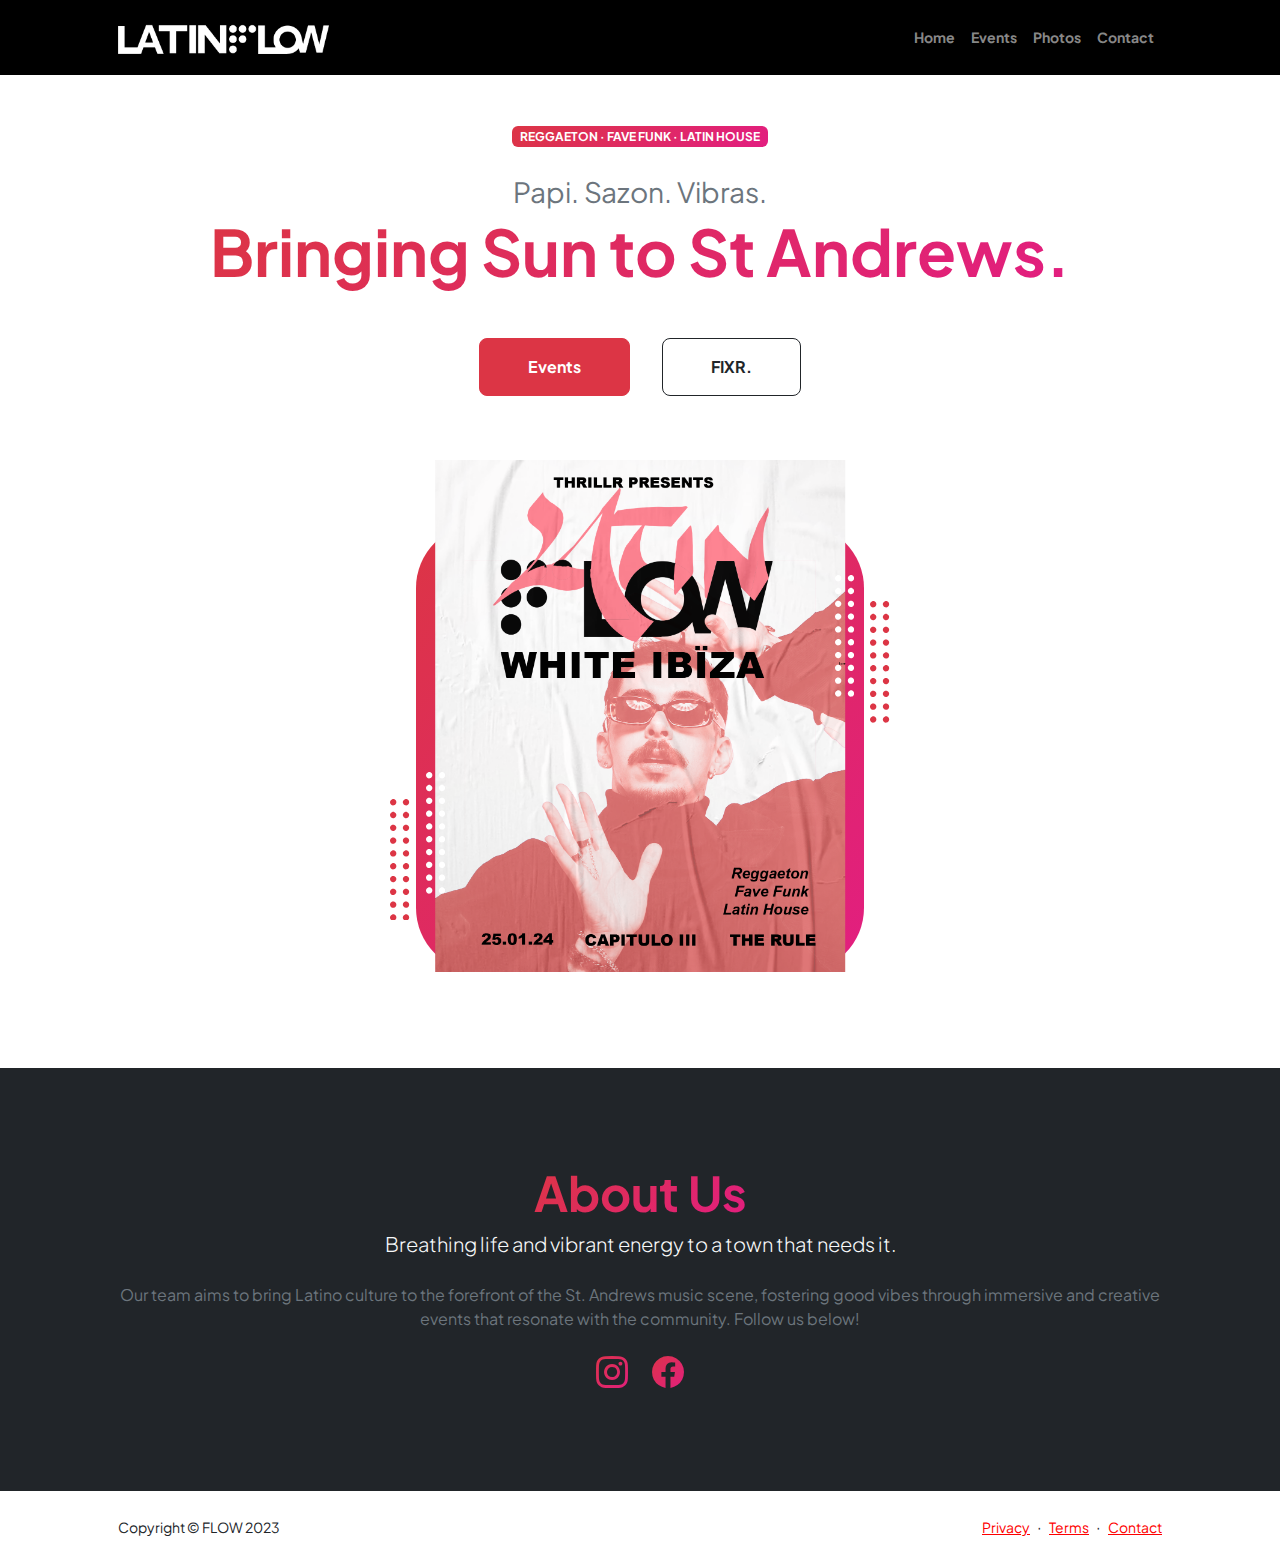
==== index.html @ 367b2344 "final first draft v5" ====
<!DOCTYPE html>
<html lang="en">
    <head>
        <meta charset="utf-8" />
        <meta name="viewport" content="width=device-width, initial-scale=1, shrink-to-fit=no" />
        <meta name="description" content="Discover LatinFlow St Andrews, where the pulsating heartbeat of Latin rhythms converges with the vibrant spirit of celebration. " />
        <meta name="author" content="LATINFLOW CO." />
        <title>LATINFLOW</title>
        <!-- Favicon-->
        <link rel="icon" type="image/x-icon" href="assets/favicon.ico" />
        <!-- Custom Google font-->
        <link rel="preconnect" href="https://fonts.googleapis.com" />
        <link rel="preconnect" href="https://fonts.gstatic.com" crossorigin />
        <link href="https://fonts.googleapis.com/css2?family=Plus+Jakarta+Sans:wght@100;200;300;400;500;600;700;800;900&amp;display=swap" rel="stylesheet" />
        <!-- Bootstrap icons-->
        <link href="https://cdn.jsdelivr.net/npm/bootstrap-icons@1.8.1/font/bootstrap-icons.css" rel="stylesheet" />
        <!-- Core theme CSS (includes Bootstrap)-->
        <link href="css/styles.css" rel="stylesheet" />
    </head>
    <body class="d-flex flex-column h-100">
        <main class="flex-shrink-0">
            <!-- Navigation-->
            <nav class="navbar navbar-expand-lg navbar-dark bg-black py-3">
                <div class="container px-5">
                    <a class="navbar-brand" href="index.html"><img src="assets/latinflow-full-alt.png" class="fw-bolder logo-primary"></a>
                    <button class="navbar-toggler" type="button" data-bs-toggle="collapse" data-bs-target="#navbarSupportedContent" aria-controls="navbarSupportedContent" aria-expanded="false" aria-label="Toggle navigation"><span class="navbar-toggler-icon"></span></button>
                    <div class="collapse navbar-collapse" id="navbarSupportedContent">
                        <ul class="navbar-nav ms-auto mb-2 mb-lg-0 small fw-bolder">
                            <li class="nav-item"><a class="nav-link" href="index.html">Home</a></li>
                            <li class="nav-item"><a class="nav-link" href="events.html">Events</a></li>
                            <li class="nav-item"><a class="nav-link" href="photos.html">Photos</a></li>
                            <li class="nav-item"><a class="nav-link" href="https://forms.gle/WJTfnMMNzcrW8M2V6">Contact</a></li>
                        </ul>
                    </div>
                </div>
            </nav>
            <!-- Header-->
            <header class="py-5">
                <div class="container px-5 pb-5">
                    <div class="row gx-5 align-items-center">
                        <div class="col-xxl-5">
                            <!-- Header text content-->
                            <div class="text-center text-xxl-start">
                                <div class="badge bg-gradient-primary-to-secondary text-white mb-4"><div class="text-uppercase">Reggaeton &middot; Fave Funk &middot; Latin House</div></div>
                                <div class="fs-3 fw-dark text-muted">Papi. Sazon. Vibras.</div>
                                <h1 class="display-3 fw-bolder mb-5"><span class="text-gradient d-inline">Bringing Sun to St Andrews.</span></h1>
                                <div class="d-grid gap-3 d-sm-flex justify-content-sm-center justify-content-xxl-start mb-3">
                                    <a class="btn btn-primary btn-lg px-5 py-3 me-sm-3 fs-6 fw-bolder" href="events.html">Events</a>
                                    <a class="btn btn-outline-dark btn-lg px-5 py-3 fs-6 fw-bolder"  href="https://fixr.co/event/carnival-of-sinners-tickets-13801728">FIXR.</a>
                                    <!-- link to href="https://fixr.co/event/latinflow-white-ibiza-refreshers-tickets-543852860" -->
                                </div>
                            </div>
                        </div>
                        <div class="col-xxl-7">
                            <!-- Header profile picture-->
                            <div class="d-flex justify-content-center mt-5 mt-xxl-0">
                                <div class="profile bg-gradient-primary-to-secondary">
                                    <!-- TIP: For best results, use a photo with a transparent background like the demo example below-->
                                    <!-- Watch a tutorial on how to do this on YouTube (link)-->
                                    <img class="profile-img" src="assets/latinflow-iii.png" alt="..." />
                                    <div class="dots-1">
                                        <!-- SVG Dots-->
                                        <svg version="1.1" xmlns="http://www.w3.org/2000/svg" xmlns:xlink="http://www.w3.org/1999/xlink" x="0px" y="0px" viewBox="0 0 191.6 1215.4" style="enable-background: new 0 0 191.6 1215.4" xml:space="preserve">
                                            <g transform="translate(0.000000,1280.000000) scale(0.100000,-0.100000)">
                                                <path d="M227.7,12788.6c-105-35-200-141-222-248c-43-206,163-412,369-369c155,32,275,190,260,339c-11,105-90,213-190,262        C383.7,12801.6,289.7,12808.6,227.7,12788.6z"></path>
                                                <path d="M1507.7,12788.6c-151-50-253-216-222-362c25-119,136-230,254-255c194-41,395,142,375,339c-11,105-90,213-190,262        C1663.7,12801.6,1569.7,12808.6,1507.7,12788.6z"></path>
                                                <path d="M227.7,11508.6c-105-35-200-141-222-248c-43-206,163-412,369-369c155,32,275,190,260,339c-11,105-90,213-190,262        C383.7,11521.6,289.7,11528.6,227.7,11508.6z"></path>
                                                <path d="M1507.7,11508.6c-151-50-253-216-222-362c25-119,136-230,254-255c194-41,395,142,375,339c-11,105-90,213-190,262        C1663.7,11521.6,1569.7,11528.6,1507.7,11508.6z"></path>
                                                <path d="M227.7,10228.6c-105-35-200-141-222-248c-43-206,163-412,369-369c155,32,275,190,260,339c-11,105-90,213-190,262        C383.7,10241.6,289.7,10248.6,227.7,10228.6z"></path>
                                                <path d="M1507.7,10228.6c-105-35-200-141-222-248c-43-206,163-412,369-369c155,32,275,190,260,339c-11,105-90,213-190,262        C1663.7,10241.6,1569.7,10248.6,1507.7,10228.6z"></path>
                                                <path d="M227.7,8948.6c-105-35-200-141-222-248c-43-206,163-412,369-369c155,32,275,190,260,339c-11,105-90,213-190,262        C383.7,8961.6,289.7,8968.6,227.7,8948.6z"></path>
                                                <path d="M1507.7,8948.6c-105-35-200-141-222-248c-43-206,163-412,369-369c155,32,275,190,260,339c-11,105-90,213-190,262        C1663.7,8961.6,1569.7,8968.6,1507.7,8948.6z"></path>
                                                <path d="M227.7,7668.6c-105-35-200-141-222-248c-43-206,163-412,369-369c155,32,275,190,260,339c-11,105-90,213-190,262        C383.7,7681.6,289.7,7688.6,227.7,7668.6z"></path>
                                                <path d="M1507.7,7668.6c-105-35-200-141-222-248c-43-206,163-412,369-369c155,32,275,190,260,339c-11,105-90,213-190,262        C1663.7,7681.6,1569.7,7688.6,1507.7,7668.6z"></path>
                                                <path d="M227.7,6388.6c-105-35-200-141-222-248c-43-206,163-412,369-369c155,32,275,190,260,339c-11,105-90,213-190,262        C383.7,6401.6,289.7,6408.6,227.7,6388.6z"></path>
                                                <path d="M1507.7,6388.6c-105-35-200-141-222-248c-43-206,163-412,369-369c155,32,275,190,260,339c-11,105-90,213-190,262        C1663.7,6401.6,1569.7,6408.6,1507.7,6388.6z"></path>
                                                <path d="M227.7,5108.6c-105-35-200-141-222-248c-43-206,163-412,369-369c155,32,275,190,260,339c-11,105-90,213-190,262        C383.7,5121.6,289.7,5128.6,227.7,5108.6z"></path>
                                                <path d="M1507.7,5108.6c-105-35-200-141-222-248c-43-206,163-412,369-369c155,32,275,190,260,339c-11,105-90,213-190,262        C1663.7,5121.6,1569.7,5128.6,1507.7,5108.6z"></path>
                                                <path d="M227.7,3828.6c-105-35-200-141-222-248c-43-206,163-412,369-369c155,32,275,190,260,339c-11,105-90,213-190,262        C383.7,3841.6,289.7,3848.6,227.7,3828.6z"></path>
                                                <path d="M1507.7,3828.6c-105-35-200-141-222-248c-43-206,163-412,369-369c155,32,275,190,260,339c-11,105-90,213-190,262        C1663.7,3841.6,1569.7,3848.6,1507.7,3828.6z"></path>
                                                <path d="M227.7,2548.6c-105-35-200-141-222-248c-43-206,163-412,369-369c155,32,275,190,260,339c-11,105-90,213-190,262        C383.7,2561.6,289.7,2568.6,227.7,2548.6z"></path>
                                                <path d="M1507.7,2548.6c-105-35-200-141-222-248c-43-206,163-412,369-369c155,32,275,190,260,339c-11,105-90,213-190,262        C1663.7,2561.6,1569.7,2568.6,1507.7,2548.6z"></path>
                                                <path d="M227.7,1268.6c-105-35-200-141-222-248c-43-206,163-412,369-369c155,32,275,190,260,339c-11,105-90,213-190,262        C383.7,1281.6,289.7,1288.6,227.7,1268.6z"></path>
                                                <path d="M1507.7,1268.6c-105-35-200-141-222-248c-43-206,163-412,369-369c155,32,275,190,260,339c-11,105-90,213-190,262        C1663.7,1281.6,1569.7,1288.6,1507.7,1268.6z"></path>
                                            </g>
                                        </svg>
                                        <!-- END of SVG dots-->
                                    </div>
                                    <div class="dots-2">
                                        <!-- SVG Dots-->
                                        <svg version="1.1" xmlns="http://www.w3.org/2000/svg" xmlns:xlink="http://www.w3.org/1999/xlink" x="0px" y="0px" viewBox="0 0 191.6 1215.4" style="enable-background: new 0 0 191.6 1215.4" xml:space="preserve">
                                            <g transform="translate(0.000000,1280.000000) scale(0.100000,-0.100000)">
                                                <path d="M227.7,12788.6c-105-35-200-141-222-248c-43-206,163-412,369-369c155,32,275,190,260,339c-11,105-90,213-190,262        C383.7,12801.6,289.7,12808.6,227.7,12788.6z"></path>
                                                <path d="M1507.7,12788.6c-151-50-253-216-222-362c25-119,136-230,254-255c194-41,395,142,375,339c-11,105-90,213-190,262        C1663.7,12801.6,1569.7,12808.6,1507.7,12788.6z"></path>
                                                <path d="M227.7,11508.6c-105-35-200-141-222-248c-43-206,163-412,369-369c155,32,275,190,260,339c-11,105-90,213-190,262        C383.7,11521.6,289.7,11528.6,227.7,11508.6z"></path>
                                                <path d="M1507.7,11508.6c-151-50-253-216-222-362c25-119,136-230,254-255c194-41,395,142,375,339c-11,105-90,213-190,262        C1663.7,11521.6,1569.7,11528.6,1507.7,11508.6z"></path>
                                                <path d="M227.7,10228.6c-105-35-200-141-222-248c-43-206,163-412,369-369c155,32,275,190,260,339c-11,105-90,213-190,262        C383.7,10241.6,289.7,10248.6,227.7,10228.6z"></path>
                                                <path d="M1507.7,10228.6c-105-35-200-141-222-248c-43-206,163-412,369-369c155,32,275,190,260,339c-11,105-90,213-190,262        C1663.7,10241.6,1569.7,10248.6,1507.7,10228.6z"></path>
                                                <path d="M227.7,8948.6c-105-35-200-141-222-248c-43-206,163-412,369-369c155,32,275,190,260,339c-11,105-90,213-190,262        C383.7,8961.6,289.7,8968.6,227.7,8948.6z"></path>
                                                <path d="M1507.7,8948.6c-105-35-200-141-222-248c-43-206,163-412,369-369c155,32,275,190,260,339c-11,105-90,213-190,262        C1663.7,8961.6,1569.7,8968.6,1507.7,8948.6z"></path>
                                                <path d="M227.7,7668.6c-105-35-200-141-222-248c-43-206,163-412,369-369c155,32,275,190,260,339c-11,105-90,213-190,262        C383.7,7681.6,289.7,7688.6,227.7,7668.6z"></path>
                                                <path d="M1507.7,7668.6c-105-35-200-141-222-248c-43-206,163-412,369-369c155,32,275,190,260,339c-11,105-90,213-190,262        C1663.7,7681.6,1569.7,7688.6,1507.7,7668.6z"></path>
                                                <path d="M227.7,6388.6c-105-35-200-141-222-248c-43-206,163-412,369-369c155,32,275,190,260,339c-11,105-90,213-190,262        C383.7,6401.6,289.7,6408.6,227.7,6388.6z"></path>
                                                <path d="M1507.7,6388.6c-105-35-200-141-222-248c-43-206,163-412,369-369c155,32,275,190,260,339c-11,105-90,213-190,262        C1663.7,6401.6,1569.7,6408.6,1507.7,6388.6z"></path>
                                                <path d="M227.7,5108.6c-105-35-200-141-222-248c-43-206,163-412,369-369c155,32,275,190,260,339c-11,105-90,213-190,262        C383.7,5121.6,289.7,5128.6,227.7,5108.6z"></path>
                                                <path d="M1507.7,5108.6c-105-35-200-141-222-248c-43-206,163-412,369-369c155,32,275,190,260,339c-11,105-90,213-190,262        C1663.7,5121.6,1569.7,5128.6,1507.7,5108.6z"></path>
                                                <path d="M227.7,3828.6c-105-35-200-141-222-248c-43-206,163-412,369-369c155,32,275,190,260,339c-11,105-90,213-190,262        C383.7,3841.6,289.7,3848.6,227.7,3828.6z"></path>
                                                <path d="M1507.7,3828.6c-105-35-200-141-222-248c-43-206,163-412,369-369c155,32,275,190,260,339c-11,105-90,213-190,262        C1663.7,3841.6,1569.7,3848.6,1507.7,3828.6z"></path>
                                                <path d="M227.7,2548.6c-105-35-200-141-222-248c-43-206,163-412,369-369c155,32,275,190,260,339c-11,105-90,213-190,262        C383.7,2561.6,289.7,2568.6,227.7,2548.6z"></path>
                                                <path d="M1507.7,2548.6c-105-35-200-141-222-248c-43-206,163-412,369-369c155,32,275,190,260,339c-11,105-90,213-190,262        C1663.7,2561.6,1569.7,2568.6,1507.7,2548.6z"></path>
                                                <path d="M227.7,1268.6c-105-35-200-141-222-248c-43-206,163-412,369-369c155,32,275,190,260,339c-11,105-90,213-190,262        C383.7,1281.6,289.7,1288.6,227.7,1268.6z"></path>
                                                <path d="M1507.7,1268.6c-105-35-200-141-222-248c-43-206,163-412,369-369c155,32,275,190,260,339c-11,105-90,213-190,262        C1663.7,1281.6,1569.7,1288.6,1507.7,1268.6z"></path>
                                            </g>
                                        </svg>
                                        <!-- END of SVG dots-->
                                    </div>
                                    <div class="dots-3">
                                        <!-- SVG Dots-->
                                        <svg version="1.1" xmlns="http://www.w3.org/2000/svg" xmlns:xlink="http://www.w3.org/1999/xlink" x="0px" y="0px" viewBox="0 0 191.6 1215.4" style="enable-background: new 0 0 191.6 1215.4" xml:space="preserve">
                                            <g transform="translate(0.000000,1280.000000) scale(0.100000,-0.100000)">
                                                <path d="M227.7,12788.6c-105-35-200-141-222-248c-43-206,163-412,369-369c155,32,275,190,260,339c-11,105-90,213-190,262        C383.7,12801.6,289.7,12808.6,227.7,12788.6z"></path>
                                                <path d="M1507.7,12788.6c-151-50-253-216-222-362c25-119,136-230,254-255c194-41,395,142,375,339c-11,105-90,213-190,262        C1663.7,12801.6,1569.7,12808.6,1507.7,12788.6z"></path>
                                                <path d="M227.7,11508.6c-105-35-200-141-222-248c-43-206,163-412,369-369c155,32,275,190,260,339c-11,105-90,213-190,262        C383.7,11521.6,289.7,11528.6,227.7,11508.6z"></path>
                                                <path d="M1507.7,11508.6c-151-50-253-216-222-362c25-119,136-230,254-255c194-41,395,142,375,339c-11,105-90,213-190,262        C1663.7,11521.6,1569.7,11528.6,1507.7,11508.6z"></path>
                                                <path d="M227.7,10228.6c-105-35-200-141-222-248c-43-206,163-412,369-369c155,32,275,190,260,339c-11,105-90,213-190,262        C383.7,10241.6,289.7,10248.6,227.7,10228.6z"></path>
                                                <path d="M1507.7,10228.6c-105-35-200-141-222-248c-43-206,163-412,369-369c155,32,275,190,260,339c-11,105-90,213-190,262        C1663.7,10241.6,1569.7,10248.6,1507.7,10228.6z"></path>
                                                <path d="M227.7,8948.6c-105-35-200-141-222-248c-43-206,163-412,369-369c155,32,275,190,260,339c-11,105-90,213-190,262        C383.7,8961.6,289.7,8968.6,227.7,8948.6z"></path>
                                                <path d="M1507.7,8948.6c-105-35-200-141-222-248c-43-206,163-412,369-369c155,32,275,190,260,339c-11,105-90,213-190,262        C1663.7,8961.6,1569.7,8968.6,1507.7,8948.6z"></path>
                                                <path d="M227.7,7668.6c-105-35-200-141-222-248c-43-206,163-412,369-369c155,32,275,190,260,339c-11,105-90,213-190,262        C383.7,7681.6,289.7,7688.6,227.7,7668.6z"></path>
                                                <path d="M1507.7,7668.6c-105-35-200-141-222-248c-43-206,163-412,369-369c155,32,275,190,260,339c-11,105-90,213-190,262        C1663.7,7681.6,1569.7,7688.6,1507.7,7668.6z"></path>
                                                <path d="M227.7,6388.6c-105-35-200-141-222-248c-43-206,163-412,369-369c155,32,275,190,260,339c-11,105-90,213-190,262        C383.7,6401.6,289.7,6408.6,227.7,6388.6z"></path>
                                                <path d="M1507.7,6388.6c-105-35-200-141-222-248c-43-206,163-412,369-369c155,32,275,190,260,339c-11,105-90,213-190,262        C1663.7,6401.6,1569.7,6408.6,1507.7,6388.6z"></path>
                                                <path d="M227.7,5108.6c-105-35-200-141-222-248c-43-206,163-412,369-369c155,32,275,190,260,339c-11,105-90,213-190,262        C383.7,5121.6,289.7,5128.6,227.7,5108.6z"></path>
                                                <path d="M1507.7,5108.6c-105-35-200-141-222-248c-43-206,163-412,369-369c155,32,275,190,260,339c-11,105-90,213-190,262        C1663.7,5121.6,1569.7,5128.6,1507.7,5108.6z"></path>
                                                <path d="M227.7,3828.6c-105-35-200-141-222-248c-43-206,163-412,369-369c155,32,275,190,260,339c-11,105-90,213-190,262        C383.7,3841.6,289.7,3848.6,227.7,3828.6z"></path>
                                                <path d="M1507.7,3828.6c-105-35-200-141-222-248c-43-206,163-412,369-369c155,32,275,190,260,339c-11,105-90,213-190,262        C1663.7,3841.6,1569.7,3848.6,1507.7,3828.6z"></path>
                                                <path d="M227.7,2548.6c-105-35-200-141-222-248c-43-206,163-412,369-369c155,32,275,190,260,339c-11,105-90,213-190,262        C383.7,2561.6,289.7,2568.6,227.7,2548.6z"></path>
                                                <path d="M1507.7,2548.6c-105-35-200-141-222-248c-43-206,163-412,369-369c155,32,275,190,260,339c-11,105-90,213-190,262        C1663.7,2561.6,1569.7,2568.6,1507.7,2548.6z"></path>
                                                <path d="M227.7,1268.6c-105-35-200-141-222-248c-43-206,163-412,369-369c155,32,275,190,260,339c-11,105-90,213-190,262        C383.7,1281.6,289.7,1288.6,227.7,1268.6z"></path>
                                                <path d="M1507.7,1268.6c-105-35-200-141-222-248c-43-206,163-412,369-369c155,32,275,190,260,339c-11,105-90,213-190,262        C1663.7,1281.6,1569.7,1288.6,1507.7,1268.6z"></path>
                                            </g>
                                        </svg>
                                        <!-- END of SVG dots-->
                                    </div>
                                    <div class="dots-4">
                                        <!-- SVG Dots-->
                                        <svg version="1.1" xmlns="http://www.w3.org/2000/svg" xmlns:xlink="http://www.w3.org/1999/xlink" x="0px" y="0px" viewBox="0 0 191.6 1215.4" style="enable-background: new 0 0 191.6 1215.4" xml:space="preserve">
                                            <g transform="translate(0.000000,1280.000000) scale(0.100000,-0.100000)">
                                                <path d="M227.7,12788.6c-105-35-200-141-222-248c-43-206,163-412,369-369c155,32,275,190,260,339c-11,105-90,213-190,262        C383.7,12801.6,289.7,12808.6,227.7,12788.6z"></path>
                                                <path d="M1507.7,12788.6c-151-50-253-216-222-362c25-119,136-230,254-255c194-41,395,142,375,339c-11,105-90,213-190,262        C1663.7,12801.6,1569.7,12808.6,1507.7,12788.6z"></path>
                                                <path d="M227.7,11508.6c-105-35-200-141-222-248c-43-206,163-412,369-369c155,32,275,190,260,339c-11,105-90,213-190,262        C383.7,11521.6,289.7,11528.6,227.7,11508.6z"></path>
                                                <path d="M1507.7,11508.6c-151-50-253-216-222-362c25-119,136-230,254-255c194-41,395,142,375,339c-11,105-90,213-190,262        C1663.7,11521.6,1569.7,11528.6,1507.7,11508.6z"></path>
                                                <path d="M227.7,10228.6c-105-35-200-141-222-248c-43-206,163-412,369-369c155,32,275,190,260,339c-11,105-90,213-190,262        C383.7,10241.6,289.7,10248.6,227.7,10228.6z"></path>
                                                <path d="M1507.7,10228.6c-105-35-200-141-222-248c-43-206,163-412,369-369c155,32,275,190,260,339c-11,105-90,213-190,262        C1663.7,10241.6,1569.7,10248.6,1507.7,10228.6z"></path>
                                                <path d="M227.7,8948.6c-105-35-200-141-222-248c-43-206,163-412,369-369c155,32,275,190,260,339c-11,105-90,213-190,262        C383.7,8961.6,289.7,8968.6,227.7,8948.6z"></path>
                                                <path d="M1507.7,8948.6c-105-35-200-141-222-248c-43-206,163-412,369-369c155,32,275,190,260,339c-11,105-90,213-190,262        C1663.7,8961.6,1569.7,8968.6,1507.7,8948.6z"></path>
                                                <path d="M227.7,7668.6c-105-35-200-141-222-248c-43-206,163-412,369-369c155,32,275,190,260,339c-11,105-90,213-190,262        C383.7,7681.6,289.7,7688.6,227.7,7668.6z"></path>
                                                <path d="M1507.7,7668.6c-105-35-200-141-222-248c-43-206,163-412,369-369c155,32,275,190,260,339c-11,105-90,213-190,262        C1663.7,7681.6,1569.7,7688.6,1507.7,7668.6z"></path>
                                                <path d="M227.7,6388.6c-105-35-200-141-222-248c-43-206,163-412,369-369c155,32,275,190,260,339c-11,105-90,213-190,262        C383.7,6401.6,289.7,6408.6,227.7,6388.6z"></path>
                                                <path d="M1507.7,6388.6c-105-35-200-141-222-248c-43-206,163-412,369-369c155,32,275,190,260,339c-11,105-90,213-190,262        C1663.7,6401.6,1569.7,6408.6,1507.7,6388.6z"></path>
                                                <path d="M227.7,5108.6c-105-35-200-141-222-248c-43-206,163-412,369-369c155,32,275,190,260,339c-11,105-90,213-190,262        C383.7,5121.6,289.7,5128.6,227.7,5108.6z"></path>
                                                <path d="M1507.7,5108.6c-105-35-200-141-222-248c-43-206,163-412,369-369c155,32,275,190,260,339c-11,105-90,213-190,262        C1663.7,5121.6,1569.7,5128.6,1507.7,5108.6z"></path>
                                                <path d="M227.7,3828.6c-105-35-200-141-222-248c-43-206,163-412,369-369c155,32,275,190,260,339c-11,105-90,213-190,262        C383.7,3841.6,289.7,3848.6,227.7,3828.6z"></path>
                                                <path d="M1507.7,3828.6c-105-35-200-141-222-248c-43-206,163-412,369-369c155,32,275,190,260,339c-11,105-90,213-190,262        C1663.7,3841.6,1569.7,3848.6,1507.7,3828.6z"></path>
                                                <path d="M227.7,2548.6c-105-35-200-141-222-248c-43-206,163-412,369-369c155,32,275,190,260,339c-11,105-90,213-190,262        C383.7,2561.6,289.7,2568.6,227.7,2548.6z"></path>
                                                <path d="M1507.7,2548.6c-105-35-200-141-222-248c-43-206,163-412,369-369c155,32,275,190,260,339c-11,105-90,213-190,262        C1663.7,2561.6,1569.7,2568.6,1507.7,2548.6z"></path>
                                                <path d="M227.7,1268.6c-105-35-200-141-222-248c-43-206,163-412,369-369c155,32,275,190,260,339c-11,105-90,213-190,262        C383.7,1281.6,289.7,1288.6,227.7,1268.6z"></path>
                                                <path d="M1507.7,1268.6c-105-35-200-141-222-248c-43-206,163-412,369-369c155,32,275,190,260,339c-11,105-90,213-190,262        C1663.7,1281.6,1569.7,1288.6,1507.7,1268.6z"></path>
                                            </g>
                                        </svg>
                                        <!-- END of SVG dots-->
                                    </div>
                                </div>
                            </div>
                        </div>
                    </div>
                </div>
            </header>
            <!-- About Section-->
            <section class="bg-dark py-5">
                <div class="container px-5">
                    <div class="row gx-5 justify-content-center">
                        <div class="col-xxl-8">
                            <div class="text-center my-5">
                                <h2 class="display-5 fw-bolder"><span class="text-gradient d-inline">About Us</span></h2>
                                <p class="lead fw-dark mb-4 text-light">Breathing life and vibrant energy to a town that needs it.</p>
                                <p class="text-muted">Our team aims to bring Latino culture to the forefront of the St. Andrews music scene, fostering good vibes through immersive and creative events that resonate with the community. Follow us below!</p>
                                <div class="d-flex justify-content-center fs-2 gap-4">
                                    <a class="text-gradient" href="https://www.instagram.com/latinflowtl/"><i class="bi bi-instagram"></i></a>
                                    <a class="text-gradient" href="https://www.facebook.com/latinflowtl/"><i class="bi bi-facebook"></i></a>
                                    <!-- <a class="text-gradient" href="#!"><i class="bi bi-mail"></i></a> -->
                                </div>
                            </div>
                        </div>
                    </div>
                </div>
            </section>
        </main>
        <!-- Footer-->
        <footer class="bg-white py-4 mt-auto">
            <div class="container px-5">
                <div class="row align-items-center justify-content-between flex-column flex-sm-row">
                    <div class="col-auto"><div class="small m-0">Copyright &copy; FLOW 2023</div></div>
                    <div class="col-auto">
                        <a class="small" href="#!">Privacy</a>
                        <span class="mx-1">&middot;</span>
                        <a class="small" href="#!">Terms</a>
                        <span class="mx-1">&middot;</span>
                        <a class="small" href="https://forms.gle/WJTfnMMNzcrW8M2V6">Contact</a>
                    </div>
                </div>
            </div>
        </footer>
        <!-- Bootstrap core JS-->
        <script src="https://cdn.jsdelivr.net/npm/bootstrap@5.2.3/dist/js/bootstrap.bundle.min.js"></script>
        <!-- Core theme JS-->
        <script src="js/scripts.js"></script>
    </body>
</html>
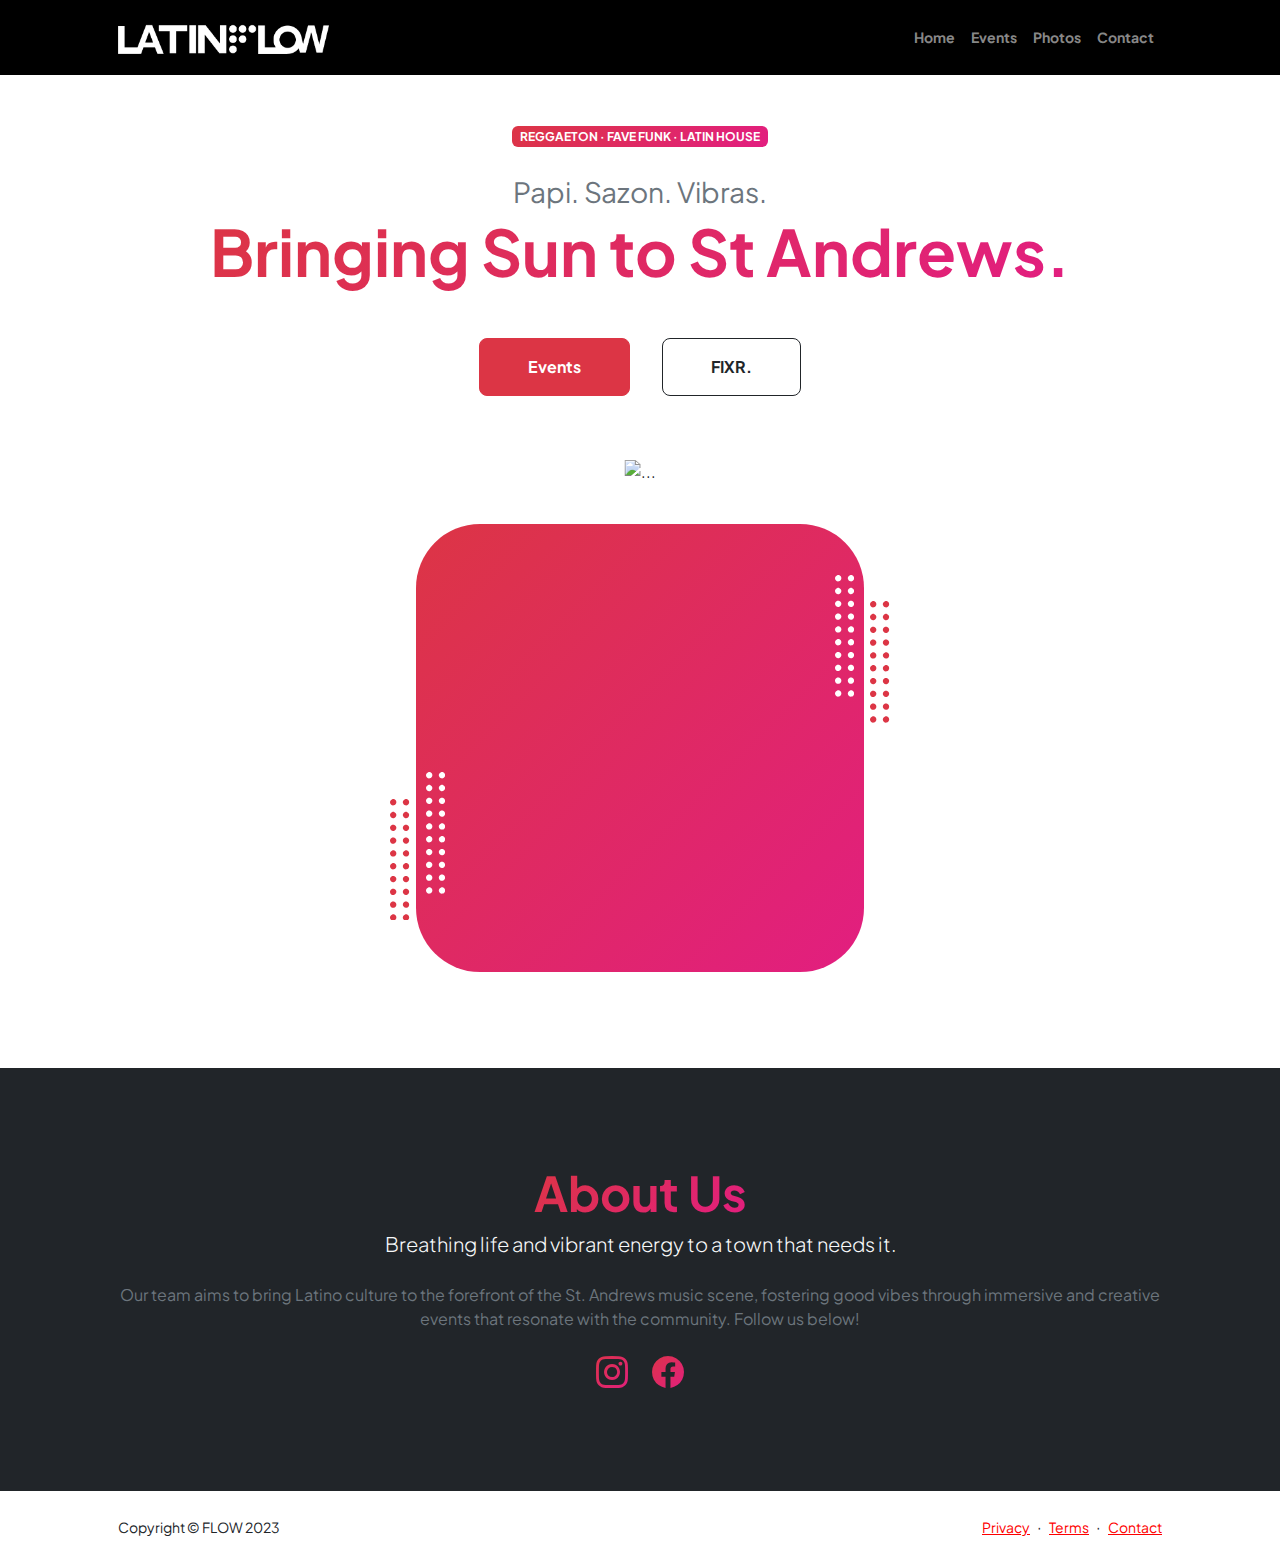
==== commit ab241de5: "final first draft v5" ====
--- a/index.html
+++ b/index.html
@@ -57,7 +57,7 @@
                                 <div class="profile bg-gradient-primary-to-secondary">
                                     <!-- TIP: For best results, use a photo with a transparent background like the demo example below-->
                                     <!-- Watch a tutorial on how to do this on YouTube (link)-->
-                                    <img class="profile-img" src="assets/latinflow-iii.png" alt="..." />
+                                    <img class="profile-img" src="assets/latinflow-freq.png" alt="..." />
                                     <div class="dots-1">
                                         <!-- SVG Dots-->
                                         <svg version="1.1" xmlns="http://www.w3.org/2000/svg" xmlns:xlink="http://www.w3.org/1999/xlink" x="0px" y="0px" viewBox="0 0 191.6 1215.4" style="enable-background: new 0 0 191.6 1215.4" xml:space="preserve">
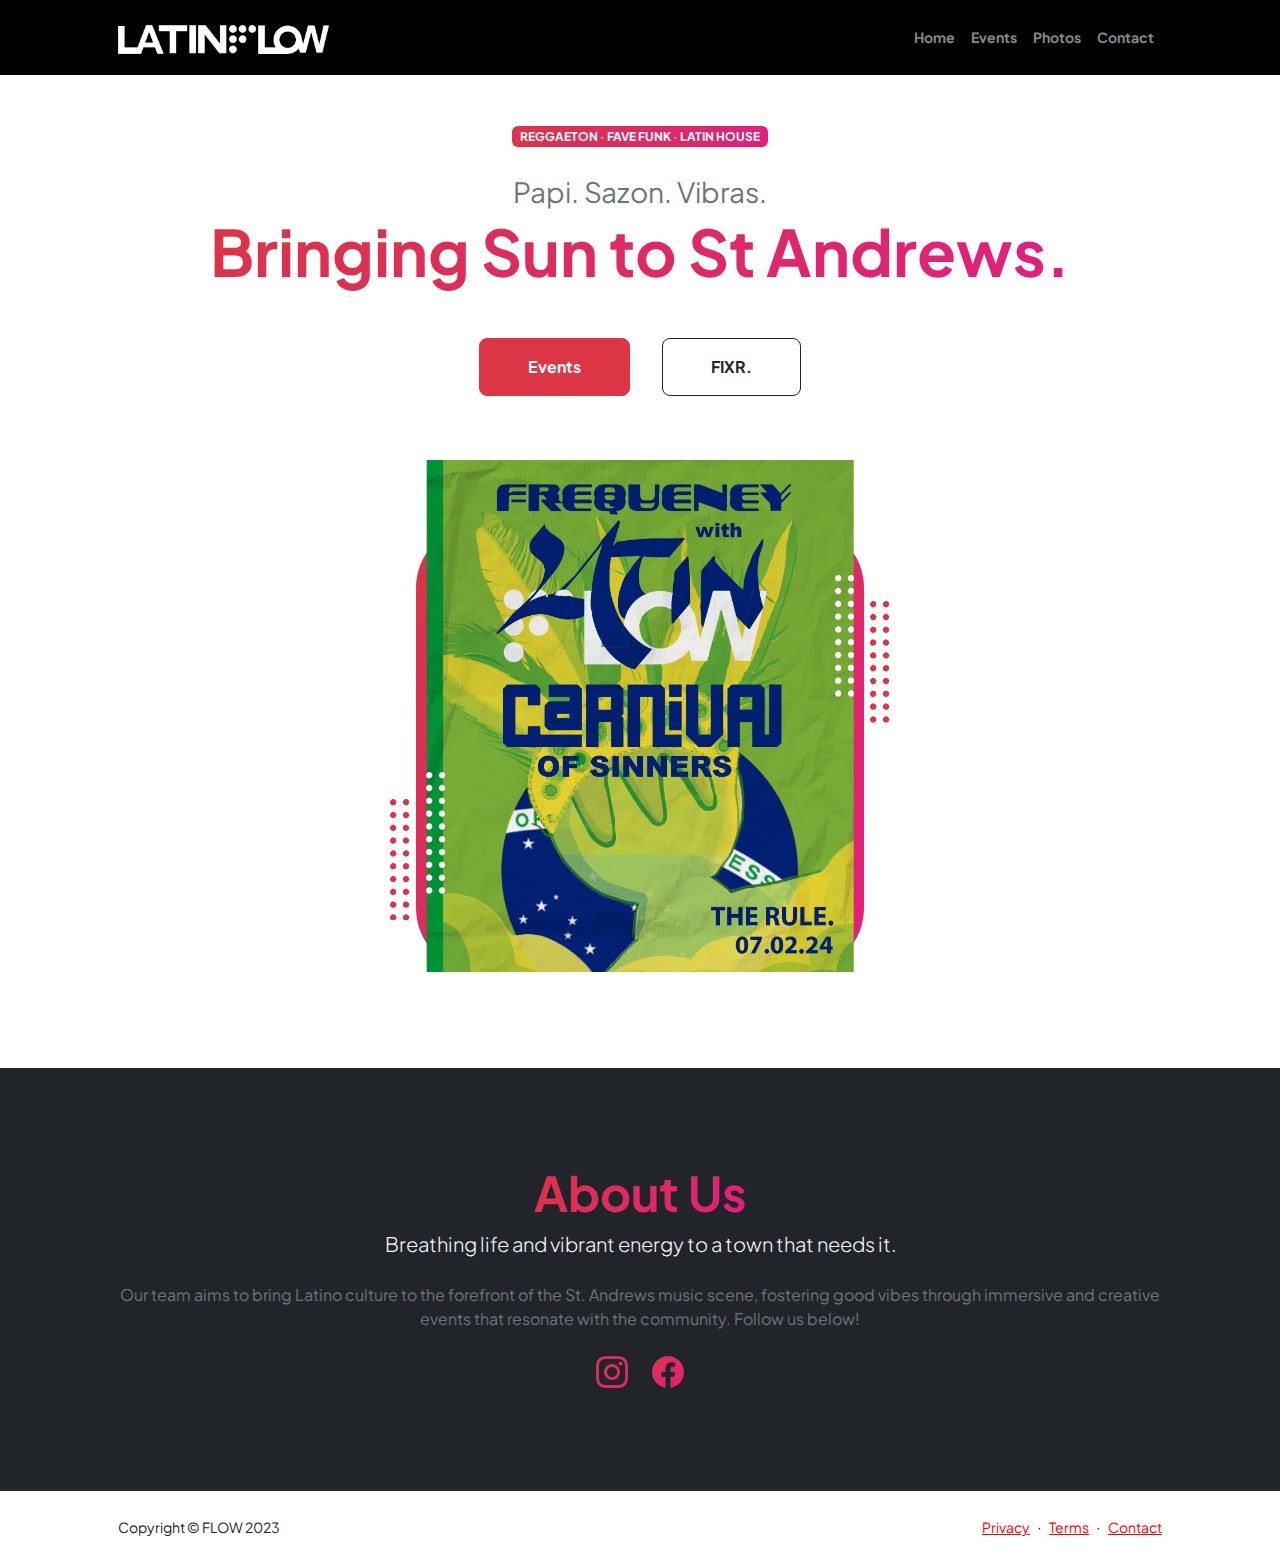
==== commit cda758b8: "final first draft v5" ====
--- a/index.html
+++ b/index.html
@@ -186,8 +186,8 @@
                                 <p class="lead fw-dark mb-4 text-light">Breathing life and vibrant energy to a town that needs it.</p>
                                 <p class="text-muted">Our team aims to bring Latino culture to the forefront of the St. Andrews music scene, fostering good vibes through immersive and creative events that resonate with the community. Follow us below!</p>
                                 <div class="d-flex justify-content-center fs-2 gap-4">
-                                    <a class="text-gradient" href="https://www.instagram.com/latinflowtl/"><i class="bi bi-instagram"></i></a>
-                                    <a class="text-gradient" href="https://www.facebook.com/latinflowtl/"><i class="bi bi-facebook"></i></a>
+                                    <a class="text-gradient" href="https://www.instagram.com/latinflowsta/"><i class="bi bi-instagram"></i></a>
+                                    <a class="text-gradient" href="https://www.facebook.com/latinflowsta/"><i class="bi bi-facebook"></i></a>
                                     <!-- <a class="text-gradient" href="#!"><i class="bi bi-mail"></i></a> -->
                                 </div>
                             </div>
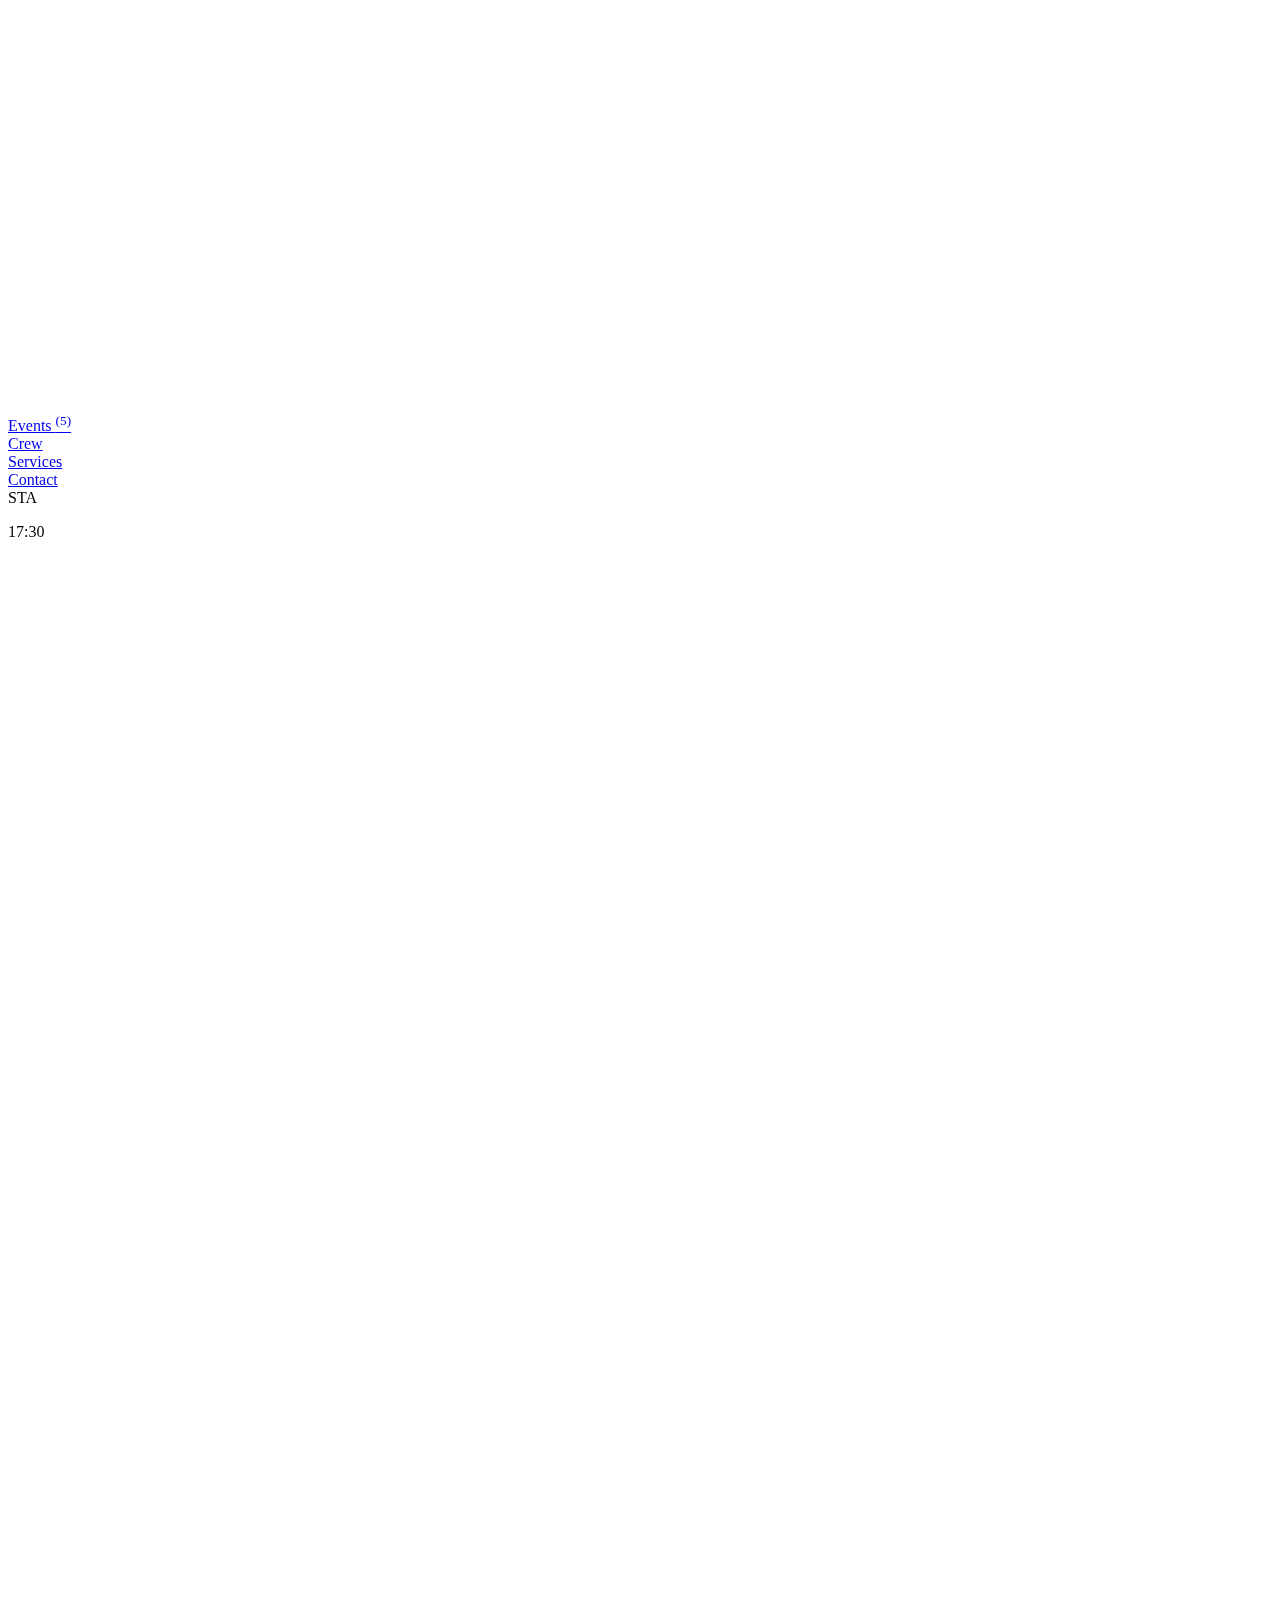
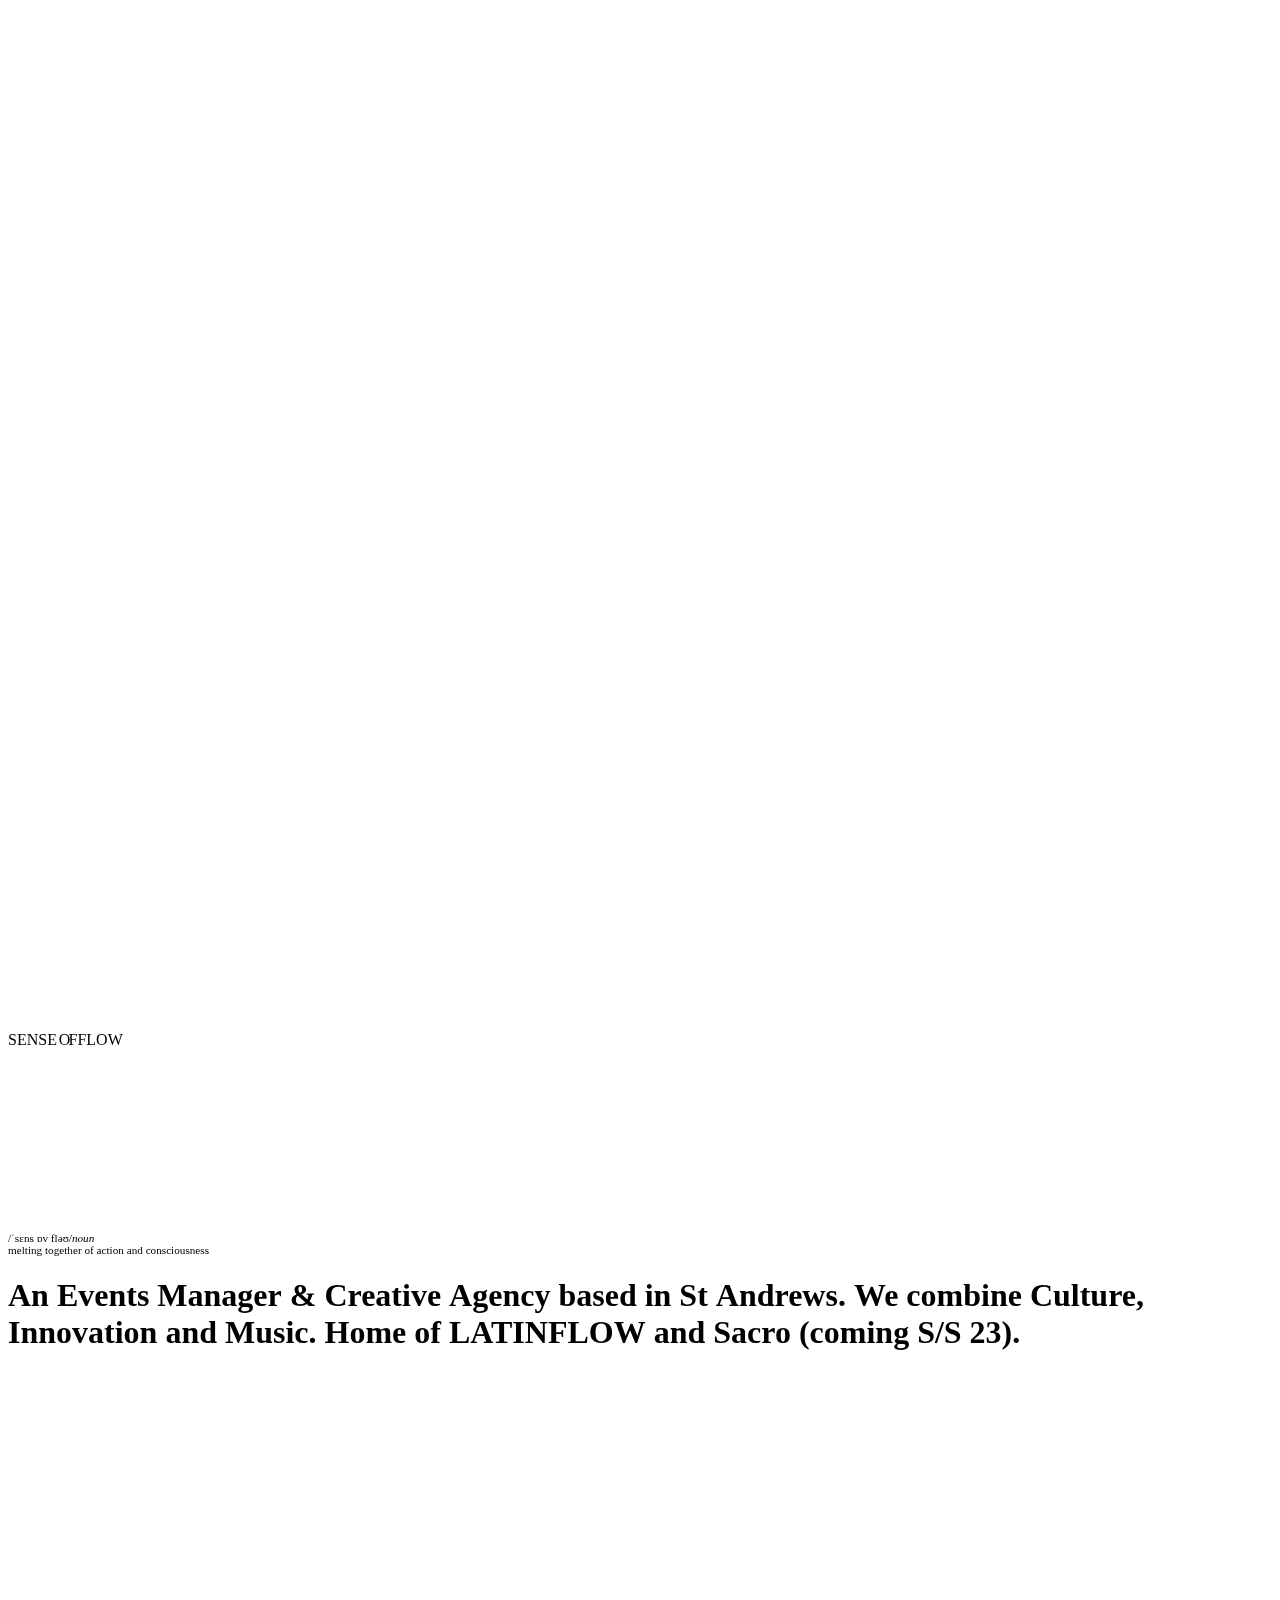
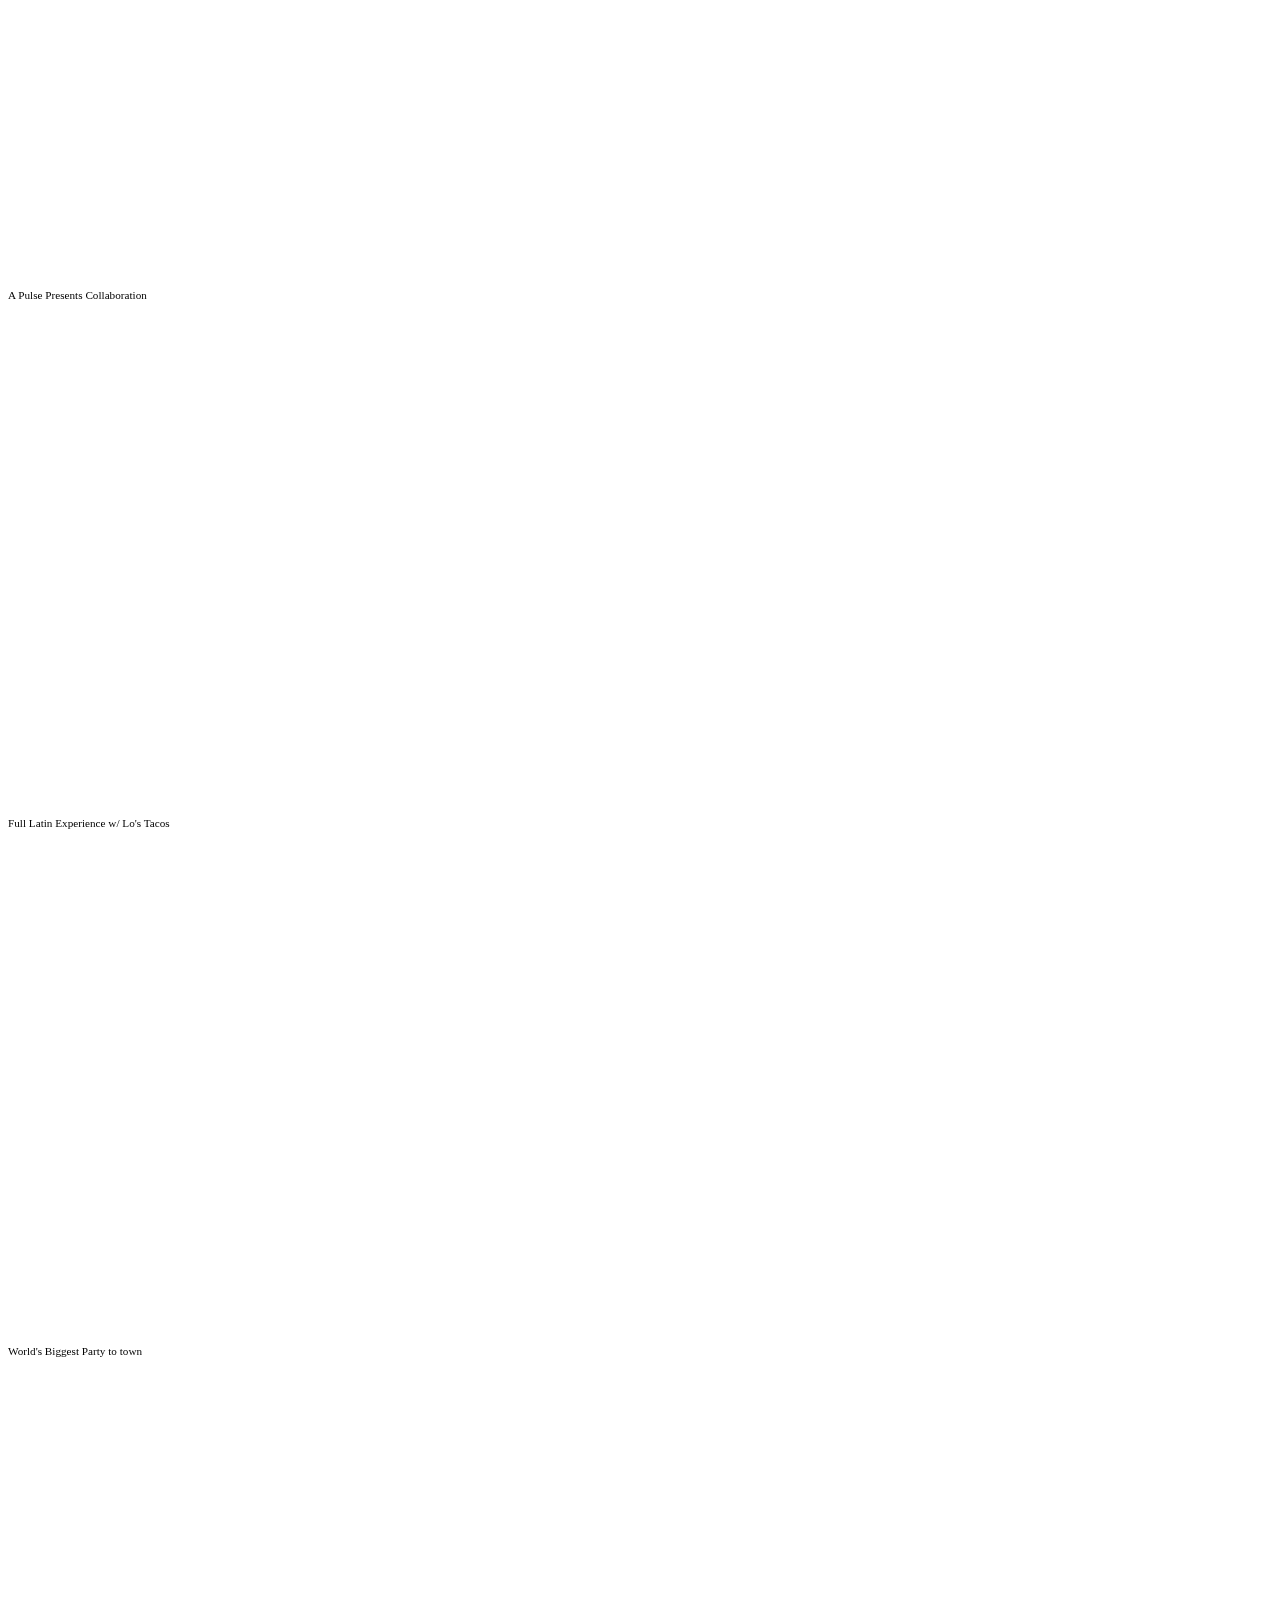
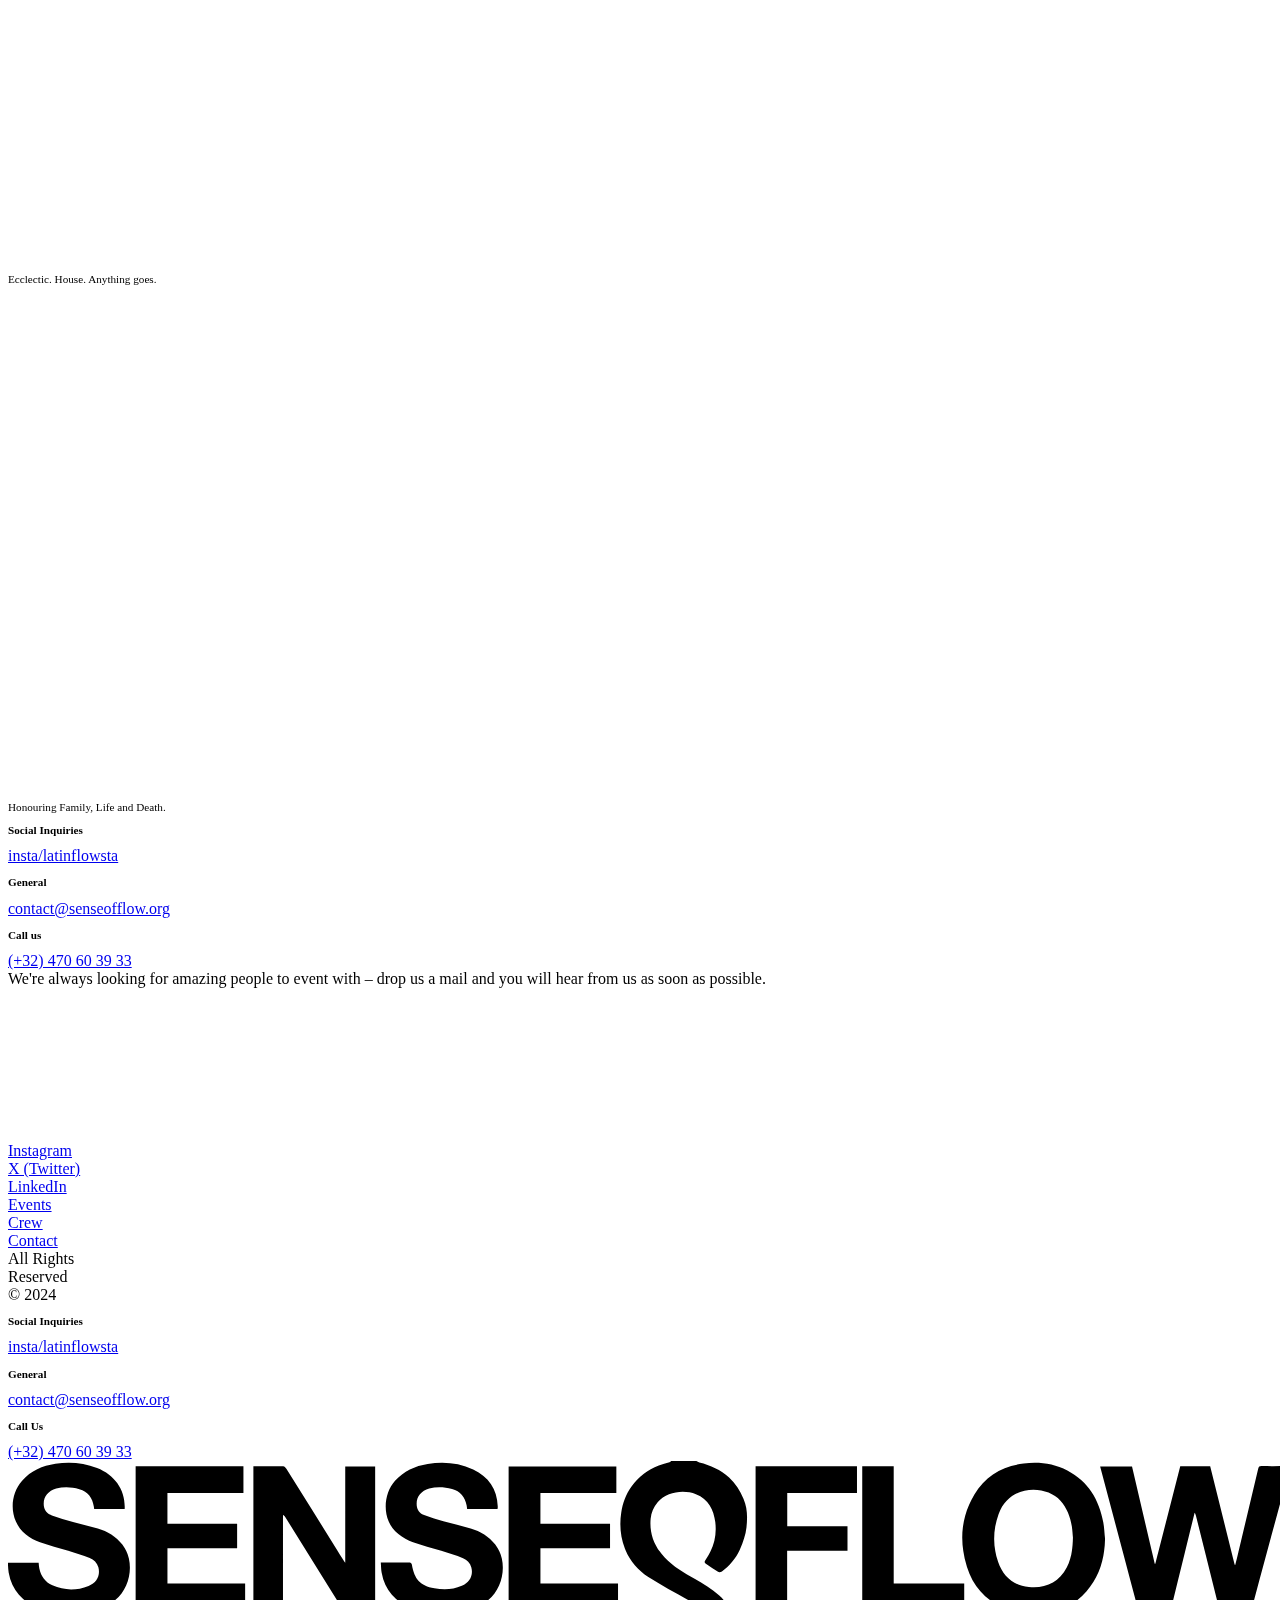
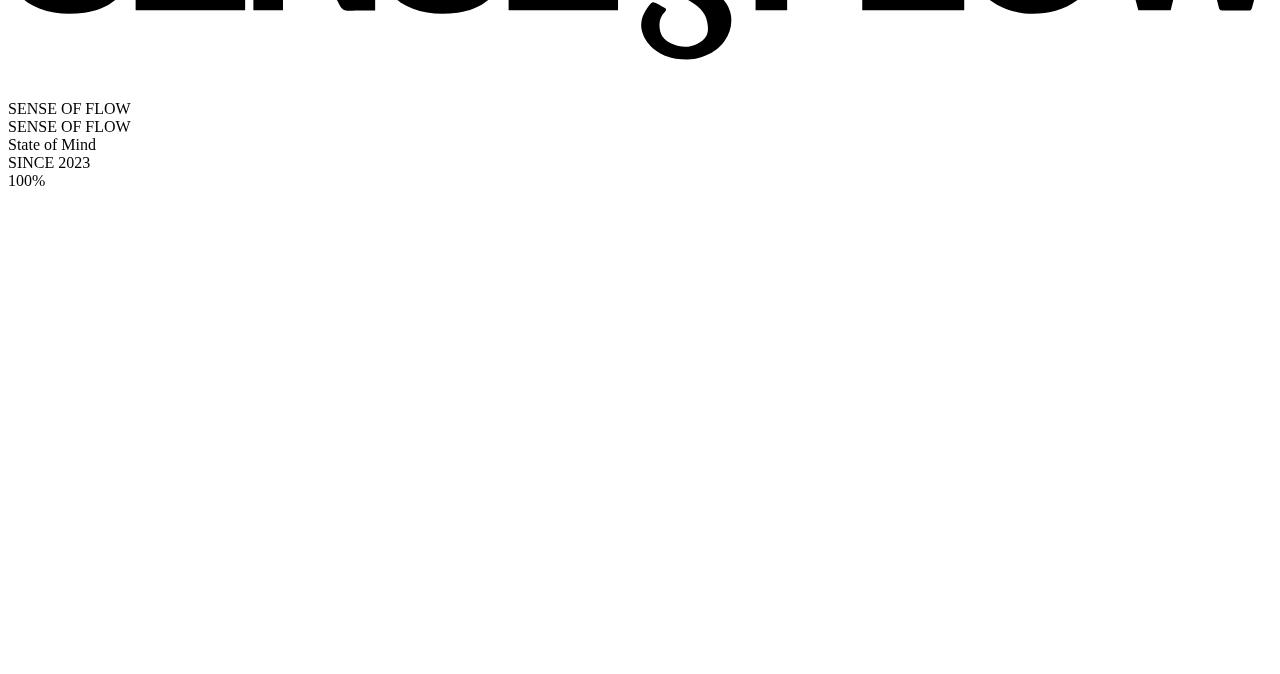
==== commit c7515733: "new website" ====
--- a/index.html
+++ b/index.html
@@ -1,219 +1,1673 @@
-<!DOCTYPE html>
-<html lang="en">
-    <head>
-        <meta charset="utf-8" />
-        <meta name="viewport" content="width=device-width, initial-scale=1, shrink-to-fit=no" />
-        <meta name="description" content="Discover LatinFlow St Andrews, where the pulsating heartbeat of Latin rhythms converges with the vibrant spirit of celebration. " />
-        <meta name="author" content="LATINFLOW CO." />
-        <title>LATINFLOW</title>
-        <!-- Favicon-->
-        <link rel="icon" type="image/x-icon" href="assets/favicon.ico" />
-        <!-- Custom Google font-->
-        <link rel="preconnect" href="https://fonts.googleapis.com" />
-        <link rel="preconnect" href="https://fonts.gstatic.com" crossorigin />
-        <link href="https://fonts.googleapis.com/css2?family=Plus+Jakarta+Sans:wght@100;200;300;400;500;600;700;800;900&amp;display=swap" rel="stylesheet" />
-        <!-- Bootstrap icons-->
-        <link href="https://cdn.jsdelivr.net/npm/bootstrap-icons@1.8.1/font/bootstrap-icons.css" rel="stylesheet" />
-        <!-- Core theme CSS (includes Bootstrap)-->
-        <link href="css/styles.css" rel="stylesheet" />
-    </head>
-    <body class="d-flex flex-column h-100">
-        <main class="flex-shrink-0">
-            <!-- Navigation-->
-            <nav class="navbar navbar-expand-lg navbar-dark bg-black py-3">
-                <div class="container px-5">
-                    <a class="navbar-brand" href="index.html"><img src="assets/latinflow-full-alt.png" class="fw-bolder logo-primary"></a>
-                    <button class="navbar-toggler" type="button" data-bs-toggle="collapse" data-bs-target="#navbarSupportedContent" aria-controls="navbarSupportedContent" aria-expanded="false" aria-label="Toggle navigation"><span class="navbar-toggler-icon"></span></button>
-                    <div class="collapse navbar-collapse" id="navbarSupportedContent">
-                        <ul class="navbar-nav ms-auto mb-2 mb-lg-0 small fw-bolder">
-                            <li class="nav-item"><a class="nav-link" href="index.html">Home</a></li>
-                            <li class="nav-item"><a class="nav-link" href="events.html">Events</a></li>
-                            <li class="nav-item"><a class="nav-link" href="photos.html">Photos</a></li>
-                            <li class="nav-item"><a class="nav-link" href="https://forms.gle/WJTfnMMNzcrW8M2V6">Contact</a></li>
-                        </ul>
-                    </div>
-                </div>
-            </nav>
-            <!-- Header-->
-            <header class="py-5">
-                <div class="container px-5 pb-5">
-                    <div class="row gx-5 align-items-center">
-                        <div class="col-xxl-5">
-                            <!-- Header text content-->
-                            <div class="text-center text-xxl-start">
-                                <div class="badge bg-gradient-primary-to-secondary text-white mb-4"><div class="text-uppercase">Reggaeton &middot; Fave Funk &middot; Latin House</div></div>
-                                <div class="fs-3 fw-dark text-muted">Papi. Sazon. Vibras.</div>
-                                <h1 class="display-3 fw-bolder mb-5"><span class="text-gradient d-inline">Bringing Sun to St Andrews.</span></h1>
-                                <div class="d-grid gap-3 d-sm-flex justify-content-sm-center justify-content-xxl-start mb-3">
-                                    <a class="btn btn-primary btn-lg px-5 py-3 me-sm-3 fs-6 fw-bolder" href="events.html">Events</a>
-                                    <a class="btn btn-outline-dark btn-lg px-5 py-3 fs-6 fw-bolder"  href="https://fixr.co/event/carnival-of-sinners-tickets-13801728">FIXR.</a>
-                                    <!-- link to href="https://fixr.co/event/latinflow-white-ibiza-refreshers-tickets-543852860" -->
-                                </div>
-                            </div>
-                        </div>
-                        <div class="col-xxl-7">
-                            <!-- Header profile picture-->
-                            <div class="d-flex justify-content-center mt-5 mt-xxl-0">
-                                <div class="profile bg-gradient-primary-to-secondary">
-                                    <!-- TIP: For best results, use a photo with a transparent background like the demo example below-->
-                                    <!-- Watch a tutorial on how to do this on YouTube (link)-->
-                                    <img class="profile-img" src="assets/latinflow-freq.png" alt="..." />
-                                    <div class="dots-1">
-                                        <!-- SVG Dots-->
-                                        <svg version="1.1" xmlns="http://www.w3.org/2000/svg" xmlns:xlink="http://www.w3.org/1999/xlink" x="0px" y="0px" viewBox="0 0 191.6 1215.4" style="enable-background: new 0 0 191.6 1215.4" xml:space="preserve">
-                                            <g transform="translate(0.000000,1280.000000) scale(0.100000,-0.100000)">
-                                                <path d="M227.7,12788.6c-105-35-200-141-222-248c-43-206,163-412,369-369c155,32,275,190,260,339c-11,105-90,213-190,262        C383.7,12801.6,289.7,12808.6,227.7,12788.6z"></path>
-                                                <path d="M1507.7,12788.6c-151-50-253-216-222-362c25-119,136-230,254-255c194-41,395,142,375,339c-11,105-90,213-190,262        C1663.7,12801.6,1569.7,12808.6,1507.7,12788.6z"></path>
-                                                <path d="M227.7,11508.6c-105-35-200-141-222-248c-43-206,163-412,369-369c155,32,275,190,260,339c-11,105-90,213-190,262        C383.7,11521.6,289.7,11528.6,227.7,11508.6z"></path>
-                                                <path d="M1507.7,11508.6c-151-50-253-216-222-362c25-119,136-230,254-255c194-41,395,142,375,339c-11,105-90,213-190,262        C1663.7,11521.6,1569.7,11528.6,1507.7,11508.6z"></path>
-                                                <path d="M227.7,10228.6c-105-35-200-141-222-248c-43-206,163-412,369-369c155,32,275,190,260,339c-11,105-90,213-190,262        C383.7,10241.6,289.7,10248.6,227.7,10228.6z"></path>
-                                                <path d="M1507.7,10228.6c-105-35-200-141-222-248c-43-206,163-412,369-369c155,32,275,190,260,339c-11,105-90,213-190,262        C1663.7,10241.6,1569.7,10248.6,1507.7,10228.6z"></path>
-                                                <path d="M227.7,8948.6c-105-35-200-141-222-248c-43-206,163-412,369-369c155,32,275,190,260,339c-11,105-90,213-190,262        C383.7,8961.6,289.7,8968.6,227.7,8948.6z"></path>
-                                                <path d="M1507.7,8948.6c-105-35-200-141-222-248c-43-206,163-412,369-369c155,32,275,190,260,339c-11,105-90,213-190,262        C1663.7,8961.6,1569.7,8968.6,1507.7,8948.6z"></path>
-                                                <path d="M227.7,7668.6c-105-35-200-141-222-248c-43-206,163-412,369-369c155,32,275,190,260,339c-11,105-90,213-190,262        C383.7,7681.6,289.7,7688.6,227.7,7668.6z"></path>
-                                                <path d="M1507.7,7668.6c-105-35-200-141-222-248c-43-206,163-412,369-369c155,32,275,190,260,339c-11,105-90,213-190,262        C1663.7,7681.6,1569.7,7688.6,1507.7,7668.6z"></path>
-                                                <path d="M227.7,6388.6c-105-35-200-141-222-248c-43-206,163-412,369-369c155,32,275,190,260,339c-11,105-90,213-190,262        C383.7,6401.6,289.7,6408.6,227.7,6388.6z"></path>
-                                                <path d="M1507.7,6388.6c-105-35-200-141-222-248c-43-206,163-412,369-369c155,32,275,190,260,339c-11,105-90,213-190,262        C1663.7,6401.6,1569.7,6408.6,1507.7,6388.6z"></path>
-                                                <path d="M227.7,5108.6c-105-35-200-141-222-248c-43-206,163-412,369-369c155,32,275,190,260,339c-11,105-90,213-190,262        C383.7,5121.6,289.7,5128.6,227.7,5108.6z"></path>
-                                                <path d="M1507.7,5108.6c-105-35-200-141-222-248c-43-206,163-412,369-369c155,32,275,190,260,339c-11,105-90,213-190,262        C1663.7,5121.6,1569.7,5128.6,1507.7,5108.6z"></path>
-                                                <path d="M227.7,3828.6c-105-35-200-141-222-248c-43-206,163-412,369-369c155,32,275,190,260,339c-11,105-90,213-190,262        C383.7,3841.6,289.7,3848.6,227.7,3828.6z"></path>
-                                                <path d="M1507.7,3828.6c-105-35-200-141-222-248c-43-206,163-412,369-369c155,32,275,190,260,339c-11,105-90,213-190,262        C1663.7,3841.6,1569.7,3848.6,1507.7,3828.6z"></path>
-                                                <path d="M227.7,2548.6c-105-35-200-141-222-248c-43-206,163-412,369-369c155,32,275,190,260,339c-11,105-90,213-190,262        C383.7,2561.6,289.7,2568.6,227.7,2548.6z"></path>
-                                                <path d="M1507.7,2548.6c-105-35-200-141-222-248c-43-206,163-412,369-369c155,32,275,190,260,339c-11,105-90,213-190,262        C1663.7,2561.6,1569.7,2568.6,1507.7,2548.6z"></path>
-                                                <path d="M227.7,1268.6c-105-35-200-141-222-248c-43-206,163-412,369-369c155,32,275,190,260,339c-11,105-90,213-190,262        C383.7,1281.6,289.7,1288.6,227.7,1268.6z"></path>
-                                                <path d="M1507.7,1268.6c-105-35-200-141-222-248c-43-206,163-412,369-369c155,32,275,190,260,339c-11,105-90,213-190,262        C1663.7,1281.6,1569.7,1288.6,1507.7,1268.6z"></path>
-                                            </g>
-                                        </svg>
-                                        <!-- END of SVG dots-->
-                                    </div>
-                                    <div class="dots-2">
-                                        <!-- SVG Dots-->
-                                        <svg version="1.1" xmlns="http://www.w3.org/2000/svg" xmlns:xlink="http://www.w3.org/1999/xlink" x="0px" y="0px" viewBox="0 0 191.6 1215.4" style="enable-background: new 0 0 191.6 1215.4" xml:space="preserve">
-                                            <g transform="translate(0.000000,1280.000000) scale(0.100000,-0.100000)">
-                                                <path d="M227.7,12788.6c-105-35-200-141-222-248c-43-206,163-412,369-369c155,32,275,190,260,339c-11,105-90,213-190,262        C383.7,12801.6,289.7,12808.6,227.7,12788.6z"></path>
-                                                <path d="M1507.7,12788.6c-151-50-253-216-222-362c25-119,136-230,254-255c194-41,395,142,375,339c-11,105-90,213-190,262        C1663.7,12801.6,1569.7,12808.6,1507.7,12788.6z"></path>
-                                                <path d="M227.7,11508.6c-105-35-200-141-222-248c-43-206,163-412,369-369c155,32,275,190,260,339c-11,105-90,213-190,262        C383.7,11521.6,289.7,11528.6,227.7,11508.6z"></path>
-                                                <path d="M1507.7,11508.6c-151-50-253-216-222-362c25-119,136-230,254-255c194-41,395,142,375,339c-11,105-90,213-190,262        C1663.7,11521.6,1569.7,11528.6,1507.7,11508.6z"></path>
-                                                <path d="M227.7,10228.6c-105-35-200-141-222-248c-43-206,163-412,369-369c155,32,275,190,260,339c-11,105-90,213-190,262        C383.7,10241.6,289.7,10248.6,227.7,10228.6z"></path>
-                                                <path d="M1507.7,10228.6c-105-35-200-141-222-248c-43-206,163-412,369-369c155,32,275,190,260,339c-11,105-90,213-190,262        C1663.7,10241.6,1569.7,10248.6,1507.7,10228.6z"></path>
-                                                <path d="M227.7,8948.6c-105-35-200-141-222-248c-43-206,163-412,369-369c155,32,275,190,260,339c-11,105-90,213-190,262        C383.7,8961.6,289.7,8968.6,227.7,8948.6z"></path>
-                                                <path d="M1507.7,8948.6c-105-35-200-141-222-248c-43-206,163-412,369-369c155,32,275,190,260,339c-11,105-90,213-190,262        C1663.7,8961.6,1569.7,8968.6,1507.7,8948.6z"></path>
-                                                <path d="M227.7,7668.6c-105-35-200-141-222-248c-43-206,163-412,369-369c155,32,275,190,260,339c-11,105-90,213-190,262        C383.7,7681.6,289.7,7688.6,227.7,7668.6z"></path>
-                                                <path d="M1507.7,7668.6c-105-35-200-141-222-248c-43-206,163-412,369-369c155,32,275,190,260,339c-11,105-90,213-190,262        C1663.7,7681.6,1569.7,7688.6,1507.7,7668.6z"></path>
-                                                <path d="M227.7,6388.6c-105-35-200-141-222-248c-43-206,163-412,369-369c155,32,275,190,260,339c-11,105-90,213-190,262        C383.7,6401.6,289.7,6408.6,227.7,6388.6z"></path>
-                                                <path d="M1507.7,6388.6c-105-35-200-141-222-248c-43-206,163-412,369-369c155,32,275,190,260,339c-11,105-90,213-190,262        C1663.7,6401.6,1569.7,6408.6,1507.7,6388.6z"></path>
-                                                <path d="M227.7,5108.6c-105-35-200-141-222-248c-43-206,163-412,369-369c155,32,275,190,260,339c-11,105-90,213-190,262        C383.7,5121.6,289.7,5128.6,227.7,5108.6z"></path>
-                                                <path d="M1507.7,5108.6c-105-35-200-141-222-248c-43-206,163-412,369-369c155,32,275,190,260,339c-11,105-90,213-190,262        C1663.7,5121.6,1569.7,5128.6,1507.7,5108.6z"></path>
-                                                <path d="M227.7,3828.6c-105-35-200-141-222-248c-43-206,163-412,369-369c155,32,275,190,260,339c-11,105-90,213-190,262        C383.7,3841.6,289.7,3848.6,227.7,3828.6z"></path>
-                                                <path d="M1507.7,3828.6c-105-35-200-141-222-248c-43-206,163-412,369-369c155,32,275,190,260,339c-11,105-90,213-190,262        C1663.7,3841.6,1569.7,3848.6,1507.7,3828.6z"></path>
-                                                <path d="M227.7,2548.6c-105-35-200-141-222-248c-43-206,163-412,369-369c155,32,275,190,260,339c-11,105-90,213-190,262        C383.7,2561.6,289.7,2568.6,227.7,2548.6z"></path>
-                                                <path d="M1507.7,2548.6c-105-35-200-141-222-248c-43-206,163-412,369-369c155,32,275,190,260,339c-11,105-90,213-190,262        C1663.7,2561.6,1569.7,2568.6,1507.7,2548.6z"></path>
-                                                <path d="M227.7,1268.6c-105-35-200-141-222-248c-43-206,163-412,369-369c155,32,275,190,260,339c-11,105-90,213-190,262        C383.7,1281.6,289.7,1288.6,227.7,1268.6z"></path>
-                                                <path d="M1507.7,1268.6c-105-35-200-141-222-248c-43-206,163-412,369-369c155,32,275,190,260,339c-11,105-90,213-190,262        C1663.7,1281.6,1569.7,1288.6,1507.7,1268.6z"></path>
-                                            </g>
-                                        </svg>
-                                        <!-- END of SVG dots-->
-                                    </div>
-                                    <div class="dots-3">
-                                        <!-- SVG Dots-->
-                                        <svg version="1.1" xmlns="http://www.w3.org/2000/svg" xmlns:xlink="http://www.w3.org/1999/xlink" x="0px" y="0px" viewBox="0 0 191.6 1215.4" style="enable-background: new 0 0 191.6 1215.4" xml:space="preserve">
-                                            <g transform="translate(0.000000,1280.000000) scale(0.100000,-0.100000)">
-                                                <path d="M227.7,12788.6c-105-35-200-141-222-248c-43-206,163-412,369-369c155,32,275,190,260,339c-11,105-90,213-190,262        C383.7,12801.6,289.7,12808.6,227.7,12788.6z"></path>
-                                                <path d="M1507.7,12788.6c-151-50-253-216-222-362c25-119,136-230,254-255c194-41,395,142,375,339c-11,105-90,213-190,262        C1663.7,12801.6,1569.7,12808.6,1507.7,12788.6z"></path>
-                                                <path d="M227.7,11508.6c-105-35-200-141-222-248c-43-206,163-412,369-369c155,32,275,190,260,339c-11,105-90,213-190,262        C383.7,11521.6,289.7,11528.6,227.7,11508.6z"></path>
-                                                <path d="M1507.7,11508.6c-151-50-253-216-222-362c25-119,136-230,254-255c194-41,395,142,375,339c-11,105-90,213-190,262        C1663.7,11521.6,1569.7,11528.6,1507.7,11508.6z"></path>
-                                                <path d="M227.7,10228.6c-105-35-200-141-222-248c-43-206,163-412,369-369c155,32,275,190,260,339c-11,105-90,213-190,262        C383.7,10241.6,289.7,10248.6,227.7,10228.6z"></path>
-                                                <path d="M1507.7,10228.6c-105-35-200-141-222-248c-43-206,163-412,369-369c155,32,275,190,260,339c-11,105-90,213-190,262        C1663.7,10241.6,1569.7,10248.6,1507.7,10228.6z"></path>
-                                                <path d="M227.7,8948.6c-105-35-200-141-222-248c-43-206,163-412,369-369c155,32,275,190,260,339c-11,105-90,213-190,262        C383.7,8961.6,289.7,8968.6,227.7,8948.6z"></path>
-                                                <path d="M1507.7,8948.6c-105-35-200-141-222-248c-43-206,163-412,369-369c155,32,275,190,260,339c-11,105-90,213-190,262        C1663.7,8961.6,1569.7,8968.6,1507.7,8948.6z"></path>
-                                                <path d="M227.7,7668.6c-105-35-200-141-222-248c-43-206,163-412,369-369c155,32,275,190,260,339c-11,105-90,213-190,262        C383.7,7681.6,289.7,7688.6,227.7,7668.6z"></path>
-                                                <path d="M1507.7,7668.6c-105-35-200-141-222-248c-43-206,163-412,369-369c155,32,275,190,260,339c-11,105-90,213-190,262        C1663.7,7681.6,1569.7,7688.6,1507.7,7668.6z"></path>
-                                                <path d="M227.7,6388.6c-105-35-200-141-222-248c-43-206,163-412,369-369c155,32,275,190,260,339c-11,105-90,213-190,262        C383.7,6401.6,289.7,6408.6,227.7,6388.6z"></path>
-                                                <path d="M1507.7,6388.6c-105-35-200-141-222-248c-43-206,163-412,369-369c155,32,275,190,260,339c-11,105-90,213-190,262        C1663.7,6401.6,1569.7,6408.6,1507.7,6388.6z"></path>
-                                                <path d="M227.7,5108.6c-105-35-200-141-222-248c-43-206,163-412,369-369c155,32,275,190,260,339c-11,105-90,213-190,262        C383.7,5121.6,289.7,5128.6,227.7,5108.6z"></path>
-                                                <path d="M1507.7,5108.6c-105-35-200-141-222-248c-43-206,163-412,369-369c155,32,275,190,260,339c-11,105-90,213-190,262        C1663.7,5121.6,1569.7,5128.6,1507.7,5108.6z"></path>
-                                                <path d="M227.7,3828.6c-105-35-200-141-222-248c-43-206,163-412,369-369c155,32,275,190,260,339c-11,105-90,213-190,262        C383.7,3841.6,289.7,3848.6,227.7,3828.6z"></path>
-                                                <path d="M1507.7,3828.6c-105-35-200-141-222-248c-43-206,163-412,369-369c155,32,275,190,260,339c-11,105-90,213-190,262        C1663.7,3841.6,1569.7,3848.6,1507.7,3828.6z"></path>
-                                                <path d="M227.7,2548.6c-105-35-200-141-222-248c-43-206,163-412,369-369c155,32,275,190,260,339c-11,105-90,213-190,262        C383.7,2561.6,289.7,2568.6,227.7,2548.6z"></path>
-                                                <path d="M1507.7,2548.6c-105-35-200-141-222-248c-43-206,163-412,369-369c155,32,275,190,260,339c-11,105-90,213-190,262        C1663.7,2561.6,1569.7,2568.6,1507.7,2548.6z"></path>
-                                                <path d="M227.7,1268.6c-105-35-200-141-222-248c-43-206,163-412,369-369c155,32,275,190,260,339c-11,105-90,213-190,262        C383.7,1281.6,289.7,1288.6,227.7,1268.6z"></path>
-                                                <path d="M1507.7,1268.6c-105-35-200-141-222-248c-43-206,163-412,369-369c155,32,275,190,260,339c-11,105-90,213-190,262        C1663.7,1281.6,1569.7,1288.6,1507.7,1268.6z"></path>
-                                            </g>
-                                        </svg>
-                                        <!-- END of SVG dots-->
-                                    </div>
-                                    <div class="dots-4">
-                                        <!-- SVG Dots-->
-                                        <svg version="1.1" xmlns="http://www.w3.org/2000/svg" xmlns:xlink="http://www.w3.org/1999/xlink" x="0px" y="0px" viewBox="0 0 191.6 1215.4" style="enable-background: new 0 0 191.6 1215.4" xml:space="preserve">
-                                            <g transform="translate(0.000000,1280.000000) scale(0.100000,-0.100000)">
-                                                <path d="M227.7,12788.6c-105-35-200-141-222-248c-43-206,163-412,369-369c155,32,275,190,260,339c-11,105-90,213-190,262        C383.7,12801.6,289.7,12808.6,227.7,12788.6z"></path>
-                                                <path d="M1507.7,12788.6c-151-50-253-216-222-362c25-119,136-230,254-255c194-41,395,142,375,339c-11,105-90,213-190,262        C1663.7,12801.6,1569.7,12808.6,1507.7,12788.6z"></path>
-                                                <path d="M227.7,11508.6c-105-35-200-141-222-248c-43-206,163-412,369-369c155,32,275,190,260,339c-11,105-90,213-190,262        C383.7,11521.6,289.7,11528.6,227.7,11508.6z"></path>
-                                                <path d="M1507.7,11508.6c-151-50-253-216-222-362c25-119,136-230,254-255c194-41,395,142,375,339c-11,105-90,213-190,262        C1663.7,11521.6,1569.7,11528.6,1507.7,11508.6z"></path>
-                                                <path d="M227.7,10228.6c-105-35-200-141-222-248c-43-206,163-412,369-369c155,32,275,190,260,339c-11,105-90,213-190,262        C383.7,10241.6,289.7,10248.6,227.7,10228.6z"></path>
-                                                <path d="M1507.7,10228.6c-105-35-200-141-222-248c-43-206,163-412,369-369c155,32,275,190,260,339c-11,105-90,213-190,262        C1663.7,10241.6,1569.7,10248.6,1507.7,10228.6z"></path>
-                                                <path d="M227.7,8948.6c-105-35-200-141-222-248c-43-206,163-412,369-369c155,32,275,190,260,339c-11,105-90,213-190,262        C383.7,8961.6,289.7,8968.6,227.7,8948.6z"></path>
-                                                <path d="M1507.7,8948.6c-105-35-200-141-222-248c-43-206,163-412,369-369c155,32,275,190,260,339c-11,105-90,213-190,262        C1663.7,8961.6,1569.7,8968.6,1507.7,8948.6z"></path>
-                                                <path d="M227.7,7668.6c-105-35-200-141-222-248c-43-206,163-412,369-369c155,32,275,190,260,339c-11,105-90,213-190,262        C383.7,7681.6,289.7,7688.6,227.7,7668.6z"></path>
-                                                <path d="M1507.7,7668.6c-105-35-200-141-222-248c-43-206,163-412,369-369c155,32,275,190,260,339c-11,105-90,213-190,262        C1663.7,7681.6,1569.7,7688.6,1507.7,7668.6z"></path>
-                                                <path d="M227.7,6388.6c-105-35-200-141-222-248c-43-206,163-412,369-369c155,32,275,190,260,339c-11,105-90,213-190,262        C383.7,6401.6,289.7,6408.6,227.7,6388.6z"></path>
-                                                <path d="M1507.7,6388.6c-105-35-200-141-222-248c-43-206,163-412,369-369c155,32,275,190,260,339c-11,105-90,213-190,262        C1663.7,6401.6,1569.7,6408.6,1507.7,6388.6z"></path>
-                                                <path d="M227.7,5108.6c-105-35-200-141-222-248c-43-206,163-412,369-369c155,32,275,190,260,339c-11,105-90,213-190,262        C383.7,5121.6,289.7,5128.6,227.7,5108.6z"></path>
-                                                <path d="M1507.7,5108.6c-105-35-200-141-222-248c-43-206,163-412,369-369c155,32,275,190,260,339c-11,105-90,213-190,262        C1663.7,5121.6,1569.7,5128.6,1507.7,5108.6z"></path>
-                                                <path d="M227.7,3828.6c-105-35-200-141-222-248c-43-206,163-412,369-369c155,32,275,190,260,339c-11,105-90,213-190,262        C383.7,3841.6,289.7,3848.6,227.7,3828.6z"></path>
-                                                <path d="M1507.7,3828.6c-105-35-200-141-222-248c-43-206,163-412,369-369c155,32,275,190,260,339c-11,105-90,213-190,262        C1663.7,3841.6,1569.7,3848.6,1507.7,3828.6z"></path>
-                                                <path d="M227.7,2548.6c-105-35-200-141-222-248c-43-206,163-412,369-369c155,32,275,190,260,339c-11,105-90,213-190,262        C383.7,2561.6,289.7,2568.6,227.7,2548.6z"></path>
-                                                <path d="M1507.7,2548.6c-105-35-200-141-222-248c-43-206,163-412,369-369c155,32,275,190,260,339c-11,105-90,213-190,262        C1663.7,2561.6,1569.7,2568.6,1507.7,2548.6z"></path>
-                                                <path d="M227.7,1268.6c-105-35-200-141-222-248c-43-206,163-412,369-369c155,32,275,190,260,339c-11,105-90,213-190,262        C383.7,1281.6,289.7,1288.6,227.7,1268.6z"></path>
-                                                <path d="M1507.7,1268.6c-105-35-200-141-222-248c-43-206,163-412,369-369c155,32,275,190,260,339c-11,105-90,213-190,262        C1663.7,1281.6,1569.7,1288.6,1507.7,1268.6z"></path>
-                                            </g>
-                                        </svg>
-                                        <!-- END of SVG dots-->
-                                    </div>
-                                </div>
-                            </div>
-                        </div>
-                    </div>
-                </div>
-            </header>
-            <!-- About Section-->
-            <section class="bg-dark py-5">
-                <div class="container px-5">
-                    <div class="row gx-5 justify-content-center">
-                        <div class="col-xxl-8">
-                            <div class="text-center my-5">
-                                <h2 class="display-5 fw-bolder"><span class="text-gradient d-inline">About Us</span></h2>
-                                <p class="lead fw-dark mb-4 text-light">Breathing life and vibrant energy to a town that needs it.</p>
-                                <p class="text-muted">Our team aims to bring Latino culture to the forefront of the St. Andrews music scene, fostering good vibes through immersive and creative events that resonate with the community. Follow us below!</p>
-                                <div class="d-flex justify-content-center fs-2 gap-4">
-                                    <a class="text-gradient" href="https://www.instagram.com/latinflowsta/"><i class="bi bi-instagram"></i></a>
-                                    <a class="text-gradient" href="https://www.facebook.com/latinflowsta/"><i class="bi bi-facebook"></i></a>
-                                    <!-- <a class="text-gradient" href="#!"><i class="bi bi-mail"></i></a> -->
-                                </div>
-                            </div>
-                        </div>
-                    </div>
-                </div>
-            </section>
-        </main>
-        <!-- Footer-->
-        <footer class="bg-white py-4 mt-auto">
-            <div class="container px-5">
-                <div class="row align-items-center justify-content-between flex-column flex-sm-row">
-                    <div class="col-auto"><div class="small m-0">Copyright &copy; FLOW 2023</div></div>
-                    <div class="col-auto">
-                        <a class="small" href="#!">Privacy</a>
-                        <span class="mx-1">&middot;</span>
-                        <a class="small" href="#!">Terms</a>
-                        <span class="mx-1">&middot;</span>
-                        <a class="small" href="https://forms.gle/WJTfnMMNzcrW8M2V6">Contact</a>
-                    </div>
-                </div>
-            </div>
-        </footer>
-        <!-- Bootstrap core JS-->
-        <script src="https://cdn.jsdelivr.net/npm/bootstrap@5.2.3/dist/js/bootstrap.bundle.min.js"></script>
-        <!-- Core theme JS-->
-        <script src="js/scripts.js"></script>
-    </body>
-</html>
+<!DOCTYPE html><!-- Last Published: Mon Feb 19 2024 12:48:56 GMT+0000 (Coordinated Universal Time) --><html data-wf-domain="www.senseofflow.org" data-wf-page="63640f262fc5ea5c87eb1964" data-wf-site="63640f262fc5ea5751eb1965">
+<!-- Mirrored from www.senseofflow.org/index.html by HTTrack Website Copier/3.x [XR&CO'2014], Wed, 28 Feb 2024 21:41:18 GMT -->
+<head><meta charset="utf-8"/><title>SENSE OF FLOW – An Events Manager &amp; Creative Agency based in St Andrews.</title><meta content="An Events Manager &amp; Creative Agency based in St Andrews.. We combine Identity, Digital Design, Motion Design and Website Development – Specializing in Webflow." name="description"/><meta content="SENSE OF FLOW – An Events Manager &amp; Creative Agency based in St Andrews." property="og:title"/><meta content="An Events Manager &amp; Creative Agency based in St Andrews.. We combine Identity, Digital Design, Motion Design and Website Development – Specializing in Webflow." property="og:description"/><meta content="https://assets-global.website-files.com/63640f262fc5ea5751eb1965/65d276158a6e2bcbcee85085_shareimg.jpg" property="og:image"/><meta content="SENSE OF FLOW – An Events Manager &amp; Creative Agency based in St Andrews." property="twitter:title"/><meta content="An Events Manager &amp; Creative Agency based in St Andrews.. We combine Identity, Digital Design, Motion Design and Website Development – Specializing in Webflow." property="twitter:description"/><meta content="https://assets-global.website-files.com/63640f262fc5ea5751eb1965/65d276158a6e2bcbcee85085_shareimg.jpg" property="twitter:image"/><meta property="og:type" content="website"/><meta content="summary_large_image" name="twitter:card"/><meta content="width=device-width, initial-scale=1" name="viewport"/><link href="../assets-global.website-files.com/63640f262fc5ea5751eb1965/css/newbb.3a86edad6.min.css" rel="stylesheet" type="text/css"/><script type="text/javascript">!function(o,c){var n=c.documentElement,t=" w-mod-";n.className+=t+"js",("ontouchstart"in o||o.DocumentTouch&&c instanceof DocumentTouch)&&(n.className+=t+"touch")}(window,document);</script><link href="assets/senseofflow-favicon.png" rel="shortcut icon" type="image/x-icon"/><link href="../assets-global.website-files.com/63640f262fc5ea5751eb1965/63b442095d63384c8be22035_baseborn56.jpg" rel="apple-touch-icon"/><script type="text/javascript" src="cdn.jsdelivr.net/npm/lozad/dist/lozad.min.js"></script>
+<link href="vjs.zencdn.net/7.8.4/video-js.css" rel="stylesheet">
+
+<style>
+
+/*lenis -- IMPORTANT*/
+	html {
+  	scroll-behavior: initial;
+	}
+	html, body {
+  	width: 100%;
+		height: auto !important;
+  	min-height: 100%;
+	}
+/*lenis -- IMPORTANT END*/
+
+/* PRELOADER CSS START */
+  
+.preloader{
+    display: flex;
+    -webkit-clip-path: inset(0% 0% 0% 0%);
+  	clip-path: inset(0% 0% 0% 0%);
+    transition: clip-path 2s cubic-bezier(.23, 1, .32, 1);
+}
+
+.preloader.remove {
+		-webkit-clip-path: inset(0% 0% 100% 0%);
+  	clip-path: inset(0% 0% 100% 0%);
+    transition-delay: 0.05s;
+    transition: clip-path 2s cubic-bezier(.23, 1, .32, 1);
+}
+
+.o-embed.preload-o.w-embed {
+    mix-blend-mode: difference;
+}
+
+/* PRELOADER CSS END */
+
+.case-header-holder.done {
+    transition: 0s !important;
+}
+
+.f-after-cases-holder-2 {
+    pointer-events: auto;
+}
+
+.f-event-col-list-wrap.event-page .f-event-col-item.event-page:nth-child(2) .f-case-link.show {
+    transition-delay: 0.2s;
+}
+
+.f-event-col-list-wrap.event-page .f-event-col-item.event-page:nth-child(3) .f-case-link.show {
+    transition-delay: 0.4s;
+}
+
+.f-event-col-list-wrap.event-page .f-event-col-item.event-page:nth-child(4) .f-case-link.show {
+    transition-delay: 0.6s;
+}
+
+.f-event-col-list-wrap.event-page .f-event-col-item.event-page:nth-child(5) .f-case-link.show {
+    transition-delay: 0.8s;
+}
+
+.f-event-col-list-wrap.event-page .f-event-col-item.event-page:nth-child(6) .f-case-link.show {
+    transition-delay: 1s;
+}
+
+.f-event-col-list-wrap.event-page .f-event-col-item.event-page:nth-child(7) .f-case-link.show {
+    transition-delay: 1.2s;
+}
+
+.baseborn-logo.frontpage path, .baseborn-logo.frontpage polygon {
+    clip-path: polygon(0% 100%, 100% 100%, 100% 100%, 0% 100%);
+    -webkit-transform: translate(0%, 0%);
+    -ms-transform: translate(0%, 0%);
+    transform: translate(0%, 0%);
+}
+
+.baseborn-logo.frontpage.active path, .baseborn-logo.frontpage.active polygon {
+		clip-path: polygon(0% 0%, 100% 0%, 100% 100%, 0% 100%);
+    -webkit-transform: translate(0%, 0%);
+    -ms-transform: translate(0%, 0%);
+    transform: translate(0%, 0%);
+    transition: transform 2s cubic-bezier(.23, 1, .32, 1), clip-path 2s cubic-bezier(.23, 1, .32, 1);
+}
+
+.baseborn-logo.frontpage.active path:nth-child(2) {
+    transition-delay: 0.05s;
+}
+
+.baseborn-logo.frontpage.active path:nth-child(3) {
+    transition-delay: 0.1s;
+}
+
+.baseborn-logo.frontpage.active path:nth-child(4) {
+    transition-delay: 0.15s;
+}
+
+.baseborn-logo.frontpage.active polygon {
+    transition-delay: 0.2s;
+}
+
+.baseborn-logo.frontpage.active path:nth-child(5) {
+    transition-delay: 0.25s;
+}
+
+.baseborn-logo.frontpage.active path:nth-child(6) {
+    transition-delay: 0.3s;
+}
+
+.baseborn-logo.frontpage.active path:nth-child(7) {
+    transition-delay: 0.35s;
+}
+
+.baseborn-logo.frontpage.active path:nth-child(8) {
+    transition-delay: 0.4s;
+}
+  
+  a.w-webflow-badge {
+    display: none !important;
+}
+  
+body {
+    -webkit-font-smoothing: antialiased;
+  	-moz-font-smoothing: antialiased;
+  	-o-font-smoothing: antialiased;
+  	-ms-font-smoothing: antialiased;
+}
+  
+* {
+    text-rendering: optimizeLegibility;
+}
+
+.fixed {
+  position: fixed !important;
+  top: 0;
+  left: 0;
+  z-index: 102;
+  overflow: hidden;
+  animation-name: switch;
+  animation-duration: 1.15s;
+}
+
+@keyframes switch {
+  0%   {opacity: 0;}
+  50%  {opacity: 0;}
+  51%  {opacity: 1;}
+  100% {opacity: 1;}
+}
+  
+*:focus {
+    outline: none;
+}
+
+.no-touchy {
+    pointer-events: none !important;
+}
+  
+textarea:focus, input:focus{
+    outline: none;
+}
+
+.con::-webkit-scrollbar {
+  display: none;
+}
+
+::-webkit-scrollbar {
+    display: none;
+}
+
+.con {
+  -ms-overflow-style: none;  /* IE and Edge */
+  scrollbar-width: none;  /* Firefox */
+}
+
+.menu {
+    mix-blend-mode: difference;
+    pointer-events: none;
+}
+
+.menu-logo {
+    pointer-events: auto;
+}
+
+.menu-link {
+    pointer-events: auto;
+}
+
+/****** CURSOR CSS START ****/
+
+.cursor.cursor-small {
+    pointer-events: none;
+    overflow: hidden;
+    mix-blend-mode: difference;
+    clip-path: circle(70.7% at 50% 50%) !important;
+    transition: clip-path 0.8s cubic-bezier(.23, 1, .32, 1), background-color 0.8s cubic-bezier(.23, 1, .32, 1) !important;
+}
+
+.cursor.cursor-small.loading, .cursor.cursor-small.waiting-state {
+    clip-path: circle(70.7% at 50% 50%) !important;
+}
+
+.cursor {
+    pointer-events: none;
+    overflow: hidden;
+    clip-path: circle(0.0% at 50% 50%);
+    transition: clip-path 0.8s cubic-bezier(.23, 1, .32, 1), background-color 0.8s cubic-bezier(.23, 1, .32, 1) !important;
+}
+
+.cursor.loading {
+    /*top: 50% !important;
+    left: 50% !important;
+    transition: 0.8s cubic-bezier(.23, 1, .32, 1) !important;*/
+    clip-path: circle(70.7% at 50% 50%) !important;
+}
+
+.cursor.case-hover {
+    transition: clip-path 0.8s cubic-bezier(.23, 1, .32, 1), background-color 0.8s cubic-bezier(.23, 1, .32, 1) !important;
+    clip-path: circle(70.7% at 50% 50%) !important;
+}
+
+.cursor.case-hover .follower-text-holder.case {
+    display: flex;
+}
+
+.cursor.waiting-state {
+    pointer-events: none;
+    /*transition: 0.6s cubic-bezier(.23, 1, .32, 1) !important;*/
+    clip-path: circle(0.0% at 50% 50%) !important;
+}
+
+/****** CURSOR CSS END ****/
+
+.event-header-video-embed video {
+    object-fit: cover;
+    width: 100%;
+    height: 100%;
+}
+
+.ts-image-holder._1 {
+    clip-path: inset(100% 0% 0% 0%);
+}
+
+.ts-image-holder._1.show {
+    clip-path: inset(0% 0% 0% 0%);
+    transition: clip-path 2s cubic-bezier(.23, 1, .32, 1);
+}
+
+.ts-image-holder._2 {
+    clip-path: inset(100% 0% 0% 0%);
+}
+
+.ts-image-holder._2.show {
+    clip-path: inset(0% 0% 0% 0%);
+    transition: clip-path 2s cubic-bezier(.23, 1, .32, 1);
+}
+
+.f-case-link {
+    clip-path: inset(100% 0% 0% 0%);
+}
+
+.f-case-link.show {
+    clip-path: inset(0% 0% 0% 0%);
+    transition: clip-path 2s cubic-bezier(.23, 1, .32, 1);
+}
+
+
+/* SPLITTING CSS START */
+
+span.word, span.char {
+    visibility: visible;
+    backface-visibility: visible;
+}
+  
+.splitting .char, .splitting .word {
+    position: relative;
+}
+
+.splitting .word, .splitting .char {
+    display: inline-block;
+}
+
+.event-h1 span.char {
+		position: relative;
+    opacity: 1;
+    transform-style: preserve-3d;
+    transform-origin: left;
+    clip-path: polygon(0 100%, 100% 100%, 100% 100%, 0% 100%);
+    -webkit-transform: translate(0%, 0%);
+    -ms-transform: translate(0%, 0%);
+    transform: translate(0%, 0%);
+    padding-bottom: 1vw;
+    margin-bottom: -1vw;
+    padding-right: 1vw;
+    margin-right: -1vw;
+}
+
+.event-h1.show span.char {
+    animation: revealproducth1 2s cubic-bezier(.23, 1, .32, 1) forwards;
+    animation-delay: calc(50ms * var(--char-index));
+}
+
+.worldwide-p span.word {
+    padding-bottom: 1vw;
+    margin-bottom: -1vw;
+    padding-right: 1vw;
+    margin-right: -1vw;
+}
+
+@keyframes revealproducth1 {
+  0%{ opacity: 1;
+    transform-style: preserve-3d;
+    transform-origin: left;
+    clip-path: polygon(0 100%, 100% 100%, 100% 100%, 0% 100%);
+    -webkit-transform: translate(0%, 0%);
+    -ms-transform: translate(0%, 0%);
+    transform: translate(0%, 0%); }
+  
+  100% {opacity: 1;
+    transform-style: preserve-3d;
+    transform-origin: left;
+    clip-path: polygon(0 0, 100% 0, 100% 100%, 0% 100%);
+    -webkit-transform: translate(0%, 0%);
+    -ms-transform: translate(0%, 0%);
+    transform: translate(0%, 0%);}
+}
+
+.small-about-p span.word, .toresimon-p span.word, .about-p span.word, .client-description-rich-text span.word, .worldwide-p span.word, .small-h2 span.word{
+   clip-path: inset(100% 0% 0% 0%);
+   transition: all 2s cubic-bezier(.23, 1, .32, 1);
+   transition-delay: calc(120ms * var(--line-index));
+}
+
+.small-about-p.show span.word, .toresimon-p.show span.word, .about-p.show span.word, .client-description-rich-text.show span.word, .worldwide-p.show span.word, .small-h2.show span.word {
+   clip-path: inset(0% 0% 0% 0%) !important;
+   transition: all 2s cubic-bezier(.23, 1, .32, 1) !important;
+   transition-delay: calc(120ms * var(--line-index)) !important;
+}
+
+
+/* SPLITTING CSS END */
+
+/* CUSTOM PLAYER ////////////////////// START */
+
+.video-js .vjs-control:focus {
+    text-shadow: 0em 0em 0em transparent !important;
+}
+
+.video-js {
+    width: 100%;
+    height: auto !important;
+}
+
+.video-js .vjs-slider {
+    margin: 0 0 0 0 !important;
+}
+
+.video-js .vjs-progress-control .vjs-progress-holder {
+    margin: 0 0 !important;
+}
+
+button.vjs-fullscreen-control.vjs-control.vjs-button {
+	display: none;
+    position: relative;
+    bottom: 0rem;
+    left: 0px;
+    width: 4rem;
+    text-align: center;
+    pointer-events: none;
+}
+
+div#casevid {
+    width: 100%;
+    height: 100%;
+    font-family: Arial, sans-serif !important;
+    color: white !important;
+}
+
+.video-js .vjs-tech {
+    position: relative;
+    top: 0;
+    left: 0;
+    width: 100%;
+    height: 100%;
+    object-fit: contain;
+}
+
+.video-js .vjs-big-play-button {
+    position: absolute;
+    top: auto;
+    bottom: auto;
+    right: auto;
+    left: auto;
+    padding: 0;
+    cursor: pointer;
+    opacity: 1;
+    border: 0.06666em solid #fff;
+    border-radius: 0%;
+    transition: all 0.4s;
+    background-color: transparent !important;
+    width: 10vw;
+    height: 10vw;
+    display: none;
+}
+
+.vjs-poster {
+    background-size: cover;
+}
+
+.vjs-control-bar {
+    background: rgb(0,0,0);
+    background: linear-gradient(0deg, rgba(0,0,0,1) 0%, rgba(4,0,93,0) 100%) !important;
+}
+
+button.vjs-picture-in-picture-control.vjs-control.vjs-button {
+    display: none;
+}
+
+.vjs-has-started .vjs-control-bar {
+	font-family: Arial, sans-serif !important;
+    font-size: 0.938rem;
+    width: 100%;
+    position: absolute;
+    left: 0%;
+    bottom: 0rem;
+    padding-left: 10vw;
+    padding-right: 10vw;
+    padding-top: 5rem;
+    height: 10rem;
+}
+
+.vjs-progress-holder.vjs-slider.vjs-slider-horizontal {
+    height: 0.15rem !important;
+    margin-left: 1rem !important;
+    background: rgb(250 250 250 / 20%);
+}
+  
+.vjs-volume-bar.vjs-slider-horizontal {
+    width: 3rem;
+    height: 0.15rem;
+}
+
+.vjs-volume-bar.vjs-slider-bar.vjs-slider.vjs-slider-horizontal {
+    top: 0.45rem;
+}
+
+.video-js .vjs-play-progress {
+    background-color: #fff;
+}
+
+.video-js .vjs-load-progress {
+    background: transparent;
+}
+
+.video-js .vjs-load-progress div {
+    background: transparent;
+    display: none;
+}
+
+.video-js .vjs-time-tooltip {
+    background-color: transparent !important;
+    float: right;
+    font-size: 0.938rem !important;
+    pointer-events: none;
+    position: absolute;
+    top: 0rem !important;
+    visibility: hidden;
+    z-index: 20;
+    height: 3rem !important;
+    padding-top: 1rem !important;
+    padding-left: 1rem !important;
+    padding-right: 1rem !important;
+    border-radius: 0px;
+}
+
+.vjs-time-tooltip {
+    font-family: Arial, sans-serif !important;
+}
+
+.vjs-play-progress.vjs-slider-bar .vjs-time-tooltip {
+    background: rgb(255 255 255 / 0%) !important;
+    opacity: 1 !important;
+    visibility: visible !important;
+    z-index: 1 !important;
+    color: white;
+    font-size: 5vw !important;
+    height: 100vh !important;
+    transform: translate(0%, -50%);
+}
+
+.vjs-play-progress.vjs-slider-bar::before {
+    display: none;
+}
+
+.vjs-mouse-display {
+    width: 0px !important;
+    margin-left: 0px !important;
+    background: rgb(255 255 255 / 0%) !important;
+}
+
+span.vjs-remaining-time-display {
+	font-family: Arial, sans-serif !important;
+}
+
+.vjs-icon-play:before, .video-js .vjs-play-control .vjs-icon-placeholder:before, .video-js .vjs-big-play-button .vjs-icon-placeholder:before {
+    content: "Play";
+    font-size: 0.938rem;
+    margin-top: 0.9rem;
+    font-family: Arial, sans-serif !important;
+}
+
+.vjs-icon-pause:before, .video-js .vjs-play-control.vjs-playing .vjs-icon-placeholder:before {
+    content: "Pause";
+    font-size: 0.938rem;
+    margin-top: 0.9rem;
+    font-family: Arial, sans-serif !important;
+}
+
+.vjs-icon-replay:before, .video-js .vjs-play-control.vjs-ended .vjs-icon-placeholder:before {
+    content: "Replay";
+    font-size: 0.938rem;
+    margin-top: 0.9rem;
+    font-family: Arial, sans-serif !important
+}
+  
+.video-js .vjs-control {
+    height: 1rem;
+}
+
+button.vjs-play-control.vjs-control.vjs-button {
+    width: 3rem;
+    margin-right: 1rem;
+    background: transparent;
+}
+
+button.vjs-play-control.vjs-control.vjs-button span {
+    top: -1.15rem;
+    position: absolute;
+    -webkit-transform: translate(-50%, 0px);
+    -ms-transform: translate(-50%, 0px);
+    transform: translate(-50%, 0px);
+    width: 100%;
+}
+
+.vjs-volume-panel.vjs-control.vjs-volume-panel-horizontal {
+    background: transparent;
+}
+
+button.vjs-mute-control.vjs-control.vjs-button .vjs-icon-placeholder:before {
+    font-size: 0.938rem;
+    line-height: 1.67;
+    top: -0.25rem;
+}
+
+.video-js .vjs-volume-level {
+    background-color: #fff;
+  	height: 100%;
+}
+  
+.vjs-slider-horizontal .vjs-volume-level:before {
+    display: none;
+}
+
+.video-js .vjs-slider {
+    background-color: rgb(250 250 250 / 20%);
+}
+
+.video-js .vjs-time-control {
+    position: relative;
+    bottom: 1px;
+    display: none;
+}
+
+.vjs-play-progress.vjs-slider-bar {
+    border-top-right-radius: 0px;
+    border-bottom-right-radius: 0px;
+}
+
+/* CUSTOM PLAYER ////////////////////// END */
+
+a.f-case-link .grid-hover, .f-event-col-item .grid-hover {
+    opacity: 0;
+    transition: opacity 0.6s cubic-bezier(.23, 1, .32, 1);
+}
+
+a.f-case-link:hover .grid-hover, .f-event-col-item:hover .grid-hover {
+    opacity: 1;
+    transition: opacity 0.6s cubic-bezier(.23, 1, .32, 1);
+}
+
+video.casevid {
+    visibility: hidden;
+}
+video.casevid.show {
+    visibility: visible;
+}
+
+.menu-links-holder.main.frontpage {
+    margin-left: 0vw;
+}
+
+.about-services-list-text.contact-page.loaded {
+    transition: transform 1s cubic-bezier(.23,1,.32,1) !important;
+    transform: translate(0) !important;
+}
+
+.about-services-list-text.contact-page.two {
+    transition-delay: 0.15s !important;
+}
+
+.about-services-list-text.contact-page.three {
+    transition-delay: 0.30s !important;
+}
+
+@media (hover: none) and (pointer: coarse) {
+
+.cursor {
+  	display: none !important;
+}
+  
+.cursor-follower {
+  	display: none !important;
+}
+  
+}
+
+</style></head><body data-barba="wrapper" class="body"><div class="menu"><div class="menu-link-holder"><a href="index.html" aria-current="page" class="menu-logo w-inline-block w--current"><img src="assets/senseofflow.svg" loading="lazy" alt="" class="logo"/><div class="logo-lottie in-menu" data-w-id="329a2b6d-bce0-1ff2-c8c9-7cc292e55bba" data-animation-type="lottie" data-src="https://assets-global.website-files.com/63640f262fc5ea5751eb1965/63b6a458054cfe52cfc5efe7_bb-logo.json" data-loop="0" data-direction="1" data-autoplay="1" data-is-ix2-target="0" data-renderer="svg" data-default-duration="1.4254583270639956" data-duration="2"></div><div class="bb-logo-embed in-mneu w-embed"><svg xmlns="http://www.w3.org/2000/svg" xmlns:xlink="http://www.w3.org/1999/xlink" width="100%" height="auto" viewBox="0 0 1989.49 308.62" version="1.1">
+    <title></title>
+    <g id="Page-1" stroke="none" stroke-width="1" fill="none" fill-rule="evenodd">
+        <g id="Group-17" fill="#FFFFFF">
+            <path class="cls-1" d="M1989.49,22.93c-3.68,13.02-7.49,26.01-11.02,39.07-14.99,55.33-29.94,110.66-44.75,166.04-.91,3.4-2.22,4.42-5.68,4.36-13.49-.21-26.98-.17-40.47-.02-3.17.04-4.52-.77-5.34-4.11-11.75-47.61-23.69-95.17-35.59-142.75-.4-1.6-.82-3.2-2.15-4.98-12.39,50.44-24.78,100.88-37.22,151.52h-50.3c-19.75-74.43-39.49-148.84-59.35-223.69h49.57c11.76,50.44,23.52,100.87,35.28,151.31.31,0,.62-.01.93-.02,12.9-50.42,25.8-100.85,38.74-151.43h46.53c12.69,51.04,25.4,102.13,38.1,153.22.28.05.56.1.83.15,1.63-6.62,3.31-13.23,4.89-19.87,10.32-43.19,20.66-86.37,30.81-129.6.77-3.28,1.94-4.27,5.21-4.23,13.66.16,27.31.06,40.97.05v14.95Z"/>
+      <path class="cls-1" d="M1069.95,0c1.57.79,3.05,1.92,4.71,2.31,17.32,4.07,33,11.46,46.23,23.38,10.12,9.12,16.86,20.51,22.34,33.06,6.36,14.56,6.24,29.64,4.65,44.46-1.21,11.28-5.26,22.56-9.74,33.12-6.03,14.23-15.86,26.06-28.42,35.32-1.46,1.08-4.62,1.54-6.06.69-6.29-3.7-12.24-8-18.32-12.07-2.61-1.75-3.35-3.27-1.16-6.4,12.39-17.68,17.92-37.45,15.22-58.87-2.45-19.4-10.46-35.88-30.1-43.51-18.86-7.33-45.07-4.04-59.45,12.48-6.36,7.31-10.05,16.13-10.92,25.72-2.12,23.38,5.88,43.22,21.84,60.22,13.3,14.18,29.9,23.66,46.52,33.13,13.45,7.66,26.62,15.65,38.32,25.96,9.36,8.25,16.06,18.24,18.04,30.21,2.4,14.51-1.36,28.43-9.87,40.59-9,12.84-21.72,20.21-36.51,25.39-13.16,4.61-26.49,3.69-39.29,2.16-11.3-1.35-22.61-6.14-32.16-13.45-9.63-7.38-16.66-16.55-20.08-28.33-4.18-14.42.4-26.94,8.75-38.32,7.13-9.72,7.46-9.5,17.9-3.64,2.46,1.38,4.71,3.24,7.29,4.3,4.16,1.71,4.04,3.88,1.28,6.67-5.13,5.18-8.02,11.31-8.26,18.64-.49,15.44,5.04,24.79,19.35,31.04,13.45,5.88,27.33,6.43,40.41-.7,14.7-8.02,17.58-16.79,14.4-33.48-3.11-16.32-15.5-25.68-29.02-33.51-20.84-12.08-42.24-23.27-62.49-36.26-16.6-10.65-29.31-25.49-36.48-44.31-6.9-18.1-8.61-37.04-5.63-55.88,2.27-14.34,7.1-28.43,15.96-40.39,10.98-14.82,24.78-26.35,42.4-32.7,5.45-1.96,11.1-3.38,16.62-5.17,1-.33,1.82-1.22,2.72-1.86,12.99,0,25.99,0,38.98,0Z"/>
+      <path class="cls-1" d="M381.45,8c15.73,0,31.03-.13,46.33.18,1.69.03,3.84,2.2,4.91,3.91,29.34,46.87,58.56,93.81,87.81,140.73.92,1.48,1.96,2.88,3.71,5.46V8.38h46.5v223.94c-10.04,0-19.98.05-29.92-.02-6.46-.04-14.03,1.77-19.08-.96-4.85-2.63-7.16-10-10.5-15.35-26.62-42.7-53.21-85.41-79.82-128.11-1-1.61-2.04-3.2-3.96-4.49v148.57h-46V8Z"/>
+      <path class="cls-1" d="M1705.28,120.96c-.71,30.58-8.54,58.53-29.05,81.88-17.18,19.57-39.25,30.25-65,33.42-22.19,2.73-43.89.83-64.51-8.33-28.26-12.56-46.89-34.09-56.07-63.26-12.29-39.05-9.74-77.19,11.54-112.74,17.15-28.65,43.46-44.05,76.54-47.98,23.64-2.8,46.55-.27,67.89,10.93,32.54,17.08,49.35,45.31,55.87,80.39,1.57,8.45,1.89,17.12,2.79,25.69ZM1655.34,118.9c-.4-4.19-.72-10.84-1.74-17.38-2.34-15-7.62-28.72-18-40.27-21.36-23.77-78.48-26.42-95.74,21.26-8.86,24.5-9.4,49.53-.89,74.17,7.78,22.51,23.27,36.79,47.88,39.3,25.1,2.55,46.61-6.62,58.84-30.33,7.17-13.91,9.28-28.92,9.65-46.75Z"/>
+      <path class="cls-1" d="M368.61,190.35v41.69h-170.21V8.33h167.56v41.48h-118.14v47.69h108.33v38.03h-108.3v54.82h120.76Z"/>
+      <path class="cls-1" d="M827.61,190.45h120.62v41.58h-170.06V8.38h167.45v41.32h-118.03v47.88h108.22v37.85h-108.19v55.02Z"/>
+      <path class="cls-1" d="M181.36,74.56h-47.4c-.19-1.35-.38-2.61-.56-3.87-1.93-13.61-9.05-22.98-22.53-26.88-11.87-3.43-23.93-4.23-35.95-.9-14.44,4.01-21.84,16-18.71,29.39,1.56,6.66,6.36,10.22,12.05,12.22,10.78,3.8,21.77,7.07,32.79,10.14,12.79,3.57,25.78,6.42,38.54,10.08,15.23,4.37,28.28,12.39,38.15,25.01,19.35,24.74,14.15,65.41-10.99,86.29-13.86,11.52-30.18,17.24-47.75,19.68-23.91,3.33-47.57,2.25-70.29-6.54-25.86-10-42.82-27.97-47.7-55.93-.63-3.58-.7-7.27-.97-10.91-.1-1.3-.02-2.61-.02-4.26h47.63c.34,2.97.46,6.09,1.07,9.11,2.43,12.01,9.05,21.12,20.28,26.1,18.52,8.21,37.54,8.38,56.25.86,12.9-5.18,18.5-16.74,15.23-28.85-1.94-7.2-7.11-11.95-13.45-14.5-10.89-4.37-22.18-7.8-33.41-11.26-14.59-4.49-29.51-8-43.85-13.16-7.98-2.87-15.81-7.31-22.42-12.64C2.73,93.87.52,55.45,21.96,30.84c13.7-15.72,31.65-23.39,51.71-26.44,22.08-3.36,43.89-1.57,64.79,6.6,28.23,11.02,44.32,34.96,42.9,63.56Z"/>
+      <path class="cls-1" d="M579.47,157.76c15.74,0,30.53-.06,45.31.13,1.03.01,2.74,1.69,2.94,2.81,4.21,23.35,12.63,32.59,35.09,37.16,14.47,2.94,28.89,2.24,42.57-3.8,12.52-5.53,18.02-16.68,14.86-28.65-1.86-7.03-6.79-11.79-12.96-14.29-11.03-4.47-22.45-8.01-33.83-11.53-14.58-4.51-29.52-7.98-43.85-13.17-8.13-2.94-15.98-7.59-22.83-12.91-26.19-20.33-24.48-61.02-5.18-82.63,13.63-15.25,30.98-23.15,50.74-26.24,24.34-3.82,48.29-1.97,70.76,8.57,24,11.26,37.21,30.33,38.16,57.21.04.99,0,1.99-.05,2.98-.02.29-.23.58-.47,1.13h-47.08c-.24-1.74-.42-3.5-.73-5.23-2.33-13.17-9.68-21.97-22.73-25.61-11.73-3.28-23.62-4.07-35.48-.79-14.46,3.99-21.89,15.95-18.82,29.33,1.53,6.68,6.32,10.2,11.99,12.28,9.49,3.47,19.18,6.45,28.93,9.15,14.08,3.9,28.35,7.1,42.4,11.09,15.25,4.33,28.29,12.35,38.18,24.95,19.38,24.7,14.23,65.4-10.87,86.31-13.85,11.53-30.16,17.27-47.74,19.72-23.91,3.34-47.56,2.27-70.29-6.49-25.87-9.98-42.9-27.9-47.74-55.87-.84-4.86-.84-9.85-1.3-15.58Z"/>
+      <path class="cls-1" d="M1319.66,8.3v41.46h-108.4v51.81h93.66v38.04h-93.81v92.37h-49.05V8.3h157.6Z"/>
+      <path class="cls-1" d="M1376.74,190.44h109.62v41.61h-158.52V8.34h48.9v182.11Z"/>
+    </g>
+    </g>
+</svg></div></a><div class="menu-links-holder main"><a href="event.html" class="menu-link w-inline-block"><div>Events <sup class="superscript">(5)</sup></div></a><a href="#" class="menu-link w-inline-block"><div>Crew</div></a><a href="services.html" class="menu-link hidden w-inline-block"><div>Services</div></a><a href="contact.html" class="menu-link last w-inline-block"><div>Contact</div></a></div><div class="menu-links-holder"><div href="#" class="menu-link right"><div class="STA-time-text">STA</div><p timezone="0" class="clock">12<span class="clockdots">:</span>00</p></div></div></div></div><div class="cursor"><div class="follower-text-holder loading"><div class="o-embed w-embed"><svg xmlns="http://www.w3.org/2000/svg" xmlns:xlink="http://www.w3.org/1999/xlink" width="100%" height="auto" viewBox="0 0 979.87 1541.82" version="1.1" position="absolute" left="0" top="0">
+    <title>baseborn-o</title>
+    <g id="Page-1" stroke="none" stroke-width="1" fill="none" fill-rule="evenodd">
+        <path class="cls-1" d="M979.87,457.01c-.65,3.85-1.55,7.67-1.91,11.54-.8,8.58-1.51,17.18-1.89,25.79-.15,3.42.79,6.89,1.02,10.34.21,3.1.7,6.33.1,9.31-2.52,12.64-5.42,25.2-8.12,37.79-3.3,15.38-6.17,30.85-9.89,46.13-5.84,24-14.21,47.09-24.31,69.71-12.13,27.17-26.19,53.23-42.78,77.8-14.45,21.41-29.68,42.35-48.45,60.41-12.27,11.81-23.69,24.53-36.31,35.95-11.41,10.32-23.89,19.47-36.03,28.97-.91.71-3.23.67-4.27,0-11.71-7.54-23.24-15.34-34.92-22.93-11.1-7.21-22.34-14.22-33.46-21.4-5.98-3.86-11.81-7.94-17.75-11.86-12.29-8.11-24.6-16.18-37.2-24.46,4.59-6.72,9.4-13.23,13.63-20.1,9.91-16.08,20.1-32.02,29.15-48.58,10.69-19.56,19.33-40.08,26.99-61.1,7.27-19.94,11.38-40.53,14.93-61.19,2.94-17.1,5.42-34.41,4.53-51.99-.41-8.26,1.15-16.62.74-24.88-.85-17.05-1.62-34.17-3.93-51.05-2.28-16.7-5.62-33.35-9.93-49.65-6.58-24.9-16.33-48.66-30.14-70.56-4.85-7.7-9.54-15.65-15.46-22.48-8.31-9.6-17.51-18.45-26.69-27.25-5.6-5.36-11.54-10.49-17.91-14.89-13.35-9.22-27.2-17.49-42.39-23.67-19.33-7.87-39.66-11.63-59.77-16.25-7.84-1.8-16.11-1.71-24.19-2.43-4.29-.38-8.61-1.07-12.89-.92-11.77.41-23.6.57-35.27,1.97-15.9,1.91-31.85,4.14-47.48,7.57-23.75,5.21-45.86,14.84-66.99,26.99-16.4,9.43-31.25,20.88-44.57,34.02-8.78,8.66-16.06,19.03-22.94,29.35-6.41,9.63-11.6,20.1-16.98,30.38-9.23,17.63-13.59,36.87-18.35,56.01-5.19,20.83-6.94,42.04-5.68,63.25,1.19,20.12,1.23,40.45,6.31,60.23,2.72,10.58,3.93,21.61,7.27,31.97,5.92,18.38,10.8,37.18,20.09,54.36,3.7,6.83,5.88,14.52,9.88,21.14,10.95,18.14,21.69,36.5,34.04,53.67,10.41,14.47,22.58,27.75,34.66,40.92,19.4,21.14,40.22,40.78,63.85,57.29,15.08,10.53,29.7,21.74,44.86,32.14,12.83,8.8,26.05,17.05,39.29,25.24,12.4,7.67,25.04,14.94,37.57,22.39,15.8,9.4,31.52,18.94,47.42,28.18,15.47,8.99,31.3,17.35,46.62,26.56,17.32,10.42,34.29,21.41,51.33,32.29,10.06,6.43,20.21,12.77,29.83,19.81,13.22,9.67,26.42,19.47,38.85,30.13,14.36,12.31,28.37,25.12,41.57,38.65,10.03,10.28,18.63,21.96,27.76,33.11,15.27,18.64,24.85,40.41,31.91,63.01,4.56,14.58,6.28,30.12,8.48,45.35,1.23,8.5,1.39,17.26,1.05,25.86-.61,15.38-1.21,30.72-3.32,46.1-2.48,18.03-6.07,35.66-11.89,52.74-4.3,12.62-10.39,24.65-15.93,36.83-8.09,17.78-19.47,33.49-31.34,48.86-2.84,3.67-5.68,7.42-9.03,10.59-13.85,13.1-27.25,26.81-42.08,38.72-12.09,9.71-25.58,17.9-39.15,25.51-20.25,11.36-41.54,20.63-64.02,26.82-15.79,4.34-31.51,9.12-47.55,12.31-14.58,2.9-29.5,4.34-44.34,5.62-16.52,1.43-33.11,2.33-49.69,2.72-9.24.22-18.54-.88-27.78-1.74-11.71-1.1-23.44-2.16-35.05-3.95-23.92-3.69-47.43-9.04-70.53-16.58-19.74-6.45-38.97-13.97-57.33-23.51-23.62-12.27-45.5-27.05-65.12-45.32-19.67-18.32-36.59-38.79-50.6-61.52-11.16-18.1-18.9-37.85-23.95-58.66-5.12-21.1-8.48-42.43-7.1-64.06,1.46-23,4.88-45.81,15.09-66.98,6.39-13.25,11.55-27.24,19.19-39.71,10.53-17.19,22.03-33.89,36.55-48.21,6.94-6.84,13.45-14.14,20.43-21.52,36.32,21.21,72.48,42.33,108.62,63.43-8.22,10.3-16.35,20.09-24.05,30.21-16.62,21.84-28.51,45.95-33.02,73.22-5.19,31.37-.68,61.22,13.89,89.75,8.58,16.8,19.64,31.39,33.43,44.09,15.07,13.87,32.4,24.18,51.03,32.41,17.98,7.94,36.88,12.93,56.16,16.23,9.23,1.58,18.73,1.66,28.12,2.17,7.06.38,14.14.33,21.21.52,19.97.55,39.33-3.26,58.24-9.1,23.78-7.34,45.45-18.52,64.77-34.69,14.04-11.75,25.16-25.49,33.61-41.33,8.17-15.31,12.04-31.96,13.83-49.39,2.82-27.52-2.67-53.68-11.84-79.02-7.69-21.26-19.71-40.52-34.38-57.88-7.7-9.11-15.29-18.41-23.85-26.69-16.93-16.38-34.72-31.89-54.76-44.44-20.79-13.01-41.68-25.91-62.96-38.1-22.45-12.87-45.33-24.99-68.17-37.16-18.13-9.66-36.6-18.69-54.7-28.39-25.87-13.86-51.98-27.37-77.19-42.38-20.9-12.44-40.84-26.55-60.84-40.45-16.2-11.25-32.07-23-47.65-35.09-7.55-5.85-14.06-13.04-21.12-19.52-6.34-5.83-13.32-11.06-19.12-17.38-16.32-17.78-33.3-35.13-47.89-54.26-14.02-18.39-26-38.45-37.73-58.45-10.97-18.69-18.71-38.97-26.41-59.27-7.69-20.28-12.27-41.27-16.91-62.23-3.39-15.32-4.88-31.09-6.72-46.71-1.63-13.81-3.35-27.68-3.67-41.56-.47-20,.22-40.04.57-60.05.14-8.3.2-16.64,1.13-24.87,1.69-14.95,3.17-30.01,6.26-44.71,4.52-21.53,9.17-43.18,15.99-64.04,8.11-24.8,17.21-49.33,29.41-72.63,11.95-22.82,25.25-44.76,40.48-65.46,8.42-11.45,17.59-22.49,27.52-32.64,12.96-13.25,26.57-25.95,40.7-37.93,14.22-12.05,29.01-23.55,44.35-34.13,11.94-8.23,24.98-14.9,37.76-21.85,10.01-5.44,20.18-10.69,30.64-15.21,11.96-5.17,24.18-9.85,36.54-13.97,17.55-5.86,35.23-11.44,53.07-16.32,10.97-2.99,22.32-4.61,33.56-6.52,8.13-1.38,16.34-2.31,24.53-3.29,11.16-1.33,22.32-2.72,33.52-3.71C464.62.49,473.11-.03,481.57,0c14.22.05,28.49,0,42.65,1.11,15.16,1.19,30.25,3.43,45.3,5.7,13.89,2.09,27.82,4.25,41.48,7.43,16.09,3.74,32.21,7.8,47.8,13.19,19.97,6.91,39.63,14.84,59.04,23.21,13.95,6.01,27.54,12.99,40.83,20.38,19.86,11.04,38.9,23.45,56.51,37.87,11.78,9.65,23.55,19.38,34.65,29.79,8.56,8.02,16.3,16.96,24.01,25.83,7.71,8.87,15.31,17.89,22.24,27.36,6.14,8.4,11.42,17.45,16.85,26.34,5.7,9.32,11.73,18.51,16.54,28.29,7.29,14.83,13.87,30.02,20.33,45.24,3.61,8.51,6.71,17.27,9.41,26.11,3.81,12.49,7.77,25.02,10.32,37.8,2.94,14.76,4.99,29.76,6.35,44.75,1.63,17.94,2.11,35.98,3.13,53.98.03.56.57,1.09.87,1.63v1Z"/></g>
+    </g>
+</svg>
+
+<style>
+
+.cursor .o-embed {
+  -webkit-animation: rotating 3s linear infinite;
+  -moz-animation: rotating 3s linear infinite;
+  -ms-animation: rotating 3s linear infinite;
+  -o-animation: rotating 3s linear infinite;
+  animation: rotating 3s linear infinite;
+  -moz-animation-play-state: paused;
+	-webkit-animation-play-state: paused;
+ 	animation-play-state: paused;
+}
+
+.cursor.loading .o-embed {
+  -webkit-animation: rotating 3s linear infinite;
+  -moz-animation: rotating 3s linear infinite;
+  -ms-animation: rotating 3s linear infinite;
+  -o-animation: rotating 3s linear infinite;
+  animation: rotating 3s linear infinite;
+}
+
+@-webkit-keyframes rotating /* Safari and Chrome */ {
+  from {
+    -webkit-transform: rotate(0deg);
+    -o-transform: rotate(0deg);
+    transform: rotate(0deg);
+  }
+  to {
+    -webkit-transform: rotate(360deg);
+    -o-transform: rotate(360deg);
+    transform: rotate(360deg);
+  }
+}
+@keyframes rotating {
+  from {
+    -ms-transform: rotate(0deg);
+    -moz-transform: rotate(0deg);
+    -webkit-transform: rotate(0deg);
+    -o-transform: rotate(0deg);
+    transform: rotate(0deg);
+  }
+  to {
+    -ms-transform: rotate(360deg);
+    -moz-transform: rotate(360deg);
+    -webkit-transform: rotate(360deg);
+    -o-transform: rotate(360deg);
+    transform: rotate(360deg);
+  }
+}
+
+</style></div></div><div class="follower-text-holder case"><div class="cursor-text">View Events </div><div class="cursor-text">View Events </div></div></div><div data-barba="container" data-barba-namespace="front" class="con"><div data-scroll-container="" class="con-inner"><div class="content"><div class="f-sticky-holder"><div class="f-header-holder"><div class="f-logo-holder"><div class="logotype-holder"><div data-splitting="chars" class="baseborn-logo-text">SENSEOFFLOW</div><div data-w-id="9e05902f-ed75-1132-5d43-415967bda1c3" data-is-ix2-target="1" class="logo-lottie show" data-animation-type="lottie" data-src="https://assets-global.website-files.com/63640f262fc5ea5751eb1965/63b6a458054cfe52cfc5efe7_bb-logo.json" data-loop="0" data-direction="1" data-autoplay="0" data-renderer="svg" data-default-duration="1.4254583270639956" data-duration="2" data-ix2-initial-state="0"></div>
+    <svg class="baseborn-logo frontpage" viewBox="0 0 1989.49 308.62" fill="white">
+        <path class="cls-1" d="M1989.49,22.93c-3.68,13.02-7.49,26.01-11.02,39.07-14.99,55.33-29.94,110.66-44.75,166.04-.91,3.4-2.22,4.42-5.68,4.36-13.49-.21-26.98-.17-40.47-.02-3.17.04-4.52-.77-5.34-4.11-11.75-47.61-23.69-95.17-35.59-142.75-.4-1.6-.82-3.2-2.15-4.98-12.39,50.44-24.78,100.88-37.22,151.52h-50.3c-19.75-74.43-39.49-148.84-59.35-223.69h49.57c11.76,50.44,23.52,100.87,35.28,151.31.31,0,.62-.01.93-.02,12.9-50.42,25.8-100.85,38.74-151.43h46.53c12.69,51.04,25.4,102.13,38.1,153.22.28.05.56.1.83.15,1.63-6.62,3.31-13.23,4.89-19.87,10.32-43.19,20.66-86.37,30.81-129.6.77-3.28,1.94-4.27,5.21-4.23,13.66.16,27.31.06,40.97.05v14.95Z"/>
+      <path class="cls-1" d="M1069.95,0c1.57.79,3.05,1.92,4.71,2.31,17.32,4.07,33,11.46,46.23,23.38,10.12,9.12,16.86,20.51,22.34,33.06,6.36,14.56,6.24,29.64,4.65,44.46-1.21,11.28-5.26,22.56-9.74,33.12-6.03,14.23-15.86,26.06-28.42,35.32-1.46,1.08-4.62,1.54-6.06.69-6.29-3.7-12.24-8-18.32-12.07-2.61-1.75-3.35-3.27-1.16-6.4,12.39-17.68,17.92-37.45,15.22-58.87-2.45-19.4-10.46-35.88-30.1-43.51-18.86-7.33-45.07-4.04-59.45,12.48-6.36,7.31-10.05,16.13-10.92,25.72-2.12,23.38,5.88,43.22,21.84,60.22,13.3,14.18,29.9,23.66,46.52,33.13,13.45,7.66,26.62,15.65,38.32,25.96,9.36,8.25,16.06,18.24,18.04,30.21,2.4,14.51-1.36,28.43-9.87,40.59-9,12.84-21.72,20.21-36.51,25.39-13.16,4.61-26.49,3.69-39.29,2.16-11.3-1.35-22.61-6.14-32.16-13.45-9.63-7.38-16.66-16.55-20.08-28.33-4.18-14.42.4-26.94,8.75-38.32,7.13-9.72,7.46-9.5,17.9-3.64,2.46,1.38,4.71,3.24,7.29,4.3,4.16,1.71,4.04,3.88,1.28,6.67-5.13,5.18-8.02,11.31-8.26,18.64-.49,15.44,5.04,24.79,19.35,31.04,13.45,5.88,27.33,6.43,40.41-.7,14.7-8.02,17.58-16.79,14.4-33.48-3.11-16.32-15.5-25.68-29.02-33.51-20.84-12.08-42.24-23.27-62.49-36.26-16.6-10.65-29.31-25.49-36.48-44.31-6.9-18.1-8.61-37.04-5.63-55.88,2.27-14.34,7.1-28.43,15.96-40.39,10.98-14.82,24.78-26.35,42.4-32.7,5.45-1.96,11.1-3.38,16.62-5.17,1-.33,1.82-1.22,2.72-1.86,12.99,0,25.99,0,38.98,0Z"/>
+      <path class="cls-1" d="M381.45,8c15.73,0,31.03-.13,46.33.18,1.69.03,3.84,2.2,4.91,3.91,29.34,46.87,58.56,93.81,87.81,140.73.92,1.48,1.96,2.88,3.71,5.46V8.38h46.5v223.94c-10.04,0-19.98.05-29.92-.02-6.46-.04-14.03,1.77-19.08-.96-4.85-2.63-7.16-10-10.5-15.35-26.62-42.7-53.21-85.41-79.82-128.11-1-1.61-2.04-3.2-3.96-4.49v148.57h-46V8Z"/>
+      <path class="cls-1" d="M1705.28,120.96c-.71,30.58-8.54,58.53-29.05,81.88-17.18,19.57-39.25,30.25-65,33.42-22.19,2.73-43.89.83-64.51-8.33-28.26-12.56-46.89-34.09-56.07-63.26-12.29-39.05-9.74-77.19,11.54-112.74,17.15-28.65,43.46-44.05,76.54-47.98,23.64-2.8,46.55-.27,67.89,10.93,32.54,17.08,49.35,45.31,55.87,80.39,1.57,8.45,1.89,17.12,2.79,25.69ZM1655.34,118.9c-.4-4.19-.72-10.84-1.74-17.38-2.34-15-7.62-28.72-18-40.27-21.36-23.77-78.48-26.42-95.74,21.26-8.86,24.5-9.4,49.53-.89,74.17,7.78,22.51,23.27,36.79,47.88,39.3,25.1,2.55,46.61-6.62,58.84-30.33,7.17-13.91,9.28-28.92,9.65-46.75Z"/>
+      <path class="cls-1" d="M368.61,190.35v41.69h-170.21V8.33h167.56v41.48h-118.14v47.69h108.33v38.03h-108.3v54.82h120.76Z"/>
+      <path class="cls-1" d="M827.61,190.45h120.62v41.58h-170.06V8.38h167.45v41.32h-118.03v47.88h108.22v37.85h-108.19v55.02Z"/>
+      <path class="cls-1" d="M181.36,74.56h-47.4c-.19-1.35-.38-2.61-.56-3.87-1.93-13.61-9.05-22.98-22.53-26.88-11.87-3.43-23.93-4.23-35.95-.9-14.44,4.01-21.84,16-18.71,29.39,1.56,6.66,6.36,10.22,12.05,12.22,10.78,3.8,21.77,7.07,32.79,10.14,12.79,3.57,25.78,6.42,38.54,10.08,15.23,4.37,28.28,12.39,38.15,25.01,19.35,24.74,14.15,65.41-10.99,86.29-13.86,11.52-30.18,17.24-47.75,19.68-23.91,3.33-47.57,2.25-70.29-6.54-25.86-10-42.82-27.97-47.7-55.93-.63-3.58-.7-7.27-.97-10.91-.1-1.3-.02-2.61-.02-4.26h47.63c.34,2.97.46,6.09,1.07,9.11,2.43,12.01,9.05,21.12,20.28,26.1,18.52,8.21,37.54,8.38,56.25.86,12.9-5.18,18.5-16.74,15.23-28.85-1.94-7.2-7.11-11.95-13.45-14.5-10.89-4.37-22.18-7.8-33.41-11.26-14.59-4.49-29.51-8-43.85-13.16-7.98-2.87-15.81-7.31-22.42-12.64C2.73,93.87.52,55.45,21.96,30.84c13.7-15.72,31.65-23.39,51.71-26.44,22.08-3.36,43.89-1.57,64.79,6.6,28.23,11.02,44.32,34.96,42.9,63.56Z"/>
+      <path class="cls-1" d="M579.47,157.76c15.74,0,30.53-.06,45.31.13,1.03.01,2.74,1.69,2.94,2.81,4.21,23.35,12.63,32.59,35.09,37.16,14.47,2.94,28.89,2.24,42.57-3.8,12.52-5.53,18.02-16.68,14.86-28.65-1.86-7.03-6.79-11.79-12.96-14.29-11.03-4.47-22.45-8.01-33.83-11.53-14.58-4.51-29.52-7.98-43.85-13.17-8.13-2.94-15.98-7.59-22.83-12.91-26.19-20.33-24.48-61.02-5.18-82.63,13.63-15.25,30.98-23.15,50.74-26.24,24.34-3.82,48.29-1.97,70.76,8.57,24,11.26,37.21,30.33,38.16,57.21.04.99,0,1.99-.05,2.98-.02.29-.23.58-.47,1.13h-47.08c-.24-1.74-.42-3.5-.73-5.23-2.33-13.17-9.68-21.97-22.73-25.61-11.73-3.28-23.62-4.07-35.48-.79-14.46,3.99-21.89,15.95-18.82,29.33,1.53,6.68,6.32,10.2,11.99,12.28,9.49,3.47,19.18,6.45,28.93,9.15,14.08,3.9,28.35,7.1,42.4,11.09,15.25,4.33,28.29,12.35,38.18,24.95,19.38,24.7,14.23,65.4-10.87,86.31-13.85,11.53-30.16,17.27-47.74,19.72-23.91,3.34-47.56,2.27-70.29-6.49-25.87-9.98-42.9-27.9-47.74-55.87-.84-4.86-.84-9.85-1.3-15.58Z"/>
+      <path class="cls-1" d="M1319.66,8.3v41.46h-108.4v51.81h93.66v38.04h-93.81v92.37h-49.05V8.3h157.6Z"/>
+      <path class="cls-1" d="M1376.74,190.44h109.62v41.61h-158.52V8.34h48.9v182.11Z"/></svg><div class="dark-logo-overlay"></div></div><div class="small-header _2"><span class="text-span-2">/ˈsɛns ɒv fləʊ/<em>noun</em></span><br/>melting together of action and consciousness</div></div><div class="f-intro-text-holder"><h1 data-splitting="words" class="h1">An Events Manager &amp; Creative Agency based in St Andrews. We combine Culture, Innovation and Music. Home of LATINFLOW and Sacro (coming S/S 23).</h1></div></div><div class="f-cases-holder"><div class="f-cases-clw w-dyn-list"><div role="list" class="f-cases-cl w-dyn-items"><div role="listitem" class="f-case-holder w-dyn-item"><a href="https://fixr.co/event/latinflow-x-pulse-presents-rum-whine-tickets-671363595" class="f-case-link w-inline-block"><img loading="lazy" alt="" src="assets/rumandwhine.png" sizes="(max-width: 479px) 96vw, 50vw" srcset="assets/rumandwhine.png 500w, ../assets/rumandwhine.png 800w, ../assets/rumandwhine.png 1080w, ../assets/rumandwhine.png 1600w, ../assets/rumandwhine.png 2000w" class="f-case-img"/><div class="f-video-embed w-embed"><video autoplay="" muted="" loop="" height="auto" width="100%" object-fit="cover" playsinline="">
+<source src="#" type="video/mp4">
+</video></div><div class="grid-hover"><img loading="lazy" alt="" src="" class="f-case-img w-dyn-bind-empty"/><img loading="lazy" alt="" src="#" class="f-case-img scaled-grid-img w-dyn-bind-empty"/><div class="f-video-embed w-embed"><video class="lazy" autoplay="" muted="" loop="" height="auto" width="100%" object-fit="cover" playsinline="">
+<source src="" type="video/mp4">
+</video></div><div class="f-video-embed f-video-embed-scaled w-embed"><video autoplay="" muted="" loop="" height="auto" width="100%" object-fit="cover" playsinline="">
+<source src="assets/rumandwhine-2.mp4" type="video/mp4">
+</video></div></div></a><link rel="prefetch" href="https://fixr.co/event/latinflow-x-pulse-presents-rum-whine-tickets-671363595"/><div class="f-grid-info-holder"><div data-splitting="chars" class="f-case-title-text">RUM & WHINE</div><div class="f-services-holder"><div class="f-category-holder"><div>A Pulse Presents Collaboration</div></div></div></div></div>
+    <div role="listitem" class="f-case-holder w-dyn-item"><a href="" class="f-case-link w-inline-block"><img loading="lazy" alt="" src="#" class="f-case-img w-dyn-bind-empty"/><div class="f-video-embed w-embed"><video autoplay="" muted="" loop="" height="auto" width="100%" object-fit="cover" playsinline="">
+<source src="assets/latinlover.mp4" type="video/mp4">
+</video></div><div class="grid-hover"><img loading="lazy" alt="" src="#" class="f-case-img w-dyn-bind-empty"/><img loading="lazy" alt="" src="#" class="f-case-img scaled-grid-img w-dyn-bind-empty"/><div class="f-video-embed w-embed"><video class="lazy" autoplay="" muted="" loop="" height="auto" width="100%" object-fit="cover" playsinline="">
+<source src="#" type="video/mp4">
+</video></div><div class="f-video-embed f-video-embed-scaled w-embed"><video autoplay="" muted="" loop="" height="auto" width="100%" object-fit="cover" playsinline="">
+<source src="assets/latinlover.mp4" type="video/mp4">
+</video></div></div></a><link rel="prefetch" href=""/><div class="f-grid-info-holder"><div data-splitting="chars" class="f-case-title-text">Latin Lover</div><div class="f-services-holder"><div class="f-category-holder"><div>Full Latin Experience w/ Lo's Tacos</div></div></div></div></div><div role="listitem" class="f-case-holder w-dyn-item"><a href="" class="f-case-link w-inline-block"><img loading="lazy" alt="" src="assets/carnival-1.png" sizes="(max-width: 479px) 96vw, 50vw" srcset="assets/carnival-1.png 500w, ../assets/carnival-1.png 800w, ../assets/carnival-1.png 1080w, ../assets/carnival-1.png 1600w, ../assets/carnival-1.png 1758w" class="f-case-img"/><div class="f-video-embed w-embed"><video autoplay="" muted="" loop="" height="auto" width="100%" object-fit="cover" playsinline="">
+<source src="#" type="video/mp4">
+</video></div><div class="grid-hover"><img loading="lazy" alt="" src="assets/carnival-2.png" class="f-case-img"/><img loading="lazy" alt="" src="#" class="f-case-img scaled-grid-img w-dyn-bind-empty"/><div class="f-video-embed w-embed"><video class="lazy" autoplay="" muted="" loop="" height="auto" width="100%" object-fit="cover" playsinline="">
+<source src="#" type="video/mp4">
+</video></div><div class="f-video-embed f-video-embed-scaled w-embed"><video autoplay="" muted="" loop="" height="auto" width="100%" object-fit="cover" playsinline="">
+<source src="#" type="video/mp4">
+</video></div></div></a><link rel="prefetch" href=""/><div class="f-grid-info-holder"><div data-splitting="chars" class="f-case-title-text">Carnival</div><div class="f-services-holder"><div class="f-category-holder"><div>World's Biggest Party to town</div></div></div></div></div><div role="listitem" class="f-case-holder w-dyn-item"><a href="" class="f-case-link w-inline-block"><img loading="lazy" alt="" src="assets/whiteibiza.png" sizes="(max-width: 479px) 96vw, 50vw" srcset="assets/whiteibiza.png 500w, ../assets/whiteibiza.png 800w, ../assets/whiteibiza.png 1080w, ../assets/whiteibiza.png 1400w" class="f-case-img"/><div class="f-video-embed w-embed"><video autoplay="" muted="" loop="" height="auto" width="100%" object-fit="cover" playsinline="">
+<source src="#" type="video/mp4">
+</video></div><div class="grid-hover"><img loading="lazy" alt="" src="#" class="f-case-img w-dyn-bind-empty"/><img loading="lazy" alt="" src="#" class="f-case-img scaled-grid-img w-dyn-bind-empty"/><div class="f-video-embed w-embed"><video class="lazy" autoplay="" muted="" loop="" height="auto" width="100%" object-fit="cover" playsinline="">
+<source src="assets/whiteibiza.mp4" type="video/mp4">
+</video></div><div class="f-video-embed f-video-embed-scaled w-embed"><video autoplay="" muted="" loop="" height="auto" width="100%" object-fit="cover" playsinline="">
+<source src="#" type="video/mp4">
+</video></div></div></a><link rel="prefetch" href=""/><div class="f-grid-info-holder"><div data-splitting="chars" class="f-case-title-text">White Ibiza</div><div class="f-services-holder"><div class="f-category-holder"><div>Ecclectic. House. Anything goes.</div></div></div></div></div><div role="listitem" class="f-case-holder w-dyn-item"><a href="" class="f-case-link w-inline-block"><img loading="lazy" alt="" src="#" class="f-case-img w-dyn-bind-empty"/><div class="f-video-embed w-embed"><video autoplay="" muted="" loop="" height="auto" width="100%" object-fit="cover" playsinline="">
+<source src="assets/diadelosmuertos.mp4" type="video/mp4">
+</video></div><div class="grid-hover"><img loading="lazy" alt="" src="#" class="f-case-img w-dyn-bind-empty"/><img loading="lazy" alt="" src="assets/diadelosmuertos.jpg" sizes="100vw" srcset="assets/diadelosmuertos.jpg 500w, ../assets/diadelosmuertos.jpg 800w, ../assets/diadelosmuertos.jpg 1080w, ../assets/diadelosmuertos.jpg 1600w, ../assets/diadelosmuertos.jpg 1920w" class="f-case-img scaled-grid-img"/><div class="f-video-embed w-embed"><video class="lazy" autoplay="" muted="" loop="" height="auto" width="100%" object-fit="cover" playsinline="">
+<source src="#" type="video/mp4">
+</video></div><div class="f-video-embed f-video-embed-scaled w-embed"><video autoplay="" muted="" loop="" height="auto" width="100%" object-fit="cover" playsinline="">
+<source src="#" type="video/mp4">
+</video></div></div></a><link rel="prefetch" href=""/><div class="f-grid-info-holder"><div data-splitting="chars" class="f-case-title-text">Dia de Los Muertos</div><div class="f-services-holder"><div class="f-category-holder"><div>Honouring Family, Life and Death.</div></div></div></div></div></div></div><div class="f-after-cases-holder-2"><div class="contact-info-left"><div class="contact-info-holder first"><div class="about-services-h3-holder contact-page"><h3 class="small-h3">Social Inquiries</h3></div><a href="https://www.instagram.com/latinflowsta/" class="about-services-list-holder contact-page w-inline-block"><div class="about-service-tag-holder"><div class="text-ofh"><div class="about-services-list-text">insta/latinflowsta</div></div></div></a></div><div class="contact-info-holder"><div class="about-services-h3-holder contact-page"><h3 class="small-h3">General</h3></div><a href="mailto:contact@senseofflow.org" class="about-services-list-holder contact-page w-inline-block"><div class="about-service-tag-holder"><div class="text-ofh"><div class="about-services-list-text">contact@senseofflow.org</div></div></div></a></div><div class="contact-info-holder last"><div class="about-services-h3-holder contact-page"><h3 class="small-h3">Call us</h3></div><a href="tel:+32470603933" class="about-services-list-holder contact-page w-inline-block"><div class="about-service-tag-holder"><div class="text-ofh"><div class="about-services-list-text">(+32) 470 60 39 33</div></div></div></a></div></div><div class="contact-info-right f"><div data-splitting="lines" class="small-contact-text">We&#x27;re always looking for amazing people to event with – drop us a mail and you will hear from us as soon as possible.</div></div></div></div><div class="bg-video-holder"><div data-poster-url="https://assets-global.website-files.com/63640f262fc5ea5751eb1965/63be7f3dac4c2a4ca6f4da62_website_reel_5-poster-00001.jpg" data-video-urls="https://assets-global.website-files.com/63640f262fc5ea5751eb1965/63be7f3dac4c2a4ca6f4da62_website_reel_5-transcode.mp4,https://assets-global.website-files.com/63640f262fc5ea5751eb1965/63be7f3dac4c2a4ca6f4da62_website_reel_5-transcode.webm" data-autoplay="true" data-loop="true" data-wf-ignore="true" class="f-bg-video w-background-video w-background-video-atom"><video id="ca0fbefc-46d5-e06f-00c7-75fbbe8bb5cf-video" autoplay="" loop="" style="background-image:url(src/_https_/assets-global.website-files.com/63640f262fc5ea5751eb1965/63be7f3dac4c2a4ca6f4da62_website_reel_5-poster-00001.html)" muted="" playsinline="" data-wf-ignore="true" data-object-fit="cover"><source src="https://assets-global.website-files.com/63640f262fc5ea5751eb1965/63be7f3dac4c2a4ca6f4da62_website_reel_5-transcode.mp4" data-wf-ignore="true"/><source src="https://assets-global.website-files.com/63640f262fc5ea5751eb1965/63be7f3dac4c2a4ca6f4da62_website_reel_5-transcode.webm" data-wf-ignore="true"/></video></div></div><div data-w-id="11dc6da7-7fd9-0492-66f8-5841297e0505" class="f-overlay-scroll"></div></div></div><div class="page-css w-embed"><style>
+
+.baseborn-logo-text .char:nth-child(6) {
+    left: 0.15vw;
+}
+
+.w--current {
+	pointer-events: none;
+}
+
+.f-after-cases-holder {
+    pointer-events: auto;
+}
+
+.f-cases-holder {
+    pointer-events: none;
+}
+
+.f-case-holder {
+    pointer-events: auto;
+}
+
+.f-video-embed video {
+    width: 100%;
+    height: 100%;
+    object-fit: cover;
+}
+
+.f-services-holder .f-case-services-clw .f-case-ci:last-child .text-comma {
+    display: none;
+}
+
+.con {
+    pointer-events: none;
+}
+
+.content {
+    pointer-events: auto;
+}
+
+.footer-fill {
+    pointer-events: none;
+}
+
+/* WORK PAGE CSS START */
+
+.case-header-holder.loaded {
+    position: relative;
+    width: 100%;
+    height: calc(100dvh - 0vw);
+}
+
+.case-header-holder {
+    position: relative;
+    width: 100%;
+    height: calc(100dvh - 7vw);
+}
+
+/* WORK PAGE CSS END */
+
+/* SPLITTING CSS START */
+
+.baseborn-logo-text span.char {
+		position: relative;
+    opacity: 1;
+    transform-style: preserve-3d;
+    transform-origin: left;
+    transform: translate(0%, 110%) rotateX(0deg) scaleY(1);
+}
+
+.baseborn-logo-text.show span.char {
+    animation: baseborn-reveal 2.0s cubic-bezier(.23, 1, .32, 1) forwards;
+    animation-delay: calc(70ms * var(--char-index));
+}
+
+.h1-subpage span.char, .f-case-title-text span.char {
+		position: relative;
+    opacity: 1;
+    transform-style: preserve-3d;
+    transform-origin: left;
+    clip-path: polygon(0 100%, 100% 100%, 100% 100%, 0% 100%);
+    -webkit-transform: translate(0%, 0%);
+    -ms-transform: translate(0%, 0%);
+    transform: translate(0%, 0%);
+    padding-bottom: 1vw;
+    margin-bottom: -1vw;
+    padding-right: 1vw;
+    margin-right: -1vw;
+}
+
+.h1-subpage.show span.char, .f-case-title-text.show span.char {
+    animation: revealproducth1 2.5s cubic-bezier(.23, 1, .32, 1) forwards;
+    animation-delay: calc(65ms * var(--char-index));
+}
+
+.case-h1 span.char {
+		position: relative;
+    opacity: 1;
+    transform-style: preserve-3d;
+    transform-origin: left;
+    clip-path: polygon(0 100%, 100% 100%, 100% 100%, 0% 100%);
+    -webkit-transform: translate(0%, 0%);
+    -ms-transform: translate(0%, 0%);
+    transform: translate(0%, 0%);
+    padding-bottom: 1vw;
+    margin-bottom: -1vw;
+    padding-right: 2vw;
+    margin-right: -2vw;
+    
+}
+
+.case-h1.show span.char {
+    animation: revealproducth1 2.5s cubic-bezier(.23, 1, .32, 1) forwards;
+    animation-delay: calc(65ms * var(--char-index));
+}
+
+@keyframes revealproducth1 {
+  0%{ opacity: 1;
+    transform-style: preserve-3d;
+    transform-origin: left;
+    clip-path: polygon(0 100%, 100% 100%, 100% 100%, 0% 100%);
+    -webkit-transform: translate(0%, 0%);
+    -ms-transform: translate(0%, 0%);
+    transform: translate(0%, 0%); }
+  
+  100% {opacity: 1;
+    transform-style: preserve-3d;
+    transform-origin: left;
+    clip-path: polygon(0 0, 100% 0, 100% 100%, 0% 100%);
+    -webkit-transform: translate(0%, 0%);
+    -ms-transform: translate(0%, 0%);
+    transform: translate(0%, 0%);}
+}
+
+@keyframes baseborn-reveal {
+  0%{ opacity: 1;
+    transform-style: preserve-3d;
+    transform-origin: left;
+    transform: translate(0%, 110%) rotateX(0deg) scaleY(1);
+    -webkit-transform: translate(0%, 110%) rotateX(0deg) scaleY(1);
+    -webkit-transform: translate(0%, 110%) rotateX(0deg) scaleY(1);
+  }
+  
+  100% {opacity: 1;
+    transform-style: preserve-3d;
+    transform-origin: left;
+    transform: translate(0%, 0%) rotateX(0deg) scaleY(1);
+    -webkit-transform: translate(0%, 0%) rotateX(0deg) scaleY(1);
+    -ms-transform: translate(0%, 0%) rotateX(0deg) scaleY(1);
+  }
+}
+
+
+/* SPLITTING CSS END */
+
+.span-based-star{
+ animation: logofun 18s linear infinite;
+}
+
+path#Fill-11 {
+    /*animation: logofun2 18s linear infinite;*/
+    transform-origin: center center;
+    position: relative;
+    display: inline-block;
+}
+
+.h1-subpage.contact span:nth-child(1) span:nth-child(3) {
+	margin-left: -2.5vw;
+}
+
+/********************** FONT CLAMP START *****************/
+
+.f-category-holder, .small-header, .info-header-text, .person-title-text, .about-p, .small-h3, .arr-text-2 {
+    font-size: clamp(0.688rem, 0.875vw, 1.5rem);
+}
+
+/********************** FONT CLAMP END *****************/
+
+.load-overlay {
+    clip-path: inset(100% 0% 0% 0%);
+}
+
+.load-overlay.loading {
+    animation: loadingoverlay 1.25s cubic-bezier(.645,.045,.355,1) forwards;
+}
+
+@keyframes loadingoverlay {
+  0%{clip-path: inset(100% 0% 0% 0%);}
+  45%{clip-path: inset(0% 0% 0% 0%);}
+  55%{clip-path: inset(0% 0% 0% 0%);}
+  100%{clip-path: inset(0% 0% 100% 0%);}
+}
+
+ @keyframes logofun2 {
+  0% { 
+    transform: rotate(0deg);
+  }
+  100% { 
+    transform: rotate(360deg);
+  }
+}
+
+p.clock span {
+animation: blink-animation 1s steps(5, start) infinite;
+-webkit-animation: blink-animation 1s steps(5, start) infinite;
+      }
+      @keyframes blink-animation {
+        to {
+          visibility: hidden;
+        }
+      }
+      @-webkit-keyframes blink-animation {
+        to {
+          visibility: hidden;
+        }
+      }
+      
+.say-hello-inner {
+  white-space: nowrap;
+  will-change: transform;
+  animation: marquee 32s linear infinite;
+}
+
+.cursor .o-embed {
+  opacity: 0;
+}
+
+.cursor.loading .o-embed {
+  opacity: 1;
+}
+
+.cursor .cursor-text {
+  white-space: nowrap;
+  will-change: transform;
+  animation: marquee 6s linear infinite;
+  -moz-animation-play-state: paused;
+	-webkit-animation-play-state: paused;
+ 	animation-play-state: paused;
+  opacity: 0;
+}
+
+.cursor.case-hover .cursor-text {
+  white-space: nowrap;
+  will-change: transform;
+  animation: marquee 6s linear infinite;
+  opacity: 1;
+}
+      
+@keyframes marquee {
+  from { transform: translateX(0); }
+  to { transform: translateX(-100%); }
+}
+      
+/********* HORZIZONTAL SCROLL START ************/
+      
+.con.hori {
+    position: relative;
+    width: 100%;
+    background-color: #fcfafa;
+    overflow-y: hidden;
+    height: 100vh;
+}
+
+.horizontal-scroll {
+  width: 100vh;
+  height: 100vw;
+  overflow-y: auto;
+  overflow-x: hidden;
+  transform-origin: right top;
+  transform: rotate(-90deg) translate3d(0,-100vh,0);
+}
+
+  .horizontal-scroll > * {
+  transform-origin: left top;
+    transform: rotate(90deg) translate3d(0,calc(-100vh + 0px),0);
+}
+    
+.collection-item {
+    height: calc(100vh - 60px);
+    position: relative;
+}
+
+.f-event-col-list-wrap.event-page {
+    height: calc(100vh - 4.2vw);
+}
+
+.webvid {
+    border-radius: 8px;
+    overflow: hidden;
+}
+
+@media screen and (max-width: 479px) {
+
+.webvid {
+    border-radius: 3px;
+    overflow: hidden;
+}
+
+.con.hori {
+    position: relative;
+    width: 100%;
+    background-color: #fcfafa;
+    overflow-y: visible;
+    height: auto;
+}
+
+.con-inner {
+    overflow-y: visible;
+    height: auto;
+}
+
+.horizontal-scroll {
+  width: 100%;
+  height: auto;
+  overflow-y: visible;
+  overflow-x: visible;
+  transform-origin: right top;
+  transform: rotate(0deg) translate3d(0,0,0);
+}
+
+.horizontal-scroll > * {
+  transform-origin: left top;
+    transform: rotate(0deg) translate3d(0,calc(0vh + 0px),0);
+}
+
+.case-header-holder {
+    position: relative;
+    width: 100%;
+    height: calc(100svh - 20vw);
+}
+
+.case-header-holder.loaded {
+    position: relative;
+    width: 100%;
+    height: calc(100svh - 0vw);
+}
+
+}
+
+/********* HORZIZONTAL SCROLL END ************/
+
+</style></div></div></div><div class="footer"><div class="footer-items"><div class="footer-flex"><div class="footer-item-holder right"><a href="https://www.instagram.com/baseborn_studio/" target="_blank" class="footer-link-holder social w-inline-block"><div>Instagram</div></a><a href="#" class="footer-link-holder social hidden w-inline-block"><div>X (Twitter)</div></a><a href="https://www.linkedin.com/company/baseborn/" target="_blank" class="footer-link-holder social w-inline-block"><div>LinkedIn</div></a></div></div></div><div class="footer-over-logo-holder"><div class="footer-links-holder"><a href="event.html" class="footer-main-link w-inline-block"><div>Events</div></a><a href="#" class="footer-main-link w-inline-block"><div>Crew</div></a><a href="contact.html" class="footer-main-link w-inline-block"><div>Contact</div></a><div class="footer-link-holder"><div>All Rights<br/>Reserved<br/>© 2024</div></div></div><div class="footer-flex smaller"><div class="footer-item-holder first"><div class="footer-h3-holder"><h3 class="small-h3">Social Inquiries</h3></div><a href="https://www.instagram.com/latinflowsta/" class="footer-link-holder w-inline-block"><div>insta/latinflowsta</div></a></div><div class="footer-item-holder"><div class="footer-h3-holder"><h3 class="small-h3">General</h3></div><a href="mailto:contact@senseofflow.org" class="footer-link-holder w-inline-block"><div>contact@senseofflow.org</div></a></div><div class="footer-item-holder last"><div class="footer-h3-holder"><h3 class="small-h3">Call Us</h3></div><a href="tel:+32470603933" class="footer-link-holder w-inline-block"><div>(+32) 470 60 39 33</div></a></div></div></div><div class="footer-logo-holder"><svg class="baseborn-logo" viewBox="0 0 1989.49 308.62" fill="050505">
+    <path class="cls-1" d="M1989.49,22.93c-3.68,13.02-7.49,26.01-11.02,39.07-14.99,55.33-29.94,110.66-44.75,166.04-.91,3.4-2.22,4.42-5.68,4.36-13.49-.21-26.98-.17-40.47-.02-3.17.04-4.52-.77-5.34-4.11-11.75-47.61-23.69-95.17-35.59-142.75-.4-1.6-.82-3.2-2.15-4.98-12.39,50.44-24.78,100.88-37.22,151.52h-50.3c-19.75-74.43-39.49-148.84-59.35-223.69h49.57c11.76,50.44,23.52,100.87,35.28,151.31.31,0,.62-.01.93-.02,12.9-50.42,25.8-100.85,38.74-151.43h46.53c12.69,51.04,25.4,102.13,38.1,153.22.28.05.56.1.83.15,1.63-6.62,3.31-13.23,4.89-19.87,10.32-43.19,20.66-86.37,30.81-129.6.77-3.28,1.94-4.27,5.21-4.23,13.66.16,27.31.06,40.97.05v14.95Z"/>
+    <path class="cls-1" d="M1069.95,0c1.57.79,3.05,1.92,4.71,2.31,17.32,4.07,33,11.46,46.23,23.38,10.12,9.12,16.86,20.51,22.34,33.06,6.36,14.56,6.24,29.64,4.65,44.46-1.21,11.28-5.26,22.56-9.74,33.12-6.03,14.23-15.86,26.06-28.42,35.32-1.46,1.08-4.62,1.54-6.06.69-6.29-3.7-12.24-8-18.32-12.07-2.61-1.75-3.35-3.27-1.16-6.4,12.39-17.68,17.92-37.45,15.22-58.87-2.45-19.4-10.46-35.88-30.1-43.51-18.86-7.33-45.07-4.04-59.45,12.48-6.36,7.31-10.05,16.13-10.92,25.72-2.12,23.38,5.88,43.22,21.84,60.22,13.3,14.18,29.9,23.66,46.52,33.13,13.45,7.66,26.62,15.65,38.32,25.96,9.36,8.25,16.06,18.24,18.04,30.21,2.4,14.51-1.36,28.43-9.87,40.59-9,12.84-21.72,20.21-36.51,25.39-13.16,4.61-26.49,3.69-39.29,2.16-11.3-1.35-22.61-6.14-32.16-13.45-9.63-7.38-16.66-16.55-20.08-28.33-4.18-14.42.4-26.94,8.75-38.32,7.13-9.72,7.46-9.5,17.9-3.64,2.46,1.38,4.71,3.24,7.29,4.3,4.16,1.71,4.04,3.88,1.28,6.67-5.13,5.18-8.02,11.31-8.26,18.64-.49,15.44,5.04,24.79,19.35,31.04,13.45,5.88,27.33,6.43,40.41-.7,14.7-8.02,17.58-16.79,14.4-33.48-3.11-16.32-15.5-25.68-29.02-33.51-20.84-12.08-42.24-23.27-62.49-36.26-16.6-10.65-29.31-25.49-36.48-44.31-6.9-18.1-8.61-37.04-5.63-55.88,2.27-14.34,7.1-28.43,15.96-40.39,10.98-14.82,24.78-26.35,42.4-32.7,5.45-1.96,11.1-3.38,16.62-5.17,1-.33,1.82-1.22,2.72-1.86,12.99,0,25.99,0,38.98,0Z"/>
+    <path class="cls-1" d="M381.45,8c15.73,0,31.03-.13,46.33.18,1.69.03,3.84,2.2,4.91,3.91,29.34,46.87,58.56,93.81,87.81,140.73.92,1.48,1.96,2.88,3.71,5.46V8.38h46.5v223.94c-10.04,0-19.98.05-29.92-.02-6.46-.04-14.03,1.77-19.08-.96-4.85-2.63-7.16-10-10.5-15.35-26.62-42.7-53.21-85.41-79.82-128.11-1-1.61-2.04-3.2-3.96-4.49v148.57h-46V8Z"/>
+    <path class="cls-1" d="M1705.28,120.96c-.71,30.58-8.54,58.53-29.05,81.88-17.18,19.57-39.25,30.25-65,33.42-22.19,2.73-43.89.83-64.51-8.33-28.26-12.56-46.89-34.09-56.07-63.26-12.29-39.05-9.74-77.19,11.54-112.74,17.15-28.65,43.46-44.05,76.54-47.98,23.64-2.8,46.55-.27,67.89,10.93,32.54,17.08,49.35,45.31,55.87,80.39,1.57,8.45,1.89,17.12,2.79,25.69ZM1655.34,118.9c-.4-4.19-.72-10.84-1.74-17.38-2.34-15-7.62-28.72-18-40.27-21.36-23.77-78.48-26.42-95.74,21.26-8.86,24.5-9.4,49.53-.89,74.17,7.78,22.51,23.27,36.79,47.88,39.3,25.1,2.55,46.61-6.62,58.84-30.33,7.17-13.91,9.28-28.92,9.65-46.75Z"/>
+    <path class="cls-1" d="M368.61,190.35v41.69h-170.21V8.33h167.56v41.48h-118.14v47.69h108.33v38.03h-108.3v54.82h120.76Z"/>
+    <path class="cls-1" d="M827.61,190.45h120.62v41.58h-170.06V8.38h167.45v41.32h-118.03v47.88h108.22v37.85h-108.19v55.02Z"/>
+    <path class="cls-1" d="M181.36,74.56h-47.4c-.19-1.35-.38-2.61-.56-3.87-1.93-13.61-9.05-22.98-22.53-26.88-11.87-3.43-23.93-4.23-35.95-.9-14.44,4.01-21.84,16-18.71,29.39,1.56,6.66,6.36,10.22,12.05,12.22,10.78,3.8,21.77,7.07,32.79,10.14,12.79,3.57,25.78,6.42,38.54,10.08,15.23,4.37,28.28,12.39,38.15,25.01,19.35,24.74,14.15,65.41-10.99,86.29-13.86,11.52-30.18,17.24-47.75,19.68-23.91,3.33-47.57,2.25-70.29-6.54-25.86-10-42.82-27.97-47.7-55.93-.63-3.58-.7-7.27-.97-10.91-.1-1.3-.02-2.61-.02-4.26h47.63c.34,2.97.46,6.09,1.07,9.11,2.43,12.01,9.05,21.12,20.28,26.1,18.52,8.21,37.54,8.38,56.25.86,12.9-5.18,18.5-16.74,15.23-28.85-1.94-7.2-7.11-11.95-13.45-14.5-10.89-4.37-22.18-7.8-33.41-11.26-14.59-4.49-29.51-8-43.85-13.16-7.98-2.87-15.81-7.31-22.42-12.64C2.73,93.87.52,55.45,21.96,30.84c13.7-15.72,31.65-23.39,51.71-26.44,22.08-3.36,43.89-1.57,64.79,6.6,28.23,11.02,44.32,34.96,42.9,63.56Z"/>
+    <path class="cls-1" d="M579.47,157.76c15.74,0,30.53-.06,45.31.13,1.03.01,2.74,1.69,2.94,2.81,4.21,23.35,12.63,32.59,35.09,37.16,14.47,2.94,28.89,2.24,42.57-3.8,12.52-5.53,18.02-16.68,14.86-28.65-1.86-7.03-6.79-11.79-12.96-14.29-11.03-4.47-22.45-8.01-33.83-11.53-14.58-4.51-29.52-7.98-43.85-13.17-8.13-2.94-15.98-7.59-22.83-12.91-26.19-20.33-24.48-61.02-5.18-82.63,13.63-15.25,30.98-23.15,50.74-26.24,24.34-3.82,48.29-1.97,70.76,8.57,24,11.26,37.21,30.33,38.16,57.21.04.99,0,1.99-.05,2.98-.02.29-.23.58-.47,1.13h-47.08c-.24-1.74-.42-3.5-.73-5.23-2.33-13.17-9.68-21.97-22.73-25.61-11.73-3.28-23.62-4.07-35.48-.79-14.46,3.99-21.89,15.95-18.82,29.33,1.53,6.68,6.32,10.2,11.99,12.28,9.49,3.47,19.18,6.45,28.93,9.15,14.08,3.9,28.35,7.1,42.4,11.09,15.25,4.33,28.29,12.35,38.18,24.95,19.38,24.7,14.23,65.4-10.87,86.31-13.85,11.53-30.16,17.27-47.74,19.72-23.91,3.34-47.56,2.27-70.29-6.49-25.87-9.98-42.9-27.9-47.74-55.87-.84-4.86-.84-9.85-1.3-15.58Z"/>
+    <path class="cls-1" d="M1319.66,8.3v41.46h-108.4v51.81h93.66v38.04h-93.81v92.37h-49.05V8.3h157.6Z"/>
+    <path class="cls-1" d="M1376.74,190.44h109.62v41.61h-158.52V8.34h48.9v182.11Z"/>
+</svg></div></div><div class="load-overlay"><div class="load-text-holder"><div class="overlay-text-humble">STATE OF MIND</div><div class="load-small-text">SINCE 2023</div></div></div><div class="preloader"><div class="preloader-text-holder"><div class="preload-center-center"><div class="load-text-holder preload"><div class="load-text-ofh top"><div class="loader-text">SENSE OF FLOW</div><div class="overlay-text-humble preload-text-relative">SENSE OF FLOW</div><div class="overlay-text-humble preload-text-absolute">State of Mind</div></div><div class="load-text-ofh preload"><div class="load-small-text">SINCE 2023</div><div class="preloader-n-holder-2 w-embed"><div id="percentage_number">0</div>
+
+<style>  
+            #bar_percentage{
+                width: 1%;
+                height: 100%;
+                border-radius: 0px;
+                transition: width 0.6s ease-in-out;
+								background: #fff;
+            }
+
+            #percentage_number{
+                margin: 0px auto;
+                width: auto;
+            }
+        
+        </style></div></div></div><div class="preloader-logomark-holder"><div class="o-embed preload-o w-embed"><svg xmlns="http://www.w3.org/2000/svg" xmlns:xlink="http://www.w3.org/1999/xlink" width="100%" height="auto" viewBox="0 0 979.87 1541.82" version="1.1" position="absolute" left="0" top="0">
+    <title>baseborn-o</title>
+    <g id="Page-1" stroke="none" stroke-width="1" fill="none" fill-rule="evenodd">
+        <path class="cls-1" d="M979.87,457.01c-.65,3.85-1.55,7.67-1.91,11.54-.8,8.58-1.51,17.18-1.89,25.79-.15,3.42.79,6.89,1.02,10.34.21,3.1.7,6.33.1,9.31-2.52,12.64-5.42,25.2-8.12,37.79-3.3,15.38-6.17,30.85-9.89,46.13-5.84,24-14.21,47.09-24.31,69.71-12.13,27.17-26.19,53.23-42.78,77.8-14.45,21.41-29.68,42.35-48.45,60.41-12.27,11.81-23.69,24.53-36.31,35.95-11.41,10.32-23.89,19.47-36.03,28.97-.91.71-3.23.67-4.27,0-11.71-7.54-23.24-15.34-34.92-22.93-11.1-7.21-22.34-14.22-33.46-21.4-5.98-3.86-11.81-7.94-17.75-11.86-12.29-8.11-24.6-16.18-37.2-24.46,4.59-6.72,9.4-13.23,13.63-20.1,9.91-16.08,20.1-32.02,29.15-48.58,10.69-19.56,19.33-40.08,26.99-61.1,7.27-19.94,11.38-40.53,14.93-61.19,2.94-17.1,5.42-34.41,4.53-51.99-.41-8.26,1.15-16.62.74-24.88-.85-17.05-1.62-34.17-3.93-51.05-2.28-16.7-5.62-33.35-9.93-49.65-6.58-24.9-16.33-48.66-30.14-70.56-4.85-7.7-9.54-15.65-15.46-22.48-8.31-9.6-17.51-18.45-26.69-27.25-5.6-5.36-11.54-10.49-17.91-14.89-13.35-9.22-27.2-17.49-42.39-23.67-19.33-7.87-39.66-11.63-59.77-16.25-7.84-1.8-16.11-1.71-24.19-2.43-4.29-.38-8.61-1.07-12.89-.92-11.77.41-23.6.57-35.27,1.97-15.9,1.91-31.85,4.14-47.48,7.57-23.75,5.21-45.86,14.84-66.99,26.99-16.4,9.43-31.25,20.88-44.57,34.02-8.78,8.66-16.06,19.03-22.94,29.35-6.41,9.63-11.6,20.1-16.98,30.38-9.23,17.63-13.59,36.87-18.35,56.01-5.19,20.83-6.94,42.04-5.68,63.25,1.19,20.12,1.23,40.45,6.31,60.23,2.72,10.58,3.93,21.61,7.27,31.97,5.92,18.38,10.8,37.18,20.09,54.36,3.7,6.83,5.88,14.52,9.88,21.14,10.95,18.14,21.69,36.5,34.04,53.67,10.41,14.47,22.58,27.75,34.66,40.92,19.4,21.14,40.22,40.78,63.85,57.29,15.08,10.53,29.7,21.74,44.86,32.14,12.83,8.8,26.05,17.05,39.29,25.24,12.4,7.67,25.04,14.94,37.57,22.39,15.8,9.4,31.52,18.94,47.42,28.18,15.47,8.99,31.3,17.35,46.62,26.56,17.32,10.42,34.29,21.41,51.33,32.29,10.06,6.43,20.21,12.77,29.83,19.81,13.22,9.67,26.42,19.47,38.85,30.13,14.36,12.31,28.37,25.12,41.57,38.65,10.03,10.28,18.63,21.96,27.76,33.11,15.27,18.64,24.85,40.41,31.91,63.01,4.56,14.58,6.28,30.12,8.48,45.35,1.23,8.5,1.39,17.26,1.05,25.86-.61,15.38-1.21,30.72-3.32,46.1-2.48,18.03-6.07,35.66-11.89,52.74-4.3,12.62-10.39,24.65-15.93,36.83-8.09,17.78-19.47,33.49-31.34,48.86-2.84,3.67-5.68,7.42-9.03,10.59-13.85,13.1-27.25,26.81-42.08,38.72-12.09,9.71-25.58,17.9-39.15,25.51-20.25,11.36-41.54,20.63-64.02,26.82-15.79,4.34-31.51,9.12-47.55,12.31-14.58,2.9-29.5,4.34-44.34,5.62-16.52,1.43-33.11,2.33-49.69,2.72-9.24.22-18.54-.88-27.78-1.74-11.71-1.1-23.44-2.16-35.05-3.95-23.92-3.69-47.43-9.04-70.53-16.58-19.74-6.45-38.97-13.97-57.33-23.51-23.62-12.27-45.5-27.05-65.12-45.32-19.67-18.32-36.59-38.79-50.6-61.52-11.16-18.1-18.9-37.85-23.95-58.66-5.12-21.1-8.48-42.43-7.1-64.06,1.46-23,4.88-45.81,15.09-66.98,6.39-13.25,11.55-27.24,19.19-39.71,10.53-17.19,22.03-33.89,36.55-48.21,6.94-6.84,13.45-14.14,20.43-21.52,36.32,21.21,72.48,42.33,108.62,63.43-8.22,10.3-16.35,20.09-24.05,30.21-16.62,21.84-28.51,45.95-33.02,73.22-5.19,31.37-.68,61.22,13.89,89.75,8.58,16.8,19.64,31.39,33.43,44.09,15.07,13.87,32.4,24.18,51.03,32.41,17.98,7.94,36.88,12.93,56.16,16.23,9.23,1.58,18.73,1.66,28.12,2.17,7.06.38,14.14.33,21.21.52,19.97.55,39.33-3.26,58.24-9.1,23.78-7.34,45.45-18.52,64.77-34.69,14.04-11.75,25.16-25.49,33.61-41.33,8.17-15.31,12.04-31.96,13.83-49.39,2.82-27.52-2.67-53.68-11.84-79.02-7.69-21.26-19.71-40.52-34.38-57.88-7.7-9.11-15.29-18.41-23.85-26.69-16.93-16.38-34.72-31.89-54.76-44.44-20.79-13.01-41.68-25.91-62.96-38.1-22.45-12.87-45.33-24.99-68.17-37.16-18.13-9.66-36.6-18.69-54.7-28.39-25.87-13.86-51.98-27.37-77.19-42.38-20.9-12.44-40.84-26.55-60.84-40.45-16.2-11.25-32.07-23-47.65-35.09-7.55-5.85-14.06-13.04-21.12-19.52-6.34-5.83-13.32-11.06-19.12-17.38-16.32-17.78-33.3-35.13-47.89-54.26-14.02-18.39-26-38.45-37.73-58.45-10.97-18.69-18.71-38.97-26.41-59.27-7.69-20.28-12.27-41.27-16.91-62.23-3.39-15.32-4.88-31.09-6.72-46.71-1.63-13.81-3.35-27.68-3.67-41.56-.47-20,.22-40.04.57-60.05.14-8.3.2-16.64,1.13-24.87,1.69-14.95,3.17-30.01,6.26-44.71,4.52-21.53,9.17-43.18,15.99-64.04,8.11-24.8,17.21-49.33,29.41-72.63,11.95-22.82,25.25-44.76,40.48-65.46,8.42-11.45,17.59-22.49,27.52-32.64,12.96-13.25,26.57-25.95,40.7-37.93,14.22-12.05,29.01-23.55,44.35-34.13,11.94-8.23,24.98-14.9,37.76-21.85,10.01-5.44,20.18-10.69,30.64-15.21,11.96-5.17,24.18-9.85,36.54-13.97,17.55-5.86,35.23-11.44,53.07-16.32,10.97-2.99,22.32-4.61,33.56-6.52,8.13-1.38,16.34-2.31,24.53-3.29,11.16-1.33,22.32-2.72,33.52-3.71C464.62.49,473.11-.03,481.57,0c14.22.05,28.49,0,42.65,1.11,15.16,1.19,30.25,3.43,45.3,5.7,13.89,2.09,27.82,4.25,41.48,7.43,16.09,3.74,32.21,7.8,47.8,13.19,19.97,6.91,39.63,14.84,59.04,23.21,13.95,6.01,27.54,12.99,40.83,20.38,19.86,11.04,38.9,23.45,56.51,37.87,11.78,9.65,23.55,19.38,34.65,29.79,8.56,8.02,16.3,16.96,24.01,25.83,7.71,8.87,15.31,17.89,22.24,27.36,6.14,8.4,11.42,17.45,16.85,26.34,5.7,9.32,11.73,18.51,16.54,28.29,7.29,14.83,13.87,30.02,20.33,45.24,3.61,8.51,6.71,17.27,9.41,26.11,3.81,12.49,7.77,25.02,10.32,37.8,2.94,14.76,4.99,29.76,6.35,44.75,1.63,17.94,2.11,35.98,3.13,53.98.03.56.57,1.09.87,1.63v1Z" id="baseborn-o" fill="#fff" fill-rule="nonzero"/>
+    </g>
+
+</svg>
+
+<style>
+
+.cursor .o-embed {
+  -webkit-animation: rotating 3s linear infinite;
+  -moz-animation: rotating 3s linear infinite;
+  -ms-animation: rotating 3s linear infinite;
+  -o-animation: rotating 3s linear infinite;
+  animation: rotating 3s linear infinite;
+  -moz-animation-play-state: paused;
+	-webkit-animation-play-state: paused;
+ 	animation-play-state: paused;
+}
+
+.cursor.loading .o-embed {
+  -webkit-animation: rotating 3s linear infinite;
+  -moz-animation: rotating 3s linear infinite;
+  -ms-animation: rotating 3s linear infinite;
+  -o-animation: rotating 3s linear infinite;
+  animation: rotating 3s linear infinite;
+}
+
+.o-embed.preload-o {
+  -webkit-animation: rotating 4s linear infinite;
+  -moz-animation: rotating 4s linear infinite;
+  -ms-animation: rotating 4s linear infinite;
+  -o-animation: rotating 4s linear infinite;
+  animation: rotating 4s linear infinite;
+}
+
+@-webkit-keyframes rotating /* Safari and Chrome */ {
+  from {
+    -webkit-transform: rotate(0deg);
+    -o-transform: rotate(0deg);
+    transform: rotate(0deg);
+  }
+  to {
+    -webkit-transform: rotate(360deg);
+    -o-transform: rotate(360deg);
+    transform: rotate(360deg);
+  }
+}
+@keyframes rotating {
+  from {
+    -ms-transform: rotate(0deg);
+    -moz-transform: rotate(0deg);
+    -webkit-transform: rotate(0deg);
+    -o-transform: rotate(0deg);
+    transform: rotate(0deg);
+  }
+  to {
+    -ms-transform: rotate(360deg);
+    -moz-transform: rotate(360deg);
+    -webkit-transform: rotate(360deg);
+    -o-transform: rotate(360deg);
+    transform: rotate(360deg);
+  }
+}
+
+</style></div><div id="progress_bar" class="progress_bar"><div id="bar_percentage" class="bar_percentage"></div></div></div></div></div></div><div class="cursor cursor-small"></div><script src="d3e54v103j8qbb.cloudfront.net/js/jquery-3.5.1.min.dc5e7f18c8a3b9.js?site=63640f262fc5ea5751eb1965" type="text/javascript" integrity="sha256-9/aliU8dGd2tb6OSsuzixeV4y/faTqgFtohetphbbj0=" crossorigin="anonymous"></script><script src="../assets-global.website-files.com/63640f262fc5ea5751eb1965/js/newbb.b3b163694.js" type="text/javascript"></script><script
+  async
+  src="cdn.jsdelivr.net/npm/vanilla-lazyload@16.1.0/dist/lazyload.min.js"
+></script>
+<script src="cdnjs.cloudflare.com/ajax/libs/gsap/3.10.4/gsap.min.js"></script>
+<script src="https://unpkg.com/@barba/core"></script>
+<script src="unpkg.com/splitting@1.0.6/dist/splitting.min.js"></script>
+<script> Splitting(); gsap.registerPlugin(ScrollTrigger); </script>
+<script src="vjs.zencdn.net/7.8.4/video.js"></script>
+<script src="code.createjs.com/1.0.0/preloadjs.min.js"></script>
+
+<script>
+var bar_percentage = document.getElementById("bar_percentage");
+var percentage_number = document.getElementById("percentage_number");
+var overlay = document.getElementById("preloader");
+var body = document.getElementsByTagName('body');
+
+var img_queue = new createjs.LoadQueue();
+img_queue.addEventListener("progress", event => {
+var progress_percentage = Math.floor(event.progress*100);
+bar_percentage.style.width = progress_percentage+"%";
+percentage_number.innerHTML = progress_percentage+"%";
+console.log("progress "+Math.floor(event.progress*100));
+});
+img_queue.addEventListener("complete", event => {
+console.log("complete "+event.progress);
+
+$(window).scrollTop(0);
+$('.baseborn-logo').removeClass('active');
+$('.load-intro-text-holder').addClass('loaded');
+setTimeout(function(){
+$('.preloader-logomark-holder').addClass('loaded');
+$('.overlay-text-humble.preload-text-absolute').addClass('loaded');
+$('.overlay-text-humble.preload-text-relative').addClass('loaded');
+$('.load-text-holder.preload').addClass('loaded');
+}, 900);
+setTimeout(function(){
+$('.load-intro-text.first-intro-text').addClass('loaded');
+$('.baseborn-logo.frontpage').removeClass('active');
+$('.f-cases-cl .f-case-link').removeClass('show');
+}, 1000);
+setTimeout(function(){
+$('.load-intro-text.third-intro-text').addClass('loaded');
+}, 1200);
+setTimeout(function(){
+$('.preloader').addClass('remove');
+}, 1900);
+setTimeout(function(){
+overlay.classList.add('remove');
+}, 7000);
+setTimeout(function(){
+$("body").css("overflow", "auto");
+$('.baseborn-logo.frontpage').addClass('active');
+}, 2400);
+setTimeout(function(){
+$("body").css("overflow", "auto");
+$('.f-cases-cl .f-case-link').addClass('show');
+$('.o-embed').removeClass('preload-o');
+}, 2600);
+$("body").css("overflow", "auto");
+});
+img_queue.addEventListener("fileload", handleFileComplete);
+						
+img_queue.loadFile("https://simonholml.com/Canairi/Canairi_3D_Half_video_2.mp4");
+            
+            function handleFileComplete(event){
+               var item = event.item;
+               var type = item.type;
+
+                if(type == createjs.Types.IMAGE){
+                    gallery_images.appendChild(event.result);
+                }
+
+            }
+</script>
+
+<script>
+document.addEventListener('DOMContentLoaded', (event)=>{
+  console.log('dom content loaded');
+	base.beforeEnterRevealMenuItem();
+  base.playVid();
+  base.hoverStates();
+});
+
+const base = {
+    beforeEnterRevealMenuItem: ()=>{
+        base.lazyLoadVid();
+        $('.case-header-holder').removeClass("done");
+    		setTimeout(function() {
+            $('.menu-link-holder.beta').removeClass("opc0");
+            $('.small-header._2').removeClass("opc0");
+            $('.f-after-cases-holder').removeClass("opc0");
+            base.lazyLoadVid();
+        }, 520)
+    		setTimeout(function() {
+        
+        }, 500)
+        setTimeout(function() {
+            $('.h1-subpage').addClass("show")
+            $('.ts-image-holder._1, .f-case-link').addClass("show")
+            $('.case-h1').addClass("show")
+            $('.baseborn-logo.frontpage').addClass("active")
+        }, 700)
+        setTimeout(function() {
+            $('.ts-image-holder._2').addClass("show")
+            $('.f-case-title-text.event-page').addClass("show")
+        }, 900)
+                setTimeout(function() {
+            $('.about-services-list-text.contact-page').addClass("loaded")
+        }, 1500)
+    },
+    casePageLoad: ()=>{
+    		setTimeout(function() {
+            $('.case-h1-holder').removeClass("loaded");
+            $('.case-header-holder').removeClass("loaded");
+        }, 1500)
+        setTimeout(function() {
+            $('.case-header-holderXXXXX').addClass("done");
+        }, 4000)
+    },
+    menuSubpage: ()=>{
+        setTimeout(function() {
+            $('.menu-links-holder.main').removeClass("frontpage")
+            $('.logo').removeClass("frontpage")
+            $('.bb-logo-embed.in-mneu').removeClass("frontpage")
+        }, 50)
+    },
+    menuFrontpage: ()=>{
+        setTimeout(function() {
+            $('.menu-links-holder.main').addClass("frontpage")
+            $('.logo').addClass("frontpage")
+            $('.bb-logo-embed.in-mneu').addClass("frontpage")
+        }, 50)
+    },
+    splitting: ()=>{
+        Splitting()
+    },
+    hoverStates: ()=>{
+    $('.f-case-link').on('mouseenter', function() {
+  $('.cursor').addClass('case-hover');
+});
+    $('.f-case-link').on('mouseleave', function() {
+  $('.cursor').removeClass('case-hover');
+});
+    },
+        playVid: ()=>{
+        video.play();
+    },
+    loadVideo: ()=>{
+        document.querySelectorAll('.video-js').forEach((videoCon)=>{
+            videojs(videoCon) // init af video-js
+        });
+    },
+    lazyLoadVid: ()=>{
+     window.lazyLoadOptions = {
+      elements_selector: ".lazy",
+      threshold: 1,
+			};
+    },
+    
+    playVideo: ()=>{
+            videojs('#casevid_html5_api').play();
+    },
+    textInView: ()=>{
+      let intersectionCallback = (entries, observer) => {
+      	entries.forEach((entry) => {
+          console.log(entry)
+          if (entry.isIntersecting) {
+            // if (entry.intersectionRatio > .5) {
+            entry.target.classList.add('show')
+          }
+        });
+      }
+      let intersectionOptions = {
+        //root: document.documentElement,
+          //root: document.querySelector('body'),
+        //rootMargin: '0px',
+      	threshold: 0.12
+      }
+      let headlineObserver = new IntersectionObserver(intersectionCallback, intersectionOptions);
+      window.headlineObserver = headlineObserver
+      let targetHeadlines = document.querySelectorAll('.small-about-p, .toresimon-p, .about-p, .client-description-rich-text, .worldwide-p, .f-case-title-text, .small-h2');
+      targetHeadlines.forEach((item)=>{
+        headlineObserver.observe(item);
+      })
+      
+      // ---------------------
+      
+      let intersectionCallbackVideo = (entries, observer) => {
+      	entries.forEach((entry) => {
+          console.log(entry)
+          if (entry.isIntersecting) {
+            // if (entry.intersectionRatio > .5) {
+            entry.target.classList.add('show')
+            entry.target.play()
+            entry.target.playbackspeed = 1
+          } else {
+          	entry.target.pause()
+            entry.target.playbackspeed = 0
+          }
+        });
+      }
+      let intersectionOptionsVideo = {
+        //root: document.documentElement,
+          //root: document.querySelector('body'),
+        //rootMargin: '0px',
+      	threshold: [0, 1]
+      }
+      let videoObserver = new IntersectionObserver(intersectionCallbackVideo, intersectionOptionsVideo);
+      window.headlineObserver = headlineObserver
+      let targetVideos = document.querySelectorAll('video');
+      targetVideos.forEach((item)=>{
+        videoObserver.observe(item);
+      })
+      
+      //----------------------
+
+    },
+}
+
+function resetWebflow(data) {
+  let parser = new DOMParser();
+  let dom = parser.parseFromString(data.next.html, "text/html");
+  let webflowPageId = $(dom).find("html").attr("data-wf-page");
+  $("html").attr("data-wf-page", webflowPageId);
+  window.Webflow && window.Webflow.destroy();
+  window.Webflow && window.Webflow.ready();
+  window.Webflow && window.Webflow.require("ix2").init();
+}
+
+barba.init({
+  preventRunning: true,
+  transitions: [
+    {
+      sync: true,
+      from: {
+        namespace: ["base"]
+      },
+      leave(data) {
+      	console.log('barba leave')
+        $('.load-overlay').addClass("loading")
+        $('a').addClass("no-touchy")
+        $('.cursor').addClass("loading")
+        return gsap.fromTo(
+          data.current.container,
+          { y: 0 },
+          {
+            y: -600,
+            ease: "power3.inOut",
+            duration: 1.5
+          }
+        );
+      },
+      enter(data) {
+      	console.log('barba enter')
+        let transitionData = data;
+        $(data.next.container).addClass("fixed");
+        return gsap.fromTo(
+          data.next.container,
+          { y: 600 },
+          {
+            y: 0, delay: 0,
+            ease: "power3.inOut",
+            duration: 1.5,
+            onComplete: () => {
+            $(window).scrollTop(0);
+            setTimeout(function() {
+              $('.cursor').removeClass("loading")
+              $('.cursor').addClass("waiting-state")
+        		}, 0)
+            setTimeout(function() {
+            	$(data.next.container).removeClass("fixed");
+              $('.load-overlay').removeClass("loading")
+              $('a').removeClass("no-touchy")
+              $('.cursor').removeClass("waiting-state")
+              $(window).scrollTop(0);
+        		}, 500)
+            
+            resetWebflow(transitionData);
+		
+            }
+          }
+        );
+      }
+    },
+    {
+      sync: true,
+      from: {
+        namespace: ["front"]
+      },
+      leave(data) {
+      	console.log('barba leave')
+        $('.load-overlay').addClass("loading")
+        $('a').addClass("no-touchy")
+        $('.cursor').addClass("loading")
+        return gsap.fromTo(
+          data.current.container,
+          { y: 0 },
+          {
+            y: -600,
+            ease: "power3.inOut",
+            duration: 1.5
+          }
+        );
+      },
+      enter(data) {
+      	console.log('barba enter')
+        let transitionData = data;
+        $(data.next.container).addClass("fixed");
+        return gsap.fromTo(
+          data.next.container,
+          { y: 600},
+          {
+            y: 0, delay: 0,
+            ease: "power3.inOut",
+            duration: 1.5,
+            onComplete: () => {
+            $(window).scrollTop(0);
+            setTimeout(function() {
+              $('.cursor').removeClass("loading")
+              $('.cursor').addClass("waiting-state")
+        		}, 0)
+            setTimeout(function() {
+            	$(data.next.container).removeClass("fixed");
+              $('.load-overlay').removeClass("loading")
+              $('a').removeClass("no-touchy")
+              $('.cursor').removeClass("waiting-state")
+              base.nextPrev();
+              $(window).scrollTop(0);
+        		}, 500)
+            
+              resetWebflow(transitionData);
+		
+            }
+          }
+        );
+      }
+    }
+  ],
+
+
+
+
+
+views: [
+    {
+      namespace: "front",
+      beforeEnter() {
+        base.splitting();
+        base.beforeEnterRevealMenuItem();
+        base.loadVideo();
+        base.menuFrontpage();
+        base.textInView();
+        base.playVid();
+        base.nextPrev();
+      },
+      afterEnter(data) {
+        base.playVid();
+        base.nextPrev();
+        setTimeout(function() {
+            base.playVid();
+            base.nextPrev();
+        }, 1500)
+      }
+    },
+    {
+      namespace: "base",
+      beforeEnter() {
+        base.splitting();
+        base.beforeEnterRevealMenuItem();
+        base.loadVideo();
+        base.menuSubpage();
+        base.casePageLoad();
+        base.textInView();
+        base.playVid();
+        base.hoverStates();
+        base.lazyLoadVid();
+      },
+      afterEnter(data) {
+        base.playVid();
+        base.lazyLoadVid();
+        base.hoverStates();
+        setTimeout(function() {
+            base.playVid();
+            base.nextPrev();
+        }, 1500)
+      }
+    }
+  ]
+});
+
+barba.hooks.beforeLeave(() => {
+        $("body").css("overflow", "hidden");
+    });
+
+barba.hooks.after(() => {
+
+var vids = document.querySelectorAll(".casevid, .f-video-2"); vids.forEach(vid => { var playPromise = vid.play(); if (playPromise !== undefined) { playPromise.then(_ => {}).catch(error => {}); }; });
+   
+   $("body").css("overflow", "auto");
+   base.hoverStates();
+   base.lazyLoadVid();
+   setTimeout(function(){
+			base.swiperInitAbout();
+		}, 1000);
+});
+
+</script>
+
+<script>
+function dateToText(date) {
+    var hours = date.getHours()
+    var minutes = date.getMinutes();
+    // var seconds = date.getSeconds();
+    if (minutes < 10) minutes = '0'+minutes;
+    //if  seconds < 10) seconds = '0'+seconds;
+    if (hours < 10) hours = '0'+hours;
+    return hours + "<span>:</span>" + minutes; // + ":" + seconds;
+}
+function updateClocks() {
+	for (var i = 0; i < window.arrClocks.length; i++) {
+		var clock = window.arrClocks[i];
+		var offset = window.arrOffsets[i];
+		clock.innerHTML = dateToText(new Date(new Date().getTime()+offset));
+	}
+}
+function startClocks() {
+	clockElements = document.getElementsByClassName('clock');
+	window.arrClocks = []
+	window.arrOffsets = [];
+	var j = 0;
+	for(var i = 0; i < clockElements.length; i++) {
+		el = clockElements[i];
+		timezone = parseInt(el.getAttribute('timezone'));
+		if (!isNaN(timezone)) {
+			var tzDifference = timezone * 0 + (new Date()).getTimezoneOffset();
+			var offset = tzDifference * 0 * 1000;
+			window.arrClocks.push(el);
+			window.arrOffsets.push(offset);
+		}
+	}
+	updateClocks();
+	clockID = setInterval(updateClocks, 1000);
+}
+setTimeout(startClocks, 100);
+</script>
+
+<script>
+$(document).ready(()=>{
+var cursor = $(".cursor, .case-follower"),
+follower = $(".cursor-follower");
+
+var posX = 0,
+posY = 0;
+
+var mouseX = 0,
+mouseY = 0;
+
+TweenMax.to({}, 0.006, {
+repeat: -1,
+onRepeat: function() {
+posX += (mouseX - posX) / 9;
+posY += (mouseY - posY) / 9;
+
+      TweenMax.set(follower, {
+css: {    
+left: posX - 0,
+top: posY - 0
+}
+});
+
+TweenMax.set(cursor, {
+css: {    
+left: mouseX,
+top: mouseY
+}
+});
+}
+});
+
+$(document).on("mousemove", function(e) {
+mouseX = e.clientX;
+mouseY = e.clientY;
+});
+
+$('.f-case-link').on('mouseenter', function() {
+  $('.cursor').addClass('case-hover');
+});
+    $('.f-case-link').on('mouseleave', function() {
+  $('.cursor').removeClass('case-hover');
+});
+
+});
+  
+</script></body>
+<!-- Mirrored from www.senseofflow.org/index.html by HTTrack Website Copier/3.x [XR&CO'2014], Wed, 28 Feb 2024 21:41:26 GMT -->
+</html>--- a/vjs.zencdn.net/7.8.4/video-js.css
+++ b/vjs.zencdn.net/7.8.4/video-js.css
@@ -0,0 +1,1663 @@
+@charset "UTF-8";
+.vjs-modal-dialog .vjs-modal-dialog-content, .video-js .vjs-modal-dialog, .vjs-button > .vjs-icon-placeholder:before, .video-js .vjs-big-play-button .vjs-icon-placeholder:before {
+  position: absolute;
+  top: 0;
+  left: 0;
+  width: 100%;
+  height: 100%;
+}
+
+.vjs-button > .vjs-icon-placeholder:before, .video-js .vjs-big-play-button .vjs-icon-placeholder:before {
+  text-align: center;
+}
+
+@font-face {
+  font-family: VideoJS;
+  src: url([data-uri]) format("woff");
+  font-weight: normal;
+  font-style: normal;
+}
+.vjs-icon-play, .video-js .vjs-play-control .vjs-icon-placeholder, .video-js .vjs-big-play-button .vjs-icon-placeholder:before {
+  font-family: VideoJS;
+  font-weight: normal;
+  font-style: normal;
+}
+.vjs-icon-play:before, .video-js .vjs-play-control .vjs-icon-placeholder:before, .video-js .vjs-big-play-button .vjs-icon-placeholder:before {
+  content: "\f101";
+}
+
+.vjs-icon-play-circle {
+  font-family: VideoJS;
+  font-weight: normal;
+  font-style: normal;
+}
+.vjs-icon-play-circle:before {
+  content: "\f102";
+}
+
+.vjs-icon-pause, .video-js .vjs-play-control.vjs-playing .vjs-icon-placeholder {
+  font-family: VideoJS;
+  font-weight: normal;
+  font-style: normal;
+}
+.vjs-icon-pause:before, .video-js .vjs-play-control.vjs-playing .vjs-icon-placeholder:before {
+  content: "\f103";
+}
+
+.vjs-icon-volume-mute, .video-js .vjs-mute-control.vjs-vol-0 .vjs-icon-placeholder {
+  font-family: VideoJS;
+  font-weight: normal;
+  font-style: normal;
+}
+.vjs-icon-volume-mute:before, .video-js .vjs-mute-control.vjs-vol-0 .vjs-icon-placeholder:before {
+  content: "\f104";
+}
+
+.vjs-icon-volume-low, .video-js .vjs-mute-control.vjs-vol-1 .vjs-icon-placeholder {
+  font-family: VideoJS;
+  font-weight: normal;
+  font-style: normal;
+}
+.vjs-icon-volume-low:before, .video-js .vjs-mute-control.vjs-vol-1 .vjs-icon-placeholder:before {
+  content: "\f105";
+}
+
+.vjs-icon-volume-mid, .video-js .vjs-mute-control.vjs-vol-2 .vjs-icon-placeholder {
+  font-family: VideoJS;
+  font-weight: normal;
+  font-style: normal;
+}
+.vjs-icon-volume-mid:before, .video-js .vjs-mute-control.vjs-vol-2 .vjs-icon-placeholder:before {
+  content: "\f106";
+}
+
+.vjs-icon-volume-high, .video-js .vjs-mute-control .vjs-icon-placeholder {
+  font-family: VideoJS;
+  font-weight: normal;
+  font-style: normal;
+}
+.vjs-icon-volume-high:before, .video-js .vjs-mute-control .vjs-icon-placeholder:before {
+  content: "\f107";
+}
+
+.vjs-icon-fullscreen-enter, .video-js .vjs-fullscreen-control .vjs-icon-placeholder {
+  font-family: VideoJS;
+  font-weight: normal;
+  font-style: normal;
+}
+.vjs-icon-fullscreen-enter:before, .video-js .vjs-fullscreen-control .vjs-icon-placeholder:before {
+  content: "\f108";
+}
+
+.vjs-icon-fullscreen-exit, .video-js.vjs-fullscreen .vjs-fullscreen-control .vjs-icon-placeholder {
+  font-family: VideoJS;
+  font-weight: normal;
+  font-style: normal;
+}
+.vjs-icon-fullscreen-exit:before, .video-js.vjs-fullscreen .vjs-fullscreen-control .vjs-icon-placeholder:before {
+  content: "\f109";
+}
+
+.vjs-icon-square {
+  font-family: VideoJS;
+  font-weight: normal;
+  font-style: normal;
+}
+.vjs-icon-square:before {
+  content: "\f10a";
+}
+
+.vjs-icon-spinner {
+  font-family: VideoJS;
+  font-weight: normal;
+  font-style: normal;
+}
+.vjs-icon-spinner:before {
+  content: "\f10b";
+}
+
+.vjs-icon-subtitles, .video-js .vjs-subs-caps-button .vjs-icon-placeholder,
+.video-js.video-js:lang(en-GB) .vjs-subs-caps-button .vjs-icon-placeholder,
+.video-js.video-js:lang(en-IE) .vjs-subs-caps-button .vjs-icon-placeholder,
+.video-js.video-js:lang(en-AU) .vjs-subs-caps-button .vjs-icon-placeholder,
+.video-js.video-js:lang(en-NZ) .vjs-subs-caps-button .vjs-icon-placeholder, .video-js .vjs-subtitles-button .vjs-icon-placeholder {
+  font-family: VideoJS;
+  font-weight: normal;
+  font-style: normal;
+}
+.vjs-icon-subtitles:before, .video-js .vjs-subs-caps-button .vjs-icon-placeholder:before,
+.video-js.video-js:lang(en-GB) .vjs-subs-caps-button .vjs-icon-placeholder:before,
+.video-js.video-js:lang(en-IE) .vjs-subs-caps-button .vjs-icon-placeholder:before,
+.video-js.video-js:lang(en-AU) .vjs-subs-caps-button .vjs-icon-placeholder:before,
+.video-js.video-js:lang(en-NZ) .vjs-subs-caps-button .vjs-icon-placeholder:before, .video-js .vjs-subtitles-button .vjs-icon-placeholder:before {
+  content: "\f10c";
+}
+
+.vjs-icon-captions, .video-js:lang(en) .vjs-subs-caps-button .vjs-icon-placeholder,
+.video-js:lang(fr-CA) .vjs-subs-caps-button .vjs-icon-placeholder, .video-js .vjs-captions-button .vjs-icon-placeholder {
+  font-family: VideoJS;
+  font-weight: normal;
+  font-style: normal;
+}
+.vjs-icon-captions:before, .video-js:lang(en) .vjs-subs-caps-button .vjs-icon-placeholder:before,
+.video-js:lang(fr-CA) .vjs-subs-caps-button .vjs-icon-placeholder:before, .video-js .vjs-captions-button .vjs-icon-placeholder:before {
+  content: "\f10d";
+}
+
+.vjs-icon-chapters, .video-js .vjs-chapters-button .vjs-icon-placeholder {
+  font-family: VideoJS;
+  font-weight: normal;
+  font-style: normal;
+}
+.vjs-icon-chapters:before, .video-js .vjs-chapters-button .vjs-icon-placeholder:before {
+  content: "\f10e";
+}
+
+.vjs-icon-share {
+  font-family: VideoJS;
+  font-weight: normal;
+  font-style: normal;
+}
+.vjs-icon-share:before {
+  content: "\f10f";
+}
+
+.vjs-icon-cog {
+  font-family: VideoJS;
+  font-weight: normal;
+  font-style: normal;
+}
+.vjs-icon-cog:before {
+  content: "\f110";
+}
+
+.vjs-icon-circle, .vjs-seek-to-live-control .vjs-icon-placeholder, .video-js .vjs-volume-level, .video-js .vjs-play-progress {
+  font-family: VideoJS;
+  font-weight: normal;
+  font-style: normal;
+}
+.vjs-icon-circle:before, .vjs-seek-to-live-control .vjs-icon-placeholder:before, .video-js .vjs-volume-level:before, .video-js .vjs-play-progress:before {
+  content: "\f111";
+}
+
+.vjs-icon-circle-outline {
+  font-family: VideoJS;
+  font-weight: normal;
+  font-style: normal;
+}
+.vjs-icon-circle-outline:before {
+  content: "\f112";
+}
+
+.vjs-icon-circle-inner-circle {
+  font-family: VideoJS;
+  font-weight: normal;
+  font-style: normal;
+}
+.vjs-icon-circle-inner-circle:before {
+  content: "\f113";
+}
+
+.vjs-icon-hd {
+  font-family: VideoJS;
+  font-weight: normal;
+  font-style: normal;
+}
+.vjs-icon-hd:before {
+  content: "\f114";
+}
+
+.vjs-icon-cancel, .video-js .vjs-control.vjs-close-button .vjs-icon-placeholder {
+  font-family: VideoJS;
+  font-weight: normal;
+  font-style: normal;
+}
+.vjs-icon-cancel:before, .video-js .vjs-control.vjs-close-button .vjs-icon-placeholder:before {
+  content: "\f115";
+}
+
+.vjs-icon-replay, .video-js .vjs-play-control.vjs-ended .vjs-icon-placeholder {
+  font-family: VideoJS;
+  font-weight: normal;
+  font-style: normal;
+}
+.vjs-icon-replay:before, .video-js .vjs-play-control.vjs-ended .vjs-icon-placeholder:before {
+  content: "\f116";
+}
+
+.vjs-icon-facebook {
+  font-family: VideoJS;
+  font-weight: normal;
+  font-style: normal;
+}
+.vjs-icon-facebook:before {
+  content: "\f117";
+}
+
+.vjs-icon-gplus {
+  font-family: VideoJS;
+  font-weight: normal;
+  font-style: normal;
+}
+.vjs-icon-gplus:before {
+  content: "\f118";
+}
+
+.vjs-icon-linkedin {
+  font-family: VideoJS;
+  font-weight: normal;
+  font-style: normal;
+}
+.vjs-icon-linkedin:before {
+  content: "\f119";
+}
+
+.vjs-icon-twitter {
+  font-family: VideoJS;
+  font-weight: normal;
+  font-style: normal;
+}
+.vjs-icon-twitter:before {
+  content: "\f11a";
+}
+
+.vjs-icon-tumblr {
+  font-family: VideoJS;
+  font-weight: normal;
+  font-style: normal;
+}
+.vjs-icon-tumblr:before {
+  content: "\f11b";
+}
+
+.vjs-icon-pinterest {
+  font-family: VideoJS;
+  font-weight: normal;
+  font-style: normal;
+}
+.vjs-icon-pinterest:before {
+  content: "\f11c";
+}
+
+.vjs-icon-audio-description, .video-js .vjs-descriptions-button .vjs-icon-placeholder {
+  font-family: VideoJS;
+  font-weight: normal;
+  font-style: normal;
+}
+.vjs-icon-audio-description:before, .video-js .vjs-descriptions-button .vjs-icon-placeholder:before {
+  content: "\f11d";
+}
+
+.vjs-icon-audio, .video-js .vjs-audio-button .vjs-icon-placeholder {
+  font-family: VideoJS;
+  font-weight: normal;
+  font-style: normal;
+}
+.vjs-icon-audio:before, .video-js .vjs-audio-button .vjs-icon-placeholder:before {
+  content: "\f11e";
+}
+
+.vjs-icon-next-item {
+  font-family: VideoJS;
+  font-weight: normal;
+  font-style: normal;
+}
+.vjs-icon-next-item:before {
+  content: "\f11f";
+}
+
+.vjs-icon-previous-item {
+  font-family: VideoJS;
+  font-weight: normal;
+  font-style: normal;
+}
+.vjs-icon-previous-item:before {
+  content: "\f120";
+}
+
+.vjs-icon-picture-in-picture-enter, .video-js .vjs-picture-in-picture-control .vjs-icon-placeholder {
+  font-family: VideoJS;
+  font-weight: normal;
+  font-style: normal;
+}
+.vjs-icon-picture-in-picture-enter:before, .video-js .vjs-picture-in-picture-control .vjs-icon-placeholder:before {
+  content: "\f121";
+}
+
+.vjs-icon-picture-in-picture-exit, .video-js.vjs-picture-in-picture .vjs-picture-in-picture-control .vjs-icon-placeholder {
+  font-family: VideoJS;
+  font-weight: normal;
+  font-style: normal;
+}
+.vjs-icon-picture-in-picture-exit:before, .video-js.vjs-picture-in-picture .vjs-picture-in-picture-control .vjs-icon-placeholder:before {
+  content: "\f122";
+}
+
+.video-js {
+  display: block;
+  vertical-align: top;
+  box-sizing: border-box;
+  color: #fff;
+  background-color: #000;
+  position: relative;
+  padding: 0;
+  font-size: 10px;
+  line-height: 1;
+  font-weight: normal;
+  font-style: normal;
+  font-family: Arial, Helvetica, sans-serif;
+  word-break: initial;
+}
+.video-js:-moz-full-screen {
+  position: absolute;
+}
+.video-js:-webkit-full-screen {
+  width: 100% !important;
+  height: 100% !important;
+}
+
+.video-js[tabindex="-1"] {
+  outline: none;
+}
+
+.video-js *,
+.video-js *:before,
+.video-js *:after {
+  box-sizing: inherit;
+}
+
+.video-js ul {
+  font-family: inherit;
+  font-size: inherit;
+  line-height: inherit;
+  list-style-position: outside;
+  margin-left: 0;
+  margin-right: 0;
+  margin-top: 0;
+  margin-bottom: 0;
+}
+
+.video-js.vjs-fluid,
+.video-js.vjs-16-9,
+.video-js.vjs-4-3 {
+  width: 100%;
+  max-width: 100%;
+  height: 0;
+}
+
+.video-js.vjs-16-9 {
+  padding-top: 56.25%;
+}
+
+.video-js.vjs-4-3 {
+  padding-top: 75%;
+}
+
+.video-js.vjs-fill {
+  width: 100%;
+  height: 100%;
+}
+
+.video-js .vjs-tech {
+  position: absolute;
+  top: 0;
+  left: 0;
+  width: 100%;
+  height: 100%;
+}
+
+body.vjs-full-window {
+  padding: 0;
+  margin: 0;
+  height: 100%;
+}
+
+.vjs-full-window .video-js.vjs-fullscreen {
+  position: fixed;
+  overflow: hidden;
+  z-index: 1000;
+  left: 0;
+  top: 0;
+  bottom: 0;
+  right: 0;
+}
+
+.video-js.vjs-fullscreen:not(.vjs-ios-native-fs) {
+  width: 100% !important;
+  height: 100% !important;
+  padding-top: 0 !important;
+}
+
+.video-js.vjs-fullscreen.vjs-user-inactive {
+  cursor: none;
+}
+
+.vjs-hidden {
+  display: none !important;
+}
+
+.vjs-disabled {
+  opacity: 0.5;
+  cursor: default;
+}
+
+.video-js .vjs-offscreen {
+  height: 1px;
+  left: -9999px;
+  position: absolute;
+  top: 0;
+  width: 1px;
+}
+
+.vjs-lock-showing {
+  display: block !important;
+  opacity: 1;
+  visibility: visible;
+}
+
+.vjs-no-js {
+  padding: 20px;
+  color: #fff;
+  background-color: #000;
+  font-size: 18px;
+  font-family: Arial, Helvetica, sans-serif;
+  text-align: center;
+  width: 300px;
+  height: 150px;
+  margin: 0px auto;
+}
+
+.vjs-no-js a,
+.vjs-no-js a:visited {
+  color: #66A8CC;
+}
+
+.video-js .vjs-big-play-button {
+  font-size: 3em;
+  line-height: 1.5em;
+  height: 1.63332em;
+  width: 3em;
+  display: block;
+  position: absolute;
+  top: 10px;
+  left: 10px;
+  padding: 0;
+  cursor: pointer;
+  opacity: 1;
+  border: 0.06666em solid #fff;
+  background-color: #2B333F;
+  background-color: rgba(43, 51, 63, 0.7);
+  border-radius: 0.3em;
+  transition: all 0.4s;
+}
+.vjs-big-play-centered .vjs-big-play-button {
+  top: 50%;
+  left: 50%;
+  margin-top: -0.81666em;
+  margin-left: -1.5em;
+}
+
+.video-js:hover .vjs-big-play-button,
+.video-js .vjs-big-play-button:focus {
+  border-color: #fff;
+  background-color: #73859f;
+  background-color: rgba(115, 133, 159, 0.5);
+  transition: all 0s;
+}
+
+.vjs-controls-disabled .vjs-big-play-button,
+.vjs-has-started .vjs-big-play-button,
+.vjs-using-native-controls .vjs-big-play-button,
+.vjs-error .vjs-big-play-button {
+  display: none;
+}
+
+.vjs-has-started.vjs-paused.vjs-show-big-play-button-on-pause .vjs-big-play-button {
+  display: block;
+}
+
+.video-js button {
+  background: none;
+  border: none;
+  color: inherit;
+  display: inline-block;
+  font-size: inherit;
+  line-height: inherit;
+  text-transform: none;
+  text-decoration: none;
+  transition: none;
+  -webkit-appearance: none;
+  -moz-appearance: none;
+  appearance: none;
+}
+
+.vjs-control .vjs-button {
+  width: 100%;
+  height: 100%;
+}
+
+.video-js .vjs-control.vjs-close-button {
+  cursor: pointer;
+  height: 3em;
+  position: absolute;
+  right: 0;
+  top: 0.5em;
+  z-index: 2;
+}
+.video-js .vjs-modal-dialog {
+  background: rgba(0, 0, 0, 0.8);
+  background: linear-gradient(180deg, rgba(0, 0, 0, 0.8), rgba(255, 255, 255, 0));
+  overflow: auto;
+}
+
+.video-js .vjs-modal-dialog > * {
+  box-sizing: border-box;
+}
+
+.vjs-modal-dialog .vjs-modal-dialog-content {
+  font-size: 1.2em;
+  line-height: 1.5;
+  padding: 20px 24px;
+  z-index: 1;
+}
+
+.vjs-menu-button {
+  cursor: pointer;
+}
+
+.vjs-menu-button.vjs-disabled {
+  cursor: default;
+}
+
+.vjs-workinghover .vjs-menu-button.vjs-disabled:hover .vjs-menu {
+  display: none;
+}
+
+.vjs-menu .vjs-menu-content {
+  display: block;
+  padding: 0;
+  margin: 0;
+  font-family: Arial, Helvetica, sans-serif;
+  overflow: auto;
+}
+
+.vjs-menu .vjs-menu-content > * {
+  box-sizing: border-box;
+}
+
+.vjs-scrubbing .vjs-control.vjs-menu-button:hover .vjs-menu {
+  display: none;
+}
+
+.vjs-menu li {
+  list-style: none;
+  margin: 0;
+  padding: 0.2em 0;
+  line-height: 1.4em;
+  font-size: 1.2em;
+  text-align: center;
+  text-transform: lowercase;
+}
+
+.vjs-menu li.vjs-menu-item:focus,
+.vjs-menu li.vjs-menu-item:hover,
+.js-focus-visible .vjs-menu li.vjs-menu-item:hover {
+  background-color: #73859f;
+  background-color: rgba(115, 133, 159, 0.5);
+}
+
+.vjs-menu li.vjs-selected,
+.vjs-menu li.vjs-selected:focus,
+.vjs-menu li.vjs-selected:hover,
+.js-focus-visible .vjs-menu li.vjs-selected:hover {
+  background-color: #fff;
+  color: #2B333F;
+}
+
+.vjs-menu li.vjs-menu-title {
+  text-align: center;
+  text-transform: uppercase;
+  font-size: 1em;
+  line-height: 2em;
+  padding: 0;
+  margin: 0 0 0.3em 0;
+  font-weight: bold;
+  cursor: default;
+}
+
+.vjs-menu-button-popup .vjs-menu {
+  display: none;
+  position: absolute;
+  bottom: 0;
+  width: 10em;
+  left: -3em;
+  height: 0em;
+  margin-bottom: 1.5em;
+  border-top-color: rgba(43, 51, 63, 0.7);
+}
+
+.vjs-menu-button-popup .vjs-menu .vjs-menu-content {
+  background-color: #2B333F;
+  background-color: rgba(43, 51, 63, 0.7);
+  position: absolute;
+  width: 100%;
+  bottom: 1.5em;
+  max-height: 15em;
+}
+
+.vjs-layout-tiny .vjs-menu-button-popup .vjs-menu .vjs-menu-content,
+.vjs-layout-x-small .vjs-menu-button-popup .vjs-menu .vjs-menu-content {
+  max-height: 5em;
+}
+
+.vjs-layout-small .vjs-menu-button-popup .vjs-menu .vjs-menu-content {
+  max-height: 10em;
+}
+
+.vjs-layout-medium .vjs-menu-button-popup .vjs-menu .vjs-menu-content {
+  max-height: 14em;
+}
+
+.vjs-layout-large .vjs-menu-button-popup .vjs-menu .vjs-menu-content,
+.vjs-layout-x-large .vjs-menu-button-popup .vjs-menu .vjs-menu-content,
+.vjs-layout-huge .vjs-menu-button-popup .vjs-menu .vjs-menu-content {
+  max-height: 25em;
+}
+
+.vjs-workinghover .vjs-menu-button-popup.vjs-hover .vjs-menu,
+.vjs-menu-button-popup .vjs-menu.vjs-lock-showing {
+  display: block;
+}
+
+.video-js .vjs-menu-button-inline {
+  transition: all 0.4s;
+  overflow: hidden;
+}
+
+.video-js .vjs-menu-button-inline:before {
+  width: 2.222222222em;
+}
+
+.video-js .vjs-menu-button-inline:hover,
+.video-js .vjs-menu-button-inline:focus,
+.video-js .vjs-menu-button-inline.vjs-slider-active,
+.video-js.vjs-no-flex .vjs-menu-button-inline {
+  width: 12em;
+}
+
+.vjs-menu-button-inline .vjs-menu {
+  opacity: 0;
+  height: 100%;
+  width: auto;
+  position: absolute;
+  left: 4em;
+  top: 0;
+  padding: 0;
+  margin: 0;
+  transition: all 0.4s;
+}
+
+.vjs-menu-button-inline:hover .vjs-menu,
+.vjs-menu-button-inline:focus .vjs-menu,
+.vjs-menu-button-inline.vjs-slider-active .vjs-menu {
+  display: block;
+  opacity: 1;
+}
+
+.vjs-no-flex .vjs-menu-button-inline .vjs-menu {
+  display: block;
+  opacity: 1;
+  position: relative;
+  width: auto;
+}
+
+.vjs-no-flex .vjs-menu-button-inline:hover .vjs-menu,
+.vjs-no-flex .vjs-menu-button-inline:focus .vjs-menu,
+.vjs-no-flex .vjs-menu-button-inline.vjs-slider-active .vjs-menu {
+  width: auto;
+}
+
+.vjs-menu-button-inline .vjs-menu-content {
+  width: auto;
+  height: 100%;
+  margin: 0;
+  overflow: hidden;
+}
+
+.video-js .vjs-control-bar {
+  display: none;
+  width: 100%;
+  position: absolute;
+  bottom: 0;
+  left: 0;
+  right: 0;
+  height: 3em;
+  background-color: #2B333F;
+  background-color: rgba(43, 51, 63, 0.7);
+}
+
+.vjs-has-started .vjs-control-bar {
+  display: flex;
+  visibility: visible;
+  opacity: 1;
+  transition: visibility 0.1s, opacity 0.1s;
+}
+
+.vjs-has-started.vjs-user-inactive.vjs-playing .vjs-control-bar {
+  visibility: visible;
+  opacity: 0;
+  transition: visibility 1s, opacity 1s;
+}
+
+.vjs-controls-disabled .vjs-control-bar,
+.vjs-using-native-controls .vjs-control-bar,
+.vjs-error .vjs-control-bar {
+  display: none !important;
+}
+
+.vjs-audio.vjs-has-started.vjs-user-inactive.vjs-playing .vjs-control-bar {
+  opacity: 1;
+  visibility: visible;
+}
+
+.vjs-has-started.vjs-no-flex .vjs-control-bar {
+  display: table;
+}
+
+.video-js .vjs-control {
+  position: relative;
+  text-align: center;
+  margin: 0;
+  padding: 0;
+  height: 100%;
+  width: 4em;
+  flex: none;
+}
+
+.vjs-button > .vjs-icon-placeholder:before {
+  font-size: 1.8em;
+  line-height: 1.67;
+}
+
+.video-js .vjs-control:focus:before,
+.video-js .vjs-control:hover:before,
+.video-js .vjs-control:focus {
+  text-shadow: 0em 0em 1em white;
+}
+
+.video-js .vjs-control-text {
+  border: 0;
+  clip: rect(0 0 0 0);
+  height: 1px;
+  overflow: hidden;
+  padding: 0;
+  position: absolute;
+  width: 1px;
+}
+
+.vjs-no-flex .vjs-control {
+  display: table-cell;
+  vertical-align: middle;
+}
+
+.video-js .vjs-custom-control-spacer {
+  display: none;
+}
+
+.video-js .vjs-progress-control {
+  cursor: pointer;
+  flex: auto;
+  display: flex;
+  align-items: center;
+  min-width: 4em;
+  touch-action: none;
+}
+
+.video-js .vjs-progress-control.disabled {
+  cursor: default;
+}
+
+.vjs-live .vjs-progress-control {
+  display: none;
+}
+
+.vjs-liveui .vjs-progress-control {
+  display: flex;
+  align-items: center;
+}
+
+.vjs-no-flex .vjs-progress-control {
+  width: auto;
+}
+
+.video-js .vjs-progress-holder {
+  flex: auto;
+  transition: all 0.2s;
+  height: 0.3em;
+}
+
+.video-js .vjs-progress-control .vjs-progress-holder {
+  margin: 0 10px;
+}
+
+.video-js .vjs-progress-control:hover .vjs-progress-holder {
+  font-size: 1.6666666667em;
+}
+
+.video-js .vjs-progress-control:hover .vjs-progress-holder.disabled {
+  font-size: 1em;
+}
+
+.video-js .vjs-progress-holder .vjs-play-progress,
+.video-js .vjs-progress-holder .vjs-load-progress,
+.video-js .vjs-progress-holder .vjs-load-progress div {
+  position: absolute;
+  display: block;
+  height: 100%;
+  margin: 0;
+  padding: 0;
+  width: 0;
+}
+
+.video-js .vjs-play-progress {
+  background-color: #fff;
+}
+.video-js .vjs-play-progress:before {
+  font-size: 0.9em;
+  position: absolute;
+  right: -0.5em;
+  top: -0.3333333333em;
+  z-index: 1;
+}
+
+.video-js .vjs-load-progress {
+  background: rgba(115, 133, 159, 0.5);
+}
+
+.video-js .vjs-load-progress div {
+  background: rgba(115, 133, 159, 0.75);
+}
+
+.video-js .vjs-time-tooltip {
+  background-color: #fff;
+  background-color: rgba(255, 255, 255, 0.8);
+  border-radius: 0.3em;
+  color: #000;
+  float: right;
+  font-family: Arial, Helvetica, sans-serif;
+  font-size: 1em;
+  padding: 6px 8px 8px 8px;
+  pointer-events: none;
+  position: absolute;
+  top: -3.4em;
+  visibility: hidden;
+  z-index: 1;
+}
+
+.video-js .vjs-progress-holder:focus .vjs-time-tooltip {
+  display: none;
+}
+
+.video-js .vjs-progress-control:hover .vjs-time-tooltip,
+.video-js .vjs-progress-control:hover .vjs-progress-holder:focus .vjs-time-tooltip {
+  display: block;
+  font-size: 0.6em;
+  visibility: visible;
+}
+
+.video-js .vjs-progress-control.disabled:hover .vjs-time-tooltip {
+  font-size: 1em;
+}
+
+.video-js .vjs-progress-control .vjs-mouse-display {
+  display: none;
+  position: absolute;
+  width: 1px;
+  height: 100%;
+  background-color: #000;
+  z-index: 1;
+}
+
+.vjs-no-flex .vjs-progress-control .vjs-mouse-display {
+  z-index: 0;
+}
+
+.video-js .vjs-progress-control:hover .vjs-mouse-display {
+  display: block;
+}
+
+.video-js.vjs-user-inactive .vjs-progress-control .vjs-mouse-display {
+  visibility: hidden;
+  opacity: 0;
+  transition: visibility 1s, opacity 1s;
+}
+
+.video-js.vjs-user-inactive.vjs-no-flex .vjs-progress-control .vjs-mouse-display {
+  display: none;
+}
+
+.vjs-mouse-display .vjs-time-tooltip {
+  color: #fff;
+  background-color: #000;
+  background-color: rgba(0, 0, 0, 0.8);
+}
+
+.video-js .vjs-slider {
+  position: relative;
+  cursor: pointer;
+  padding: 0;
+  margin: 0 0.45em 0 0.45em;
+  /* iOS Safari */
+  -webkit-touch-callout: none;
+  /* Safari */
+  -webkit-user-select: none;
+  /* Konqueror HTML */
+  /* Firefox */
+  -moz-user-select: none;
+  /* Internet Explorer/Edge */
+  -ms-user-select: none;
+  /* Non-prefixed version, currently supported by Chrome and Opera */
+  user-select: none;
+  background-color: #73859f;
+  background-color: rgba(115, 133, 159, 0.5);
+}
+
+.video-js .vjs-slider.disabled {
+  cursor: default;
+}
+
+.video-js .vjs-slider:focus {
+  text-shadow: 0em 0em 1em white;
+  box-shadow: 0 0 1em #fff;
+}
+
+.video-js .vjs-mute-control {
+  cursor: pointer;
+  flex: none;
+}
+.video-js .vjs-volume-control {
+  cursor: pointer;
+  margin-right: 1em;
+  display: flex;
+}
+
+.video-js .vjs-volume-control.vjs-volume-horizontal {
+  width: 5em;
+}
+
+.video-js .vjs-volume-panel .vjs-volume-control {
+  visibility: visible;
+  opacity: 0;
+  width: 1px;
+  height: 1px;
+  margin-left: -1px;
+}
+
+.video-js .vjs-volume-panel {
+  transition: width 1s;
+}
+.video-js .vjs-volume-panel.vjs-hover .vjs-volume-control, .video-js .vjs-volume-panel:active .vjs-volume-control, .video-js .vjs-volume-panel:focus .vjs-volume-control, .video-js .vjs-volume-panel .vjs-volume-control:active, .video-js .vjs-volume-panel.vjs-hover .vjs-mute-control ~ .vjs-volume-control, .video-js .vjs-volume-panel .vjs-volume-control.vjs-slider-active {
+  visibility: visible;
+  opacity: 1;
+  position: relative;
+  transition: visibility 0.1s, opacity 0.1s, height 0.1s, width 0.1s, left 0s, top 0s;
+}
+.video-js .vjs-volume-panel.vjs-hover .vjs-volume-control.vjs-volume-horizontal, .video-js .vjs-volume-panel:active .vjs-volume-control.vjs-volume-horizontal, .video-js .vjs-volume-panel:focus .vjs-volume-control.vjs-volume-horizontal, .video-js .vjs-volume-panel .vjs-volume-control:active.vjs-volume-horizontal, .video-js .vjs-volume-panel.vjs-hover .vjs-mute-control ~ .vjs-volume-control.vjs-volume-horizontal, .video-js .vjs-volume-panel .vjs-volume-control.vjs-slider-active.vjs-volume-horizontal {
+  width: 5em;
+  height: 3em;
+  margin-right: 0;
+}
+.video-js .vjs-volume-panel.vjs-hover .vjs-volume-control.vjs-volume-vertical, .video-js .vjs-volume-panel:active .vjs-volume-control.vjs-volume-vertical, .video-js .vjs-volume-panel:focus .vjs-volume-control.vjs-volume-vertical, .video-js .vjs-volume-panel .vjs-volume-control:active.vjs-volume-vertical, .video-js .vjs-volume-panel.vjs-hover .vjs-mute-control ~ .vjs-volume-control.vjs-volume-vertical, .video-js .vjs-volume-panel .vjs-volume-control.vjs-slider-active.vjs-volume-vertical {
+  left: -3.5em;
+  transition: left 0s;
+}
+.video-js .vjs-volume-panel.vjs-volume-panel-horizontal.vjs-hover, .video-js .vjs-volume-panel.vjs-volume-panel-horizontal:active, .video-js .vjs-volume-panel.vjs-volume-panel-horizontal.vjs-slider-active {
+  width: 10em;
+  transition: width 0.1s;
+}
+.video-js .vjs-volume-panel.vjs-volume-panel-horizontal.vjs-mute-toggle-only {
+  width: 4em;
+}
+
+.video-js .vjs-volume-panel .vjs-volume-control.vjs-volume-vertical {
+  height: 8em;
+  width: 3em;
+  left: -3000em;
+  transition: visibility 1s, opacity 1s, height 1s 1s, width 1s 1s, left 1s 1s, top 1s 1s;
+}
+
+.video-js .vjs-volume-panel .vjs-volume-control.vjs-volume-horizontal {
+  transition: visibility 1s, opacity 1s, height 1s 1s, width 1s, left 1s 1s, top 1s 1s;
+}
+
+.video-js.vjs-no-flex .vjs-volume-panel .vjs-volume-control.vjs-volume-horizontal {
+  width: 5em;
+  height: 3em;
+  visibility: visible;
+  opacity: 1;
+  position: relative;
+  transition: none;
+}
+
+.video-js.vjs-no-flex .vjs-volume-control.vjs-volume-vertical,
+.video-js.vjs-no-flex .vjs-volume-panel .vjs-volume-control.vjs-volume-vertical {
+  position: absolute;
+  bottom: 3em;
+  left: 0.5em;
+}
+
+.video-js .vjs-volume-panel {
+  display: flex;
+}
+
+.video-js .vjs-volume-bar {
+  margin: 1.35em 0.45em;
+}
+
+.vjs-volume-bar.vjs-slider-horizontal {
+  width: 5em;
+  height: 0.3em;
+}
+
+.vjs-volume-bar.vjs-slider-vertical {
+  width: 0.3em;
+  height: 5em;
+  margin: 1.35em auto;
+}
+
+.video-js .vjs-volume-level {
+  position: absolute;
+  bottom: 0;
+  left: 0;
+  background-color: #fff;
+}
+.video-js .vjs-volume-level:before {
+  position: absolute;
+  font-size: 0.9em;
+}
+
+.vjs-slider-vertical .vjs-volume-level {
+  width: 0.3em;
+}
+.vjs-slider-vertical .vjs-volume-level:before {
+  top: -0.5em;
+  left: -0.3em;
+}
+
+.vjs-slider-horizontal .vjs-volume-level {
+  height: 0.3em;
+}
+.vjs-slider-horizontal .vjs-volume-level:before {
+  top: -0.3em;
+  right: -0.5em;
+}
+
+.video-js .vjs-volume-panel.vjs-volume-panel-vertical {
+  width: 4em;
+}
+
+.vjs-volume-bar.vjs-slider-vertical .vjs-volume-level {
+  height: 100%;
+}
+
+.vjs-volume-bar.vjs-slider-horizontal .vjs-volume-level {
+  width: 100%;
+}
+
+.video-js .vjs-volume-vertical {
+  width: 3em;
+  height: 8em;
+  bottom: 8em;
+  background-color: #2B333F;
+  background-color: rgba(43, 51, 63, 0.7);
+}
+
+.video-js .vjs-volume-horizontal .vjs-menu {
+  left: -2em;
+}
+
+.vjs-poster {
+  display: inline-block;
+  vertical-align: middle;
+  background-repeat: no-repeat;
+  background-position: 50% 50%;
+  background-size: contain;
+  background-color: #000000;
+  cursor: pointer;
+  margin: 0;
+  padding: 0;
+  position: absolute;
+  top: 0;
+  right: 0;
+  bottom: 0;
+  left: 0;
+  height: 100%;
+}
+
+.vjs-has-started .vjs-poster {
+  display: none;
+}
+
+.vjs-audio.vjs-has-started .vjs-poster {
+  display: block;
+}
+
+.vjs-using-native-controls .vjs-poster {
+  display: none;
+}
+
+.video-js .vjs-live-control {
+  display: flex;
+  align-items: flex-start;
+  flex: auto;
+  font-size: 1em;
+  line-height: 3em;
+}
+
+.vjs-no-flex .vjs-live-control {
+  display: table-cell;
+  width: auto;
+  text-align: left;
+}
+
+.video-js:not(.vjs-live) .vjs-live-control,
+.video-js.vjs-liveui .vjs-live-control {
+  display: none;
+}
+
+.video-js .vjs-seek-to-live-control {
+  cursor: pointer;
+  flex: none;
+  display: inline-flex;
+  height: 100%;
+  padding-left: 0.5em;
+  padding-right: 0.5em;
+  font-size: 1em;
+  line-height: 3em;
+  width: auto;
+  min-width: 4em;
+}
+
+.vjs-no-flex .vjs-seek-to-live-control {
+  display: table-cell;
+  width: auto;
+  text-align: left;
+}
+
+.video-js.vjs-live:not(.vjs-liveui) .vjs-seek-to-live-control,
+.video-js:not(.vjs-live) .vjs-seek-to-live-control {
+  display: none;
+}
+
+.vjs-seek-to-live-control.vjs-control.vjs-at-live-edge {
+  cursor: auto;
+}
+
+.vjs-seek-to-live-control .vjs-icon-placeholder {
+  margin-right: 0.5em;
+  color: #888;
+}
+
+.vjs-seek-to-live-control.vjs-control.vjs-at-live-edge .vjs-icon-placeholder {
+  color: red;
+}
+
+.video-js .vjs-time-control {
+  flex: none;
+  font-size: 1em;
+  line-height: 3em;
+  min-width: 2em;
+  width: auto;
+  padding-left: 1em;
+  padding-right: 1em;
+}
+
+.vjs-live .vjs-time-control {
+  display: none;
+}
+
+.video-js .vjs-current-time,
+.vjs-no-flex .vjs-current-time {
+  display: none;
+}
+
+.video-js .vjs-duration,
+.vjs-no-flex .vjs-duration {
+  display: none;
+}
+
+.vjs-time-divider {
+  display: none;
+  line-height: 3em;
+}
+
+.vjs-live .vjs-time-divider {
+  display: none;
+}
+
+.video-js .vjs-play-control {
+  cursor: pointer;
+}
+
+.video-js .vjs-play-control .vjs-icon-placeholder {
+  flex: none;
+}
+
+.vjs-text-track-display {
+  position: absolute;
+  bottom: 3em;
+  left: 0;
+  right: 0;
+  top: 0;
+  pointer-events: none;
+}
+
+.video-js.vjs-user-inactive.vjs-playing .vjs-text-track-display {
+  bottom: 1em;
+}
+
+.video-js .vjs-text-track {
+  font-size: 1.4em;
+  text-align: center;
+  margin-bottom: 0.1em;
+}
+
+.vjs-subtitles {
+  color: #fff;
+}
+
+.vjs-captions {
+  color: #fc6;
+}
+
+.vjs-tt-cue {
+  display: block;
+}
+
+video::-webkit-media-text-track-display {
+  transform: translateY(-3em);
+}
+
+.video-js.vjs-user-inactive.vjs-playing video::-webkit-media-text-track-display {
+  transform: translateY(-1.5em);
+}
+
+.video-js .vjs-picture-in-picture-control {
+  cursor: pointer;
+  flex: none;
+}
+.video-js .vjs-fullscreen-control {
+  cursor: pointer;
+  flex: none;
+}
+.vjs-playback-rate > .vjs-menu-button,
+.vjs-playback-rate .vjs-playback-rate-value {
+  position: absolute;
+  top: 0;
+  left: 0;
+  width: 100%;
+  height: 100%;
+}
+
+.vjs-playback-rate .vjs-playback-rate-value {
+  pointer-events: none;
+  font-size: 1.5em;
+  line-height: 2;
+  text-align: center;
+}
+
+.vjs-playback-rate .vjs-menu {
+  width: 4em;
+  left: 0em;
+}
+
+.vjs-error .vjs-error-display .vjs-modal-dialog-content {
+  font-size: 1.4em;
+  text-align: center;
+}
+
+.vjs-error .vjs-error-display:before {
+  color: #fff;
+  content: "X";
+  font-family: Arial, Helvetica, sans-serif;
+  font-size: 4em;
+  left: 0;
+  line-height: 1;
+  margin-top: -0.5em;
+  position: absolute;
+  text-shadow: 0.05em 0.05em 0.1em #000;
+  text-align: center;
+  top: 50%;
+  vertical-align: middle;
+  width: 100%;
+}
+
+.vjs-loading-spinner {
+  display: none;
+  position: absolute;
+  top: 50%;
+  left: 50%;
+  margin: -25px 0 0 -25px;
+  opacity: 0.85;
+  text-align: left;
+  border: 6px solid rgba(43, 51, 63, 0.7);
+  box-sizing: border-box;
+  background-clip: padding-box;
+  width: 50px;
+  height: 50px;
+  border-radius: 25px;
+  visibility: hidden;
+}
+
+.vjs-seeking .vjs-loading-spinner,
+.vjs-waiting .vjs-loading-spinner {
+  display: block;
+  -webkit-animation: vjs-spinner-show 0s linear 0.3s forwards;
+          animation: vjs-spinner-show 0s linear 0.3s forwards;
+}
+
+.vjs-loading-spinner:before,
+.vjs-loading-spinner:after {
+  content: "";
+  position: absolute;
+  margin: -6px;
+  box-sizing: inherit;
+  width: inherit;
+  height: inherit;
+  border-radius: inherit;
+  opacity: 1;
+  border: inherit;
+  border-color: transparent;
+  border-top-color: white;
+}
+
+.vjs-seeking .vjs-loading-spinner:before,
+.vjs-seeking .vjs-loading-spinner:after,
+.vjs-waiting .vjs-loading-spinner:before,
+.vjs-waiting .vjs-loading-spinner:after {
+  -webkit-animation: vjs-spinner-spin 1.1s cubic-bezier(0.6, 0.2, 0, 0.8) infinite, vjs-spinner-fade 1.1s linear infinite;
+  animation: vjs-spinner-spin 1.1s cubic-bezier(0.6, 0.2, 0, 0.8) infinite, vjs-spinner-fade 1.1s linear infinite;
+}
+
+.vjs-seeking .vjs-loading-spinner:before,
+.vjs-waiting .vjs-loading-spinner:before {
+  border-top-color: white;
+}
+
+.vjs-seeking .vjs-loading-spinner:after,
+.vjs-waiting .vjs-loading-spinner:after {
+  border-top-color: white;
+  -webkit-animation-delay: 0.44s;
+  animation-delay: 0.44s;
+}
+
+@keyframes vjs-spinner-show {
+  to {
+    visibility: visible;
+  }
+}
+@-webkit-keyframes vjs-spinner-show {
+  to {
+    visibility: visible;
+  }
+}
+@keyframes vjs-spinner-spin {
+  100% {
+    transform: rotate(360deg);
+  }
+}
+@-webkit-keyframes vjs-spinner-spin {
+  100% {
+    -webkit-transform: rotate(360deg);
+  }
+}
+@keyframes vjs-spinner-fade {
+  0% {
+    border-top-color: #73859f;
+  }
+  20% {
+    border-top-color: #73859f;
+  }
+  35% {
+    border-top-color: white;
+  }
+  60% {
+    border-top-color: #73859f;
+  }
+  100% {
+    border-top-color: #73859f;
+  }
+}
+@-webkit-keyframes vjs-spinner-fade {
+  0% {
+    border-top-color: #73859f;
+  }
+  20% {
+    border-top-color: #73859f;
+  }
+  35% {
+    border-top-color: white;
+  }
+  60% {
+    border-top-color: #73859f;
+  }
+  100% {
+    border-top-color: #73859f;
+  }
+}
+.vjs-chapters-button .vjs-menu ul {
+  width: 24em;
+}
+
+.video-js .vjs-subs-caps-button + .vjs-menu .vjs-captions-menu-item .vjs-menu-item-text .vjs-icon-placeholder {
+  vertical-align: middle;
+  display: inline-block;
+  margin-bottom: -0.1em;
+}
+
+.video-js .vjs-subs-caps-button + .vjs-menu .vjs-captions-menu-item .vjs-menu-item-text .vjs-icon-placeholder:before {
+  font-family: VideoJS;
+  content: "";
+  font-size: 1.5em;
+  line-height: inherit;
+}
+
+.video-js .vjs-audio-button + .vjs-menu .vjs-main-desc-menu-item .vjs-menu-item-text .vjs-icon-placeholder {
+  vertical-align: middle;
+  display: inline-block;
+  margin-bottom: -0.1em;
+}
+
+.video-js .vjs-audio-button + .vjs-menu .vjs-main-desc-menu-item .vjs-menu-item-text .vjs-icon-placeholder:before {
+  font-family: VideoJS;
+  content: " ";
+  font-size: 1.5em;
+  line-height: inherit;
+}
+
+.video-js:not(.vjs-fullscreen).vjs-layout-small .vjs-current-time,
+.video-js:not(.vjs-fullscreen).vjs-layout-small .vjs-time-divider,
+.video-js:not(.vjs-fullscreen).vjs-layout-small .vjs-duration,
+.video-js:not(.vjs-fullscreen).vjs-layout-small .vjs-remaining-time,
+.video-js:not(.vjs-fullscreen).vjs-layout-small .vjs-playback-rate,
+.video-js:not(.vjs-fullscreen).vjs-layout-small .vjs-chapters-button,
+.video-js:not(.vjs-fullscreen).vjs-layout-small .vjs-descriptions-button,
+.video-js:not(.vjs-fullscreen).vjs-layout-small .vjs-captions-button,
+.video-js:not(.vjs-fullscreen).vjs-layout-small .vjs-subtitles-button,
+.video-js:not(.vjs-fullscreen).vjs-layout-small .vjs-audio-button,
+.video-js:not(.vjs-fullscreen).vjs-layout-small .vjs-volume-control, .video-js:not(.vjs-fullscreen).vjs-layout-x-small .vjs-current-time,
+.video-js:not(.vjs-fullscreen).vjs-layout-x-small .vjs-time-divider,
+.video-js:not(.vjs-fullscreen).vjs-layout-x-small .vjs-duration,
+.video-js:not(.vjs-fullscreen).vjs-layout-x-small .vjs-remaining-time,
+.video-js:not(.vjs-fullscreen).vjs-layout-x-small .vjs-playback-rate,
+.video-js:not(.vjs-fullscreen).vjs-layout-x-small .vjs-chapters-button,
+.video-js:not(.vjs-fullscreen).vjs-layout-x-small .vjs-descriptions-button,
+.video-js:not(.vjs-fullscreen).vjs-layout-x-small .vjs-captions-button,
+.video-js:not(.vjs-fullscreen).vjs-layout-x-small .vjs-subtitles-button,
+.video-js:not(.vjs-fullscreen).vjs-layout-x-small .vjs-audio-button,
+.video-js:not(.vjs-fullscreen).vjs-layout-x-small .vjs-volume-control, .video-js:not(.vjs-fullscreen).vjs-layout-tiny .vjs-current-time,
+.video-js:not(.vjs-fullscreen).vjs-layout-tiny .vjs-time-divider,
+.video-js:not(.vjs-fullscreen).vjs-layout-tiny .vjs-duration,
+.video-js:not(.vjs-fullscreen).vjs-layout-tiny .vjs-remaining-time,
+.video-js:not(.vjs-fullscreen).vjs-layout-tiny .vjs-playback-rate,
+.video-js:not(.vjs-fullscreen).vjs-layout-tiny .vjs-chapters-button,
+.video-js:not(.vjs-fullscreen).vjs-layout-tiny .vjs-descriptions-button,
+.video-js:not(.vjs-fullscreen).vjs-layout-tiny .vjs-captions-button,
+.video-js:not(.vjs-fullscreen).vjs-layout-tiny .vjs-subtitles-button,
+.video-js:not(.vjs-fullscreen).vjs-layout-tiny .vjs-audio-button,
+.video-js:not(.vjs-fullscreen).vjs-layout-tiny .vjs-volume-control {
+  display: none;
+}
+.video-js:not(.vjs-fullscreen).vjs-layout-small .vjs-volume-panel.vjs-volume-panel-horizontal:hover,
+.video-js:not(.vjs-fullscreen).vjs-layout-small .vjs-volume-panel.vjs-volume-panel-horizontal:active,
+.video-js:not(.vjs-fullscreen).vjs-layout-small .vjs-volume-panel.vjs-volume-panel-horizontal.vjs-slider-active, .video-js:not(.vjs-fullscreen).vjs-layout-x-small .vjs-volume-panel.vjs-volume-panel-horizontal:hover,
+.video-js:not(.vjs-fullscreen).vjs-layout-x-small .vjs-volume-panel.vjs-volume-panel-horizontal:active,
+.video-js:not(.vjs-fullscreen).vjs-layout-x-small .vjs-volume-panel.vjs-volume-panel-horizontal.vjs-slider-active, .video-js:not(.vjs-fullscreen).vjs-layout-tiny .vjs-volume-panel.vjs-volume-panel-horizontal:hover,
+.video-js:not(.vjs-fullscreen).vjs-layout-tiny .vjs-volume-panel.vjs-volume-panel-horizontal:active,
+.video-js:not(.vjs-fullscreen).vjs-layout-tiny .vjs-volume-panel.vjs-volume-panel-horizontal.vjs-slider-active {
+  width: auto;
+  width: initial;
+}
+.video-js:not(.vjs-fullscreen).vjs-layout-x-small:not(.vjs-liveui) .vjs-subs-caps-button, .video-js:not(.vjs-fullscreen).vjs-layout-x-small:not(.vjs-live) .vjs-subs-caps-button, .video-js:not(.vjs-fullscreen).vjs-layout-tiny .vjs-subs-caps-button {
+  display: none;
+}
+.video-js:not(.vjs-fullscreen).vjs-layout-x-small.vjs-liveui .vjs-custom-control-spacer, .video-js:not(.vjs-fullscreen).vjs-layout-tiny .vjs-custom-control-spacer {
+  flex: auto;
+  display: block;
+}
+.video-js:not(.vjs-fullscreen).vjs-layout-x-small.vjs-liveui.vjs-no-flex .vjs-custom-control-spacer, .video-js:not(.vjs-fullscreen).vjs-layout-tiny.vjs-no-flex .vjs-custom-control-spacer {
+  width: auto;
+}
+.video-js:not(.vjs-fullscreen).vjs-layout-x-small.vjs-liveui .vjs-progress-control, .video-js:not(.vjs-fullscreen).vjs-layout-tiny .vjs-progress-control {
+  display: none;
+}
+
+.vjs-modal-dialog.vjs-text-track-settings {
+  background-color: #2B333F;
+  background-color: rgba(43, 51, 63, 0.75);
+  color: #fff;
+  height: 70%;
+}
+
+.vjs-text-track-settings .vjs-modal-dialog-content {
+  display: table;
+}
+
+.vjs-text-track-settings .vjs-track-settings-colors,
+.vjs-text-track-settings .vjs-track-settings-font,
+.vjs-text-track-settings .vjs-track-settings-controls {
+  display: table-cell;
+}
+
+.vjs-text-track-settings .vjs-track-settings-controls {
+  text-align: right;
+  vertical-align: bottom;
+}
+
+@supports (display: grid) {
+  .vjs-text-track-settings .vjs-modal-dialog-content {
+    display: grid;
+    grid-template-columns: 1fr 1fr;
+    grid-template-rows: 1fr;
+    padding: 20px 24px 0px 24px;
+  }
+
+  .vjs-track-settings-controls .vjs-default-button {
+    margin-bottom: 20px;
+  }
+
+  .vjs-text-track-settings .vjs-track-settings-controls {
+    grid-column: 1/-1;
+  }
+
+  .vjs-layout-small .vjs-text-track-settings .vjs-modal-dialog-content,
+.vjs-layout-x-small .vjs-text-track-settings .vjs-modal-dialog-content,
+.vjs-layout-tiny .vjs-text-track-settings .vjs-modal-dialog-content {
+    grid-template-columns: 1fr;
+  }
+}
+.vjs-track-setting > select {
+  margin-right: 1em;
+  margin-bottom: 0.5em;
+}
+
+.vjs-text-track-settings fieldset {
+  margin: 5px;
+  padding: 3px;
+  border: none;
+}
+
+.vjs-text-track-settings fieldset span {
+  display: inline-block;
+}
+
+.vjs-text-track-settings fieldset span > select {
+  max-width: 7.3em;
+}
+
+.vjs-text-track-settings legend {
+  color: #fff;
+  margin: 0 0 5px 0;
+}
+
+.vjs-text-track-settings .vjs-label {
+  position: absolute;
+  clip: rect(1px 1px 1px 1px);
+  clip: rect(1px, 1px, 1px, 1px);
+  display: block;
+  margin: 0 0 5px 0;
+  padding: 0;
+  border: 0;
+  height: 1px;
+  width: 1px;
+  overflow: hidden;
+}
+
+.vjs-track-settings-controls button:focus,
+.vjs-track-settings-controls button:active {
+  outline-style: solid;
+  outline-width: medium;
+  background-image: linear-gradient(0deg, #fff 88%, #73859f 100%);
+}
+
+.vjs-track-settings-controls button:hover {
+  color: rgba(43, 51, 63, 0.75);
+}
+
+.vjs-track-settings-controls button {
+  background-color: #fff;
+  background-image: linear-gradient(-180deg, #fff 88%, #73859f 100%);
+  color: #2B333F;
+  cursor: pointer;
+  border-radius: 2px;
+}
+
+.vjs-track-settings-controls .vjs-default-button {
+  margin-right: 1em;
+}
+
+@media print {
+  .video-js > *:not(.vjs-tech):not(.vjs-poster) {
+    visibility: hidden;
+  }
+}
+.vjs-resize-manager {
+  position: absolute;
+  top: 0;
+  left: 0;
+  width: 100%;
+  height: 100%;
+  border: none;
+  z-index: -1000;
+}
+
+.js-focus-visible .video-js *:focus:not(.focus-visible) {
+  outline: none;
+  background: none;
+}
+
+.video-js *:focus:not(:focus-visible),
+.video-js .vjs-menu *:focus:not(:focus-visible) {
+  outline: none;
+  background: none;
+}
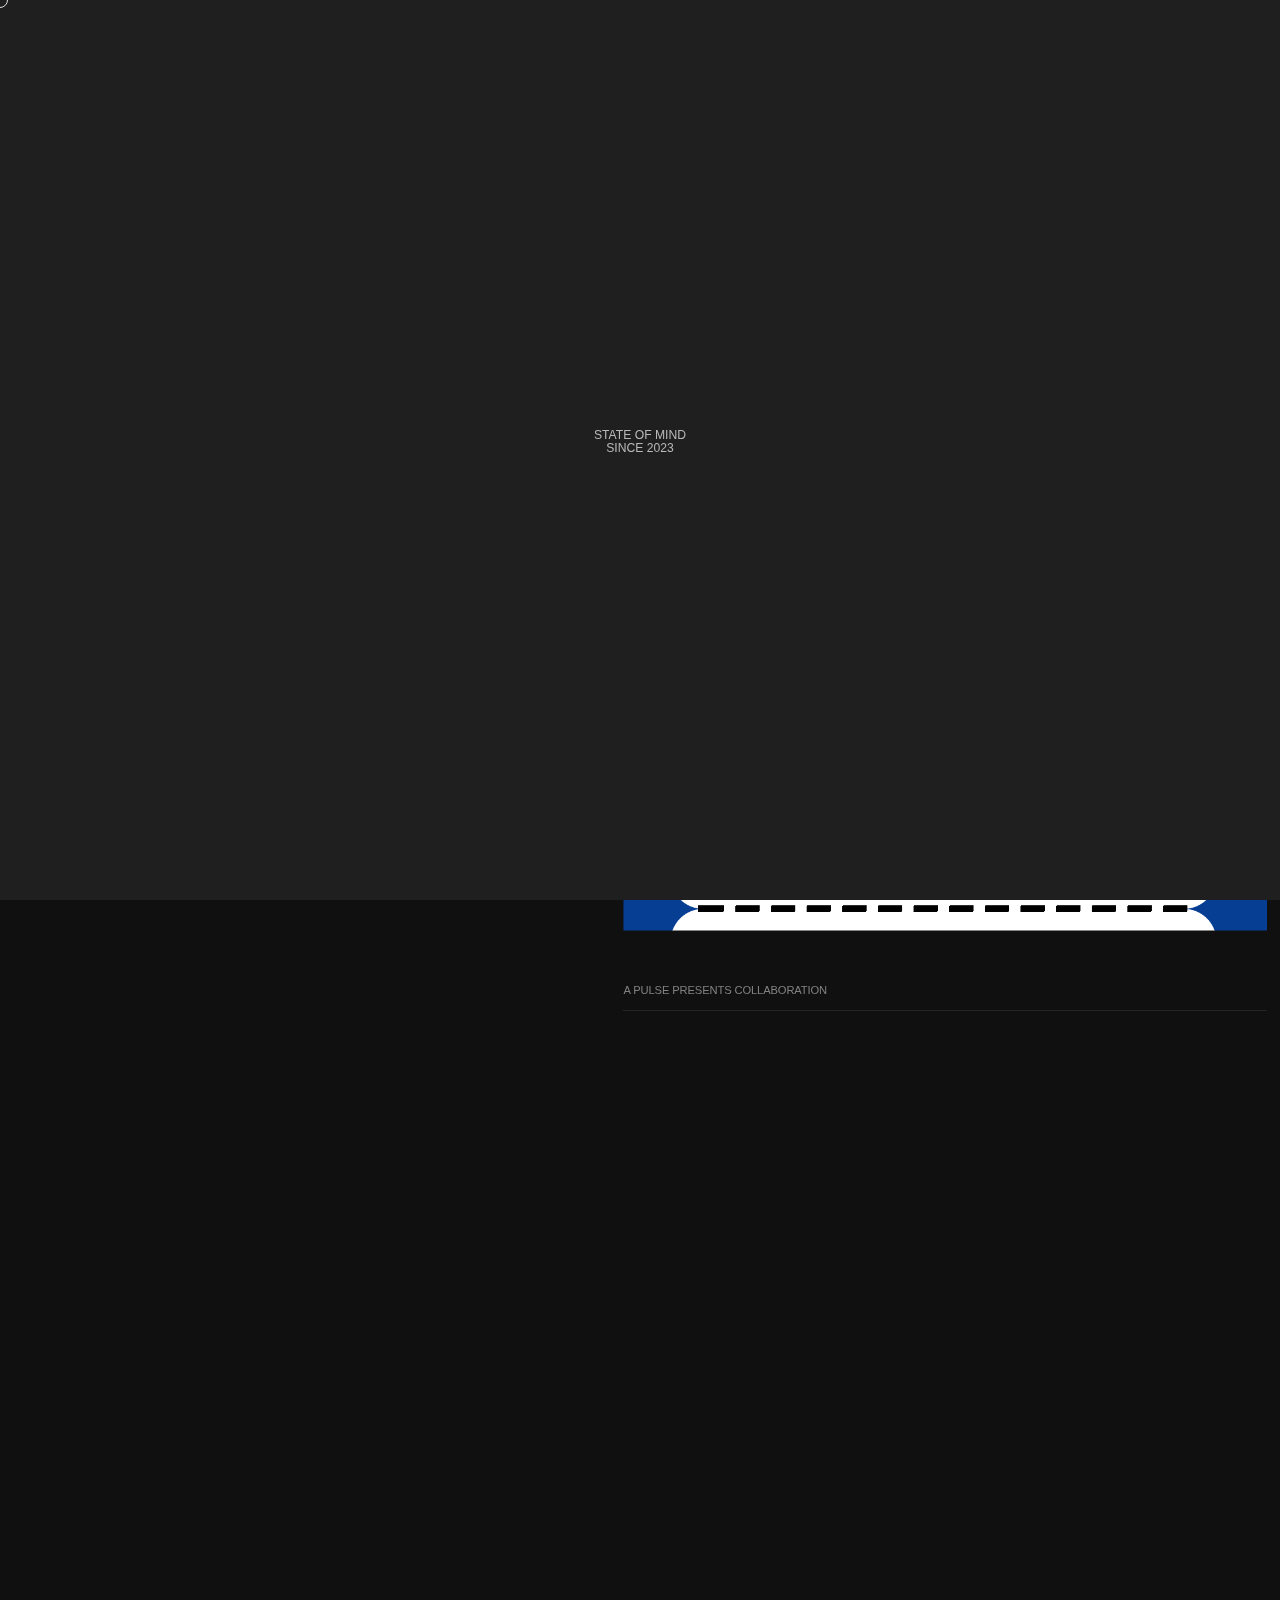
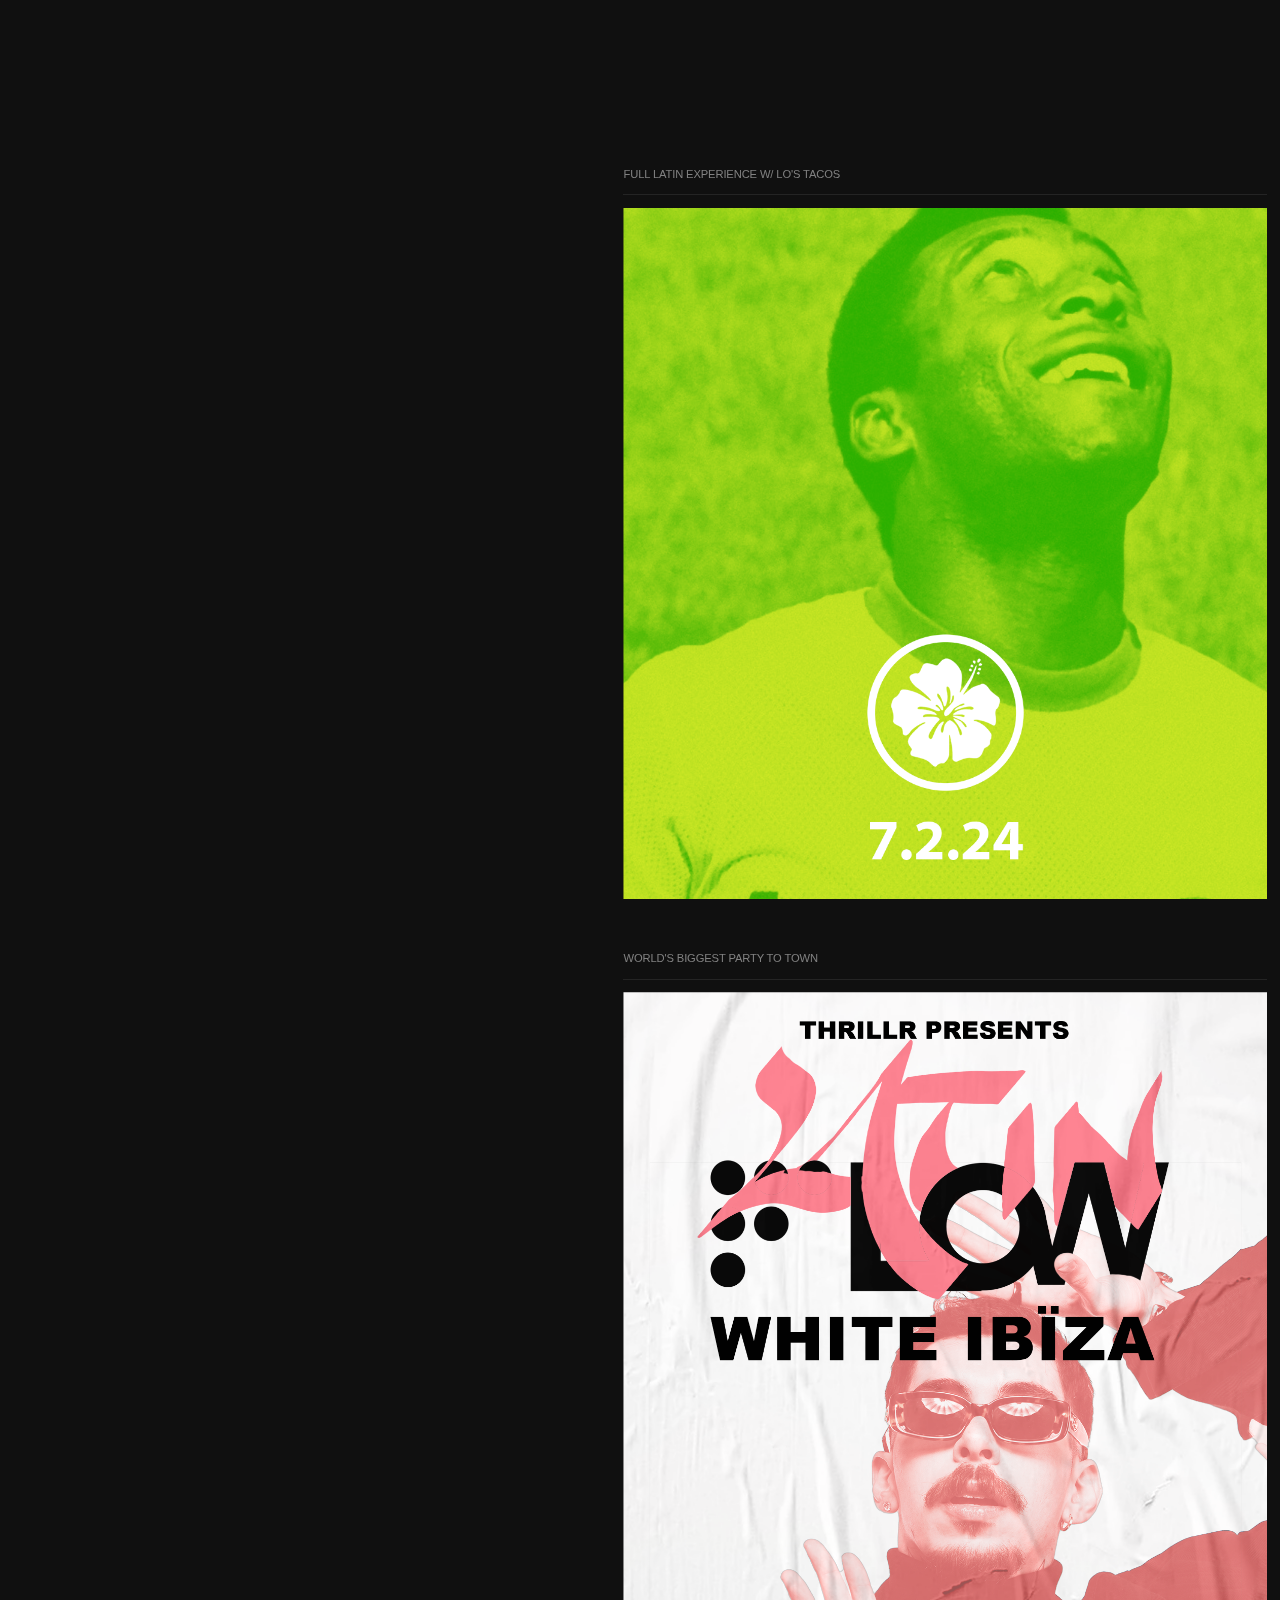
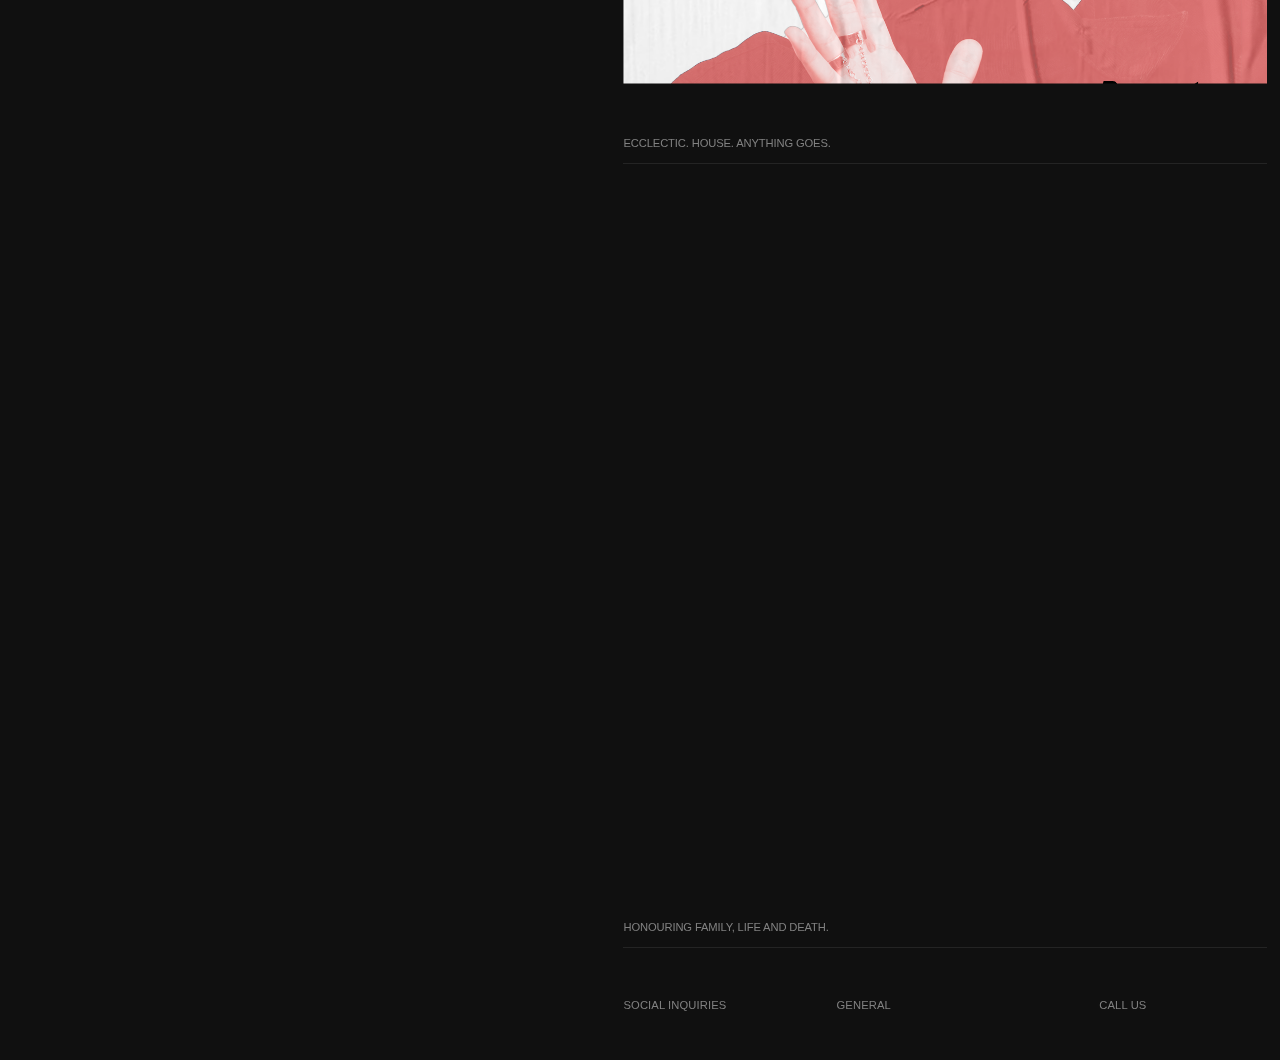
==== commit 12411edf: "new draft" ====
--- a/index.html
+++ b/index.html
@@ -1,6 +1,6 @@
 <!DOCTYPE html><!-- Last Published: Mon Feb 19 2024 12:48:56 GMT+0000 (Coordinated Universal Time) --><html data-wf-domain="www.senseofflow.org" data-wf-page="63640f262fc5ea5c87eb1964" data-wf-site="63640f262fc5ea5751eb1965">
 <!-- Mirrored from www.senseofflow.org/index.html by HTTrack Website Copier/3.x [XR&CO'2014], Wed, 28 Feb 2024 21:41:18 GMT -->
-<head><meta charset="utf-8"/><title>SENSE OF FLOW – An Events Manager &amp; Creative Agency based in St Andrews.</title><meta content="An Events Manager &amp; Creative Agency based in St Andrews.. We combine Identity, Digital Design, Motion Design and Website Development – Specializing in Webflow." name="description"/><meta content="SENSE OF FLOW – An Events Manager &amp; Creative Agency based in St Andrews." property="og:title"/><meta content="An Events Manager &amp; Creative Agency based in St Andrews.. We combine Identity, Digital Design, Motion Design and Website Development – Specializing in Webflow." property="og:description"/><meta content="https://assets-global.website-files.com/63640f262fc5ea5751eb1965/65d276158a6e2bcbcee85085_shareimg.jpg" property="og:image"/><meta content="SENSE OF FLOW – An Events Manager &amp; Creative Agency based in St Andrews." property="twitter:title"/><meta content="An Events Manager &amp; Creative Agency based in St Andrews.. We combine Identity, Digital Design, Motion Design and Website Development – Specializing in Webflow." property="twitter:description"/><meta content="https://assets-global.website-files.com/63640f262fc5ea5751eb1965/65d276158a6e2bcbcee85085_shareimg.jpg" property="twitter:image"/><meta property="og:type" content="website"/><meta content="summary_large_image" name="twitter:card"/><meta content="width=device-width, initial-scale=1" name="viewport"/><link href="../assets-global.website-files.com/63640f262fc5ea5751eb1965/css/newbb.3a86edad6.min.css" rel="stylesheet" type="text/css"/><script type="text/javascript">!function(o,c){var n=c.documentElement,t=" w-mod-";n.className+=t+"js",("ontouchstart"in o||o.DocumentTouch&&c instanceof DocumentTouch)&&(n.className+=t+"touch")}(window,document);</script><link href="assets/senseofflow-favicon.png" rel="shortcut icon" type="image/x-icon"/><link href="../assets-global.website-files.com/63640f262fc5ea5751eb1965/63b442095d63384c8be22035_baseborn56.jpg" rel="apple-touch-icon"/><script type="text/javascript" src="cdn.jsdelivr.net/npm/lozad/dist/lozad.min.js"></script>
+<head><meta charset="utf-8"/><title>SENSE OF FLOW – An Events Manager &amp; Creative Agency based in St Andrews.</title><meta content="An Events Manager &amp; Creative Agency based in St Andrews.. We combine Identity, Digital Design, Motion Design and Website Development – Specializing in Webflow." name="description"/><meta content="SENSE OF FLOW – An Events Manager &amp; Creative Agency based in St Andrews." property="og:title"/><meta content="An Events Manager &amp; Creative Agency based in St Andrews.. We combine Identity, Digital Design, Motion Design and Website Development – Specializing in Webflow." property="og:description"/><meta content="https://assets-global.website-files.com/63640f262fc5ea5751eb1965/65d276158a6e2bcbcee85085_shareimg.jpg" property="og:image"/><meta content="SENSE OF FLOW – An Events Manager &amp; Creative Agency based in St Andrews." property="twitter:title"/><meta content="An Events Manager &amp; Creative Agency based in St Andrews.. We combine Identity, Digital Design, Motion Design and Website Development – Specializing in Webflow." property="twitter:description"/><meta content="https://assets-global.website-files.com/63640f262fc5ea5751eb1965/65d276158a6e2bcbcee85085_shareimg.jpg" property="twitter:image"/><meta property="og:type" content="website"/><meta content="summary_large_image" name="twitter:card"/><meta content="width=device-width, initial-scale=1" name="viewport"/><link href="assets-global.website-files.com/63640f262fc5ea5751eb1965/css/newbb.3a86edad6.min.css" rel="stylesheet" type="text/css"/><script type="text/javascript">!function(o, c){var n=c.documentElement,t=" w-mod-";n.className+=t+"js",("ontouchstart"in o||o.DocumentTouch&&c instanceof DocumentTouch)&&(n.className+=t+"touch")}(window,document);</script><link href="assets/senseofflow-favicon.png" rel="shortcut icon" type="image/x-icon"/><link href="assets-global.website-files.com/63640f262fc5ea5751eb1965/63b442095d63384c8be22035_baseborn56.jpg" rel="apple-touch-icon"/><script type="text/javascript" src="cdn.jsdelivr.net/npm/lozad/dist/lozad.min.js"></script>
 <link href="vjs.zencdn.net/7.8.4/video-js.css" rel="stylesheet">
 
 <style>
@@ -740,7 +740,7 @@
 <source src="#" type="video/mp4">
 </video></div><div class="f-video-embed f-video-embed-scaled w-embed"><video autoplay="" muted="" loop="" height="auto" width="100%" object-fit="cover" playsinline="">
 <source src="#" type="video/mp4">
-</video></div></div></a><link rel="prefetch" href=""/><div class="f-grid-info-holder"><div data-splitting="chars" class="f-case-title-text">Dia de Los Muertos</div><div class="f-services-holder"><div class="f-category-holder"><div>Honouring Family, Life and Death.</div></div></div></div></div></div></div><div class="f-after-cases-holder-2"><div class="contact-info-left"><div class="contact-info-holder first"><div class="about-services-h3-holder contact-page"><h3 class="small-h3">Social Inquiries</h3></div><a href="https://www.instagram.com/latinflowsta/" class="about-services-list-holder contact-page w-inline-block"><div class="about-service-tag-holder"><div class="text-ofh"><div class="about-services-list-text">insta/latinflowsta</div></div></div></a></div><div class="contact-info-holder"><div class="about-services-h3-holder contact-page"><h3 class="small-h3">General</h3></div><a href="mailto:contact@senseofflow.org" class="about-services-list-holder contact-page w-inline-block"><div class="about-service-tag-holder"><div class="text-ofh"><div class="about-services-list-text">contact@senseofflow.org</div></div></div></a></div><div class="contact-info-holder last"><div class="about-services-h3-holder contact-page"><h3 class="small-h3">Call us</h3></div><a href="tel:+32470603933" class="about-services-list-holder contact-page w-inline-block"><div class="about-service-tag-holder"><div class="text-ofh"><div class="about-services-list-text">(+32) 470 60 39 33</div></div></div></a></div></div><div class="contact-info-right f"><div data-splitting="lines" class="small-contact-text">We&#x27;re always looking for amazing people to event with – drop us a mail and you will hear from us as soon as possible.</div></div></div></div><div class="bg-video-holder"><div data-poster-url="https://assets-global.website-files.com/63640f262fc5ea5751eb1965/63be7f3dac4c2a4ca6f4da62_website_reel_5-poster-00001.jpg" data-video-urls="https://assets-global.website-files.com/63640f262fc5ea5751eb1965/63be7f3dac4c2a4ca6f4da62_website_reel_5-transcode.mp4,https://assets-global.website-files.com/63640f262fc5ea5751eb1965/63be7f3dac4c2a4ca6f4da62_website_reel_5-transcode.webm" data-autoplay="true" data-loop="true" data-wf-ignore="true" class="f-bg-video w-background-video w-background-video-atom"><video id="ca0fbefc-46d5-e06f-00c7-75fbbe8bb5cf-video" autoplay="" loop="" style="background-image:url(src/_https_/assets-global.website-files.com/63640f262fc5ea5751eb1965/63be7f3dac4c2a4ca6f4da62_website_reel_5-poster-00001.html)" muted="" playsinline="" data-wf-ignore="true" data-object-fit="cover"><source src="https://assets-global.website-files.com/63640f262fc5ea5751eb1965/63be7f3dac4c2a4ca6f4da62_website_reel_5-transcode.mp4" data-wf-ignore="true"/><source src="https://assets-global.website-files.com/63640f262fc5ea5751eb1965/63be7f3dac4c2a4ca6f4da62_website_reel_5-transcode.webm" data-wf-ignore="true"/></video></div></div><div data-w-id="11dc6da7-7fd9-0492-66f8-5841297e0505" class="f-overlay-scroll"></div></div></div><div class="page-css w-embed"><style>
+</video></div></div></a><link rel="prefetch" href=""/><div class="f-grid-info-holder"><div data-splitting="chars" class="f-case-title-text">Dia de Los Muertos</div><div class="f-services-holder"><div class="f-category-holder"><div>Honouring Family, Life and Death.</div></div></div></div></div></div></div><div class="f-after-cases-holder-2"><div class="contact-info-left"><div class="contact-info-holder first"><div class="about-services-h3-holder contact-page"><h3 class="small-h3">Social Inquiries</h3></div><a href="https://www.instagram.com/latinflowsta/" class="about-services-list-holder contact-page w-inline-block"><div class="about-service-tag-holder"><div class="text-ofh"><div class="about-services-list-text">insta/latinflowsta</div></div></div></a></div><div class="contact-info-holder"><div class="about-services-h3-holder contact-page"><h3 class="small-h3">General</h3></div><a href="mailto:contact@senseofflow.org" class="about-services-list-holder contact-page w-inline-block"><div class="about-service-tag-holder"><div class="text-ofh"><div class="about-services-list-text">contact@senseofflow.org</div></div></div></a></div><div class="contact-info-holder last"><div class="about-services-h3-holder contact-page"><h3 class="small-h3">Call us</h3></div><a href="tel:+32470603933" class="about-services-list-holder contact-page w-inline-block"><div class="about-service-tag-holder"><div class="text-ofh"><div class="about-services-list-text">(+32) 470 60 39 33</div></div></div></a></div></div><div class="contact-info-right f"><div data-splitting="lines" class="small-contact-text">We&#x27;re always looking for amazing people to event with – drop us a mail and you will hear from us as soon as possible.</div></div></div></div><div class="bg-video-holder"><div data-poster-url="https://assets-global.website-files.com/63640f262fc5ea5751eb1965/63be7f3dac4c2a4ca6f4da62_website_reel_5-poster-00001.jpg" data-video-urls="https://assets-global.website-files.com/63640f262fc5ea5751eb1965/63be7f3dac4c2a4ca6f4da62_website_reel_5-transcode.mp4,https://assets-global.website-files.com/63640f262fc5ea5751eb1965/63be7f3dac4c2a4ca6f4da62_website_reel_5-transcode.webm" data-autoplay="true" data-loop="true" data-wf-ignore="true" class="f-bg-video w-background-video w-background-video-atom"><video id="ca0fbefc-46d5-e06f-00c7-75fbbe8bb5cf-video" autoplay="" loop="" style="background-image:url(_https_/assets-global.website-files.com/63640f262fc5ea5751eb1965/63be7f3dac4c2a4ca6f4da62_website_reel_5-poster-00001.html)" muted="" playsinline="" data-wf-ignore="true" data-object-fit="cover"><source src="https://assets-global.website-files.com/63640f262fc5ea5751eb1965/63be7f3dac4c2a4ca6f4da62_website_reel_5-transcode.mp4" data-wf-ignore="true"/><source src="https://assets-global.website-files.com/63640f262fc5ea5751eb1965/63be7f3dac4c2a4ca6f4da62_website_reel_5-transcode.webm" data-wf-ignore="true"/></video></div></div><div data-w-id="11dc6da7-7fd9-0492-66f8-5841297e0505" class="f-overlay-scroll"></div></div></div><div class="page-css w-embed"><style>
 
 .baseborn-logo-text .char:nth-child(6) {
     left: 0.15vw;
@@ -1174,7 +1174,7 @@
   }
 }
 
-</style></div><div id="progress_bar" class="progress_bar"><div id="bar_percentage" class="bar_percentage"></div></div></div></div></div></div><div class="cursor cursor-small"></div><script src="d3e54v103j8qbb.cloudfront.net/js/jquery-3.5.1.min.dc5e7f18c8a3b9.js?site=63640f262fc5ea5751eb1965" type="text/javascript" integrity="sha256-9/aliU8dGd2tb6OSsuzixeV4y/faTqgFtohetphbbj0=" crossorigin="anonymous"></script><script src="../assets-global.website-files.com/63640f262fc5ea5751eb1965/js/newbb.b3b163694.js" type="text/javascript"></script><script
+</style></div><div id="progress_bar" class="progress_bar"><div id="bar_percentage" class="bar_percentage"></div></div></div></div></div></div><div class="cursor cursor-small"></div><script src="d3e54v103j8qbb.cloudfront.net/js/jquery-3.5.1.min.dc5e7f18c8a3b9.js?site=63640f262fc5ea5751eb1965" type="text/javascript" integrity="sha256-9/aliU8dGd2tb6OSsuzixeV4y/faTqgFtohetphbbj0=" crossorigin="anonymous"></script><script src="assets-global.website-files.com/63640f262fc5ea5751eb1965/js/newbb.b3b163694.js" type="text/javascript"></script><script
   async
   src="cdn.jsdelivr.net/npm/vanilla-lazyload@16.1.0/dist/lazyload.min.js"
 ></script>
--- a/assets-global.website-files.com/63640f262fc5ea5751eb1965/css/newbb.3a86edad6.min.css
+++ b/assets-global.website-files.com/63640f262fc5ea5751eb1965/css/newbb.3a86edad6.min.css
@@ -0,0 +1,36 @@
+html{-ms-text-size-adjust:100%;-webkit-text-size-adjust:100%;font-family:sans-serif}body{margin:0}article,aside,details,figcaption,figure,footer,header,hgroup,main,menu,nav,section,summary{display:block}audio,canvas,progress,video{vertical-align:baseline;display:inline-block}audio:not([controls]){height:0;display:none}[hidden],template{display:none}a{background-color:transparent}a:active,a:hover{outline:0}abbr[title]{border-bottom:1px dotted}b,strong{font-weight:700}dfn{font-style:italic}h1{margin:.67em 0;font-size:2em}mark{color:#000;background:#ff0}small{font-size:80%}sub,sup{vertical-align:baseline;font-size:75%;line-height:0;position:relative}sup{top:-.5em}sub{bottom:-.25em}img{border:0}svg:not(:root){overflow:hidden}figure{margin:1em 40px}hr{box-sizing:content-box;height:0}pre{overflow:auto}code,kbd,pre,samp{font-family:monospace;font-size:1em}button,input,optgroup,select,textarea{color:inherit;font:inherit;margin:0}button{overflow:visible}button,select{text-transform:none}button,html input[type=button],input[type=reset]{-webkit-appearance:button;cursor:pointer}button[disabled],html input[disabled]{cursor:default}button::-moz-focus-inner,input::-moz-focus-inner{border:0;padding:0}input{line-height:normal}input[type=checkbox],input[type=radio]{box-sizing:border-box;padding:0}input[type=number]::-webkit-inner-spin-button,input[type=number]::-webkit-outer-spin-button{height:auto}input[type=search]{-webkit-appearance:none}input[type=search]::-webkit-search-cancel-button,input[type=search]::-webkit-search-decoration{-webkit-appearance:none}fieldset{border:1px solid silver;margin:0 2px;padding:.35em .625em .75em}legend{border:0;padding:0}textarea{overflow:auto}optgroup{font-weight:700}table{border-collapse:collapse;border-spacing:0}td,th{padding:0}@font-face{font-family:webflow-icons;src:url([data-uri])format("truetype");font-weight:400;font-style:normal}[class^=w-icon-],[class*=\ w-icon-]{speak:none;font-variant:normal;text-transform:none;-webkit-font-smoothing:antialiased;-moz-osx-font-smoothing:grayscale;font-style:normal;font-weight:400;line-height:1;font-family:webflow-icons!important}.w-icon-slider-right:before{content:""}.w-icon-slider-left:before{content:""}.w-icon-nav-menu:before{content:""}.w-icon-arrow-down:before,.w-icon-dropdown-toggle:before{content:""}.w-icon-file-upload-remove:before{content:""}.w-icon-file-upload-icon:before{content:""}*{box-sizing:border-box}html{height:100%}body{min-height:100%;color:#333;background-color:#fff;margin:0;font-family:Arial,sans-serif;font-size:14px;line-height:20px}img{max-width:100%;vertical-align:middle;display:inline-block}html.w-mod-touch *{background-attachment:scroll!important}.w-block{display:block}.w-inline-block{max-width:100%;display:inline-block}.w-clearfix:before,.w-clearfix:after{content:" ";grid-area:1/1/2/2;display:table}.w-clearfix:after{clear:both}.w-hidden{display:none}.w-button{color:#fff;line-height:inherit;cursor:pointer;background-color:#3898ec;border:0;border-radius:0;padding:9px 15px;text-decoration:none;display:inline-block}input.w-button{-webkit-appearance:button}html[data-w-dynpage] [data-w-cloak]{color:transparent!important}.w-code-block{margin:unset}pre.w-code-block code{all:inherit}.w-webflow-badge,.w-webflow-badge *{z-index:auto;visibility:visible;box-sizing:border-box;width:auto;height:auto;max-height:none;max-width:none;min-height:0;min-width:0;float:none;clear:none;box-shadow:none;opacity:1;direction:ltr;font-family:inherit;font-weight:inherit;color:inherit;font-size:inherit;line-height:inherit;font-style:inherit;font-variant:inherit;text-align:inherit;letter-spacing:inherit;-webkit-text-decoration:inherit;text-decoration:inherit;text-indent:0;text-transform:inherit;text-shadow:none;font-smoothing:auto;vertical-align:baseline;cursor:inherit;white-space:inherit;word-break:normal;word-spacing:normal;word-wrap:normal;background:0 0;border:0 transparent;border-radius:0;margin:0;padding:0;list-style-type:disc;transition:none;display:block;position:static;top:auto;bottom:auto;left:auto;right:auto;overflow:visible;transform:none}.w-webflow-badge{white-space:nowrap;cursor:pointer;box-shadow:0 0 0 1px rgba(0,0,0,.1),0 1px 3px rgba(0,0,0,.1);visibility:visible!important;z-index:2147483647!important;color:#aaadb0!important;opacity:1!important;width:auto!important;height:auto!important;background-color:#fff!important;border-radius:3px!important;margin:0!important;padding:6px!important;font-size:12px!important;line-height:14px!important;text-decoration:none!important;display:inline-block!important;position:fixed!important;top:auto!important;bottom:12px!important;left:auto!important;right:12px!important;overflow:visible!important;transform:none!important}.w-webflow-badge>img{visibility:visible!important;opacity:1!important;vertical-align:middle!important;display:inline-block!important}h1,h2,h3,h4,h5,h6{margin-bottom:10px;font-weight:700}h1{margin-top:20px;font-size:38px;line-height:44px}h2{margin-top:20px;font-size:32px;line-height:36px}h3{margin-top:20px;font-size:24px;line-height:30px}h4{margin-top:10px;font-size:18px;line-height:24px}h5{margin-top:10px;font-size:14px;line-height:20px}h6{margin-top:10px;font-size:12px;line-height:18px}p{margin-top:0;margin-bottom:10px}blockquote{border-left:5px solid #e2e2e2;margin:0 0 10px;padding:10px 20px;font-size:18px;line-height:22px}figure{margin:0 0 10px}figcaption{text-align:center;margin-top:5px}ul,ol{margin-top:0;margin-bottom:10px;padding-left:40px}.w-list-unstyled{padding-left:0;list-style:none}.w-embed:before,.w-embed:after{content:" ";grid-area:1/1/2/2;display:table}.w-embed:after{clear:both}.w-video{width:100%;padding:0;position:relative}.w-video iframe,.w-video object,.w-video embed{width:100%;height:100%;border:none;position:absolute;top:0;left:0}fieldset{border:0;margin:0;padding:0}button,[type=button],[type=reset]{cursor:pointer;-webkit-appearance:button;border:0}.w-form{margin:0 0 15px}.w-form-done{text-align:center;background-color:#ddd;padding:20px;display:none}.w-form-fail{background-color:#ffdede;margin-top:10px;padding:10px;display:none}label{margin-bottom:5px;font-weight:700;display:block}.w-input,.w-select{width:100%;height:38px;color:#333;vertical-align:middle;background-color:#fff;border:1px solid #ccc;margin-bottom:10px;padding:8px 12px;font-size:14px;line-height:1.42857;display:block}.w-input:-moz-placeholder,.w-select:-moz-placeholder{color:#999}.w-input::-moz-placeholder,.w-select::-moz-placeholder{color:#999;opacity:1}.w-input::-webkit-input-placeholder,.w-select::-webkit-input-placeholder{color:#999}.w-input:focus,.w-select:focus{border-color:#3898ec;outline:0}.w-input[disabled],.w-select[disabled],.w-input[readonly],.w-select[readonly],fieldset[disabled] .w-input,fieldset[disabled] .w-select{cursor:not-allowed}.w-input[disabled]:not(.w-input-disabled),.w-select[disabled]:not(.w-input-disabled),.w-input[readonly],.w-select[readonly],fieldset[disabled]:not(.w-input-disabled) .w-input,fieldset[disabled]:not(.w-input-disabled) .w-select{background-color:#eee}textarea.w-input,textarea.w-select{height:auto}.w-select{background-color:#f3f3f3}.w-select[multiple]{height:auto}.w-form-label{cursor:pointer;margin-bottom:0;font-weight:400;display:inline-block}.w-radio{margin-bottom:5px;padding-left:20px;display:block}.w-radio:before,.w-radio:after{content:" ";grid-area:1/1/2/2;display:table}.w-radio:after{clear:both}.w-radio-input{float:left;margin:3px 0 0 -20px;line-height:normal}.w-file-upload{margin-bottom:10px;display:block}.w-file-upload-input{width:.1px;height:.1px;opacity:0;z-index:-100;position:absolute;overflow:hidden}.w-file-upload-default,.w-file-upload-uploading,.w-file-upload-success{color:#333;display:inline-block}.w-file-upload-error{margin-top:10px;display:block}.w-file-upload-default.w-hidden,.w-file-upload-uploading.w-hidden,.w-file-upload-error.w-hidden,.w-file-upload-success.w-hidden{display:none}.w-file-upload-uploading-btn{cursor:pointer;background-color:#fafafa;border:1px solid #ccc;margin:0;padding:8px 12px;font-size:14px;font-weight:400;display:flex}.w-file-upload-file{background-color:#fafafa;border:1px solid #ccc;flex-grow:1;justify-content:space-between;margin:0;padding:8px 9px 8px 11px;display:flex}.w-file-upload-file-name{font-size:14px;font-weight:400;display:block}.w-file-remove-link{width:auto;height:auto;cursor:pointer;margin-top:3px;margin-left:10px;padding:3px;display:block}.w-icon-file-upload-remove{margin:auto;font-size:10px}.w-file-upload-error-msg{color:#ea384c;padding:2px 0;display:inline-block}.w-file-upload-info{padding:0 12px;line-height:38px;display:inline-block}.w-file-upload-label{cursor:pointer;background-color:#fafafa;border:1px solid #ccc;margin:0;padding:8px 12px;font-size:14px;font-weight:400;display:inline-block}.w-icon-file-upload-icon,.w-icon-file-upload-uploading{width:20px;margin-right:8px;display:inline-block}.w-icon-file-upload-uploading{height:20px}.w-container{max-width:940px;margin-left:auto;margin-right:auto}.w-container:before,.w-container:after{content:" ";grid-area:1/1/2/2;display:table}.w-container:after{clear:both}.w-container .w-row{margin-left:-10px;margin-right:-10px}.w-row:before,.w-row:after{content:" ";grid-area:1/1/2/2;display:table}.w-row:after{clear:both}.w-row .w-row{margin-left:0;margin-right:0}.w-col{float:left;width:100%;min-height:1px;padding-left:10px;padding-right:10px;position:relative}.w-col .w-col{padding-left:0;padding-right:0}.w-col-1{width:8.33333%}.w-col-2{width:16.6667%}.w-col-3{width:25%}.w-col-4{width:33.3333%}.w-col-5{width:41.6667%}.w-col-6{width:50%}.w-col-7{width:58.3333%}.w-col-8{width:66.6667%}.w-col-9{width:75%}.w-col-10{width:83.3333%}.w-col-11{width:91.6667%}.w-col-12{width:100%}.w-hidden-main{display:none!important}@media screen and (max-width:991px){.w-container{max-width:728px}.w-hidden-main{display:inherit!important}.w-hidden-medium{display:none!important}.w-col-medium-1{width:8.33333%}.w-col-medium-2{width:16.6667%}.w-col-medium-3{width:25%}.w-col-medium-4{width:33.3333%}.w-col-medium-5{width:41.6667%}.w-col-medium-6{width:50%}.w-col-medium-7{width:58.3333%}.w-col-medium-8{width:66.6667%}.w-col-medium-9{width:75%}.w-col-medium-10{width:83.3333%}.w-col-medium-11{width:91.6667%}.w-col-medium-12{width:100%}.w-col-stack{width:100%;left:auto;right:auto}}@media screen and (max-width:767px){.w-hidden-main,.w-hidden-medium{display:inherit!important}.w-hidden-small{display:none!important}.w-row,.w-container .w-row{margin-left:0;margin-right:0}.w-col{width:100%;left:auto;right:auto}.w-col-small-1{width:8.33333%}.w-col-small-2{width:16.6667%}.w-col-small-3{width:25%}.w-col-small-4{width:33.3333%}.w-col-small-5{width:41.6667%}.w-col-small-6{width:50%}.w-col-small-7{width:58.3333%}.w-col-small-8{width:66.6667%}.w-col-small-9{width:75%}.w-col-small-10{width:83.3333%}.w-col-small-11{width:91.6667%}.w-col-small-12{width:100%}}@media screen and (max-width:479px){.w-container{max-width:none}.w-hidden-main,.w-hidden-medium,.w-hidden-small{display:inherit!important}.w-hidden-tiny{display:none!important}.w-col{width:100%}.w-col-tiny-1{width:8.33333%}.w-col-tiny-2{width:16.6667%}.w-col-tiny-3{width:25%}.w-col-tiny-4{width:33.3333%}.w-col-tiny-5{width:41.6667%}.w-col-tiny-6{width:50%}.w-col-tiny-7{width:58.3333%}.w-col-tiny-8{width:66.6667%}.w-col-tiny-9{width:75%}.w-col-tiny-10{width:83.3333%}.w-col-tiny-11{width:91.6667%}.w-col-tiny-12{width:100%}}.w-widget{position:relative}.w-widget-map{width:100%;height:400px}.w-widget-map label{width:auto;display:inline}.w-widget-map img{max-width:inherit}.w-widget-map .gm-style-iw{text-align:center}.w-widget-map .gm-style-iw>button{display:none!important}.w-widget-twitter{overflow:hidden}.w-widget-twitter-count-shim{vertical-align:top;width:28px;height:20px;text-align:center;background:#fff;border:1px solid #758696;border-radius:3px;display:inline-block;position:relative}.w-widget-twitter-count-shim *{pointer-events:none;-webkit-user-select:none;-ms-user-select:none;user-select:none}.w-widget-twitter-count-shim .w-widget-twitter-count-inner{text-align:center;color:#999;font-family:serif;font-size:15px;line-height:12px;position:relative}.w-widget-twitter-count-shim .w-widget-twitter-count-clear{display:block;position:relative}.w-widget-twitter-count-shim.w--large{width:36px;height:28px}.w-widget-twitter-count-shim.w--large .w-widget-twitter-count-inner{font-size:18px;line-height:18px}.w-widget-twitter-count-shim:not(.w--vertical){margin-left:5px;margin-right:8px}.w-widget-twitter-count-shim:not(.w--vertical).w--large{margin-left:6px}.w-widget-twitter-count-shim:not(.w--vertical):before,.w-widget-twitter-count-shim:not(.w--vertical):after{content:" ";height:0;width:0;pointer-events:none;border:solid transparent;position:absolute;top:50%;left:0}.w-widget-twitter-count-shim:not(.w--vertical):before{border-width:4px;border-color:rgba(117,134,150,0) #5d6c7b rgba(117,134,150,0) rgba(117,134,150,0);margin-top:-4px;margin-left:-9px}.w-widget-twitter-count-shim:not(.w--vertical).w--large:before{border-width:5px;margin-top:-5px;margin-left:-10px}.w-widget-twitter-count-shim:not(.w--vertical):after{border-width:4px;border-color:rgba(255,255,255,0) #fff rgba(255,255,255,0) rgba(255,255,255,0);margin-top:-4px;margin-left:-8px}.w-widget-twitter-count-shim:not(.w--vertical).w--large:after{border-width:5px;margin-top:-5px;margin-left:-9px}.w-widget-twitter-count-shim.w--vertical{width:61px;height:33px;margin-bottom:8px}.w-widget-twitter-count-shim.w--vertical:before,.w-widget-twitter-count-shim.w--vertical:after{content:" ";height:0;width:0;pointer-events:none;border:solid transparent;position:absolute;top:100%;left:50%}.w-widget-twitter-count-shim.w--vertical:before{border-width:5px;border-color:#5d6c7b rgba(117,134,150,0) rgba(117,134,150,0);margin-left:-5px}.w-widget-twitter-count-shim.w--vertical:after{border-width:4px;border-color:#fff rgba(255,255,255,0) rgba(255,255,255,0);margin-left:-4px}.w-widget-twitter-count-shim.w--vertical .w-widget-twitter-count-inner{font-size:18px;line-height:22px}.w-widget-twitter-count-shim.w--vertical.w--large{width:76px}.w-background-video{height:500px;color:#fff;position:relative;overflow:hidden}.w-background-video>video{width:100%;height:100%;object-fit:cover;z-index:-100;background-position:50%;background-size:cover;margin:auto;position:absolute;top:-100%;bottom:-100%;left:-100%;right:-100%}.w-background-video>video::-webkit-media-controls-start-playback-button{-webkit-appearance:none;display:none!important}.w-background-video--control{background-color:transparent;padding:0;position:absolute;bottom:1em;right:1em}.w-background-video--control>[hidden]{display:none!important}.w-slider{height:300px;text-align:center;clear:both;-webkit-tap-highlight-color:transparent;tap-highlight-color:transparent;background:#ddd;position:relative}.w-slider-mask{z-index:1;height:100%;white-space:nowrap;display:block;position:relative;left:0;right:0;overflow:hidden}.w-slide{vertical-align:top;width:100%;height:100%;white-space:normal;text-align:left;display:inline-block;position:relative}.w-slider-nav{z-index:2;height:40px;text-align:center;-webkit-tap-highlight-color:transparent;tap-highlight-color:transparent;margin:auto;padding-top:10px;position:absolute;top:auto;bottom:0;left:0;right:0}.w-slider-nav.w-round>div{border-radius:100%}.w-slider-nav.w-num>div{width:auto;height:auto;font-size:inherit;line-height:inherit;padding:.2em .5em}.w-slider-nav.w-shadow>div{box-shadow:0 0 3px rgba(51,51,51,.4)}.w-slider-nav-invert{color:#fff}.w-slider-nav-invert>div{background-color:rgba(34,34,34,.4)}.w-slider-nav-invert>div.w-active{background-color:#222}.w-slider-dot{width:1em;height:1em;cursor:pointer;background-color:rgba(255,255,255,.4);margin:0 3px .5em;transition:background-color .1s,color .1s;display:inline-block;position:relative}.w-slider-dot.w-active{background-color:#fff}.w-slider-dot:focus{outline:none;box-shadow:0 0 0 2px #fff}.w-slider-dot:focus.w-active{box-shadow:none}.w-slider-arrow-left,.w-slider-arrow-right{width:80px;cursor:pointer;color:#fff;-webkit-tap-highlight-color:transparent;tap-highlight-color:transparent;-webkit-user-select:none;-ms-user-select:none;user-select:none;margin:auto;font-size:40px;position:absolute;top:0;bottom:0;left:0;right:0;overflow:hidden}.w-slider-arrow-left [class^=w-icon-],.w-slider-arrow-right [class^=w-icon-],.w-slider-arrow-left [class*=\ w-icon-],.w-slider-arrow-right [class*=\ w-icon-]{position:absolute}.w-slider-arrow-left:focus,.w-slider-arrow-right:focus{outline:0}.w-slider-arrow-left{z-index:3;right:auto}.w-slider-arrow-right{z-index:4;left:auto}.w-icon-slider-left,.w-icon-slider-right{width:1em;height:1em;margin:auto;top:0;bottom:0;left:0;right:0}.w-slider-aria-label{clip:rect(0 0 0 0);height:1px;width:1px;border:0;margin:-1px;padding:0;position:absolute;overflow:hidden}.w-slider-force-show{display:block!important}.w-dropdown{text-align:left;z-index:900;margin-left:auto;margin-right:auto;display:inline-block;position:relative}.w-dropdown-btn,.w-dropdown-toggle,.w-dropdown-link{vertical-align:top;color:#222;text-align:left;white-space:nowrap;margin-left:auto;margin-right:auto;padding:20px;text-decoration:none;position:relative}.w-dropdown-toggle{-webkit-user-select:none;-ms-user-select:none;user-select:none;cursor:pointer;padding-right:40px;display:inline-block}.w-dropdown-toggle:focus{outline:0}.w-icon-dropdown-toggle{width:1em;height:1em;margin:auto 20px auto auto;position:absolute;top:0;bottom:0;right:0}.w-dropdown-list{min-width:100%;background:#ddd;display:none;position:absolute}.w-dropdown-list.w--open{display:block}.w-dropdown-link{color:#222;padding:10px 20px;display:block}.w-dropdown-link.w--current{color:#0082f3}.w-dropdown-link:focus{outline:0}@media screen and (max-width:767px){.w-nav-brand{padding-left:10px}}.w-lightbox-backdrop{cursor:auto;letter-spacing:normal;text-indent:0;text-shadow:none;text-transform:none;visibility:visible;white-space:normal;word-break:normal;word-spacing:normal;word-wrap:normal;color:#fff;text-align:center;z-index:2000;opacity:0;-webkit-user-select:none;-moz-user-select:none;-webkit-tap-highlight-color:transparent;background:rgba(0,0,0,.9);outline:0;font-family:Helvetica Neue,Helvetica,Ubuntu,Segoe UI,Verdana,sans-serif;font-size:17px;font-style:normal;font-weight:300;line-height:1.2;list-style:disc;position:fixed;top:0;bottom:0;left:0;right:0;-webkit-transform:translate(0)}.w-lightbox-backdrop,.w-lightbox-container{height:100%;-webkit-overflow-scrolling:touch;overflow:auto}.w-lightbox-content{height:100vh;position:relative;overflow:hidden}.w-lightbox-view{width:100vw;height:100vh;opacity:0;position:absolute}.w-lightbox-view:before{content:"";height:100vh}.w-lightbox-group,.w-lightbox-group .w-lightbox-view,.w-lightbox-group .w-lightbox-view:before{height:86vh}.w-lightbox-frame,.w-lightbox-view:before{vertical-align:middle;display:inline-block}.w-lightbox-figure{margin:0;position:relative}.w-lightbox-group .w-lightbox-figure{cursor:pointer}.w-lightbox-img{width:auto;height:auto;max-width:none}.w-lightbox-image{float:none;max-width:100vw;max-height:100vh;display:block}.w-lightbox-group .w-lightbox-image{max-height:86vh}.w-lightbox-caption{text-align:left;text-overflow:ellipsis;white-space:nowrap;background:rgba(0,0,0,.4);padding:.5em 1em;position:absolute;bottom:0;left:0;right:0;overflow:hidden}.w-lightbox-embed{width:100%;height:100%;position:absolute;top:0;bottom:0;left:0;right:0}.w-lightbox-control{width:4em;cursor:pointer;background-position:50%;background-repeat:no-repeat;background-size:24px;transition:all .3s;position:absolute;top:0}.w-lightbox-left{background-image:url([data-uri]);display:none;bottom:0;left:0}.w-lightbox-right{background-image:url([data-uri]);display:none;bottom:0;right:0}.w-lightbox-close{height:2.6em;background-image:url([data-uri]);background-size:18px;right:0}.w-lightbox-strip{white-space:nowrap;padding:0 1vh;line-height:0;position:absolute;bottom:0;left:0;right:0;overflow-x:auto;overflow-y:hidden}.w-lightbox-item{width:10vh;box-sizing:content-box;cursor:pointer;padding:2vh 1vh;display:inline-block;-webkit-transform:translate(0,0)}.w-lightbox-active{opacity:.3}.w-lightbox-thumbnail{height:10vh;background:#222;position:relative;overflow:hidden}.w-lightbox-thumbnail-image{position:absolute;top:0;left:0}.w-lightbox-thumbnail .w-lightbox-tall{width:100%;top:50%;transform:translateY(-50%)}.w-lightbox-thumbnail .w-lightbox-wide{height:100%;left:50%;transform:translate(-50%)}.w-lightbox-spinner{box-sizing:border-box;width:40px;height:40px;border:5px solid rgba(0,0,0,.4);border-radius:50%;margin-top:-20px;margin-left:-20px;animation:.8s linear infinite spin;position:absolute;top:50%;left:50%}.w-lightbox-spinner:after{content:"";border:3px solid transparent;border-bottom-color:#fff;border-radius:50%;position:absolute;top:-4px;bottom:-4px;left:-4px;right:-4px}.w-lightbox-hide{display:none}.w-lightbox-noscroll{overflow:hidden}@media (min-width:768px){.w-lightbox-content{height:96vh;margin-top:2vh}.w-lightbox-view,.w-lightbox-view:before{height:96vh}.w-lightbox-group,.w-lightbox-group .w-lightbox-view,.w-lightbox-group .w-lightbox-view:before{height:84vh}.w-lightbox-image{max-width:96vw;max-height:96vh}.w-lightbox-group .w-lightbox-image{max-width:82.3vw;max-height:84vh}.w-lightbox-left,.w-lightbox-right{opacity:.5;display:block}.w-lightbox-close{opacity:.8}.w-lightbox-control:hover{opacity:1}}.w-lightbox-inactive,.w-lightbox-inactive:hover{opacity:0}.w-richtext:before,.w-richtext:after{content:" ";grid-area:1/1/2/2;display:table}.w-richtext:after{clear:both}.w-richtext[contenteditable=true]:before,.w-richtext[contenteditable=true]:after{white-space:initial}.w-richtext ol,.w-richtext ul{overflow:hidden}.w-richtext .w-richtext-figure-selected.w-richtext-figure-type-video div:after,.w-richtext .w-richtext-figure-selected[data-rt-type=video] div:after,.w-richtext .w-richtext-figure-selected.w-richtext-figure-type-image div,.w-richtext .w-richtext-figure-selected[data-rt-type=image] div{outline:2px solid #2895f7}.w-richtext figure.w-richtext-figure-type-video>div:after,.w-richtext figure[data-rt-type=video]>div:after{content:"";display:none;position:absolute;top:0;bottom:0;left:0;right:0}.w-richtext figure{max-width:60%;position:relative}.w-richtext figure>div:before{cursor:default!important}.w-richtext figure img{width:100%}.w-richtext figure figcaption.w-richtext-figcaption-placeholder{opacity:.6}.w-richtext figure div{color:transparent;font-size:0}.w-richtext figure.w-richtext-figure-type-image,.w-richtext figure[data-rt-type=image]{display:table}.w-richtext figure.w-richtext-figure-type-image>div,.w-richtext figure[data-rt-type=image]>div{display:inline-block}.w-richtext figure.w-richtext-figure-type-image>figcaption,.w-richtext figure[data-rt-type=image]>figcaption{caption-side:bottom;display:table-caption}.w-richtext figure.w-richtext-figure-type-video,.w-richtext figure[data-rt-type=video]{width:60%;height:0}.w-richtext figure.w-richtext-figure-type-video iframe,.w-richtext figure[data-rt-type=video] iframe{width:100%;height:100%;position:absolute;top:0;left:0}.w-richtext figure.w-richtext-figure-type-video>div,.w-richtext figure[data-rt-type=video]>div{width:100%}.w-richtext figure.w-richtext-align-center{clear:both;margin-left:auto;margin-right:auto}.w-richtext figure.w-richtext-align-center.w-richtext-figure-type-image>div,.w-richtext figure.w-richtext-align-center[data-rt-type=image]>div{max-width:100%}.w-richtext figure.w-richtext-align-normal{clear:both}.w-richtext figure.w-richtext-align-fullwidth{width:100%;max-width:100%;text-align:center;clear:both;margin-left:auto;margin-right:auto;display:block}.w-richtext figure.w-richtext-align-fullwidth>div{padding-bottom:inherit;display:inline-block}.w-richtext figure.w-richtext-align-fullwidth>figcaption{display:block}.w-richtext figure.w-richtext-align-floatleft{float:left;clear:none;margin-right:15px}.w-richtext figure.w-richtext-align-floatright{float:right;clear:none;margin-left:15px}.w-nav{z-index:1000;background:#ddd;position:relative}.w-nav:before,.w-nav:after{content:" ";grid-area:1/1/2/2;display:table}.w-nav:after{clear:both}.w-nav-brand{float:left;color:#333;text-decoration:none;position:relative}.w-nav-link{vertical-align:top;color:#222;text-align:left;margin-left:auto;margin-right:auto;padding:20px;text-decoration:none;display:inline-block;position:relative}.w-nav-link.w--current{color:#0082f3}.w-nav-menu{float:right;position:relative}[data-nav-menu-open]{text-align:center;min-width:200px;background:#c8c8c8;position:absolute;top:100%;left:0;right:0;overflow:visible;display:block!important}.w--nav-link-open{display:block;position:relative}.w-nav-overlay{width:100%;display:none;position:absolute;top:100%;left:0;right:0;overflow:hidden}.w-nav-overlay [data-nav-menu-open]{top:0}.w-nav[data-animation=over-left] .w-nav-overlay{width:auto}.w-nav[data-animation=over-left] .w-nav-overlay,.w-nav[data-animation=over-left] [data-nav-menu-open]{z-index:1;top:0;right:auto}.w-nav[data-animation=over-right] .w-nav-overlay{width:auto}.w-nav[data-animation=over-right] .w-nav-overlay,.w-nav[data-animation=over-right] [data-nav-menu-open]{z-index:1;top:0;left:auto}.w-nav-button{float:right;cursor:pointer;-webkit-tap-highlight-color:transparent;tap-highlight-color:transparent;-webkit-user-select:none;-ms-user-select:none;user-select:none;padding:18px;font-size:24px;display:none;position:relative}.w-nav-button:focus{outline:0}.w-nav-button.w--open{color:#fff;background-color:#c8c8c8}.w-nav[data-collapse=all] .w-nav-menu{display:none}.w-nav[data-collapse=all] .w-nav-button,.w--nav-dropdown-open,.w--nav-dropdown-toggle-open{display:block}.w--nav-dropdown-list-open{position:static}@media screen and (max-width:991px){.w-nav[data-collapse=medium] .w-nav-menu{display:none}.w-nav[data-collapse=medium] .w-nav-button{display:block}}@media screen and (max-width:767px){.w-nav[data-collapse=small] .w-nav-menu{display:none}.w-nav[data-collapse=small] .w-nav-button{display:block}.w-nav-brand{padding-left:10px}}@media screen and (max-width:479px){.w-nav[data-collapse=tiny] .w-nav-menu{display:none}.w-nav[data-collapse=tiny] .w-nav-button{display:block}}.w-tabs{position:relative}.w-tabs:before,.w-tabs:after{content:" ";grid-area:1/1/2/2;display:table}.w-tabs:after{clear:both}.w-tab-menu{position:relative}.w-tab-link{vertical-align:top;text-align:left;cursor:pointer;color:#222;background-color:#ddd;padding:9px 30px;text-decoration:none;display:inline-block;position:relative}.w-tab-link.w--current{background-color:#c8c8c8}.w-tab-link:focus{outline:0}.w-tab-content{display:block;position:relative;overflow:hidden}.w-tab-pane{display:none;position:relative}.w--tab-active{display:block}@media screen and (max-width:479px){.w-tab-link{display:block}}.w-ix-emptyfix:after{content:""}@keyframes spin{0%{transform:rotate(0)}to{transform:rotate(360deg)}}.w-dyn-empty{background-color:#ddd;padding:10px}.w-dyn-hide,.w-dyn-bind-empty,.w-condition-invisible{display:none!important}.wf-layout-layout{display:grid}:root{--white:white;--black:black}body{color:#fff;background-color:#050505;font-family:Twklausanne,sans-serif;font-size:16px;font-weight:400;line-height:1.4}h1{margin-top:0;margin-bottom:0;font-size:38px;font-weight:700;line-height:44px}h2{margin-top:0;margin-bottom:0;font-size:32px;font-weight:400;line-height:36px}h3{margin-top:0;margin-bottom:0;font-size:24px;font-weight:400;line-height:30px}p{margin-bottom:10px}.con{z-index:100;width:100%;min-height:100%;position:relative}.con-inner{z-index:2;width:100%;min-height:100vh;padding-left:0;padding-right:0;position:relative}.fill{width:100%;height:300vh;justify-content:center;align-items:flex-end;padding-bottom:1vw;display:flex}.f-header-holder{z-index:2;width:100%;height:100vh;flex-direction:column;justify-content:flex-start;align-items:flex-start;margin-bottom:-100vh;padding-top:0;padding-bottom:0;display:flex;position:-webkit-sticky;position:sticky;top:0;overflow:hidden}.body{font-family:Twklausanne,sans-serif}.footer{z-index:4;width:100%;height:100vh;background-color:#dbdbdb;flex-direction:column;justify-content:flex-end;align-items:flex-start;display:flex;position:fixed;top:0%;bottom:0%;left:0%;right:0%}.button{z-index:2;color:#1f1f1f;background-color:#d5fb70;border-radius:100vw;margin:1.9em;padding:1.1em 2.6em;font-weight:500;position:absolute;top:auto;bottom:0%;left:auto;right:0%;overflow:hidden}.content{z-index:2;width:100%;background-color:#101010;position:relative}.content.beta{height:100%;background-color:#000;position:fixed}.content.contact{height:100vh;flex-direction:column;justify-content:flex-end;align-items:flex-start;display:flex}.preloader-small-text{text-align:center;white-space:nowrap;margin-right:2vw;font-size:1vw;line-height:1.2;position:relative}.preloader-item-holder-1{flex-direction:column;align-items:center;display:flex;position:relative}.preloader-n-holder{text-align:right;letter-spacing:-.75vw;margin-right:2.5vw;line-height:1;position:relative}.preloader{z-index:950;width:100%;height:100%;background-color:#1f1f1f;justify-content:center;align-items:center;padding-bottom:2vw;display:none;position:fixed;top:0%;bottom:0%;left:0%;right:0%}.progress_bar{z-index:1;width:100%;height:100%;position:absolute;top:0%;bottom:0%;left:0%;right:0%;transform:rotate(-90deg)}.bar_percentage{width:0;height:100%;background-color:#dbdbdb}.baseborn-logo{width:100%;display:block;position:relative}.f-logo-holder{width:100%;margin-top:3.25vw;padding-left:1vw;padding-right:1vw;position:-webkit-sticky;position:sticky;top:0}.f-intro-text-holder{width:46%;padding-bottom:1vw;padding-left:1vw;font-size:3vw;position:absolute;bottom:0}.f-sticky-holder{width:100%;height:100%;position:relative}.f-cases-holder{z-index:3;width:100%;height:auto;flex-flow:column wrap;justify-content:flex-start;align-items:flex-end;padding-top:18.7vw;padding-right:1vw;display:flex;position:relative}.f-cases-holder.beta{z-index:3;height:100%}.f-case-holder{width:100%;cursor:pointer;border-bottom:1px solid #242424;margin-bottom:1vw;padding-bottom:1vw;position:relative}.f-case-holder.related-cases{border-bottom-style:none}.f-case-img{z-index:1;width:100%;height:100%;object-fit:cover;position:absolute}.f-case-img.scaled-grid-img{transform:scale(.7)}.menu{z-index:925;width:100%;justify-content:flex-start;align-items:center;margin-top:1.25vw;padding-left:1vw;padding-right:1vw;display:flex;position:fixed;top:0;left:0;right:0}.menu-link-holder{width:100%;text-transform:none;justify-content:space-between;align-items:center;line-height:1;display:flex;position:relative}.menu-link-holder.beta{transition:opacity 2s cubic-bezier(.23,1,.32,1)}.menu-link-holder.beta.opc0{opacity:0}.menu-logo{width:auto;margin-right:0;line-height:1;position:relative;top:.1vw;overflow:hidden}.logo{width:8vw;transition:transform 1.6s cubic-bezier(.86,0,.07,1);display:none;position:relative;transform:translate(0%)}.logo.frontpage{transform:translate(-105%)}.menu-link{color:#fff;letter-spacing:-.025vw;white-space:nowrap;margin-right:2vw;font-size:1.3vw;font-weight:400;text-decoration:none;transition:color .8s cubic-bezier(.645,.045,.355,1);position:relative}.menu-link.w--current{color:#696969}.menu-link.right{margin-right:0;display:flex}.menu-link.last{margin-right:0}.menu-link.hidden{display:none}.h1{max-width:39ch;letter-spacing:-.025vw;text-transform:none;font-size:1.3vw;font-weight:400;line-height:1.4;display:block;position:relative;left:0}.text-span{color:#fff;letter-spacing:0;border:1px solid #686868;border-radius:100%;margin-bottom:0;padding-left:1vw;padding-right:1vw;font-family:Neue World Extended;font-style:normal;font-weight:200;line-height:.5;display:inline-block;position:relative;transform:none}.menu-links-holder{align-items:center;display:flex}.menu-links-holder.main{transition:transform 1.6s cubic-bezier(.86,0,.07,1),left 1.6s cubic-bezier(.86,0,.07,1);position:absolute;left:50%;transform:translate(-50%)}.menu-links-holder.main.frontpage{left:0%;transform:translate(0%)}.menu-links-holder.beta{justify-content:space-between}.f-video-embed{z-index:2;width:100%;height:100%;position:absolute;top:0%;bottom:0%;left:0%;right:0%}.f-video-embed.f-video-embed-scaled{transform:scale(.7)}.superscript{margin-left:-.2vw;font-size:.7vw;top:-.5vw}.small-header{max-width:23ch;color:#fff;letter-spacing:-.01vw;text-transform:uppercase;font-size:.95vw;line-height:1.2;display:block;position:absolute;top:12.25vw;left:2vw;transform:rotate(0)}.small-header._2{color:#818181;margin-top:0;margin-bottom:1vw;transition:opacity 2s cubic-bezier(.23,1,.32,1);position:relative;top:.8vw;left:0}.small-header._2.opc0{opacity:0}.small-header.project-bottom-text{max-width:none;color:#9e9e9e;margin-top:0;margin-bottom:0;transition:opacity 2s cubic-bezier(.23,1,.32,1);position:relative;top:0;left:0}.small-header.project-bottom-text.opc0{opacity:0}.f-cases-clw{z-index:1;width:50.8%;margin-bottom:3vw;position:relative}.f-cases-clw.hidden{display:flex}.f-cases-cl{width:100%;position:relative}.f-grid-info-holder{z-index:10;margin-top:1vw;position:-webkit-sticky;position:sticky;left:0}.f-case-title-text{letter-spacing:-.035vw;text-transform:uppercase;font-family:Baseborn Sans,sans-serif;font-size:3vw;font-weight:400;line-height:1}.f-services-holder{z-index:10;margin-top:.15vw;display:block;position:relative}.f-category-holder{color:#818181;letter-spacing:-.01vw;text-transform:uppercase;background-color:transparent;font-size:.95vw;line-height:1.2;display:flex;position:relative}.f-case-services-clw{width:100%;display:none;position:relative}.f-case-cl{flex-wrap:wrap;display:flex;position:relative}.f-case-ci{margin-right:.25vw;position:relative}.f-case-link{width:100%;height:54vw;display:block;position:relative;overflow:hidden}.f-case-link.work-page{height:100%}.f-after-cases-holder{width:50.6%;height:100%;justify-content:space-between;align-items:flex-end;padding-top:5vw;padding-bottom:1vw;padding-left:0;font-size:1.3vw;transition:opacity 2s cubic-bezier(.23,1,.32,1);display:flex;position:relative;bottom:0}.f-after-cases-holder.opc0{opacity:0}.fill-colour{width:90%;height:70%;background-color:#414141;margin-top:5vw;margin-left:5%}.work-info-holder{width:100%;position:relative}.clock{margin-bottom:0;margin-left:.25vw}.footer-fill{z-index:2;width:100%;height:100vh;position:relative}.footer-fill.only-mobile{display:none}.footer-logo-holder{width:100%;padding-bottom:.5vw;padding-left:1vw;padding-right:1vw;position:relative;top:0}.work-page-grid-holder{position:relative}.work-page-col-list-wrap{z-index:2;width:100%;position:relative}.work-page-col-list{width:100%;flex-wrap:wrap;align-content:flex-start;justify-content:center;align-items:flex-start;display:flex}.work-page-col-item{width:50%;height:100%;aspect-ratio:1/1;object-fit:cover;position:relative}.work-page-col-item:first-child{width:100%;aspect-ratio:2/1}.h1-subpage-holder{z-index:1;width:100%;justify-content:center;align-items:flex-end;padding-top:3.5vw;display:flex;position:relative;overflow:hidden}.h1-subpage-holder.hidden{display:none}.h1-subpage-holder.contact{width:auto;border-right:1px solid #5f5f5f;flex:none;padding-top:0;padding-left:4vw;padding-right:4vw;position:relative}.h1-subpage{width:100%;text-align:left;letter-spacing:-.5vw;text-transform:uppercase;padding-bottom:0;padding-left:0%;padding-right:1%;font-family:Baseborn Sans,sans-serif;font-size:19vw;font-weight:400;line-height:.75;position:relative}.h1-subpage.center{text-align:center}.h1-subpage.contact{white-space:nowrap;margin-bottom:1vw}.arr-text{color:#9e9e9e;font-size:.9vw;line-height:1.2vw}.ts-holder{flex-direction:row;justify-content:space-around;align-items:flex-end;margin-top:1vw;margin-bottom:8vw;padding-left:1%;padding-right:1%;display:flex}.ts-image-holder{width:100%;background-color:#161616;position:relative}.ts-img{width:100%;position:relative}.cvr-holder{flex-direction:column;display:flex}.baseborn-logo-text{letter-spacing:-.82vw;margin-left:-1vw;margin-right:-1vw;font-family:Baseborn Logo,sans-serif;font-size:19.45vw;line-height:.74;display:none;position:relative}.text-span-2{color:#9e9e9e}.logotype-holder{width:100%;justify-content:flex-start;align-items:center;display:flex;position:relative;overflow:visible}.f-email-link-holder{color:#fff9f9;text-decoration:none}.logo-lottie{width:100%;display:block;position:relative}.logo-lottie.show{display:none}.logo-lottie.in-menu{width:8vw;display:none}.lottie-logo-embed{width:100%;height:100%;display:none;position:relative}.lottie-logo-embed.show{display:block}.bg-video-holder{z-index:1;width:100%;height:100%;opacity:.25;display:none;position:absolute;top:0%;bottom:0%;left:0%;right:0%}.f-bg-video{width:100%;height:100%;display:block}.work-info-flex{width:100%;padding:4vw 1vw 1.5vw;display:flex;position:relative}.work-info-client-holder{width:48%;border-bottom:1px solid #313131;flex-direction:column;align-items:flex-start;margin-bottom:2.5vw;padding-bottom:2.5vw;padding-right:0;font-size:1.3vw;text-decoration:none;display:flex;position:relative}.work-info-header-holder{color:#9e9e9e;margin-bottom:1vw;position:relative}.work-info-text{line-height:1;position:relative}.work-info-text.services{line-height:1}.work-services-col-item{margin-bottom:.65vw;position:relative}.case-header-holder{width:100%;height:100dvh;transition:height 1.5s cubic-bezier(.77,0,.175,1);position:relative}.case-header-img{width:100%;height:100%;opacity:.9;object-fit:cover;position:relative}.case-h1{width:100%;text-align:left;letter-spacing:-.25vw;text-transform:uppercase;padding-left:1vw;padding-right:1vw;font-family:Baseborn Sans,sans-serif;font-size:7.8vw;font-weight:400;line-height:1;position:relative}.case-h1-holder{z-index:3;width:100%;justify-content:flex-start;padding-top:2vw;padding-bottom:2vw;transition:bottom 1.5s cubic-bezier(.77,0,.175,1),transform 1.5s cubic-bezier(.77,0,.175,1);display:flex;position:relative;bottom:0;transform:none}.case-h1-holder.loaded{bottom:-2vw;transform:translateY(-100%)}.work-info-flex-holder{width:40%;flex-wrap:wrap;justify-content:space-between;align-items:flex-start;display:flex;position:relative}.client-description-rich-text{width:100%;max-width:50ch;font-size:1.3vw;line-height:1.4;position:relative}.client-description-rich-text p{margin-bottom:1vw}.client-description-holder{width:60%;padding-right:0;position:relative}.info-header-text{color:#818181;letter-spacing:.01vw;text-transform:uppercase;font-size:.95vw}.work-info-website-link-holder{color:#fff;text-decoration:none}.work-item{width:100%;margin-bottom:1vw;padding-left:1vw;padding-right:1vw;position:relative;overflow:visible}.work-item.wesbite-mobile-item{height:66vw}.work-item-col-list-wrap,.work-item-img{width:100%;position:relative}.work-item-img.website-mobile-bg-img{height:100%;object-fit:cover}.work-item-5050-holder{display:flex}.work-item-5050-img-holder{width:50%}.work-item-5050-img-holder._1{padding-right:.5%;position:relative}.work-item-5050-img-holder._2{padding-left:.5%}.work-item-video{z-index:2;width:100%;margin-bottom:-.5vw;position:relative;top:0%;bottom:0%;left:0%;right:0%}.work-item-website-holder{width:100%;height:100%;justify-content:center;align-items:center;display:flex;position:absolute;top:0%;bottom:0%;left:0%;right:0%}.work-item-website-img-vid-holder{width:100%;max-width:71.6%;background-color:transparent;position:relative}.work-item-website-img{width:100%;height:100%;position:relative}.work-item-website-img.in-100{height:auto;border-radius:8px;display:block}.work-item-content-holder{width:100%;padding-left:0;padding-right:0;position:relative;overflow:visible}.work-item-content-holder.website-mobile-item{height:66vw;overflow:hidden}.work-item-text-holder{width:100%;padding-left:1vw;padding-right:1vw;position:-webkit-sticky;position:sticky}.work-item-text{z-index:2;max-width:40ch;margin-bottom:0;padding-top:1vw;font-size:1.3vw;line-height:1.4;position:relative}.about-p{width:100%;color:#818181;text-align:left;letter-spacing:-.0125vw;text-indent:0;text-transform:uppercase;font-family:Twklausanne,sans-serif;font-size:.95vw;line-height:1.2;position:relative}.about-services-holder{border-radius:1px;padding:8vw 1%;display:flex;position:relative}.about-service-h2-holder{width:33.3333%;position:relative}.about-services-h3-holder{width:40%;flex-direction:row;justify-content:flex-start;align-items:flex-start;padding-right:2vw;display:flex;position:relative}.about-services-h3-holder.contact-page{width:100%;margin-bottom:1vw}.about-services-main-list-holder{width:100%;border-bottom:1px solid #3f3f3f;align-items:stretch;margin-bottom:2.5vw;padding-bottom:2.5vw;display:flex;position:relative}.about-services-main-list-holder.last{border-bottom-style:none;margin-bottom:0;padding-bottom:0}.about-services-list-holder{width:60%;font-size:1.3vw;line-height:1;position:relative}.about-services-list-holder.contact-page{width:100%;color:#fff;white-space:nowrap;margin-bottom:-1vw;text-decoration:none}.about-service-tag-holder{width:100%;border-bottom:1px #fff;margin-bottom:.65vw;position:relative;overflow:visible}.about-services-list-text{letter-spacing:-.025vw;margin-bottom:-.2vw;padding-bottom:.2vw}.about-services-list-text.contact-page{transform:translateY(110%)}.about-services-list-text.contact-page.loaded{transition:transform 1s cubic-bezier(.23,1,.32,1);transform:translate(0)}.person-holder{width:33.3333%;flex-direction:column;justify-content:flex-end;display:flex;position:relative}.person-holder._1{padding-right:1vw}.person-holder._2{margin-right:0%;padding-right:1vw}.person-info-holder{width:100%;margin-top:1vw;position:relative}.person-name-text{width:100%;letter-spacing:-.025vw;text-transform:uppercase;font-family:Baseborn Sans,sans-serif;font-size:2vw;line-height:1.1;position:relative}.person-title-holder{margin-top:.15vw}.about-services-66-holder{width:33.3333%;position:relative}.small-h2{letter-spacing:-.025vw;text-transform:uppercase;font-family:Baseborn Sans,sans-serif;font-size:2vw;font-weight:400;line-height:1;position:relative}.heading{font-size:1.3vw}.small-h3{color:#818181;letter-spacing:.01vw;text-transform:uppercase;font-size:.95vw;line-height:1.2}.services-collaborators-text-holder{width:33.3333%;margin-top:-.4vw;padding-top:0;padding-left:10%;padding-right:1vw}.services-collaborators-text-holder.about-small-text{flex-direction:column;justify-content:flex-end;padding-bottom:4.5vw;padding-left:8%;padding-right:0;display:flex}.services-collaborators-text-holder.no-m-right{padding-right:0}.toresimon-p{letter-spacing:-.025vw;margin-bottom:3vw;font-size:1.3vw;line-height:1.4}.person-title-text{width:100%;color:#818181;letter-spacing:-.0125vw;text-transform:uppercase;font-size:.95vw;line-height:1.2;position:relative}.about-worldwide-holder{width:100%;justify-content:center;align-items:flex-start;padding:1vw 1%;display:flex;position:relative;overflow:hidden}.about-worldwide-holder.hidden{display:none}.about-worldwide-holder.work{margin-bottom:2vw}.worldwide-p{width:110%;text-align:left;letter-spacing:-.6vw;text-transform:uppercase;margin-left:-1.2vw;font-family:Baseborn Sans,sans-serif;font-size:23.28vw;line-height:.8;position:relative}.worldwide-p.smaller{letter-spacing:-.25vw;font-size:8vw}.about-workwide-p-holder{width:100%;position:relative}.about-intro-text-holder{flex-wrap:wrap;justify-content:flex-end;align-items:flex-start;padding:5vw 1% 6vw;display:flex;position:relative}.about-intro-text-p-holder{width:66.6667%;flex-direction:column;justify-content:center;align-items:flex-start;padding-left:1%;display:flex;position:relative}.small-about-p{width:100%;text-align:left;letter-spacing:-.025vw;font-size:1.3vw;line-height:1.4;position:relative}.small-about-p-holder{width:33.3333%;margin-bottom:8vw;padding-left:0%;position:relative}.we-belive-holder{justify-content:center;padding-left:1%;padding-right:1%;display:flex;position:relative}.text-span-3{color:#9e9e9e;font-size:1.3vw}.span-brands{color:#fff;border:1px solid #fff;border-radius:1vw;margin-left:-.5vw;margin-right:-.5vw;padding-left:.5vw;padding-right:.5vw;text-decoration:none;display:inline-block;position:relative}.span-brands:hover{color:#050505;background-color:#fff}.span-based-star{z-index:100;color:#9e9e9e;display:inline-block;position:relative}.f-after-cases-holder-2{z-index:40;width:50.8%;letter-spacing:-.01vw;justify-content:space-between;align-items:flex-end;padding-top:0;padding-bottom:1vw;padding-left:0;display:flex;position:relative;bottom:0}.arr-text-2{color:#9e9e9e;text-transform:uppercase;font-size:.95vw;line-height:1.2vw}.STA-time-text{position:relative}.work-info-ofh{margin-bottom:-.2vw;padding-bottom:.2vw;position:relative;overflow:hidden}.grid-hover{z-index:3;width:100%;height:100%;opacity:0;position:absolute;top:0%;bottom:0%;left:0%;right:0%}.bb-logo-embed{width:100%;display:none}.bb-logo-embed.in-mneu{width:8vw;align-items:center;margin-bottom:0;transition:transform 1.6s cubic-bezier(.86,0,.07,1);display:flex}.bb-logo-embed.in-mneu.frontpage{transform:translate(-101%)}.bb-logo-embed.in-mneu.subpage{transform:translate(0%)}.line-holder{padding-left:1%;padding-right:1%;position:absolute;top:0;left:0;right:0}.divider-line{width:100%;height:1px;background-color:#3f3f3f;position:relative}.text-ofh{margin-bottom:-.2vw;padding-bottom:.2vw;overflow:hidden}.reco-embed{width:2.5vw;height:1.5vw;position:absolute;left:-3.8vw;transform:translateY(-10%)}.reco-embed.fwa{width:2.5vw}.reco-embed.cssda{width:2.5vw;height:1.5vw;justify-content:center;align-items:center;display:flex}.reco-embed.awwwards{height:1.25vw}.load-overlay{z-index:920;width:100%;height:100%;background-color:#1f1f1f;justify-content:center;align-items:center;padding-bottom:1rem;display:flex;position:fixed;top:0%;bottom:0%;left:0%;right:0%}.load-overlay.loading{transition:transform 1.5s cubic-bezier(.645,.045,.355,1)}.cursor{z-index:1000;width:3rem;height:3rem;color:#020202;background-color:#dbdbdb;border-radius:100%;justify-content:center;align-items:center;transition:background-color .4s cubic-bezier(.215,.61,.355,1);display:flex;position:fixed;overflow:hidden;transform:translate(-50%,-50%)}.cursor.cursor-small{z-index:999;width:1rem;height:1rem;background-color:transparent;border:1px solid #fff;border-radius:100%}.cursor.case-hover{background-color:#181818}.case-follower-text{z-index:2;color:#fff;letter-spacing:-.01vw;text-transform:uppercase;white-space:nowrap;flex:none;font-size:.95vw;line-height:1;position:relative}.case-follower-text-holder{position:relative;overflow:hidden}.load-text-holder{height:1.8vw;color:#b8b8b8;text-align:center;text-transform:uppercase;flex-direction:column;justify-content:space-between;font-family:"Universal Sans Display (BB)",sans-serif;font-size:.95vw;line-height:.9;display:flex}.load-text-holder.preload{height:8rem;justify-content:space-between;align-items:center;display:flex;position:absolute}.load-text-holder.preload.loaded{height:1.8vw;transition:height 1s cubic-bezier(.645,.045,.355,1)}.load-small-text{font-family:Twklausanne,sans-serif}.cursor-text{z-index:2;color:#f1f1f1;letter-spacing:-.01rem;text-transform:uppercase;white-space:nowrap;flex:none;font-size:.75rem;line-height:1;transition:opacity .4s cubic-bezier(.645,.045,.355,1);display:block;position:relative}.follower-text-holder{width:100%;display:none;position:absolute}.follower-text-holder.loading{height:100%;justify-content:center;align-items:center;display:flex}.follower-text-holder.case{z-index:40;align-items:center;display:flex;top:0%;bottom:0%;left:0%;right:0%}.principle-holder{border-bottom:1px solid #3f3f3f;margin-bottom:2.5vw;padding-bottom:2.5vw}.principle-holder.last{border-bottom-style:none;margin-bottom:0;padding-bottom:0}.about-h3-holder{width:100%;flex-direction:row;justify-content:flex-start;align-items:flex-start;margin-bottom:1vw;padding-right:2vw;display:flex;position:relative}.services-holder{width:33.3333%;position:relative}.principles-img-holder{width:100%;height:100%;display:block;position:relative}.principle-img{width:100%;height:100%;object-fit:cover;position:absolute}.circle{width:2vw;height:2vw;border:1px solid #474747;border-radius:1px;position:absolute;top:0;left:0}.horizontal-scroll{position:relative}.f-work-col-list-wrap{width:100%;height:100%;display:block;position:relative}.f-work-col-list-wrap.work-page{width:auto;height:100vh;padding-top:0;padding-bottom:0}.f-work-col-list{width:100%;height:100%;flex-flow:wrap;flex:1;display:flex;position:relative}.f-work-col-list.work-page{width:auto;flex-direction:column;justify-content:center;padding-top:3.75vw;padding-left:1vw}.f-work-col-item{width:100%;height:100%;position:relative;overflow:hidden}.f-work-col-item.work-page{width:76vh;height:100%;border-right:1px solid #3f3f3f;flex-direction:column;flex:none;align-items:flex-start;margin-right:1vw;padding-right:1vw;display:flex}.f-work-col-item.work-page:last-child{border-right-style:none;margin-right:0}.projects-page-bottom{z-index:100;width:100%;justify-content:space-between;padding:1vw;display:flex;position:absolute;bottom:0;left:0;right:0}.line-holder-project{padding-left:1%;padding-right:1%;position:absolute;top:0;left:0;right:0}.dark-logo-overlay{width:51.8%;height:100%;opacity:0;background-color:#101010;position:absolute;top:0;right:0}.f-overlay-scroll{z-index:1;width:100%;height:100vh;position:absolute;top:0;left:0}.html-embed{width:80%;height:80%;display:none;position:relative}.o-embed{z-index:10;width:100%;height:100%;justify-content:center;align-items:center;padding-left:23%;padding-right:23%;transition:opacity .4s cubic-bezier(.645,.045,.355,1);display:flex;position:absolute}.o-embed.preload-o{width:50%;height:50%;padding-left:0%;padding-right:0%}.overlay-text-humble{position:relative}.overlay-text-humble.preload-text-absolute{width:9rem;position:absolute;transform:translateY(110%)}.overlay-text-humble.preload-text-absolute.loaded,.overlay-text-humble.preload-text-relative{transition:transform 1s cubic-bezier(.645,.045,.355,1);transform:none}.overlay-text-humble.preload-text-relative.loaded{transform:translateY(-110%)}.contact-details-holder{z-index:10;width:100%;background-color:#101010;justify-content:space-between;align-items:flex-end;padding:2vw 1%;display:flex;position:relative}.say-hello-holder{width:100%;display:flex;position:absolute;top:50%;left:0;overflow:hidden;transform:translateY(-55%)}.say-hello-inner{flex:none;justify-content:flex-start;margin-bottom:-1vw;display:flex;position:relative}.hello-little-smaller{font-size:17vw;display:inline-block;position:relative;bottom:.75vw}.contact-info-holder{margin-bottom:-.1vw;padding-left:3.3vw;padding-right:3.3vw}.contact-info-holder.last{padding-right:0}.contact-info-holder.first{white-space:nowrap;padding-left:0}.contact-info-left{display:flex}.contact-info-right{width:34%}.contact-info-right.f{display:none}.small-contact-text{width:100%;text-align:left;letter-spacing:-.025vw;font-size:1.3vw;line-height:1.45;position:relative}.footer-items{width:100%;padding-left:1vw;padding-right:1vw;position:absolute;top:4.5vw}.footer-flex{width:100%;justify-content:center;align-items:flex-start;display:flex}.footer-flex.smaller{width:auto}.footer-item-holder{color:#050505;flex-direction:column;padding-left:3.3vw;padding-right:3.3vw;display:flex}.footer-item-holder.right{width:33.3333%;flex-direction:row;justify-content:center;align-items:center;padding-left:0;padding-right:0;display:flex}.footer-item-holder.last{padding-right:0}.footer-item-holder.no-m{width:33.3333%;padding-left:0;padding-right:0}.footer-item-holder.center{width:33.3333%;align-items:center}.footer-item-holder.first{padding-left:0}.footer-link-holder{color:#050505;letter-spacing:-.025vw;margin-bottom:.65vw;font-size:1.3vw;line-height:1;text-decoration:none}.footer-link-holder.social{margin-left:1vw;margin-right:1vw}.footer-link-holder.social.hidden{display:none}.footer-h3-holder{width:100%;flex-direction:row;justify-content:flex-start;align-items:flex-start;margin-bottom:1vw;padding-right:0;display:flex;position:relative}.footer-h3-holder.contact-page{width:100%;margin-bottom:1vw}.footer-h3-holder.social{justify-content:flex-end}.footer-over-logo-holder{width:100%;justify-content:space-between;align-items:flex-end;margin-bottom:.5vw;padding-left:1vw;padding-right:1vw;display:flex}.footer-links-holder{flex-direction:column;align-items:flex-start;display:flex}.footer-main-link{color:#050505;letter-spacing:-.025vw;text-transform:uppercase;font-family:Baseborn Sans,sans-serif;font-size:2vw;line-height:1;text-decoration:none;display:none}.work-next-prev-holder{min-height:50px;margin-top:4vw;padding:4vw 1vw 1vw;position:relative}.work-next-prev-flex{width:100%;flex-wrap:wrap;align-items:flex-start;display:flex;position:relative}.work-next-prev{width:100%;padding-top:100%;position:relative}.footer-small-text{letter-spacing:.01vw;text-transform:uppercase;font-size:.95vw}.col-next-project-hidden{display:none}.next-project-text{color:#fff;text-align:center;text-transform:uppercase;font-family:Baseborn Sans,sans-serif;font-size:8vw;line-height:1;position:relative}.next-project-img{width:100%;height:100%;object-fit:cover;position:absolute;top:0%;bottom:0%;left:0%;right:0%}.work-page-vid-embed{width:100%;height:100%;object-fit:fill;position:absolute;top:0%;bottom:0%;left:0%;right:0%}.work-prev-holder{width:50%;padding-right:.5vw}.work-next-holder{width:50%;padding-left:.5vw}.bb-o{transform:translate(0)}.preload-center-center{z-index:10;width:100%;height:100%;text-transform:uppercase;flex-direction:column;justify-content:center;align-items:center;padding-bottom:1rem;display:flex;position:absolute;top:0%;bottom:0%;left:0%;right:0%;transform:none}.loading-text-holder{z-index:4;width:100%;justify-content:center;align-items:center;margin-top:.5vw;margin-bottom:1vw;font-size:.65vw;font-weight:400;display:block;position:relative}.preloader-text-holder{z-index:30;width:100%;height:100%;font-variation-settings:"wght" 860,"wdth" 49.5;justify-content:space-between;align-items:center;padding-bottom:1rem;padding-left:1.1vw;padding-right:1.1vw;font-size:1.05vw;line-height:1;display:flex;position:absolute;top:0%;bottom:0%;left:0%;right:0%}.pl-ofh{position:relative;overflow:hidden}.preloader-n-holder-2{text-align:right;align-items:center;font-family:Twklausanne,sans-serif;font-weight:400;display:none;position:relative}.load-intro-text-holder{z-index:4;opacity:0;margin-top:0;padding-left:1vw;padding-right:1vw;font-size:1vw;font-weight:400;position:relative}.load-intro-text{text-align:center;white-space:nowrap;margin-bottom:.1vw;font-size:1.25vw;font-weight:400;display:none;position:relative}.load-intro-text.third-intro-text,.load-intro-text.first-intro-text{text-transform:none;transition:transform .4s cubic-bezier(.55,.085,.68,.53);display:block}.load-intro-text.second-intro-text{text-transform:none;font-weight:500;transition:transform .4s cubic-bezier(.55,.085,.68,.53);display:block}.loader-text{z-index:10;text-align:center;text-transform:uppercase;white-space:nowrap;margin-bottom:.2vw;display:none;position:relative}.load-text-ofh{width:20vw;justify-content:center;align-items:center;display:flex;position:relative;overflow:hidden}.load-text-ofh.preload{overflow:visible}.utility-page-wrap{width:100vw;height:100vh;max-height:100%;max-width:100%;justify-content:center;align-items:center;display:flex}.utility-page-content{width:260px;text-align:center;flex-direction:column;display:flex}._404-holder{z-index:2;width:100%;height:100vh;flex-direction:column;justify-content:flex-start;align-items:flex-start;margin-bottom:-100vh;padding-top:0;padding-bottom:0;display:flex;position:-webkit-sticky;position:sticky;top:0;overflow:hidden}.preloader-logomark-holder{width:3rem;height:3rem;border-radius:100%;justify-content:center;align-items:center;display:flex;position:absolute;overflow:hidden}.preloader-logomark-holder.loaded{width:0;height:0;transition:height 1s cubic-bezier(.645,.045,.355,1),width 1s cubic-bezier(.645,.045,.355,1)}@media screen and (max-width:479px){.con.hori,.con-inner{min-height:auto}.f-header-holder{height:auto;margin-bottom:1rem;padding-top:.5rem;position:relative}.footer{height:100vh}.content.contact{height:100svh}.preloader-small-text{font-size:3vw}.preloader{padding-bottom:5vw;padding-left:2.5vw;padding-right:2.5vw}.bar_percentage{position:relative}.f-logo-holder{margin-top:9.75vw;padding-left:2%;padding-right:2%;position:relative}.f-intro-text-holder{width:100%;margin-top:1rem;margin-bottom:3vw;padding-left:2%;padding-right:2%;font-size:4vw;position:relative}.f-cases-holder{padding-top:0;padding-left:2%;padding-right:2%}.f-cases-holder.beta{padding-left:1vw;padding-right:1vw;position:absolute;bottom:0}.f-case-holder{margin-bottom:1rem;padding-bottom:1rem}.f-case-holder.related-cases{border-bottom-style:solid}.f-case-holder.related-cases.last{border-top:1px #000;border-bottom-style:none;margin-bottom:0}.menu{margin-top:3vw;padding-left:2%;padding-right:2%}.logo{width:20vw}.menu-link{margin-right:3vw;font-size:3.8vw}.h1{max-width:none;padding-right:17vw;font-size:4vw}.menu-links-holder.main{margin-left:5.5vw;transition:margin 1.6s cubic-bezier(.86,0,.07,1),transform 1.6s cubic-bezier(.86,0,.07,1),left 1.6s cubic-bezier(.86,0,.07,1)}.superscript{font-size:2.5vw;top:-1vw}.small-header._2{font-size:3.5vw;display:none;top:2vw}.small-header._2.opc0{margin-top:-1vw}.small-header.project-bottom-text{font-size:3.5vw;top:2vw}.small-header.project-bottom-text.opc0{margin-top:-1vw}.f-cases-clw{width:100%}.f-grid-info-holder{margin-top:2vw}.f-case-title-text{font-size:6vw}.f-case-link,.f-case-link.work-page{height:114vw}.f-after-cases-holder{width:100%;height:auto;padding-left:1vw;padding-right:1vw;font-size:3.5vw;position:absolute;left:0;right:0}.footer-fill{height:100vh}.footer-fill.only-mobile{display:block}.work-page-grid-holder{width:100%}.h1-subpage-holder{margin-bottom:2rem;padding-top:14vw}.h1-subpage-holder.hidden{padding-left:2%;display:block}.h1-subpage.studio{padding-left:1%}.arr-text{font-size:3vw;line-height:1.2}.ts-holder{flex-wrap:wrap;align-items:flex-start;margin-top:0;margin-bottom:3rem;padding-left:2%;padding-right:2%}.work-info-flex{flex-direction:column;padding:1.5rem 2vw 1rem}.work-info-client-holder{margin-bottom:1rem;padding-bottom:1rem}.work-info-header-holder{margin-bottom:.5rem}.work-info-text{font-size:15px}.work-services-col-item{margin-bottom:.35rem}.case-header-holder{height:100svh}.case-h1{font-size:12vw;line-height:.9}.case-h1.case-page{margin-bottom:1rem;padding-top:1rem}.work-info-flex-holder{width:100%}.client-description-rich-text{font-size:15px}.client-description-rich-text p{margin-bottom:3vw}.client-description-holder{width:100%;margin-bottom:2rem}.work-item{margin-bottom:2vw}.work-item-col-list{padding-left:1vw;padding-right:1vw}.work-item-5050-holder{flex-direction:column}.work-item-5050-img-holder._1{width:100%;margin-bottom:2vw;padding-right:0%}.work-item-5050-img-holder._2{width:100%;padding-left:0%}.work-item-video{margin-bottom:-1.6vw}.work-item-website-img-vid-holder{max-width:80%}.work-item-website-img.in-100{border-radius:3px}.work-item-content-holder.website-mobile-item{height:70vw}.work-item-text-holder{padding-top:4vw;padding-bottom:4vw}.work-item-text{font-size:3.9vw}.about-p{font-size:5.15vw}.about-services-holder{flex-wrap:wrap;margin-bottom:0;padding:2rem 2% 4rem}.about-service-h2-holder{width:100%;margin-bottom:4rem}.about-services-main-list-holder{margin-bottom:2.5rem;padding-bottom:2.5rem}.about-service-tag-holder{margin-bottom:2vw}.about-service-tag-holder.last{margin-bottom:0}.about-services-list-text{font-size:3.8vw}.person-holder._1{width:49%;margin-right:1%;padding-right:0}.person-holder._2{width:49%;margin-left:1%;padding-right:0}.person-info-holder{margin-top:.5rem}.person-name-text{font-size:6vw;line-height:.95}.person-title-holder{margin-top:.2rem}.about-services-66-holder{width:100%;margin-bottom:16vw}.small-h2{font-size:6vw}.small-h3{font-size:4vw}.services-collaborators-text-holder{width:100%;padding-left:30%}.services-collaborators-text-holder.about-small-text{width:100%;flex:none;order:-1;padding-bottom:2rem;padding-left:0%;display:block}.services-collaborators-text-holder.no-m-right{display:none}.toresimon-p{margin-bottom:0;font-size:3.8vw}.person-title-text{font-size:2.75vw}.about-worldwide-holder.work{margin-bottom:4vw}.worldwide-p{margin-left:-3.2vw;font-size:22.85vw;line-height:1}.worldwide-p.smaller{font-size:10vw}.about-workwide-p-holder{width:94%}.about-intro-text-holder{padding:10vw 2%}.about-intro-text-p-holder{width:70%}.small-about-p{font-size:3.8vw}.small-about-p-holder{width:100%;margin-bottom:4rem}.we-belive-holder{padding-left:2%;padding-right:2%}.f-after-cases-holder-2{width:100%;align-items:flex-start}.STA-time-text{display:none}.bb-logo-embed.in-mneu{width:20vw}.line-holder{padding-left:2%;padding-right:2%}.load-overlay{padding-bottom:1rem}.load-text-holder,.load-text-holder.preload.loaded{height:7vw}.load-small-text{font-size:3.5vw}.principle-holder{margin-bottom:2.5rem;padding-bottom:2.5rem}.about-h3-holder{margin-bottom:1rem}.services-holder{width:100%;margin-bottom:0}.f-work-col-list-wrap.work-page{width:100%;height:auto}.f-work-col-list.work-page{width:100%;height:auto;background-color:#101010;padding-top:0;padding-left:2%;padding-right:2%}.f-work-col-item.work-page{width:100%;border-bottom:1px solid #3f3f3f;border-right-style:none;margin-bottom:1rem;margin-right:0;padding-bottom:1rem;padding-right:0;overflow:visible}.f-work-col-item.work-page:last-child{border-bottom-style:none}.projects-page-bottom{display:none}.line-holder-project{padding-left:2%;padding-right:2%}.overlay-text-humble{font-size:3.5vw}.contact-details-holder{flex-wrap:wrap;align-items:flex-start;padding:2rem 2% 1rem}.say-hello-holder{transform:translateY(-110%)}.contact-info-holder{margin-bottom:1rem;padding-left:0}.contact-info-holder.first{width:100%}.contact-info-left{width:50%;flex-direction:column;order:-1;padding-bottom:0}.contact-info-right{width:50%;margin-bottom:2rem;padding-left:2rem;padding-right:0}.contact-info-right.f{display:block}.small-contact-text{font-size:3.8vw}.footer-items{margin-top:3rem}.footer-flex.smaller{width:50%;flex-direction:column}.footer-item-holder{margin-bottom:1rem;padding-left:0}.footer-item-holder.last{margin-bottom:0}.footer-link-holder{font-size:3.8vw}.footer-over-logo-holder{flex-direction:row-reverse;align-items:flex-end;padding-bottom:1rem;padding-left:2%;padding-right:2%}.work-next-prev-holder{margin-top:4rem;padding-top:4rem;padding-left:2%;padding-right:2%}.next-project-img{border-radius:8px}.work-prev-holder{width:100%;padding-right:0}.work-next-holder{width:100%;padding-left:0}.preload-center-center,.loading-text-holder{font-size:3vw}.preloader-text-holder{padding-left:3vw;padding-right:3vw}.load-intro-text-holder{font-size:2vw}.load-intro-text{font-size:4.75vw}.loader-text{font-size:3vw}.load-text-ofh.top{width:60vw}._404-holder{height:auto;margin-bottom:1rem;padding-top:.5rem;position:relative}.related-work-col-list{flex-wrap:wrap;display:flex}}
+@font-face {
+  font-family: 'Twklausanne';
+  src: url('https://assets.website-files.com/63640f262fc5ea5751eb1965/63640f262fc5ea0822eb1971_TWKLausanne-400.woff2') format('woff2'), url('https://assets.website-files.com/63640f262fc5ea5751eb1965/63640f262fc5eab761eb197e_TWKLausanne-400.woff') format('woff');
+  font-weight: 400;
+  font-style: normal;
+  font-display: swap;
+}
+@font-face {
+  font-family: 'Universal Sans Display';
+  src: url('https://assets.website-files.com/63640f262fc5ea5751eb1965/63b4465a99f79b87005d80ff_Universal-Sans-Display-876.woff2') format('woff2');
+  font-weight: 400;
+  font-style: normal;
+  font-display: swap;
+}
+@font-face {
+  font-family: 'Baseborn Logo';
+  src: url('https://assets.website-files.com/63640f262fc5ea5751eb1965/63b5a21d2d7b5745b125ffca_Baseborn Logo.woff2') format('woff2'), url('https://assets.website-files.com/63640f262fc5ea5751eb1965/63b5a21d24f0cc92eed3f386_Baseborn Logo.woff') format('woff');
+  font-weight: 400;
+  font-style: normal;
+  font-display: swap;
+}
+@font-face {
+  font-family: 'Universal Sans Display (BB)';
+  src: url('https://assets.website-files.com/63640f262fc5ea5751eb1965/65266f51c1a01790836b0d84_Universal Sans Display 876.woff2') format('woff2'), url('https://assets.website-files.com/63640f262fc5ea5751eb1965/65266f52834ec7e9993873e1_Universal Sans Display 876.woff') format('woff');
+  font-weight: 400;
+  font-style: normal;
+  font-display: swap;
+}
+@font-face {
+  font-family: 'Baseborn Sans';
+  src: url('https://assets.website-files.com/63640f262fc5ea5751eb1965/65421b9842ee316b29a653fd_BasebornSans.woff2') format('woff2'), url('https://assets.website-files.com/63640f262fc5ea5751eb1965/65421b98c7430cb65d6619ec_BasebornSans.ttf') format('truetype');
+  font-weight: 400;
+  font-style: normal;
+  font-display: swap;
+}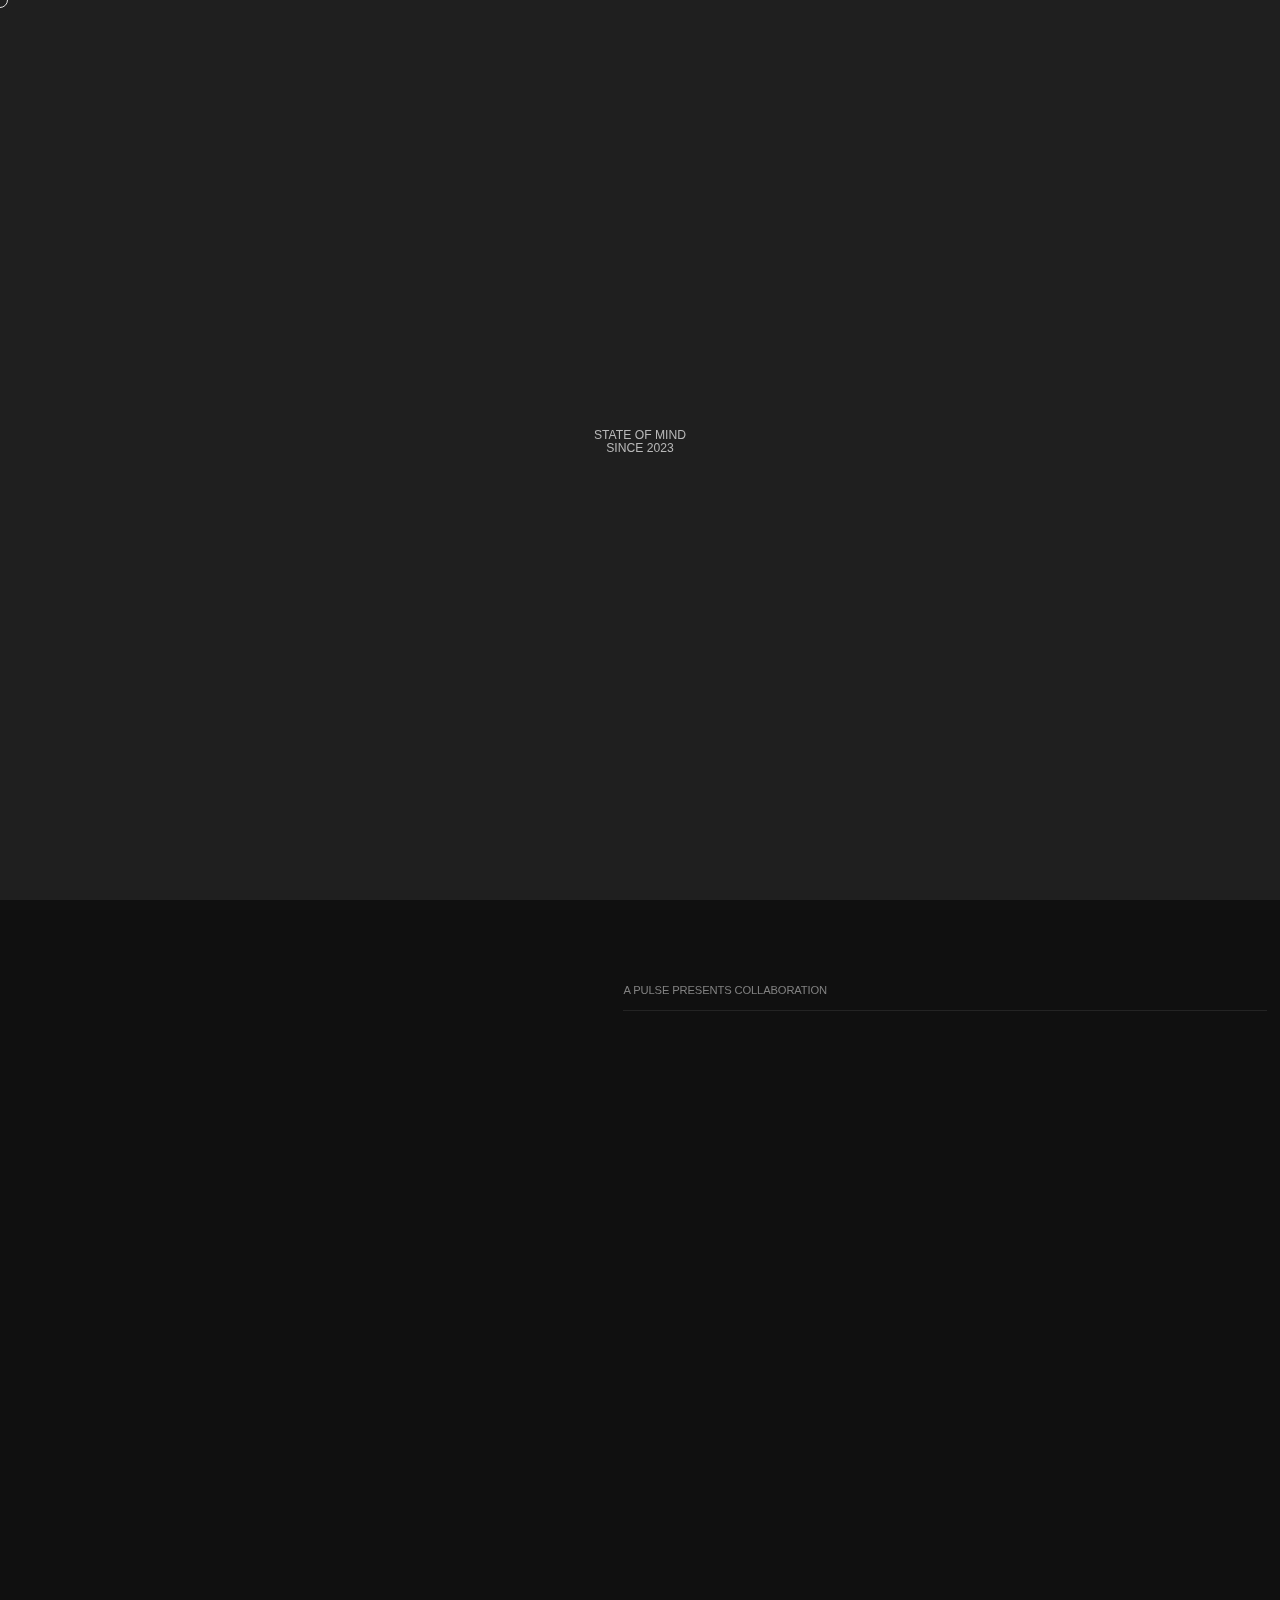
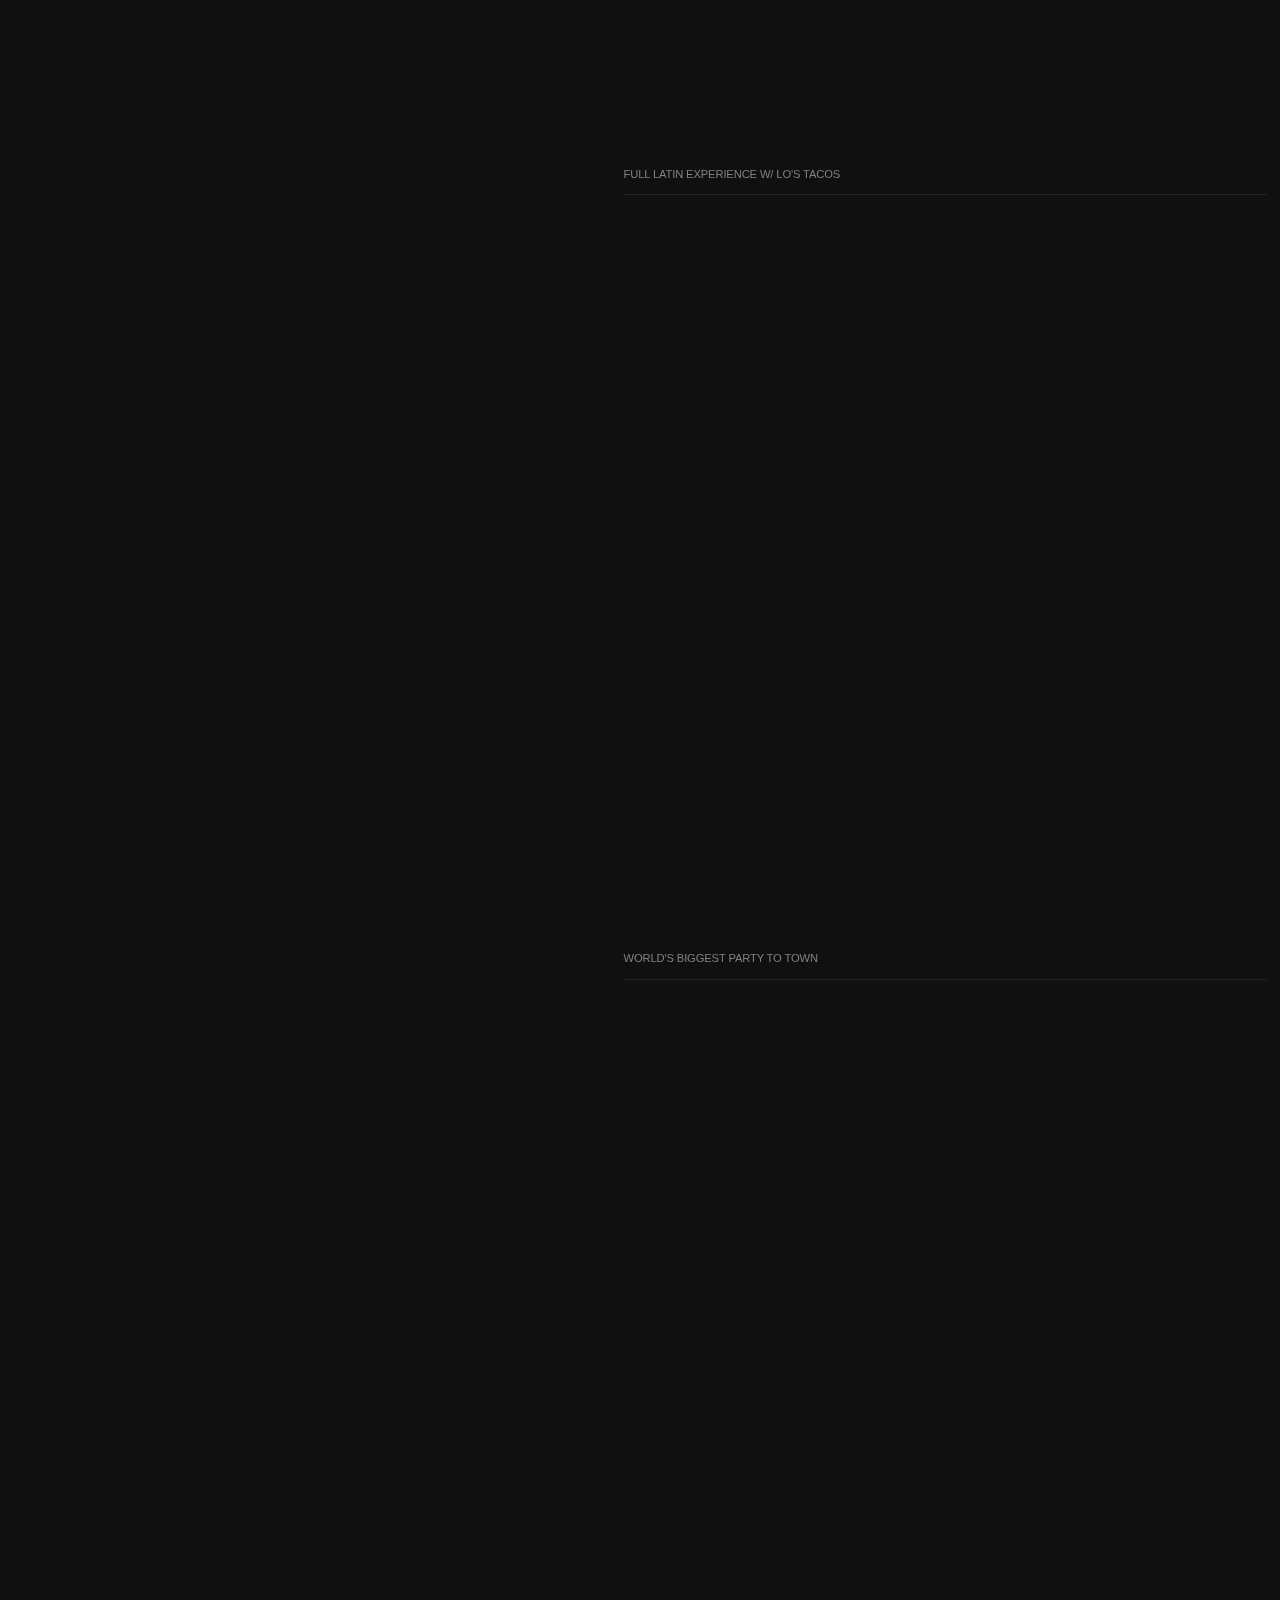
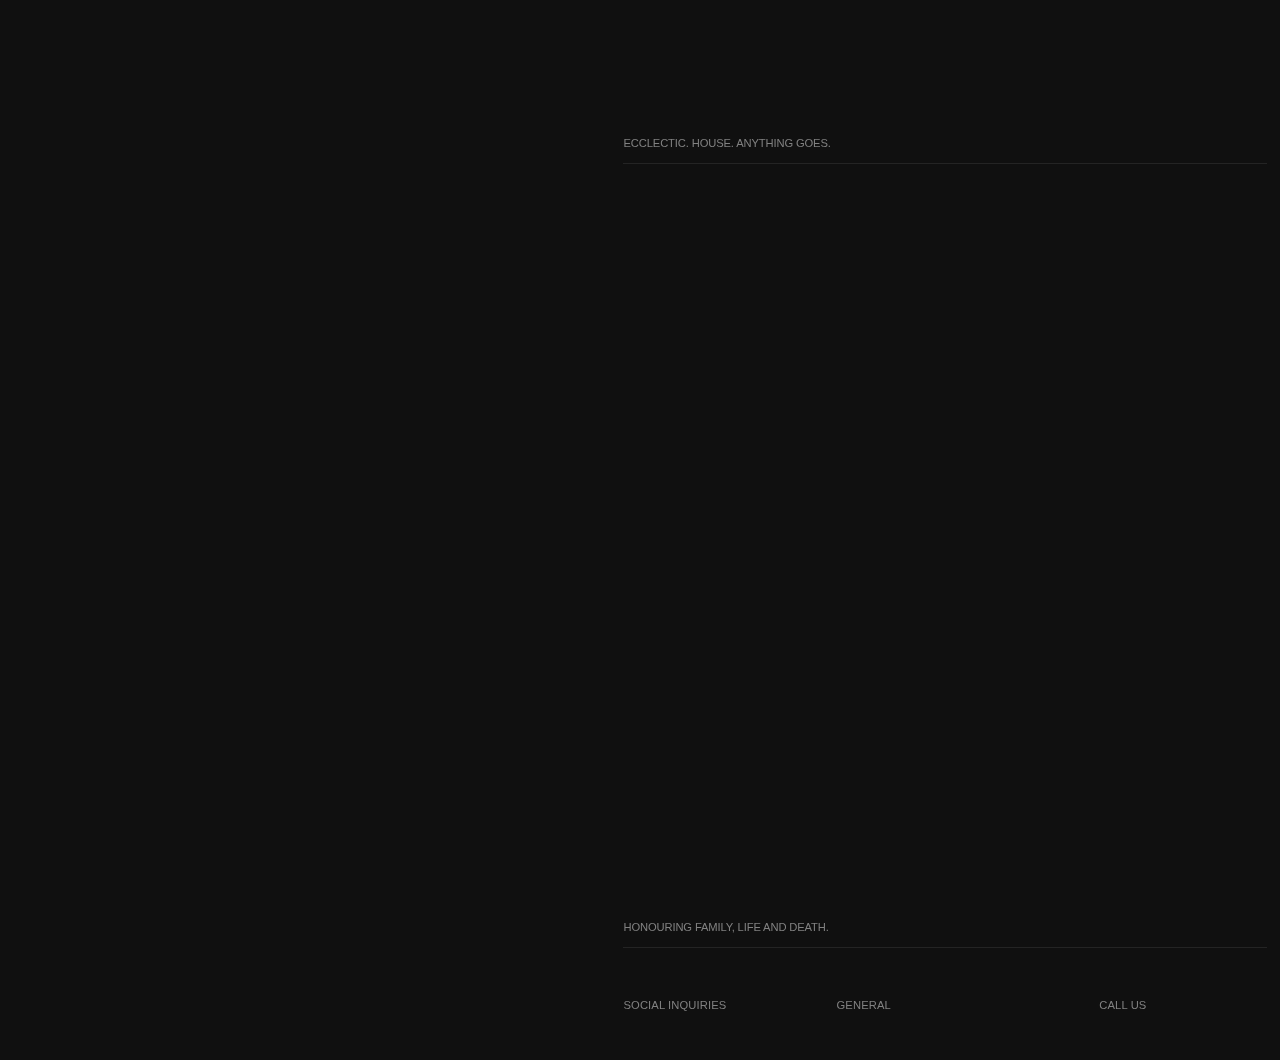
==== commit 05f16d45: "new draft" ====
--- a/index.html
+++ b/index.html
@@ -1,6 +1,6 @@
 <!DOCTYPE html><!-- Last Published: Mon Feb 19 2024 12:48:56 GMT+0000 (Coordinated Universal Time) --><html data-wf-domain="www.senseofflow.org" data-wf-page="63640f262fc5ea5c87eb1964" data-wf-site="63640f262fc5ea5751eb1965">
 <!-- Mirrored from www.senseofflow.org/index.html by HTTrack Website Copier/3.x [XR&CO'2014], Wed, 28 Feb 2024 21:41:18 GMT -->
-<head><meta charset="utf-8"/><title>SENSE OF FLOW – An Events Manager &amp; Creative Agency based in St Andrews.</title><meta content="An Events Manager &amp; Creative Agency based in St Andrews.. We combine Identity, Digital Design, Motion Design and Website Development – Specializing in Webflow." name="description"/><meta content="SENSE OF FLOW – An Events Manager &amp; Creative Agency based in St Andrews." property="og:title"/><meta content="An Events Manager &amp; Creative Agency based in St Andrews.. We combine Identity, Digital Design, Motion Design and Website Development – Specializing in Webflow." property="og:description"/><meta content="https://assets-global.website-files.com/63640f262fc5ea5751eb1965/65d276158a6e2bcbcee85085_shareimg.jpg" property="og:image"/><meta content="SENSE OF FLOW – An Events Manager &amp; Creative Agency based in St Andrews." property="twitter:title"/><meta content="An Events Manager &amp; Creative Agency based in St Andrews.. We combine Identity, Digital Design, Motion Design and Website Development – Specializing in Webflow." property="twitter:description"/><meta content="https://assets-global.website-files.com/63640f262fc5ea5751eb1965/65d276158a6e2bcbcee85085_shareimg.jpg" property="twitter:image"/><meta property="og:type" content="website"/><meta content="summary_large_image" name="twitter:card"/><meta content="width=device-width, initial-scale=1" name="viewport"/><link href="assets-global.website-files.com/63640f262fc5ea5751eb1965/css/newbb.3a86edad6.min.css" rel="stylesheet" type="text/css"/><script type="text/javascript">!function(o, c){var n=c.documentElement,t=" w-mod-";n.className+=t+"js",("ontouchstart"in o||o.DocumentTouch&&c instanceof DocumentTouch)&&(n.className+=t+"touch")}(window,document);</script><link href="assets/senseofflow-favicon.png" rel="shortcut icon" type="image/x-icon"/><link href="assets-global.website-files.com/63640f262fc5ea5751eb1965/63b442095d63384c8be22035_baseborn56.jpg" rel="apple-touch-icon"/><script type="text/javascript" src="cdn.jsdelivr.net/npm/lozad/dist/lozad.min.js"></script>
+<head><meta charset="utf-8"/><title>FLOW – An Events Manager &amp; Creative Agency based in St Andrews.</title><meta content="An Events Manager &amp; Creative Agency based in St Andrews.. We combine Identity, Digital Design, Motion Design and Website Development – Specializing in Webflow." name="description"/><meta content="FLOW – An Events Manager &amp; Creative Agency based in St Andrews." property="og:title"/><meta content="An Events Manager &amp; Creative Agency based in St Andrews.. We combine Identity, Digital Design, Motion Design and Website Development – Specializing in Webflow." property="og:description"/><meta content="https://assets-global.website-files.com/63640f262fc5ea5751eb1965/65d276158a6e2bcbcee85085_shareimg.jpg" property="og:image"/><meta content="FLOW – An Events Manager &amp; Creative Agency based in St Andrews." property="twitter:title"/><meta content="An Events Manager &amp; Creative Agency based in St Andrews.. We combine Identity, Digital Design, Motion Design and Website Development – Specializing in Webflow." property="twitter:description"/><meta content="https://assets-global.website-files.com/63640f262fc5ea5751eb1965/65d276158a6e2bcbcee85085_shareimg.jpg" property="twitter:image"/><meta property="og:type" content="website"/><meta content="summary_large_image" name="twitter:card"/><meta content="width=device-width, initial-scale=1" name="viewport"/><link href="assets-global.website-files.com/63640f262fc5ea5751eb1965/css/newbb.3a86edad6.min.css" rel="stylesheet" type="text/css"/><script type="text/javascript">!function(o, c){var n=c.documentElement,t=" w-mod-";n.className+=t+"js",("ontouchstart"in o||o.DocumentTouch&&c instanceof DocumentTouch)&&(n.className+=t+"touch")}(window,document);</script><link href="assets/senseofflow-favicon.png" rel="shortcut icon" type="image/x-icon"/><link href="assets-global.website-files.com/63640f262fc5ea5751eb1965/63b442095d63384c8be22035_baseborn56.jpg" rel="apple-touch-icon"/><script type="text/javascript" src="cdn.jsdelivr.net/npm/lozad/dist/lozad.min.js"></script>
 <link href="vjs.zencdn.net/7.8.4/video-js.css" rel="stylesheet">
 
 <style>
@@ -625,27 +625,24 @@
   
 }
 
-</style></head><body data-barba="wrapper" class="body"><div class="menu"><div class="menu-link-holder"><a href="index.html" aria-current="page" class="menu-logo w-inline-block w--current"><img src="assets/senseofflow.svg" loading="lazy" alt="" class="logo"/><div class="logo-lottie in-menu" data-w-id="329a2b6d-bce0-1ff2-c8c9-7cc292e55bba" data-animation-type="lottie" data-src="https://assets-global.website-files.com/63640f262fc5ea5751eb1965/63b6a458054cfe52cfc5efe7_bb-logo.json" data-loop="0" data-direction="1" data-autoplay="1" data-is-ix2-target="0" data-renderer="svg" data-default-duration="1.4254583270639956" data-duration="2"></div><div class="bb-logo-embed in-mneu w-embed"><svg xmlns="http://www.w3.org/2000/svg" xmlns:xlink="http://www.w3.org/1999/xlink" width="100%" height="auto" viewBox="0 0 1989.49 308.62" version="1.1">
+</style></head><body data-barba="wrapper" class="body"><div class="menu"><div class="menu-link-holder"><a href="index.html" aria-current="page" class="menu-logo w-inline-block w--current"><img src="assets/senseofflow.svg" loading="lazy" alt="" class="logo"/><div class="logo-lottie in-menu" data-w-id="329a2b6d-bce0-1ff2-c8c9-7cc292e55bba" data-animation-type="lottie" data-src="https://assets-global.website-files.com/63640f262fc5ea5751eb1965/63b6a458054cfe52cfc5efe7_bb-logo.json" data-loop="0" data-direction="1" data-autoplay="1" data-is-ix2-target="0" data-renderer="svg" data-default-duration="1.4254583270639956" data-duration="2"></div><div class="bb-logo-embed in-mneu w-embed"><svg xmlns="http://www.w3.org/2000/svg" xmlns:xlink="http://www.w3.org/1999/xlink" width="100%" height="auto" viewBox="0 0 1480.57 440.27" version="1.1">
     <title></title>
     <g id="Page-1" stroke="none" stroke-width="1" fill="none" fill-rule="evenodd">
         <g id="Group-17" fill="#FFFFFF">
-            <path class="cls-1" d="M1989.49,22.93c-3.68,13.02-7.49,26.01-11.02,39.07-14.99,55.33-29.94,110.66-44.75,166.04-.91,3.4-2.22,4.42-5.68,4.36-13.49-.21-26.98-.17-40.47-.02-3.17.04-4.52-.77-5.34-4.11-11.75-47.61-23.69-95.17-35.59-142.75-.4-1.6-.82-3.2-2.15-4.98-12.39,50.44-24.78,100.88-37.22,151.52h-50.3c-19.75-74.43-39.49-148.84-59.35-223.69h49.57c11.76,50.44,23.52,100.87,35.28,151.31.31,0,.62-.01.93-.02,12.9-50.42,25.8-100.85,38.74-151.43h46.53c12.69,51.04,25.4,102.13,38.1,153.22.28.05.56.1.83.15,1.63-6.62,3.31-13.23,4.89-19.87,10.32-43.19,20.66-86.37,30.81-129.6.77-3.28,1.94-4.27,5.21-4.23,13.66.16,27.31.06,40.97.05v14.95Z"/>
-      <path class="cls-1" d="M1069.95,0c1.57.79,3.05,1.92,4.71,2.31,17.32,4.07,33,11.46,46.23,23.38,10.12,9.12,16.86,20.51,22.34,33.06,6.36,14.56,6.24,29.64,4.65,44.46-1.21,11.28-5.26,22.56-9.74,33.12-6.03,14.23-15.86,26.06-28.42,35.32-1.46,1.08-4.62,1.54-6.06.69-6.29-3.7-12.24-8-18.32-12.07-2.61-1.75-3.35-3.27-1.16-6.4,12.39-17.68,17.92-37.45,15.22-58.87-2.45-19.4-10.46-35.88-30.1-43.51-18.86-7.33-45.07-4.04-59.45,12.48-6.36,7.31-10.05,16.13-10.92,25.72-2.12,23.38,5.88,43.22,21.84,60.22,13.3,14.18,29.9,23.66,46.52,33.13,13.45,7.66,26.62,15.65,38.32,25.96,9.36,8.25,16.06,18.24,18.04,30.21,2.4,14.51-1.36,28.43-9.87,40.59-9,12.84-21.72,20.21-36.51,25.39-13.16,4.61-26.49,3.69-39.29,2.16-11.3-1.35-22.61-6.14-32.16-13.45-9.63-7.38-16.66-16.55-20.08-28.33-4.18-14.42.4-26.94,8.75-38.32,7.13-9.72,7.46-9.5,17.9-3.64,2.46,1.38,4.71,3.24,7.29,4.3,4.16,1.71,4.04,3.88,1.28,6.67-5.13,5.18-8.02,11.31-8.26,18.64-.49,15.44,5.04,24.79,19.35,31.04,13.45,5.88,27.33,6.43,40.41-.7,14.7-8.02,17.58-16.79,14.4-33.48-3.11-16.32-15.5-25.68-29.02-33.51-20.84-12.08-42.24-23.27-62.49-36.26-16.6-10.65-29.31-25.49-36.48-44.31-6.9-18.1-8.61-37.04-5.63-55.88,2.27-14.34,7.1-28.43,15.96-40.39,10.98-14.82,24.78-26.35,42.4-32.7,5.45-1.96,11.1-3.38,16.62-5.17,1-.33,1.82-1.22,2.72-1.86,12.99,0,25.99,0,38.98,0Z"/>
-      <path class="cls-1" d="M381.45,8c15.73,0,31.03-.13,46.33.18,1.69.03,3.84,2.2,4.91,3.91,29.34,46.87,58.56,93.81,87.81,140.73.92,1.48,1.96,2.88,3.71,5.46V8.38h46.5v223.94c-10.04,0-19.98.05-29.92-.02-6.46-.04-14.03,1.77-19.08-.96-4.85-2.63-7.16-10-10.5-15.35-26.62-42.7-53.21-85.41-79.82-128.11-1-1.61-2.04-3.2-3.96-4.49v148.57h-46V8Z"/>
-      <path class="cls-1" d="M1705.28,120.96c-.71,30.58-8.54,58.53-29.05,81.88-17.18,19.57-39.25,30.25-65,33.42-22.19,2.73-43.89.83-64.51-8.33-28.26-12.56-46.89-34.09-56.07-63.26-12.29-39.05-9.74-77.19,11.54-112.74,17.15-28.65,43.46-44.05,76.54-47.98,23.64-2.8,46.55-.27,67.89,10.93,32.54,17.08,49.35,45.31,55.87,80.39,1.57,8.45,1.89,17.12,2.79,25.69ZM1655.34,118.9c-.4-4.19-.72-10.84-1.74-17.38-2.34-15-7.62-28.72-18-40.27-21.36-23.77-78.48-26.42-95.74,21.26-8.86,24.5-9.4,49.53-.89,74.17,7.78,22.51,23.27,36.79,47.88,39.3,25.1,2.55,46.61-6.62,58.84-30.33,7.17-13.91,9.28-28.92,9.65-46.75Z"/>
-      <path class="cls-1" d="M368.61,190.35v41.69h-170.21V8.33h167.56v41.48h-118.14v47.69h108.33v38.03h-108.3v54.82h120.76Z"/>
-      <path class="cls-1" d="M827.61,190.45h120.62v41.58h-170.06V8.38h167.45v41.32h-118.03v47.88h108.22v37.85h-108.19v55.02Z"/>
-      <path class="cls-1" d="M181.36,74.56h-47.4c-.19-1.35-.38-2.61-.56-3.87-1.93-13.61-9.05-22.98-22.53-26.88-11.87-3.43-23.93-4.23-35.95-.9-14.44,4.01-21.84,16-18.71,29.39,1.56,6.66,6.36,10.22,12.05,12.22,10.78,3.8,21.77,7.07,32.79,10.14,12.79,3.57,25.78,6.42,38.54,10.08,15.23,4.37,28.28,12.39,38.15,25.01,19.35,24.74,14.15,65.41-10.99,86.29-13.86,11.52-30.18,17.24-47.75,19.68-23.91,3.33-47.57,2.25-70.29-6.54-25.86-10-42.82-27.97-47.7-55.93-.63-3.58-.7-7.27-.97-10.91-.1-1.3-.02-2.61-.02-4.26h47.63c.34,2.97.46,6.09,1.07,9.11,2.43,12.01,9.05,21.12,20.28,26.1,18.52,8.21,37.54,8.38,56.25.86,12.9-5.18,18.5-16.74,15.23-28.85-1.94-7.2-7.11-11.95-13.45-14.5-10.89-4.37-22.18-7.8-33.41-11.26-14.59-4.49-29.51-8-43.85-13.16-7.98-2.87-15.81-7.31-22.42-12.64C2.73,93.87.52,55.45,21.96,30.84c13.7-15.72,31.65-23.39,51.71-26.44,22.08-3.36,43.89-1.57,64.79,6.6,28.23,11.02,44.32,34.96,42.9,63.56Z"/>
-      <path class="cls-1" d="M579.47,157.76c15.74,0,30.53-.06,45.31.13,1.03.01,2.74,1.69,2.94,2.81,4.21,23.35,12.63,32.59,35.09,37.16,14.47,2.94,28.89,2.24,42.57-3.8,12.52-5.53,18.02-16.68,14.86-28.65-1.86-7.03-6.79-11.79-12.96-14.29-11.03-4.47-22.45-8.01-33.83-11.53-14.58-4.51-29.52-7.98-43.85-13.17-8.13-2.94-15.98-7.59-22.83-12.91-26.19-20.33-24.48-61.02-5.18-82.63,13.63-15.25,30.98-23.15,50.74-26.24,24.34-3.82,48.29-1.97,70.76,8.57,24,11.26,37.21,30.33,38.16,57.21.04.99,0,1.99-.05,2.98-.02.29-.23.58-.47,1.13h-47.08c-.24-1.74-.42-3.5-.73-5.23-2.33-13.17-9.68-21.97-22.73-25.61-11.73-3.28-23.62-4.07-35.48-.79-14.46,3.99-21.89,15.95-18.82,29.33,1.53,6.68,6.32,10.2,11.99,12.28,9.49,3.47,19.18,6.45,28.93,9.15,14.08,3.9,28.35,7.1,42.4,11.09,15.25,4.33,28.29,12.35,38.18,24.95,19.38,24.7,14.23,65.4-10.87,86.31-13.85,11.53-30.16,17.27-47.74,19.72-23.91,3.34-47.56,2.27-70.29-6.49-25.87-9.98-42.9-27.9-47.74-55.87-.84-4.86-.84-9.85-1.3-15.58Z"/>
-      <path class="cls-1" d="M1319.66,8.3v41.46h-108.4v51.81h93.66v38.04h-93.81v92.37h-49.05V8.3h157.6Z"/>
-      <path class="cls-1" d="M1376.74,190.44h109.62v41.61h-158.52V8.34h48.9v182.11Z"/>
+            <path class="cls-1" d="M1233.95,150.39c5.44,58.92,10.8,117.07,16.39,177.57,2.41-4.27,3.81-6.54,5.01-8.91,27.53-53.93,55.11-107.84,82.44-161.88,2.56-5.06,5.42-6.99,11.19-6.92,25.79.33,51.59.14,78.56.14-1.41,3.09-2.27,5.34-3.41,7.44-48.69,89.7-97.44,179.37-146.01,269.13-2.41,4.45-4.88,6.23-10.06,6.17-23.21-.31-46.43-.13-70.36-.13-5.61-52.63-11.15-104.74-16.93-159.01-2.51,4.09-4,6.33-5.3,8.67-26.67,47.99-53.38,95.96-79.88,144.04-2.52,4.58-5.22,6.54-10.69,6.45-22.97-.35-45.95-.15-70.01-.15-11.3-94.04-22.57-187.79-33.91-282.12h78.15c5.2,59.96,10.39,119.9,15.59,179.84.48.17.97.35,1.45.52,1.43-2.53,2.91-5.04,4.29-7.6,29.98-55.57,60-111.13,89.82-166.78,2.48-4.64,5.14-6.73,10.67-6.61,17.5.39,35.02.14,53.03.14Z"/>
+            <path class="cls-1" d="M395.33,432.7h-77.61c15.03-71.33,29.97-142.25,45.15-214.32h-57c3.15-15.52,6.02-29.81,8.96-44.08,1.25-6.06,3.02-12.03,3.83-18.14.62-4.64,2.66-5.91,7.08-5.85,14.98.21,29.98-.22,44.96.22,5.68.17,7.47-2,8.55-7.12,3.61-17.13,6.42-34.57,11.82-51.15,17.35-53.26,59.19-84.03,115.97-86.38,19.11-.79,38.15-.13,57.47,6.09-4.93,22.86-9.78,45.38-14.13,65.56-16.06-.35-30.95-1.79-45.65-.71-18.67,1.38-31.76,12.35-38.03,29.74-4.95,13.72-7.94,28.15-12.13,43.45h80.56c-4.99,23.14-9.75,45.18-14.65,67.88h-79.79c-15.15,71.75-30.19,142.98-45.35,214.8Z"/>
+            <path class="cls-1" d="M953.73,303.19c-1.22,41.21-26.93,90.67-84.24,119.68-40.35,20.43-83.83,22.51-126.63,8.13-45.9-15.42-72.02-50.05-81.37-96.33-12.61-62.45,8.27-125.16,63.14-163.34,33.87-23.57,72.23-29.18,112.39-25.66,77.11,6.77,118.22,71.28,116.7,157.52ZM721.6,299.88c.18,3.11.33,7.75.74,12.37,2.89,32.65,23.18,57.82,53.45,65.69,16.02,4.17,32.24,4.09,48.25-.22,44.48-11.98,72.91-57.53,66.55-105.49-4.04-30.47-17.76-53.67-47.55-64.85-16.56-6.21-33.88-6.65-51.12-2.73-42.07,9.57-70.46,47.51-70.32,95.23Z"/>
+            <path class="cls-1" d="M139.3,0c80.54,1.98,140.06,62.07,139.57,139.35-.51,79.98-59.75,138.77-139.78,138.89C59.54,278.36.51,217.08,0,139.54-.5,63.15,60.21,1.37,139.3,0ZM139.61,225.58c46.1-.21,84.35-39.64,84.02-86.6-.33-47.33-38.69-86.43-84.56-86.2-46.12.24-83.89,39.35-83.76,86.75.13,47.44,38.16,86.26,84.3,86.05Z"/>
+            <path class="cls-1" d="M686.72,9.43c-30.09,141.69-59.97,282.43-89.85,423.13h-77.64c29.99-141.24,59.88-282.02,89.84-423.13h77.65Z"/>
+            <path class="cls-1" d="M76.9,371.99c-.25-34.56,27.8-62.37,63.2-62.66,32.37-.27,61.35,28.42,61.67,61.07.35,34.85-27.7,63.64-62.06,63.71-34.74.07-62.56-27.44-62.81-62.12Z"/>
+            <path class="cls-1" d="M1423.8,324.49c32.29-.04,56.83,24.46,56.77,56.69-.06,31.7-24.69,56.29-56.43,56.35-32.12.05-56.84-24.67-56.78-56.78.05-31.75,24.59-56.21,56.45-56.25Z"/>
+        </g>
     </g>
-    </g>
-</svg></div></a><div class="menu-links-holder main"><a href="event.html" class="menu-link w-inline-block"><div>Events <sup class="superscript">(5)</sup></div></a><a href="#" class="menu-link w-inline-block"><div>Crew</div></a><a href="services.html" class="menu-link hidden w-inline-block"><div>Services</div></a><a href="contact.html" class="menu-link last w-inline-block"><div>Contact</div></a></div><div class="menu-links-holder"><div href="#" class="menu-link right"><div class="STA-time-text">STA</div><p timezone="0" class="clock">12<span class="clockdots">:</span>00</p></div></div></div></div><div class="cursor"><div class="follower-text-holder loading"><div class="o-embed w-embed"><svg xmlns="http://www.w3.org/2000/svg" xmlns:xlink="http://www.w3.org/1999/xlink" width="100%" height="auto" viewBox="0 0 979.87 1541.82" version="1.1" position="absolute" left="0" top="0">
+</svg></div></a><div class="menu-links-holder main"><a href="event.html" class="menu-link w-inline-block"><div>Events <sup class="superscript">(5)</sup></div></a><a href="#" class="menu-link w-inline-block"><div>Crew</div></a><a href="services.html" class="menu-link hidden w-inline-block"><div>Services</div></a><a href="contact.html" class="menu-link last w-inline-block"><div>Contact</div></a></div><div class="menu-links-holder"><div href="#" class="menu-link right"><div class="STA-time-text">STA</div><p timezone="0" class="clock">12<span class="clockdots">:</span>00</p></div></div></div></div><div class="cursor"><div class="follower-text-holder loading"><div class="o-embed w-embed"><svg xmlns="http://www.w3.org/2000/svg" xmlns:xlink="http://www.w3.org/1999/xlink" width="100%" height="auto" viewBox="0 0 330.97 516.31" version="1.1" position="absolute" left="0" top="0">
     <title>baseborn-o</title>
     <g id="Page-1" stroke="none" stroke-width="1" fill="none" fill-rule="evenodd">
-        <path class="cls-1" d="M979.87,457.01c-.65,3.85-1.55,7.67-1.91,11.54-.8,8.58-1.51,17.18-1.89,25.79-.15,3.42.79,6.89,1.02,10.34.21,3.1.7,6.33.1,9.31-2.52,12.64-5.42,25.2-8.12,37.79-3.3,15.38-6.17,30.85-9.89,46.13-5.84,24-14.21,47.09-24.31,69.71-12.13,27.17-26.19,53.23-42.78,77.8-14.45,21.41-29.68,42.35-48.45,60.41-12.27,11.81-23.69,24.53-36.31,35.95-11.41,10.32-23.89,19.47-36.03,28.97-.91.71-3.23.67-4.27,0-11.71-7.54-23.24-15.34-34.92-22.93-11.1-7.21-22.34-14.22-33.46-21.4-5.98-3.86-11.81-7.94-17.75-11.86-12.29-8.11-24.6-16.18-37.2-24.46,4.59-6.72,9.4-13.23,13.63-20.1,9.91-16.08,20.1-32.02,29.15-48.58,10.69-19.56,19.33-40.08,26.99-61.1,7.27-19.94,11.38-40.53,14.93-61.19,2.94-17.1,5.42-34.41,4.53-51.99-.41-8.26,1.15-16.62.74-24.88-.85-17.05-1.62-34.17-3.93-51.05-2.28-16.7-5.62-33.35-9.93-49.65-6.58-24.9-16.33-48.66-30.14-70.56-4.85-7.7-9.54-15.65-15.46-22.48-8.31-9.6-17.51-18.45-26.69-27.25-5.6-5.36-11.54-10.49-17.91-14.89-13.35-9.22-27.2-17.49-42.39-23.67-19.33-7.87-39.66-11.63-59.77-16.25-7.84-1.8-16.11-1.71-24.19-2.43-4.29-.38-8.61-1.07-12.89-.92-11.77.41-23.6.57-35.27,1.97-15.9,1.91-31.85,4.14-47.48,7.57-23.75,5.21-45.86,14.84-66.99,26.99-16.4,9.43-31.25,20.88-44.57,34.02-8.78,8.66-16.06,19.03-22.94,29.35-6.41,9.63-11.6,20.1-16.98,30.38-9.23,17.63-13.59,36.87-18.35,56.01-5.19,20.83-6.94,42.04-5.68,63.25,1.19,20.12,1.23,40.45,6.31,60.23,2.72,10.58,3.93,21.61,7.27,31.97,5.92,18.38,10.8,37.18,20.09,54.36,3.7,6.83,5.88,14.52,9.88,21.14,10.95,18.14,21.69,36.5,34.04,53.67,10.41,14.47,22.58,27.75,34.66,40.92,19.4,21.14,40.22,40.78,63.85,57.29,15.08,10.53,29.7,21.74,44.86,32.14,12.83,8.8,26.05,17.05,39.29,25.24,12.4,7.67,25.04,14.94,37.57,22.39,15.8,9.4,31.52,18.94,47.42,28.18,15.47,8.99,31.3,17.35,46.62,26.56,17.32,10.42,34.29,21.41,51.33,32.29,10.06,6.43,20.21,12.77,29.83,19.81,13.22,9.67,26.42,19.47,38.85,30.13,14.36,12.31,28.37,25.12,41.57,38.65,10.03,10.28,18.63,21.96,27.76,33.11,15.27,18.64,24.85,40.41,31.91,63.01,4.56,14.58,6.28,30.12,8.48,45.35,1.23,8.5,1.39,17.26,1.05,25.86-.61,15.38-1.21,30.72-3.32,46.1-2.48,18.03-6.07,35.66-11.89,52.74-4.3,12.62-10.39,24.65-15.93,36.83-8.09,17.78-19.47,33.49-31.34,48.86-2.84,3.67-5.68,7.42-9.03,10.59-13.85,13.1-27.25,26.81-42.08,38.72-12.09,9.71-25.58,17.9-39.15,25.51-20.25,11.36-41.54,20.63-64.02,26.82-15.79,4.34-31.51,9.12-47.55,12.31-14.58,2.9-29.5,4.34-44.34,5.62-16.52,1.43-33.11,2.33-49.69,2.72-9.24.22-18.54-.88-27.78-1.74-11.71-1.1-23.44-2.16-35.05-3.95-23.92-3.69-47.43-9.04-70.53-16.58-19.74-6.45-38.97-13.97-57.33-23.51-23.62-12.27-45.5-27.05-65.12-45.32-19.67-18.32-36.59-38.79-50.6-61.52-11.16-18.1-18.9-37.85-23.95-58.66-5.12-21.1-8.48-42.43-7.1-64.06,1.46-23,4.88-45.81,15.09-66.98,6.39-13.25,11.55-27.24,19.19-39.71,10.53-17.19,22.03-33.89,36.55-48.21,6.94-6.84,13.45-14.14,20.43-21.52,36.32,21.21,72.48,42.33,108.62,63.43-8.22,10.3-16.35,20.09-24.05,30.21-16.62,21.84-28.51,45.95-33.02,73.22-5.19,31.37-.68,61.22,13.89,89.75,8.58,16.8,19.64,31.39,33.43,44.09,15.07,13.87,32.4,24.18,51.03,32.41,17.98,7.94,36.88,12.93,56.16,16.23,9.23,1.58,18.73,1.66,28.12,2.17,7.06.38,14.14.33,21.21.52,19.97.55,39.33-3.26,58.24-9.1,23.78-7.34,45.45-18.52,64.77-34.69,14.04-11.75,25.16-25.49,33.61-41.33,8.17-15.31,12.04-31.96,13.83-49.39,2.82-27.52-2.67-53.68-11.84-79.02-7.69-21.26-19.71-40.52-34.38-57.88-7.7-9.11-15.29-18.41-23.85-26.69-16.93-16.38-34.72-31.89-54.76-44.44-20.79-13.01-41.68-25.91-62.96-38.1-22.45-12.87-45.33-24.99-68.17-37.16-18.13-9.66-36.6-18.69-54.7-28.39-25.87-13.86-51.98-27.37-77.19-42.38-20.9-12.44-40.84-26.55-60.84-40.45-16.2-11.25-32.07-23-47.65-35.09-7.55-5.85-14.06-13.04-21.12-19.52-6.34-5.83-13.32-11.06-19.12-17.38-16.32-17.78-33.3-35.13-47.89-54.26-14.02-18.39-26-38.45-37.73-58.45-10.97-18.69-18.71-38.97-26.41-59.27-7.69-20.28-12.27-41.27-16.91-62.23-3.39-15.32-4.88-31.09-6.72-46.71-1.63-13.81-3.35-27.68-3.67-41.56-.47-20,.22-40.04.57-60.05.14-8.3.2-16.64,1.13-24.87,1.69-14.95,3.17-30.01,6.26-44.71,4.52-21.53,9.17-43.18,15.99-64.04,8.11-24.8,17.21-49.33,29.41-72.63,11.95-22.82,25.25-44.76,40.48-65.46,8.42-11.45,17.59-22.49,27.52-32.64,12.96-13.25,26.57-25.95,40.7-37.93,14.22-12.05,29.01-23.55,44.35-34.13,11.94-8.23,24.98-14.9,37.76-21.85,10.01-5.44,20.18-10.69,30.64-15.21,11.96-5.17,24.18-9.85,36.54-13.97,17.55-5.86,35.23-11.44,53.07-16.32,10.97-2.99,22.32-4.61,33.56-6.52,8.13-1.38,16.34-2.31,24.53-3.29,11.16-1.33,22.32-2.72,33.52-3.71C464.62.49,473.11-.03,481.57,0c14.22.05,28.49,0,42.65,1.11,15.16,1.19,30.25,3.43,45.3,5.7,13.89,2.09,27.82,4.25,41.48,7.43,16.09,3.74,32.21,7.8,47.8,13.19,19.97,6.91,39.63,14.84,59.04,23.21,13.95,6.01,27.54,12.99,40.83,20.38,19.86,11.04,38.9,23.45,56.51,37.87,11.78,9.65,23.55,19.38,34.65,29.79,8.56,8.02,16.3,16.96,24.01,25.83,7.71,8.87,15.31,17.89,22.24,27.36,6.14,8.4,11.42,17.45,16.85,26.34,5.7,9.32,11.73,18.51,16.54,28.29,7.29,14.83,13.87,30.02,20.33,45.24,3.61,8.51,6.71,17.27,9.41,26.11,3.81,12.49,7.77,25.02,10.32,37.8,2.94,14.76,4.99,29.76,6.35,44.75,1.63,17.94,2.11,35.98,3.13,53.98.03.56.57,1.09.87,1.63v1Z"/></g>
-    </g>
+        <path class="cls-1" d="M165,331C72.59,330.31.13,256.27,0,165.68-.13,73.87,75.23-.72,166.2,0c91.45.73,164.97,74.42,164.77,165.62-.2,92.6-74.46,165.28-165.97,165.37ZM65.59,165.28c-.32,56.11,43.97,102.4,99.49,102.73,55.13.33,100.12-45.26,100.24-102.49.12-56.35-44.81-102.39-99.74-102.55-54.78-.16-99.67,45.77-99.99,102.3Z"/>
+        <path class="cls-1" d="M165.35,516.3c-42.38-.29-73.89-33.2-73.84-74.32.05-44.19,35.04-74.34,75.25-73.96,40.17.38,73.77,34.99,73.2,74.57-.58,40.46-34.75,74.22-74.61,73.71Z"/></g>
 </svg>
 
 <style>
@@ -699,17 +696,39 @@
 }
 
 </style></div></div><div class="follower-text-holder case"><div class="cursor-text">View Events </div><div class="cursor-text">View Events </div></div></div><div data-barba="container" data-barba-namespace="front" class="con"><div data-scroll-container="" class="con-inner"><div class="content"><div class="f-sticky-holder"><div class="f-header-holder"><div class="f-logo-holder"><div class="logotype-holder"><div data-splitting="chars" class="baseborn-logo-text">SENSEOFFLOW</div><div data-w-id="9e05902f-ed75-1132-5d43-415967bda1c3" data-is-ix2-target="1" class="logo-lottie show" data-animation-type="lottie" data-src="https://assets-global.website-files.com/63640f262fc5ea5751eb1965/63b6a458054cfe52cfc5efe7_bb-logo.json" data-loop="0" data-direction="1" data-autoplay="0" data-renderer="svg" data-default-duration="1.4254583270639956" data-duration="2" data-ix2-initial-state="0"></div>
-    <svg class="baseborn-logo frontpage" viewBox="0 0 1989.49 308.62" fill="white">
-        <path class="cls-1" d="M1989.49,22.93c-3.68,13.02-7.49,26.01-11.02,39.07-14.99,55.33-29.94,110.66-44.75,166.04-.91,3.4-2.22,4.42-5.68,4.36-13.49-.21-26.98-.17-40.47-.02-3.17.04-4.52-.77-5.34-4.11-11.75-47.61-23.69-95.17-35.59-142.75-.4-1.6-.82-3.2-2.15-4.98-12.39,50.44-24.78,100.88-37.22,151.52h-50.3c-19.75-74.43-39.49-148.84-59.35-223.69h49.57c11.76,50.44,23.52,100.87,35.28,151.31.31,0,.62-.01.93-.02,12.9-50.42,25.8-100.85,38.74-151.43h46.53c12.69,51.04,25.4,102.13,38.1,153.22.28.05.56.1.83.15,1.63-6.62,3.31-13.23,4.89-19.87,10.32-43.19,20.66-86.37,30.81-129.6.77-3.28,1.94-4.27,5.21-4.23,13.66.16,27.31.06,40.97.05v14.95Z"/>
-      <path class="cls-1" d="M1069.95,0c1.57.79,3.05,1.92,4.71,2.31,17.32,4.07,33,11.46,46.23,23.38,10.12,9.12,16.86,20.51,22.34,33.06,6.36,14.56,6.24,29.64,4.65,44.46-1.21,11.28-5.26,22.56-9.74,33.12-6.03,14.23-15.86,26.06-28.42,35.32-1.46,1.08-4.62,1.54-6.06.69-6.29-3.7-12.24-8-18.32-12.07-2.61-1.75-3.35-3.27-1.16-6.4,12.39-17.68,17.92-37.45,15.22-58.87-2.45-19.4-10.46-35.88-30.1-43.51-18.86-7.33-45.07-4.04-59.45,12.48-6.36,7.31-10.05,16.13-10.92,25.72-2.12,23.38,5.88,43.22,21.84,60.22,13.3,14.18,29.9,23.66,46.52,33.13,13.45,7.66,26.62,15.65,38.32,25.96,9.36,8.25,16.06,18.24,18.04,30.21,2.4,14.51-1.36,28.43-9.87,40.59-9,12.84-21.72,20.21-36.51,25.39-13.16,4.61-26.49,3.69-39.29,2.16-11.3-1.35-22.61-6.14-32.16-13.45-9.63-7.38-16.66-16.55-20.08-28.33-4.18-14.42.4-26.94,8.75-38.32,7.13-9.72,7.46-9.5,17.9-3.64,2.46,1.38,4.71,3.24,7.29,4.3,4.16,1.71,4.04,3.88,1.28,6.67-5.13,5.18-8.02,11.31-8.26,18.64-.49,15.44,5.04,24.79,19.35,31.04,13.45,5.88,27.33,6.43,40.41-.7,14.7-8.02,17.58-16.79,14.4-33.48-3.11-16.32-15.5-25.68-29.02-33.51-20.84-12.08-42.24-23.27-62.49-36.26-16.6-10.65-29.31-25.49-36.48-44.31-6.9-18.1-8.61-37.04-5.63-55.88,2.27-14.34,7.1-28.43,15.96-40.39,10.98-14.82,24.78-26.35,42.4-32.7,5.45-1.96,11.1-3.38,16.62-5.17,1-.33,1.82-1.22,2.72-1.86,12.99,0,25.99,0,38.98,0Z"/>
-      <path class="cls-1" d="M381.45,8c15.73,0,31.03-.13,46.33.18,1.69.03,3.84,2.2,4.91,3.91,29.34,46.87,58.56,93.81,87.81,140.73.92,1.48,1.96,2.88,3.71,5.46V8.38h46.5v223.94c-10.04,0-19.98.05-29.92-.02-6.46-.04-14.03,1.77-19.08-.96-4.85-2.63-7.16-10-10.5-15.35-26.62-42.7-53.21-85.41-79.82-128.11-1-1.61-2.04-3.2-3.96-4.49v148.57h-46V8Z"/>
-      <path class="cls-1" d="M1705.28,120.96c-.71,30.58-8.54,58.53-29.05,81.88-17.18,19.57-39.25,30.25-65,33.42-22.19,2.73-43.89.83-64.51-8.33-28.26-12.56-46.89-34.09-56.07-63.26-12.29-39.05-9.74-77.19,11.54-112.74,17.15-28.65,43.46-44.05,76.54-47.98,23.64-2.8,46.55-.27,67.89,10.93,32.54,17.08,49.35,45.31,55.87,80.39,1.57,8.45,1.89,17.12,2.79,25.69ZM1655.34,118.9c-.4-4.19-.72-10.84-1.74-17.38-2.34-15-7.62-28.72-18-40.27-21.36-23.77-78.48-26.42-95.74,21.26-8.86,24.5-9.4,49.53-.89,74.17,7.78,22.51,23.27,36.79,47.88,39.3,25.1,2.55,46.61-6.62,58.84-30.33,7.17-13.91,9.28-28.92,9.65-46.75Z"/>
-      <path class="cls-1" d="M368.61,190.35v41.69h-170.21V8.33h167.56v41.48h-118.14v47.69h108.33v38.03h-108.3v54.82h120.76Z"/>
-      <path class="cls-1" d="M827.61,190.45h120.62v41.58h-170.06V8.38h167.45v41.32h-118.03v47.88h108.22v37.85h-108.19v55.02Z"/>
-      <path class="cls-1" d="M181.36,74.56h-47.4c-.19-1.35-.38-2.61-.56-3.87-1.93-13.61-9.05-22.98-22.53-26.88-11.87-3.43-23.93-4.23-35.95-.9-14.44,4.01-21.84,16-18.71,29.39,1.56,6.66,6.36,10.22,12.05,12.22,10.78,3.8,21.77,7.07,32.79,10.14,12.79,3.57,25.78,6.42,38.54,10.08,15.23,4.37,28.28,12.39,38.15,25.01,19.35,24.74,14.15,65.41-10.99,86.29-13.86,11.52-30.18,17.24-47.75,19.68-23.91,3.33-47.57,2.25-70.29-6.54-25.86-10-42.82-27.97-47.7-55.93-.63-3.58-.7-7.27-.97-10.91-.1-1.3-.02-2.61-.02-4.26h47.63c.34,2.97.46,6.09,1.07,9.11,2.43,12.01,9.05,21.12,20.28,26.1,18.52,8.21,37.54,8.38,56.25.86,12.9-5.18,18.5-16.74,15.23-28.85-1.94-7.2-7.11-11.95-13.45-14.5-10.89-4.37-22.18-7.8-33.41-11.26-14.59-4.49-29.51-8-43.85-13.16-7.98-2.87-15.81-7.31-22.42-12.64C2.73,93.87.52,55.45,21.96,30.84c13.7-15.72,31.65-23.39,51.71-26.44,22.08-3.36,43.89-1.57,64.79,6.6,28.23,11.02,44.32,34.96,42.9,63.56Z"/>
-      <path class="cls-1" d="M579.47,157.76c15.74,0,30.53-.06,45.31.13,1.03.01,2.74,1.69,2.94,2.81,4.21,23.35,12.63,32.59,35.09,37.16,14.47,2.94,28.89,2.24,42.57-3.8,12.52-5.53,18.02-16.68,14.86-28.65-1.86-7.03-6.79-11.79-12.96-14.29-11.03-4.47-22.45-8.01-33.83-11.53-14.58-4.51-29.52-7.98-43.85-13.17-8.13-2.94-15.98-7.59-22.83-12.91-26.19-20.33-24.48-61.02-5.18-82.63,13.63-15.25,30.98-23.15,50.74-26.24,24.34-3.82,48.29-1.97,70.76,8.57,24,11.26,37.21,30.33,38.16,57.21.04.99,0,1.99-.05,2.98-.02.29-.23.58-.47,1.13h-47.08c-.24-1.74-.42-3.5-.73-5.23-2.33-13.17-9.68-21.97-22.73-25.61-11.73-3.28-23.62-4.07-35.48-.79-14.46,3.99-21.89,15.95-18.82,29.33,1.53,6.68,6.32,10.2,11.99,12.28,9.49,3.47,19.18,6.45,28.93,9.15,14.08,3.9,28.35,7.1,42.4,11.09,15.25,4.33,28.29,12.35,38.18,24.95,19.38,24.7,14.23,65.4-10.87,86.31-13.85,11.53-30.16,17.27-47.74,19.72-23.91,3.34-47.56,2.27-70.29-6.49-25.87-9.98-42.9-27.9-47.74-55.87-.84-4.86-.84-9.85-1.3-15.58Z"/>
-      <path class="cls-1" d="M1319.66,8.3v41.46h-108.4v51.81h93.66v38.04h-93.81v92.37h-49.05V8.3h157.6Z"/>
-      <path class="cls-1" d="M1376.74,190.44h109.62v41.61h-158.52V8.34h48.9v182.11Z"/></svg><div class="dark-logo-overlay"></div></div><div class="small-header _2"><span class="text-span-2">/ˈsɛns ɒv fləʊ/<em>noun</em></span><br/>melting together of action and consciousness</div></div><div class="f-intro-text-holder"><h1 data-splitting="words" class="h1">An Events Manager &amp; Creative Agency based in St Andrews. We combine Culture, Innovation and Music. Home of LATINFLOW and Sacro (coming S/S 23).</h1></div></div><div class="f-cases-holder"><div class="f-cases-clw w-dyn-list"><div role="list" class="f-cases-cl w-dyn-items"><div role="listitem" class="f-case-holder w-dyn-item"><a href="https://fixr.co/event/latinflow-x-pulse-presents-rum-whine-tickets-671363595" class="f-case-link w-inline-block"><img loading="lazy" alt="" src="assets/rumandwhine.png" sizes="(max-width: 479px) 96vw, 50vw" srcset="assets/rumandwhine.png 500w, ../assets/rumandwhine.png 800w, ../assets/rumandwhine.png 1080w, ../assets/rumandwhine.png 1600w, ../assets/rumandwhine.png 2000w" class="f-case-img"/><div class="f-video-embed w-embed"><video autoplay="" muted="" loop="" height="auto" width="100%" object-fit="cover" playsinline="">
+    <svg class="baseborn-logo frontpage" viewBox="0 0 2014.8 284.37" fill="white">
+        <path class="cls-1" d="M2014.8,129.64c-2.32,4.34-5.03,8.24-10.44,8.98-6.14.84-11.91-2.77-13.56-8.48-1.75-6.06,1.18-12.43,6.88-14.92,5.55-2.42,11.8-.4,15.19,4.95.71,1.11,1.29,2.3,1.92,3.46v6Z"/>
+        <path class="cls-1" d="M772.38,279.68c-3.62-34.02-7.2-67.68-10.93-102.79-1.64,2.73-2.58,4.19-3.43,5.71-17.2,31-34.43,61.98-51.51,93.04-1.64,2.98-3.42,4.18-6.92,4.13-14.81-.22-29.63-.09-45.11-.09-7.29-60.77-14.56-121.33-21.87-182.25h50.4c3.35,38.77,6.7,77.48,10.05,116.2l.93.3c.93-1.64,1.9-3.26,2.79-4.92,19.26-35.75,38.57-71.47,57.69-107.29,1.81-3.39,3.7-4.79,7.64-4.68,10.98.3,21.96.1,33.64.1,3.5,37.89,6.98,75.54,10.59,114.69,1.56-2.78,2.46-4.25,3.24-5.79,17.75-34.84,35.54-69.66,53.16-104.56,1.66-3.29,3.54-4.48,7.24-4.43,16.63.21,33.26.09,50.62.09-.92,2.02-1.48,3.48-2.22,4.84-31.4,57.94-62.84,115.86-94.15,173.84-1.57,2.9-3.2,3.98-6.51,3.94-14.96-.19-29.93-.08-45.34-.08Z"/>
+        <path class="cls-1" d="M364.07,7.76c-3.22,14.92-6.3,29.21-9.33,43.28-7.01-.82-13.7-2.21-20.4-2.28-19.89-.21-30.59,8-35.96,27.18-1.87,6.7-3.11,13.58-4.78,21.02h51.49c-3.22,14.94-6.29,29.17-9.46,43.82h-51.41c-2.84,13.33-5.62,26.29-8.35,39.27-6.72,31.91-13.38,63.84-20.22,95.73-.31,1.45-2.15,3.67-3.3,3.69-15.64.25-31.3.17-47.48.17,9.73-46.25,19.37-92.08,29.16-138.64h-36.77c2.03-10.01,3.89-19.26,5.79-28.49.8-3.91,1.96-7.77,2.47-11.72.4-3.08,1.87-3.73,4.64-3.69,9.33.12,18.68-.26,27.99.17,4.61.21,5.87-1.72,6.64-5.69,1.79-9.31,3.5-18.67,6.08-27.78,10.61-37.36,38.86-59.08,77.7-60.07,11.82-.3,23.59.11,35.5,4.03Z"/>
+        <path class="cls-1" d="M615.07,195.04c-.89,27.91-17.78,60.15-55.62,78.69-25.69,12.59-53.23,13.8-80.3,4.69-29.61-9.96-46.47-32.28-52.54-62.17-8.19-40.4,5.34-80.91,40.62-105.54,21.83-15.24,46.57-18.9,72.47-16.63,49.9,4.36,76.3,46.12,75.37,100.96ZM465.35,192.59c-.22,37.78,25.59,58.56,61.06,52.38,44.48-7.75,59.71-59.36,40.18-92.48-10.48-17.77-32.91-25.58-55.78-20.35-27.12,6.19-45.48,30.6-45.46,60.46Z"/>
+        <path class="cls-1" d="M89.99,0c50.84,1.32,89.76,38.88,89.84,89.68.08,50.68-37.51,90.04-90.3,90.03C37.72,179.7.17,139.52,0,89.97-.17,40.13,39.46.75,89.99,0ZM89.19,145.69c29.33.79,54.27-24.18,55.01-55.08.73-30.1-23.68-55.79-53.68-56.5-28.74-.68-53.94,23.98-54.85,53.68-.96,31.52,22.65,57.07,53.51,57.9Z"/>
+        <path class="cls-1" d="M384.9,279.48h-50.08c19.35-91.3,38.65-182.34,57.96-273.39h50.07c-19.35,91.28-38.62,182.2-57.95,273.39Z"/>
+        <path class="cls-1" d="M1473.74,37.8h60.11v15.52h-42.78v25.44h34.34v15.88h-34.3v26.93h42.71v15.84c-1.42.09-2.86.25-4.31.26-23.82.02-47.64-.05-71.46.08-3.12.02-5.18-.84-7.19-3.3-9.89-12.14-20.07-24.04-29.95-36.18-2.86-3.52-5.72-6.02-11.11-3.89v42.99h-16.56V38.03c1.18-.14,2.43-.43,3.68-.43,11.16-.03,22.33-.14,33.49.03,19.84.3,32.02,15.22,28.43,34.69-1.77,9.6-7.88,15.47-16.73,18.85-1.52.58-3.07,1.11-5.01,1.81,12.11,14.63,23.95,28.94,36.64,44.27V37.8ZM1409.92,78.7c7.76,0,15.06.53,22.25-.15,6.82-.64,10.6-5.63,10.69-12.21.1-6.82-3.21-11.72-10.09-12.68-7.45-1.04-15.06-.84-22.85-1.19v26.22Z"/>
+        <path class="cls-1" d="M1607.63,67.77v69.6h-16.37V37.61c4.56,0,9.15-.22,13.7.14,1.27.1,2.64,1.75,3.56,2.99,9.86,13.22,19.63,26.51,29.43,39.77.98,1.32,2.01,2.6,3.25,4.2,10.54-14.21,20.98-28,31.04-42.07,2.71-3.79,5.46-5.8,10.2-5.14,2.74.38,5.58.07,8.65.07v99.9h-16.19v-69.74c-.39-.16-.77-.32-1.16-.48-10.68,14.49-21.36,28.98-32.48,44.07-11.04-14.89-21.79-29.39-32.53-43.88-.37.11-.74.22-1.11.33Z"/>
+        <path class="cls-1" d="M49.59,240.18c-.08-22.34,18.07-40.28,40.86-40.38,21.12-.09,39.65,18.61,39.68,40.04.03,22.2-18.14,40.57-40.12,40.55-22.4-.01-40.34-17.86-40.42-40.22Z"/>
+        <path class="cls-1" d="M1776.04,277.67c-4.24,0-8.11.36-11.86-.16-1.79-.25-3.75-1.85-4.95-3.38-16.61-21.04-33.1-42.18-49.63-63.29-.97-1.24-2.04-2.41-3.86-4.55v71.08h-16.48v-98.93c9.01-2.77,13.96-1.3,19.56,5.85,15.7,20.06,31.39,40.14,47.1,60.2.91,1.17,1.88,2.29,3.52,4.27v-70.81h16.61v99.71Z"/>
+        <path class="cls-1" d="M1206.8,277.68c-3.35,0-6.53-.25-9.65.07-3.26.33-5.14-1.08-7.04-3.53-16.44-21.18-32.99-42.27-49.52-63.38-.97-1.24-2.04-2.41-3.86-4.55v71.09h-16.48v-98.94c9.08-2.76,13.96-1.31,19.57,5.86,15.7,20.06,31.39,40.14,47.1,60.2.91,1.17,1.88,2.29,3.52,4.27v-70.82h16.37v99.72Z"/>
+        <path class="cls-1" d="M1089.73,249.16c0-13.1,0-24.69,0-36.28s0-22.98,0-34.89h16.27v99.66c-4.23,0-8.53.34-12.72-.17-1.57-.19-3.15-2.16-4.32-3.64-16.47-20.94-32.87-41.94-49.3-62.92-.98-1.26-2.05-2.45-3.84-4.59v71.01h-16.53v-99.75c4.3,0,8.46-.32,12.52.16,1.61.19,3.31,1.93,4.44,3.37,16.69,21.2,33.29,42.46,49.91,63.71.81,1.04,1.67,2.03,3.57,4.34Z"/>
+        <path class="cls-1" d="M1682.18,227.78c-.11,29.11-23.09,51.87-52.17,51.64-28.88-.22-51.33-23-51.27-52.01.06-29.15,22.95-51.82,52.14-51.64,28.78.17,51.41,23.11,51.3,52.01ZM1595.51,227.38c-.1,20.19,15.13,35.97,34.8,36.05,19.52.08,35.14-15.89,35.1-35.89-.04-19.86-15.31-35.62-34.68-35.78-19.7-.17-35.12,15.43-35.22,35.61Z"/>
+        <path class="cls-1" d="M1319.18,227.73c-.08,29.11-23.05,51.89-52.13,51.69-28.88-.2-51.36-22.97-51.31-51.97.05-29.16,22.91-51.84,52.1-51.69,28.78.15,51.43,23.07,51.35,51.97ZM1232.51,227.74c.07,20.15,15.54,35.86,35.16,35.69,19.39-.17,34.67-15.88,34.75-35.73.08-20.01-15.46-35.95-35.04-35.93-19.67.02-34.93,15.77-34.87,35.97Z"/>
+        <path class="cls-1" d="M954.81,245.88c.06,20.77-15.85,36.76-36.55,36.73-20.48-.03-36.38-15.88-36.45-36.34-.08-20.8,15.77-36.69,36.57-36.67,20.57.02,36.38,15.76,36.44,36.28Z"/>
+        <path class="cls-1" d="M1082.9,104.05c-6.11,24.41-30.51,38.6-57.97,34.54-25.74-3.81-43.44-27.02-42.11-55.21,1.23-25.85,22.66-46.46,49.48-47.58,24.01-1,47.27,15.11,50.24,35.32-5.17,0-10.28.15-15.36-.12-1.08-.06-2.4-1.5-3.07-2.63-7.85-13.3-22.09-19.15-38.27-15.58-14.02,3.09-25.02,15.93-26.13,30.51-2.1,27.56,20.76,46.56,46.24,38.36,7.91-2.54,14.09-7.3,18.14-14.73.67-1.23,2.25-2.67,3.5-2.75,4.92-.32,9.88-.13,15.32-.13Z"/>
+        <path class="cls-1" d="M1991.94,71.12c-5.6,0-10.71.16-15.8-.13-1.08-.06-2.38-1.53-3.05-2.66-7.8-13.27-22.14-19.13-38.3-15.54-13.83,3.07-24.62,15.78-26.1,30.04-3.15,30.4,24.28,47.48,48.62,37.93,6.73-2.64,11.84-7.14,15.62-13.4.95-1.58,3.34-2.99,5.2-3.18,4.39-.46,8.86-.15,13.36-.15-2.59,19.81-26,36.24-49.65,35.37-26.97-.99-48.49-21.25-50-47.07-1.64-28.16,15.85-51.59,41.56-55.65,27.61-4.36,52.05,9.67,58.53,34.43Z"/>
+        <path class="cls-1" d="M1492.11,277.67c-5.38,0-10.04.22-14.67-.14-1.34-.1-3.09-1.62-3.72-2.94-3.07-6.45-5.94-13.02-8.64-19.63-1.01-2.48-2.24-3.55-5.09-3.51-12.49.17-24.99.19-37.48,0-3.07-.05-4.42,1.11-5.48,3.77-2.6,6.48-5.29,12.94-8.33,19.22-.71,1.47-2.93,2.92-4.58,3.09-4.27.43-8.62.15-13.68.15.89-2.14,1.54-3.78,2.25-5.4,13.09-30.03,26.27-60.03,39.19-90.14,1.59-3.71,3.67-4.34,7.39-4.76,7.12-.82,10.29,1.83,13.05,8.42,12.2,29.15,25.1,58,37.74,86.96.59,1.35,1.14,2.71,2.07,4.91ZM1425.31,236.33h31.63c-5.27-12.13-10.34-23.78-15.81-36.36-5.46,12.54-10.57,24.29-15.82,36.36Z"/>
+        <path class="cls-1" d="M1703.89,37.8h16.68c0,2,0,3.77,0,5.55,0,18.66-.14,37.33.06,55.99.19,17.19,11.94,26.61,28.8,23.44,10.38-1.95,17.19-9.84,17.38-21.32.32-19.32.16-38.66.21-57.99,0-1.79,0-3.59,0-5.63h16.15c.16.87.49,1.8.49,2.74.02,19.83.23,39.66-.08,59.49-.31,19.36-11.31,33.57-28.7,38-27.4,6.98-50.52-10.32-50.93-38.44-.29-20.46-.06-40.93-.06-61.84Z"/>
+        <path class="cls-1" d="M1301.48,37.87h16.1c0,5.08,0,9.87,0,14.67,0,15.66-.15,31.33.07,46.99.23,16.93,11.87,26.31,28.49,23.3,10.69-1.94,17.5-9.8,17.7-21.56.31-18.99.15-37.99.19-56.99,0-1.98,0-3.95,0-6.32h16.01c.17.27.5.54.5.82-.08,21.99.98,44.06-.61,65.93-1.61,22.04-18.75,35.48-40.62,34.67-22.01-.82-37.22-14.83-38.13-36.95-.87-21.13-.2-42.31-.19-63.47,0-.29.25-.58.49-1.09Z"/>
+        <path class="cls-1" d="M1151.02,37.86h16.66c0,5.23.02,10.19,0,15.15-.09,16.99.81,34.07-.56,50.96-1.8,22.19-18.18,35.84-40.06,35.44-22.01-.4-37.58-14-38.76-36.22-1.15-21.57-.25-43.26-.25-65.25h16.53c0,1.8,0,3.57,0,5.34,0,18.66-.14,37.33.06,55.99.18,17.39,12.17,26.87,29.23,23.45,10.03-2.01,16.76-9.95,16.95-21.18.32-19.16.17-38.32.21-57.49,0-1.96,0-3.92,0-6.19Z"/>
+        <path class="cls-1" d="M1790.58,108.94h15.53c3.72,11.03,11.07,15.77,23.95,14.71,6.96-.57,12.05-4.72,13.11-10.34,1.1-5.83-1.78-11.39-8.35-14.39-5.42-2.48-11.25-4.07-16.83-6.22-3.87-1.49-7.83-2.91-11.39-4.98-10.43-6.07-15.34-16.49-13.57-28.33,1.78-11.89,9.04-18.89,20.31-22.09,16.2-4.59,31.89.41,39.71,13.08,2.45,3.98,3.73,8.68,6,14.17-6.17,0-10.92.16-15.64-.13-.99-.06-2.22-1.63-2.77-2.77-4.5-9.29-15.32-13.17-24.51-8.67-7.89,3.86-9.28,13.97-2.29,19.32,3.09,2.36,6.99,3.76,10.69,5.19,5.73,2.21,11.79,3.65,17.37,6.16,13.9,6.26,20.05,17.76,17.82,32.27-1.84,11.97-12.22,21.08-26.27,22.91-13.39,1.74-25.6-.64-35.2-10.99-4.77-5.14-7.71-11.15-7.66-18.89Z"/>
+        <path class="cls-1" d="M1360.9,252.12c6.58-15.84,12.7-30.53,18.79-45.22,3.57-8.6,7.2-17.17,10.62-25.83.98-2.48,2.16-3.73,5.05-3.57,4.64.26,9.3.07,14.5.07-.77,2.07-1.34,3.75-2.02,5.38-12.6,30.04-25.29,60.05-37.75,90.16-1.43,3.45-3.05,4.77-6.85,4.67-9.61-.26-9.61-.07-13.38-9.05-11.83-28.21-23.66-56.41-35.49-84.62-.82-1.96-1.58-3.96-2.61-6.53,5.62,0,10.75-.31,15.8.2,1.46.15,3.22,2.43,3.93,4.12,9.13,21.59,18.1,43.24,27.11,64.88.57,1.36,1.17,2.71,2.31,5.35Z"/>
+        <path class="cls-1" d="M1252.73,53.39h-28.93v-15.51h74.08v15.5h-28.83v84.01h-16.32V53.39Z"/>
+        <path class="cls-1" d="M1504.7,193.36h-28.92v-15.49h74.11v15.55h-28.87v83.99h-16.32v-84.04Z"/>
+        <path class="cls-1" d="M1180.31,37.78h16.23v83.81h45.57v15.86h-61.79V37.78Z"/>
+        <path class="cls-1" d="M1867.38,37.82h15.91v99.44h-15.91V37.82Z"/>
+        <path class="cls-1" d="M1005.37,277.47h-16.08v-99.56h16.08v99.56Z"/>
+        <path class="cls-1" d="M1554.31,177.57h16.03v99.74h-16.03v-99.74Z"/>
+        <path class="cls-1" d="M1560.72,126.75c-.13,6.81-5.79,12.14-12.71,11.96-6.63-.17-11.86-5.69-11.73-12.39.13-6.86,5.81-12.25,12.66-12,6.58.24,11.9,5.85,11.77,12.42Z"/>
+        <path class="cls-1" d="M1796.43,278.71c-6.7,0-12.03-5.26-12.14-11.98-.12-6.85,5.43-12.47,12.25-12.43,6.61.05,12.08,5.45,12.19,12.03.11,6.81-5.42,12.38-12.29,12.38Z"/>
+    </svg><div class="dark-logo-overlay"></div></div><div class="small-header _2"><span class="text-span-2">/ˈsɛns ɒv fləʊ/<em>noun</em></span><br/>state of mind melting action and consciousness</div></div><div class="f-intro-text-holder"><h1 data-splitting="words" class="h1">An Events Manager &amp; Creative Agency based in St Andrews - transforming venues into cultural experiences. Home of LATINFLOW and Sacro.</h1></div></div><div class="f-cases-holder"><div class="f-cases-clw w-dyn-list"><div role="list" class="f-cases-cl w-dyn-items"><div role="listitem" class="f-case-holder w-dyn-item"><a href="https://fixr.co/event/latinflow-x-pulse-presents-rum-whine-tickets-671363595" class="f-case-link w-inline-block"><img loading="lazy" alt="" src="assets/rumandwhine.png" sizes="(max-width: 479px) 96vw, 50vw" srcset="assets/rumandwhine.png 500w, ../assets/rumandwhine.png 800w, ../assets/rumandwhine.png 1080w, ../assets/rumandwhine.png 1600w, ../assets/rumandwhine.png 2000w" class="f-case-img"/><div class="f-video-embed w-embed"><video autoplay="" muted="" loop="" height="auto" width="100%" object-fit="cover" playsinline="">
 <source src="#" type="video/mp4">
 </video></div><div class="grid-hover"><img loading="lazy" alt="" src="" class="f-case-img w-dyn-bind-empty"/><img loading="lazy" alt="" src="#" class="f-case-img scaled-grid-img w-dyn-bind-empty"/><div class="f-video-embed w-embed"><video class="lazy" autoplay="" muted="" loop="" height="auto" width="100%" object-fit="cover" playsinline="">
 <source src="" type="video/mp4">
@@ -1081,18 +1100,39 @@
 
 /********* HORZIZONTAL SCROLL END ************/
 
-</style></div></div></div><div class="footer"><div class="footer-items"><div class="footer-flex"><div class="footer-item-holder right"><a href="https://www.instagram.com/baseborn_studio/" target="_blank" class="footer-link-holder social w-inline-block"><div>Instagram</div></a><a href="#" class="footer-link-holder social hidden w-inline-block"><div>X (Twitter)</div></a><a href="https://www.linkedin.com/company/baseborn/" target="_blank" class="footer-link-holder social w-inline-block"><div>LinkedIn</div></a></div></div></div><div class="footer-over-logo-holder"><div class="footer-links-holder"><a href="event.html" class="footer-main-link w-inline-block"><div>Events</div></a><a href="#" class="footer-main-link w-inline-block"><div>Crew</div></a><a href="contact.html" class="footer-main-link w-inline-block"><div>Contact</div></a><div class="footer-link-holder"><div>All Rights<br/>Reserved<br/>© 2024</div></div></div><div class="footer-flex smaller"><div class="footer-item-holder first"><div class="footer-h3-holder"><h3 class="small-h3">Social Inquiries</h3></div><a href="https://www.instagram.com/latinflowsta/" class="footer-link-holder w-inline-block"><div>insta/latinflowsta</div></a></div><div class="footer-item-holder"><div class="footer-h3-holder"><h3 class="small-h3">General</h3></div><a href="mailto:contact@senseofflow.org" class="footer-link-holder w-inline-block"><div>contact@senseofflow.org</div></a></div><div class="footer-item-holder last"><div class="footer-h3-holder"><h3 class="small-h3">Call Us</h3></div><a href="tel:+32470603933" class="footer-link-holder w-inline-block"><div>(+32) 470 60 39 33</div></a></div></div></div><div class="footer-logo-holder"><svg class="baseborn-logo" viewBox="0 0 1989.49 308.62" fill="050505">
-    <path class="cls-1" d="M1989.49,22.93c-3.68,13.02-7.49,26.01-11.02,39.07-14.99,55.33-29.94,110.66-44.75,166.04-.91,3.4-2.22,4.42-5.68,4.36-13.49-.21-26.98-.17-40.47-.02-3.17.04-4.52-.77-5.34-4.11-11.75-47.61-23.69-95.17-35.59-142.75-.4-1.6-.82-3.2-2.15-4.98-12.39,50.44-24.78,100.88-37.22,151.52h-50.3c-19.75-74.43-39.49-148.84-59.35-223.69h49.57c11.76,50.44,23.52,100.87,35.28,151.31.31,0,.62-.01.93-.02,12.9-50.42,25.8-100.85,38.74-151.43h46.53c12.69,51.04,25.4,102.13,38.1,153.22.28.05.56.1.83.15,1.63-6.62,3.31-13.23,4.89-19.87,10.32-43.19,20.66-86.37,30.81-129.6.77-3.28,1.94-4.27,5.21-4.23,13.66.16,27.31.06,40.97.05v14.95Z"/>
-    <path class="cls-1" d="M1069.95,0c1.57.79,3.05,1.92,4.71,2.31,17.32,4.07,33,11.46,46.23,23.38,10.12,9.12,16.86,20.51,22.34,33.06,6.36,14.56,6.24,29.64,4.65,44.46-1.21,11.28-5.26,22.56-9.74,33.12-6.03,14.23-15.86,26.06-28.42,35.32-1.46,1.08-4.62,1.54-6.06.69-6.29-3.7-12.24-8-18.32-12.07-2.61-1.75-3.35-3.27-1.16-6.4,12.39-17.68,17.92-37.45,15.22-58.87-2.45-19.4-10.46-35.88-30.1-43.51-18.86-7.33-45.07-4.04-59.45,12.48-6.36,7.31-10.05,16.13-10.92,25.72-2.12,23.38,5.88,43.22,21.84,60.22,13.3,14.18,29.9,23.66,46.52,33.13,13.45,7.66,26.62,15.65,38.32,25.96,9.36,8.25,16.06,18.24,18.04,30.21,2.4,14.51-1.36,28.43-9.87,40.59-9,12.84-21.72,20.21-36.51,25.39-13.16,4.61-26.49,3.69-39.29,2.16-11.3-1.35-22.61-6.14-32.16-13.45-9.63-7.38-16.66-16.55-20.08-28.33-4.18-14.42.4-26.94,8.75-38.32,7.13-9.72,7.46-9.5,17.9-3.64,2.46,1.38,4.71,3.24,7.29,4.3,4.16,1.71,4.04,3.88,1.28,6.67-5.13,5.18-8.02,11.31-8.26,18.64-.49,15.44,5.04,24.79,19.35,31.04,13.45,5.88,27.33,6.43,40.41-.7,14.7-8.02,17.58-16.79,14.4-33.48-3.11-16.32-15.5-25.68-29.02-33.51-20.84-12.08-42.24-23.27-62.49-36.26-16.6-10.65-29.31-25.49-36.48-44.31-6.9-18.1-8.61-37.04-5.63-55.88,2.27-14.34,7.1-28.43,15.96-40.39,10.98-14.82,24.78-26.35,42.4-32.7,5.45-1.96,11.1-3.38,16.62-5.17,1-.33,1.82-1.22,2.72-1.86,12.99,0,25.99,0,38.98,0Z"/>
-    <path class="cls-1" d="M381.45,8c15.73,0,31.03-.13,46.33.18,1.69.03,3.84,2.2,4.91,3.91,29.34,46.87,58.56,93.81,87.81,140.73.92,1.48,1.96,2.88,3.71,5.46V8.38h46.5v223.94c-10.04,0-19.98.05-29.92-.02-6.46-.04-14.03,1.77-19.08-.96-4.85-2.63-7.16-10-10.5-15.35-26.62-42.7-53.21-85.41-79.82-128.11-1-1.61-2.04-3.2-3.96-4.49v148.57h-46V8Z"/>
-    <path class="cls-1" d="M1705.28,120.96c-.71,30.58-8.54,58.53-29.05,81.88-17.18,19.57-39.25,30.25-65,33.42-22.19,2.73-43.89.83-64.51-8.33-28.26-12.56-46.89-34.09-56.07-63.26-12.29-39.05-9.74-77.19,11.54-112.74,17.15-28.65,43.46-44.05,76.54-47.98,23.64-2.8,46.55-.27,67.89,10.93,32.54,17.08,49.35,45.31,55.87,80.39,1.57,8.45,1.89,17.12,2.79,25.69ZM1655.34,118.9c-.4-4.19-.72-10.84-1.74-17.38-2.34-15-7.62-28.72-18-40.27-21.36-23.77-78.48-26.42-95.74,21.26-8.86,24.5-9.4,49.53-.89,74.17,7.78,22.51,23.27,36.79,47.88,39.3,25.1,2.55,46.61-6.62,58.84-30.33,7.17-13.91,9.28-28.92,9.65-46.75Z"/>
-    <path class="cls-1" d="M368.61,190.35v41.69h-170.21V8.33h167.56v41.48h-118.14v47.69h108.33v38.03h-108.3v54.82h120.76Z"/>
-    <path class="cls-1" d="M827.61,190.45h120.62v41.58h-170.06V8.38h167.45v41.32h-118.03v47.88h108.22v37.85h-108.19v55.02Z"/>
-    <path class="cls-1" d="M181.36,74.56h-47.4c-.19-1.35-.38-2.61-.56-3.87-1.93-13.61-9.05-22.98-22.53-26.88-11.87-3.43-23.93-4.23-35.95-.9-14.44,4.01-21.84,16-18.71,29.39,1.56,6.66,6.36,10.22,12.05,12.22,10.78,3.8,21.77,7.07,32.79,10.14,12.79,3.57,25.78,6.42,38.54,10.08,15.23,4.37,28.28,12.39,38.15,25.01,19.35,24.74,14.15,65.41-10.99,86.29-13.86,11.52-30.18,17.24-47.75,19.68-23.91,3.33-47.57,2.25-70.29-6.54-25.86-10-42.82-27.97-47.7-55.93-.63-3.58-.7-7.27-.97-10.91-.1-1.3-.02-2.61-.02-4.26h47.63c.34,2.97.46,6.09,1.07,9.11,2.43,12.01,9.05,21.12,20.28,26.1,18.52,8.21,37.54,8.38,56.25.86,12.9-5.18,18.5-16.74,15.23-28.85-1.94-7.2-7.11-11.95-13.45-14.5-10.89-4.37-22.18-7.8-33.41-11.26-14.59-4.49-29.51-8-43.85-13.16-7.98-2.87-15.81-7.31-22.42-12.64C2.73,93.87.52,55.45,21.96,30.84c13.7-15.72,31.65-23.39,51.71-26.44,22.08-3.36,43.89-1.57,64.79,6.6,28.23,11.02,44.32,34.96,42.9,63.56Z"/>
-    <path class="cls-1" d="M579.47,157.76c15.74,0,30.53-.06,45.31.13,1.03.01,2.74,1.69,2.94,2.81,4.21,23.35,12.63,32.59,35.09,37.16,14.47,2.94,28.89,2.24,42.57-3.8,12.52-5.53,18.02-16.68,14.86-28.65-1.86-7.03-6.79-11.79-12.96-14.29-11.03-4.47-22.45-8.01-33.83-11.53-14.58-4.51-29.52-7.98-43.85-13.17-8.13-2.94-15.98-7.59-22.83-12.91-26.19-20.33-24.48-61.02-5.18-82.63,13.63-15.25,30.98-23.15,50.74-26.24,24.34-3.82,48.29-1.97,70.76,8.57,24,11.26,37.21,30.33,38.16,57.21.04.99,0,1.99-.05,2.98-.02.29-.23.58-.47,1.13h-47.08c-.24-1.74-.42-3.5-.73-5.23-2.33-13.17-9.68-21.97-22.73-25.61-11.73-3.28-23.62-4.07-35.48-.79-14.46,3.99-21.89,15.95-18.82,29.33,1.53,6.68,6.32,10.2,11.99,12.28,9.49,3.47,19.18,6.45,28.93,9.15,14.08,3.9,28.35,7.1,42.4,11.09,15.25,4.33,28.29,12.35,38.18,24.95,19.38,24.7,14.23,65.4-10.87,86.31-13.85,11.53-30.16,17.27-47.74,19.72-23.91,3.34-47.56,2.27-70.29-6.49-25.87-9.98-42.9-27.9-47.74-55.87-.84-4.86-.84-9.85-1.3-15.58Z"/>
-    <path class="cls-1" d="M1319.66,8.3v41.46h-108.4v51.81h93.66v38.04h-93.81v92.37h-49.05V8.3h157.6Z"/>
-    <path class="cls-1" d="M1376.74,190.44h109.62v41.61h-158.52V8.34h48.9v182.11Z"/>
-</svg></div></div><div class="load-overlay"><div class="load-text-holder"><div class="overlay-text-humble">STATE OF MIND</div><div class="load-small-text">SINCE 2023</div></div></div><div class="preloader"><div class="preloader-text-holder"><div class="preload-center-center"><div class="load-text-holder preload"><div class="load-text-ofh top"><div class="loader-text">SENSE OF FLOW</div><div class="overlay-text-humble preload-text-relative">SENSE OF FLOW</div><div class="overlay-text-humble preload-text-absolute">State of Mind</div></div><div class="load-text-ofh preload"><div class="load-small-text">SINCE 2023</div><div class="preloader-n-holder-2 w-embed"><div id="percentage_number">0</div>
+</style></div></div></div><div class="footer"><div class="footer-items"><div class="footer-flex"><div class="footer-item-holder right"><a href="https://www.instagram.com/latinflowsta/" target="_blank" class="footer-link-holder social w-inline-block"><div>Instagram</div></a><a href="#" class="footer-link-holder social hidden w-inline-block"><div>X (Twitter)</div></a><a href="https://www.linkedin.com/company/senseofflow/" target="_blank" class="footer-link-holder social w-inline-block"><div>LinkedIn</div></a></div></div></div><div class="footer-over-logo-holder"><div class="footer-links-holder"><a href="event.html" class="footer-main-link w-inline-block"><div>Events</div></a><a href="#" class="footer-main-link w-inline-block"><div>Crew</div></a><a href="contact.html" class="footer-main-link w-inline-block"><div>Contact</div></a><div class="footer-link-holder"><div>All Rights<br/>Reserved<br/>© 2024</div></div></div><div class="footer-flex smaller"><div class="footer-item-holder first"><div class="footer-h3-holder"><h3 class="small-h3">Social Inquiries</h3></div><a href="https://www.instagram.com/latinflowsta/" class="footer-link-holder w-inline-block"><div>insta/latinflowsta</div></a></div><div class="footer-item-holder"><div class="footer-h3-holder"><h3 class="small-h3">General</h3></div><a href="mailto:contact@senseofflow.org" class="footer-link-holder w-inline-block"><div>contact@senseofflow.org</div></a></div><div class="footer-item-holder last"><div class="footer-h3-holder"><h3 class="small-h3">Call Us</h3></div><a href="tel:+32470603933" class="footer-link-holder w-inline-block"><div>(+32) 470 60 39 33</div></a></div></div></div><div class="footer-logo-holder"><svg class="baseborn-logo" viewBox="0 0 2014.8 284.37" fill="050505">
+    <path class="cls-1" d="M2014.8,129.64c-2.32,4.34-5.03,8.24-10.44,8.98-6.14.84-11.91-2.77-13.56-8.48-1.75-6.06,1.18-12.43,6.88-14.92,5.55-2.42,11.8-.4,15.19,4.95.71,1.11,1.29,2.3,1.92,3.46v6Z"/>
+    <path class="cls-1" d="M772.38,279.68c-3.62-34.02-7.2-67.68-10.93-102.79-1.64,2.73-2.58,4.19-3.43,5.71-17.2,31-34.43,61.98-51.51,93.04-1.64,2.98-3.42,4.18-6.92,4.13-14.81-.22-29.63-.09-45.11-.09-7.29-60.77-14.56-121.33-21.87-182.25h50.4c3.35,38.77,6.7,77.48,10.05,116.2l.93.3c.93-1.64,1.9-3.26,2.79-4.92,19.26-35.75,38.57-71.47,57.69-107.29,1.81-3.39,3.7-4.79,7.64-4.68,10.98.3,21.96.1,33.64.1,3.5,37.89,6.98,75.54,10.59,114.69,1.56-2.78,2.46-4.25,3.24-5.79,17.75-34.84,35.54-69.66,53.16-104.56,1.66-3.29,3.54-4.48,7.24-4.43,16.63.21,33.26.09,50.62.09-.92,2.02-1.48,3.48-2.22,4.84-31.4,57.94-62.84,115.86-94.15,173.84-1.57,2.9-3.2,3.98-6.51,3.94-14.96-.19-29.93-.08-45.34-.08Z"/>
+    <path class="cls-1" d="M364.07,7.76c-3.22,14.92-6.3,29.21-9.33,43.28-7.01-.82-13.7-2.21-20.4-2.28-19.89-.21-30.59,8-35.96,27.18-1.87,6.7-3.11,13.58-4.78,21.02h51.49c-3.22,14.94-6.29,29.17-9.46,43.82h-51.41c-2.84,13.33-5.62,26.29-8.35,39.27-6.72,31.91-13.38,63.84-20.22,95.73-.31,1.45-2.15,3.67-3.3,3.69-15.64.25-31.3.17-47.48.17,9.73-46.25,19.37-92.08,29.16-138.64h-36.77c2.03-10.01,3.89-19.26,5.79-28.49.8-3.91,1.96-7.77,2.47-11.72.4-3.08,1.87-3.73,4.64-3.69,9.33.12,18.68-.26,27.99.17,4.61.21,5.87-1.72,6.64-5.69,1.79-9.31,3.5-18.67,6.08-27.78,10.61-37.36,38.86-59.08,77.7-60.07,11.82-.3,23.59.11,35.5,4.03Z"/>
+    <path class="cls-1" d="M615.07,195.04c-.89,27.91-17.78,60.15-55.62,78.69-25.69,12.59-53.23,13.8-80.3,4.69-29.61-9.96-46.47-32.28-52.54-62.17-8.19-40.4,5.34-80.91,40.62-105.54,21.83-15.24,46.57-18.9,72.47-16.63,49.9,4.36,76.3,46.12,75.37,100.96ZM465.35,192.59c-.22,37.78,25.59,58.56,61.06,52.38,44.48-7.75,59.71-59.36,40.18-92.48-10.48-17.77-32.91-25.58-55.78-20.35-27.12,6.19-45.48,30.6-45.46,60.46Z"/>
+    <path class="cls-1" d="M89.99,0c50.84,1.32,89.76,38.88,89.84,89.68.08,50.68-37.51,90.04-90.3,90.03C37.72,179.7.17,139.52,0,89.97-.17,40.13,39.46.75,89.99,0ZM89.19,145.69c29.33.79,54.27-24.18,55.01-55.08.73-30.1-23.68-55.79-53.68-56.5-28.74-.68-53.94,23.98-54.85,53.68-.96,31.52,22.65,57.07,53.51,57.9Z"/>
+    <path class="cls-1" d="M384.9,279.48h-50.08c19.35-91.3,38.65-182.34,57.96-273.39h50.07c-19.35,91.28-38.62,182.2-57.95,273.39Z"/>
+    <path class="cls-1" d="M1473.74,37.8h60.11v15.52h-42.78v25.44h34.34v15.88h-34.3v26.93h42.71v15.84c-1.42.09-2.86.25-4.31.26-23.82.02-47.64-.05-71.46.08-3.12.02-5.18-.84-7.19-3.3-9.89-12.14-20.07-24.04-29.95-36.18-2.86-3.52-5.72-6.02-11.11-3.89v42.99h-16.56V38.03c1.18-.14,2.43-.43,3.68-.43,11.16-.03,22.33-.14,33.49.03,19.84.3,32.02,15.22,28.43,34.69-1.77,9.6-7.88,15.47-16.73,18.85-1.52.58-3.07,1.11-5.01,1.81,12.11,14.63,23.95,28.94,36.64,44.27V37.8ZM1409.92,78.7c7.76,0,15.06.53,22.25-.15,6.82-.64,10.6-5.63,10.69-12.21.1-6.82-3.21-11.72-10.09-12.68-7.45-1.04-15.06-.84-22.85-1.19v26.22Z"/>
+    <path class="cls-1" d="M1607.63,67.77v69.6h-16.37V37.61c4.56,0,9.15-.22,13.7.14,1.27.1,2.64,1.75,3.56,2.99,9.86,13.22,19.63,26.51,29.43,39.77.98,1.32,2.01,2.6,3.25,4.2,10.54-14.21,20.98-28,31.04-42.07,2.71-3.79,5.46-5.8,10.2-5.14,2.74.38,5.58.07,8.65.07v99.9h-16.19v-69.74c-.39-.16-.77-.32-1.16-.48-10.68,14.49-21.36,28.98-32.48,44.07-11.04-14.89-21.79-29.39-32.53-43.88-.37.11-.74.22-1.11.33Z"/>
+    <path class="cls-1" d="M49.59,240.18c-.08-22.34,18.07-40.28,40.86-40.38,21.12-.09,39.65,18.61,39.68,40.04.03,22.2-18.14,40.57-40.12,40.55-22.4-.01-40.34-17.86-40.42-40.22Z"/>
+    <path class="cls-1" d="M1776.04,277.67c-4.24,0-8.11.36-11.86-.16-1.79-.25-3.75-1.85-4.95-3.38-16.61-21.04-33.1-42.18-49.63-63.29-.97-1.24-2.04-2.41-3.86-4.55v71.08h-16.48v-98.93c9.01-2.77,13.96-1.3,19.56,5.85,15.7,20.06,31.39,40.14,47.1,60.2.91,1.17,1.88,2.29,3.52,4.27v-70.81h16.61v99.71Z"/>
+    <path class="cls-1" d="M1206.8,277.68c-3.35,0-6.53-.25-9.65.07-3.26.33-5.14-1.08-7.04-3.53-16.44-21.18-32.99-42.27-49.52-63.38-.97-1.24-2.04-2.41-3.86-4.55v71.09h-16.48v-98.94c9.08-2.76,13.96-1.31,19.57,5.86,15.7,20.06,31.39,40.14,47.1,60.2.91,1.17,1.88,2.29,3.52,4.27v-70.82h16.37v99.72Z"/>
+    <path class="cls-1" d="M1089.73,249.16c0-13.1,0-24.69,0-36.28s0-22.98,0-34.89h16.27v99.66c-4.23,0-8.53.34-12.72-.17-1.57-.19-3.15-2.16-4.32-3.64-16.47-20.94-32.87-41.94-49.3-62.92-.98-1.26-2.05-2.45-3.84-4.59v71.01h-16.53v-99.75c4.3,0,8.46-.32,12.52.16,1.61.19,3.31,1.93,4.44,3.37,16.69,21.2,33.29,42.46,49.91,63.71.81,1.04,1.67,2.03,3.57,4.34Z"/>
+    <path class="cls-1" d="M1682.18,227.78c-.11,29.11-23.09,51.87-52.17,51.64-28.88-.22-51.33-23-51.27-52.01.06-29.15,22.95-51.82,52.14-51.64,28.78.17,51.41,23.11,51.3,52.01ZM1595.51,227.38c-.1,20.19,15.13,35.97,34.8,36.05,19.52.08,35.14-15.89,35.1-35.89-.04-19.86-15.31-35.62-34.68-35.78-19.7-.17-35.12,15.43-35.22,35.61Z"/>
+    <path class="cls-1" d="M1319.18,227.73c-.08,29.11-23.05,51.89-52.13,51.69-28.88-.2-51.36-22.97-51.31-51.97.05-29.16,22.91-51.84,52.1-51.69,28.78.15,51.43,23.07,51.35,51.97ZM1232.51,227.74c.07,20.15,15.54,35.86,35.16,35.69,19.39-.17,34.67-15.88,34.75-35.73.08-20.01-15.46-35.95-35.04-35.93-19.67.02-34.93,15.77-34.87,35.97Z"/>
+    <path class="cls-1" d="M954.81,245.88c.06,20.77-15.85,36.76-36.55,36.73-20.48-.03-36.38-15.88-36.45-36.34-.08-20.8,15.77-36.69,36.57-36.67,20.57.02,36.38,15.76,36.44,36.28Z"/>
+    <path class="cls-1" d="M1082.9,104.05c-6.11,24.41-30.51,38.6-57.97,34.54-25.74-3.81-43.44-27.02-42.11-55.21,1.23-25.85,22.66-46.46,49.48-47.58,24.01-1,47.27,15.11,50.24,35.32-5.17,0-10.28.15-15.36-.12-1.08-.06-2.4-1.5-3.07-2.63-7.85-13.3-22.09-19.15-38.27-15.58-14.02,3.09-25.02,15.93-26.13,30.51-2.1,27.56,20.76,46.56,46.24,38.36,7.91-2.54,14.09-7.3,18.14-14.73.67-1.23,2.25-2.67,3.5-2.75,4.92-.32,9.88-.13,15.32-.13Z"/>
+    <path class="cls-1" d="M1991.94,71.12c-5.6,0-10.71.16-15.8-.13-1.08-.06-2.38-1.53-3.05-2.66-7.8-13.27-22.14-19.13-38.3-15.54-13.83,3.07-24.62,15.78-26.1,30.04-3.15,30.4,24.28,47.48,48.62,37.93,6.73-2.64,11.84-7.14,15.62-13.4.95-1.58,3.34-2.99,5.2-3.18,4.39-.46,8.86-.15,13.36-.15-2.59,19.81-26,36.24-49.65,35.37-26.97-.99-48.49-21.25-50-47.07-1.64-28.16,15.85-51.59,41.56-55.65,27.61-4.36,52.05,9.67,58.53,34.43Z"/>
+    <path class="cls-1" d="M1492.11,277.67c-5.38,0-10.04.22-14.67-.14-1.34-.1-3.09-1.62-3.72-2.94-3.07-6.45-5.94-13.02-8.64-19.63-1.01-2.48-2.24-3.55-5.09-3.51-12.49.17-24.99.19-37.48,0-3.07-.05-4.42,1.11-5.48,3.77-2.6,6.48-5.29,12.94-8.33,19.22-.71,1.47-2.93,2.92-4.58,3.09-4.27.43-8.62.15-13.68.15.89-2.14,1.54-3.78,2.25-5.4,13.09-30.03,26.27-60.03,39.19-90.14,1.59-3.71,3.67-4.34,7.39-4.76,7.12-.82,10.29,1.83,13.05,8.42,12.2,29.15,25.1,58,37.74,86.96.59,1.35,1.14,2.71,2.07,4.91ZM1425.31,236.33h31.63c-5.27-12.13-10.34-23.78-15.81-36.36-5.46,12.54-10.57,24.29-15.82,36.36Z"/>
+    <path class="cls-1" d="M1703.89,37.8h16.68c0,2,0,3.77,0,5.55,0,18.66-.14,37.33.06,55.99.19,17.19,11.94,26.61,28.8,23.44,10.38-1.95,17.19-9.84,17.38-21.32.32-19.32.16-38.66.21-57.99,0-1.79,0-3.59,0-5.63h16.15c.16.87.49,1.8.49,2.74.02,19.83.23,39.66-.08,59.49-.31,19.36-11.31,33.57-28.7,38-27.4,6.98-50.52-10.32-50.93-38.44-.29-20.46-.06-40.93-.06-61.84Z"/>
+    <path class="cls-1" d="M1301.48,37.87h16.1c0,5.08,0,9.87,0,14.67,0,15.66-.15,31.33.07,46.99.23,16.93,11.87,26.31,28.49,23.3,10.69-1.94,17.5-9.8,17.7-21.56.31-18.99.15-37.99.19-56.99,0-1.98,0-3.95,0-6.32h16.01c.17.27.5.54.5.82-.08,21.99.98,44.06-.61,65.93-1.61,22.04-18.75,35.48-40.62,34.67-22.01-.82-37.22-14.83-38.13-36.95-.87-21.13-.2-42.31-.19-63.47,0-.29.25-.58.49-1.09Z"/>
+    <path class="cls-1" d="M1151.02,37.86h16.66c0,5.23.02,10.19,0,15.15-.09,16.99.81,34.07-.56,50.96-1.8,22.19-18.18,35.84-40.06,35.44-22.01-.4-37.58-14-38.76-36.22-1.15-21.57-.25-43.26-.25-65.25h16.53c0,1.8,0,3.57,0,5.34,0,18.66-.14,37.33.06,55.99.18,17.39,12.17,26.87,29.23,23.45,10.03-2.01,16.76-9.95,16.95-21.18.32-19.16.17-38.32.21-57.49,0-1.96,0-3.92,0-6.19Z"/>
+    <path class="cls-1" d="M1790.58,108.94h15.53c3.72,11.03,11.07,15.77,23.95,14.71,6.96-.57,12.05-4.72,13.11-10.34,1.1-5.83-1.78-11.39-8.35-14.39-5.42-2.48-11.25-4.07-16.83-6.22-3.87-1.49-7.83-2.91-11.39-4.98-10.43-6.07-15.34-16.49-13.57-28.33,1.78-11.89,9.04-18.89,20.31-22.09,16.2-4.59,31.89.41,39.71,13.08,2.45,3.98,3.73,8.68,6,14.17-6.17,0-10.92.16-15.64-.13-.99-.06-2.22-1.63-2.77-2.77-4.5-9.29-15.32-13.17-24.51-8.67-7.89,3.86-9.28,13.97-2.29,19.32,3.09,2.36,6.99,3.76,10.69,5.19,5.73,2.21,11.79,3.65,17.37,6.16,13.9,6.26,20.05,17.76,17.82,32.27-1.84,11.97-12.22,21.08-26.27,22.91-13.39,1.74-25.6-.64-35.2-10.99-4.77-5.14-7.71-11.15-7.66-18.89Z"/>
+    <path class="cls-1" d="M1360.9,252.12c6.58-15.84,12.7-30.53,18.79-45.22,3.57-8.6,7.2-17.17,10.62-25.83.98-2.48,2.16-3.73,5.05-3.57,4.64.26,9.3.07,14.5.07-.77,2.07-1.34,3.75-2.02,5.38-12.6,30.04-25.29,60.05-37.75,90.16-1.43,3.45-3.05,4.77-6.85,4.67-9.61-.26-9.61-.07-13.38-9.05-11.83-28.21-23.66-56.41-35.49-84.62-.82-1.96-1.58-3.96-2.61-6.53,5.62,0,10.75-.31,15.8.2,1.46.15,3.22,2.43,3.93,4.12,9.13,21.59,18.1,43.24,27.11,64.88.57,1.36,1.17,2.71,2.31,5.35Z"/>
+    <path class="cls-1" d="M1252.73,53.39h-28.93v-15.51h74.08v15.5h-28.83v84.01h-16.32V53.39Z"/>
+    <path class="cls-1" d="M1504.7,193.36h-28.92v-15.49h74.11v15.55h-28.87v83.99h-16.32v-84.04Z"/>
+    <path class="cls-1" d="M1180.31,37.78h16.23v83.81h45.57v15.86h-61.79V37.78Z"/>
+    <path class="cls-1" d="M1867.38,37.82h15.91v99.44h-15.91V37.82Z"/>
+    <path class="cls-1" d="M1005.37,277.47h-16.08v-99.56h16.08v99.56Z"/>
+    <path class="cls-1" d="M1554.31,177.57h16.03v99.74h-16.03v-99.74Z"/>
+    <path class="cls-1" d="M1560.72,126.75c-.13,6.81-5.79,12.14-12.71,11.96-6.63-.17-11.86-5.69-11.73-12.39.13-6.86,5.81-12.25,12.66-12,6.58.24,11.9,5.85,11.77,12.42Z"/>
+    <path class="cls-1" d="M1796.43,278.71c-6.7,0-12.03-5.26-12.14-11.98-.12-6.85,5.43-12.47,12.25-12.43,6.61.05,12.08,5.45,12.19,12.03.11,6.81-5.42,12.38-12.29,12.38Z"/>
+</svg></div></div><div class="load-overlay"><div class="load-text-holder"><div class="overlay-text-humble">STATE OF MIND</div><div class="load-small-text">SINCE 2023</div></div></div><div class="preloader"><div class="preloader-text-holder"><div class="preload-center-center"><div class="load-text-holder preload"><div class="load-text-ofh top"><div class="loader-text">FLOW</div><div class="overlay-text-humble preload-text-relative">FLOW</div><div class="overlay-text-humble preload-text-absolute">State of Mind</div></div><div class="load-text-ofh preload"><div class="load-small-text">SINCE 2023</div><div class="preloader-n-holder-2 w-embed"><div id="percentage_number">0</div>
 
 <style>  
             #bar_percentage{
@@ -1108,10 +1148,11 @@
                 width: auto;
             }
         
-        </style></div></div></div><div class="preloader-logomark-holder"><div class="o-embed preload-o w-embed"><svg xmlns="http://www.w3.org/2000/svg" xmlns:xlink="http://www.w3.org/1999/xlink" width="100%" height="auto" viewBox="0 0 979.87 1541.82" version="1.1" position="absolute" left="0" top="0">
+        </style></div></div></div><div class="preloader-logomark-holder"><div class="o-embed preload-o w-embed"><svg xmlns="http://www.w3.org/2000/svg" xmlns:xlink="http://www.w3.org/1999/xlink" width="100%" height="auto" viewBox="0 0 330.97 516.31" version="1.1" position="absolute" left="0" top="0">
     <title>baseborn-o</title>
     <g id="Page-1" stroke="none" stroke-width="1" fill="none" fill-rule="evenodd">
-        <path class="cls-1" d="M979.87,457.01c-.65,3.85-1.55,7.67-1.91,11.54-.8,8.58-1.51,17.18-1.89,25.79-.15,3.42.79,6.89,1.02,10.34.21,3.1.7,6.33.1,9.31-2.52,12.64-5.42,25.2-8.12,37.79-3.3,15.38-6.17,30.85-9.89,46.13-5.84,24-14.21,47.09-24.31,69.71-12.13,27.17-26.19,53.23-42.78,77.8-14.45,21.41-29.68,42.35-48.45,60.41-12.27,11.81-23.69,24.53-36.31,35.95-11.41,10.32-23.89,19.47-36.03,28.97-.91.71-3.23.67-4.27,0-11.71-7.54-23.24-15.34-34.92-22.93-11.1-7.21-22.34-14.22-33.46-21.4-5.98-3.86-11.81-7.94-17.75-11.86-12.29-8.11-24.6-16.18-37.2-24.46,4.59-6.72,9.4-13.23,13.63-20.1,9.91-16.08,20.1-32.02,29.15-48.58,10.69-19.56,19.33-40.08,26.99-61.1,7.27-19.94,11.38-40.53,14.93-61.19,2.94-17.1,5.42-34.41,4.53-51.99-.41-8.26,1.15-16.62.74-24.88-.85-17.05-1.62-34.17-3.93-51.05-2.28-16.7-5.62-33.35-9.93-49.65-6.58-24.9-16.33-48.66-30.14-70.56-4.85-7.7-9.54-15.65-15.46-22.48-8.31-9.6-17.51-18.45-26.69-27.25-5.6-5.36-11.54-10.49-17.91-14.89-13.35-9.22-27.2-17.49-42.39-23.67-19.33-7.87-39.66-11.63-59.77-16.25-7.84-1.8-16.11-1.71-24.19-2.43-4.29-.38-8.61-1.07-12.89-.92-11.77.41-23.6.57-35.27,1.97-15.9,1.91-31.85,4.14-47.48,7.57-23.75,5.21-45.86,14.84-66.99,26.99-16.4,9.43-31.25,20.88-44.57,34.02-8.78,8.66-16.06,19.03-22.94,29.35-6.41,9.63-11.6,20.1-16.98,30.38-9.23,17.63-13.59,36.87-18.35,56.01-5.19,20.83-6.94,42.04-5.68,63.25,1.19,20.12,1.23,40.45,6.31,60.23,2.72,10.58,3.93,21.61,7.27,31.97,5.92,18.38,10.8,37.18,20.09,54.36,3.7,6.83,5.88,14.52,9.88,21.14,10.95,18.14,21.69,36.5,34.04,53.67,10.41,14.47,22.58,27.75,34.66,40.92,19.4,21.14,40.22,40.78,63.85,57.29,15.08,10.53,29.7,21.74,44.86,32.14,12.83,8.8,26.05,17.05,39.29,25.24,12.4,7.67,25.04,14.94,37.57,22.39,15.8,9.4,31.52,18.94,47.42,28.18,15.47,8.99,31.3,17.35,46.62,26.56,17.32,10.42,34.29,21.41,51.33,32.29,10.06,6.43,20.21,12.77,29.83,19.81,13.22,9.67,26.42,19.47,38.85,30.13,14.36,12.31,28.37,25.12,41.57,38.65,10.03,10.28,18.63,21.96,27.76,33.11,15.27,18.64,24.85,40.41,31.91,63.01,4.56,14.58,6.28,30.12,8.48,45.35,1.23,8.5,1.39,17.26,1.05,25.86-.61,15.38-1.21,30.72-3.32,46.1-2.48,18.03-6.07,35.66-11.89,52.74-4.3,12.62-10.39,24.65-15.93,36.83-8.09,17.78-19.47,33.49-31.34,48.86-2.84,3.67-5.68,7.42-9.03,10.59-13.85,13.1-27.25,26.81-42.08,38.72-12.09,9.71-25.58,17.9-39.15,25.51-20.25,11.36-41.54,20.63-64.02,26.82-15.79,4.34-31.51,9.12-47.55,12.31-14.58,2.9-29.5,4.34-44.34,5.62-16.52,1.43-33.11,2.33-49.69,2.72-9.24.22-18.54-.88-27.78-1.74-11.71-1.1-23.44-2.16-35.05-3.95-23.92-3.69-47.43-9.04-70.53-16.58-19.74-6.45-38.97-13.97-57.33-23.51-23.62-12.27-45.5-27.05-65.12-45.32-19.67-18.32-36.59-38.79-50.6-61.52-11.16-18.1-18.9-37.85-23.95-58.66-5.12-21.1-8.48-42.43-7.1-64.06,1.46-23,4.88-45.81,15.09-66.98,6.39-13.25,11.55-27.24,19.19-39.71,10.53-17.19,22.03-33.89,36.55-48.21,6.94-6.84,13.45-14.14,20.43-21.52,36.32,21.21,72.48,42.33,108.62,63.43-8.22,10.3-16.35,20.09-24.05,30.21-16.62,21.84-28.51,45.95-33.02,73.22-5.19,31.37-.68,61.22,13.89,89.75,8.58,16.8,19.64,31.39,33.43,44.09,15.07,13.87,32.4,24.18,51.03,32.41,17.98,7.94,36.88,12.93,56.16,16.23,9.23,1.58,18.73,1.66,28.12,2.17,7.06.38,14.14.33,21.21.52,19.97.55,39.33-3.26,58.24-9.1,23.78-7.34,45.45-18.52,64.77-34.69,14.04-11.75,25.16-25.49,33.61-41.33,8.17-15.31,12.04-31.96,13.83-49.39,2.82-27.52-2.67-53.68-11.84-79.02-7.69-21.26-19.71-40.52-34.38-57.88-7.7-9.11-15.29-18.41-23.85-26.69-16.93-16.38-34.72-31.89-54.76-44.44-20.79-13.01-41.68-25.91-62.96-38.1-22.45-12.87-45.33-24.99-68.17-37.16-18.13-9.66-36.6-18.69-54.7-28.39-25.87-13.86-51.98-27.37-77.19-42.38-20.9-12.44-40.84-26.55-60.84-40.45-16.2-11.25-32.07-23-47.65-35.09-7.55-5.85-14.06-13.04-21.12-19.52-6.34-5.83-13.32-11.06-19.12-17.38-16.32-17.78-33.3-35.13-47.89-54.26-14.02-18.39-26-38.45-37.73-58.45-10.97-18.69-18.71-38.97-26.41-59.27-7.69-20.28-12.27-41.27-16.91-62.23-3.39-15.32-4.88-31.09-6.72-46.71-1.63-13.81-3.35-27.68-3.67-41.56-.47-20,.22-40.04.57-60.05.14-8.3.2-16.64,1.13-24.87,1.69-14.95,3.17-30.01,6.26-44.71,4.52-21.53,9.17-43.18,15.99-64.04,8.11-24.8,17.21-49.33,29.41-72.63,11.95-22.82,25.25-44.76,40.48-65.46,8.42-11.45,17.59-22.49,27.52-32.64,12.96-13.25,26.57-25.95,40.7-37.93,14.22-12.05,29.01-23.55,44.35-34.13,11.94-8.23,24.98-14.9,37.76-21.85,10.01-5.44,20.18-10.69,30.64-15.21,11.96-5.17,24.18-9.85,36.54-13.97,17.55-5.86,35.23-11.44,53.07-16.32,10.97-2.99,22.32-4.61,33.56-6.52,8.13-1.38,16.34-2.31,24.53-3.29,11.16-1.33,22.32-2.72,33.52-3.71C464.62.49,473.11-.03,481.57,0c14.22.05,28.49,0,42.65,1.11,15.16,1.19,30.25,3.43,45.3,5.7,13.89,2.09,27.82,4.25,41.48,7.43,16.09,3.74,32.21,7.8,47.8,13.19,19.97,6.91,39.63,14.84,59.04,23.21,13.95,6.01,27.54,12.99,40.83,20.38,19.86,11.04,38.9,23.45,56.51,37.87,11.78,9.65,23.55,19.38,34.65,29.79,8.56,8.02,16.3,16.96,24.01,25.83,7.71,8.87,15.31,17.89,22.24,27.36,6.14,8.4,11.42,17.45,16.85,26.34,5.7,9.32,11.73,18.51,16.54,28.29,7.29,14.83,13.87,30.02,20.33,45.24,3.61,8.51,6.71,17.27,9.41,26.11,3.81,12.49,7.77,25.02,10.32,37.8,2.94,14.76,4.99,29.76,6.35,44.75,1.63,17.94,2.11,35.98,3.13,53.98.03.56.57,1.09.87,1.63v1Z" id="baseborn-o" fill="#fff" fill-rule="nonzero"/>
+        <path class="cls-1" d="M165,331C72.59,330.31.13,256.27,0,165.68-.13,73.87,75.23-.72,166.2,0c91.45.73,164.97,74.42,164.77,165.62-.2,92.6-74.46,165.28-165.97,165.37ZM65.59,165.28c-.32,56.11,43.97,102.4,99.49,102.73,55.13.33,100.12-45.26,100.24-102.49.12-56.35-44.81-102.39-99.74-102.55-54.78-.16-99.67,45.77-99.99,102.3Z"/>
+        <path class="cls-1" d="M165.35,516.3c-42.38-.29-73.89-33.2-73.84-74.32.05-44.19,35.04-74.34,75.25-73.96,40.17.38,73.77,34.99,73.2,74.57-.58,40.46-34.75,74.22-74.61,73.71Z"/>
     </g>
 
 </svg>
